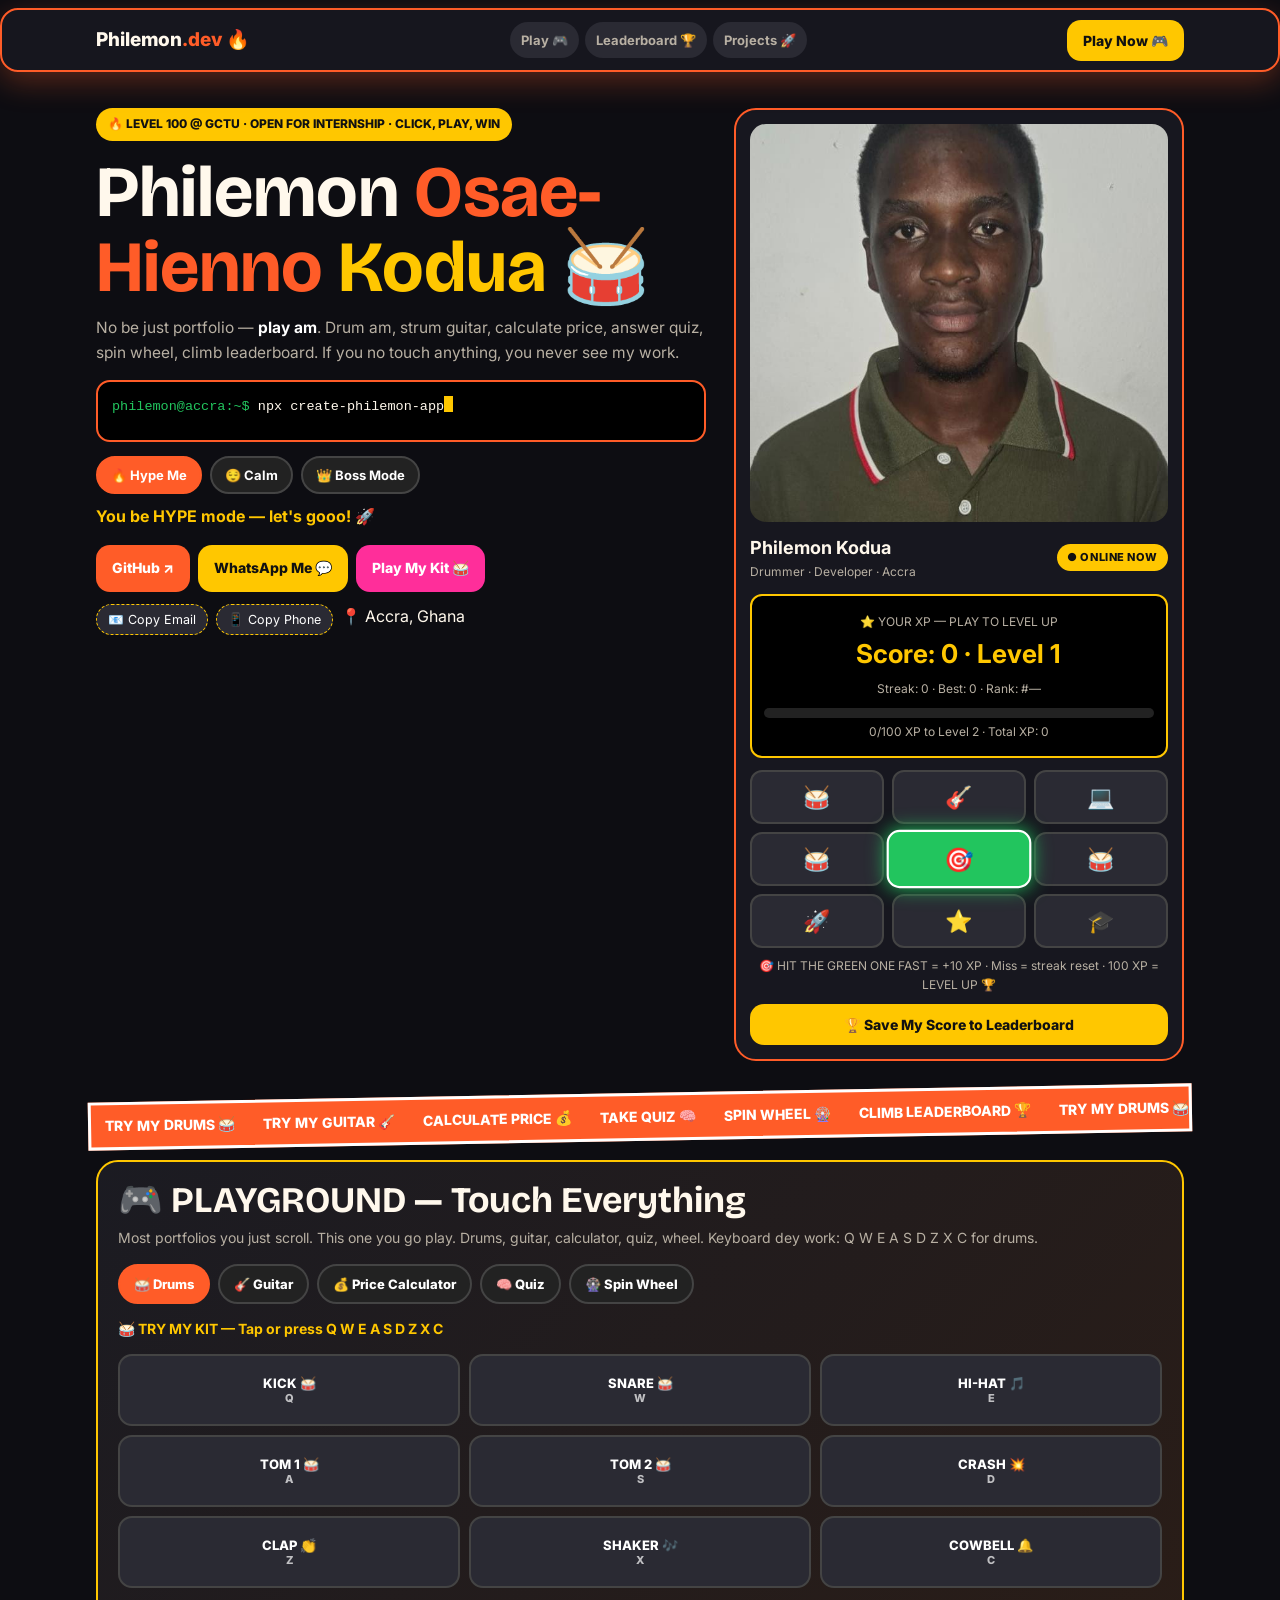
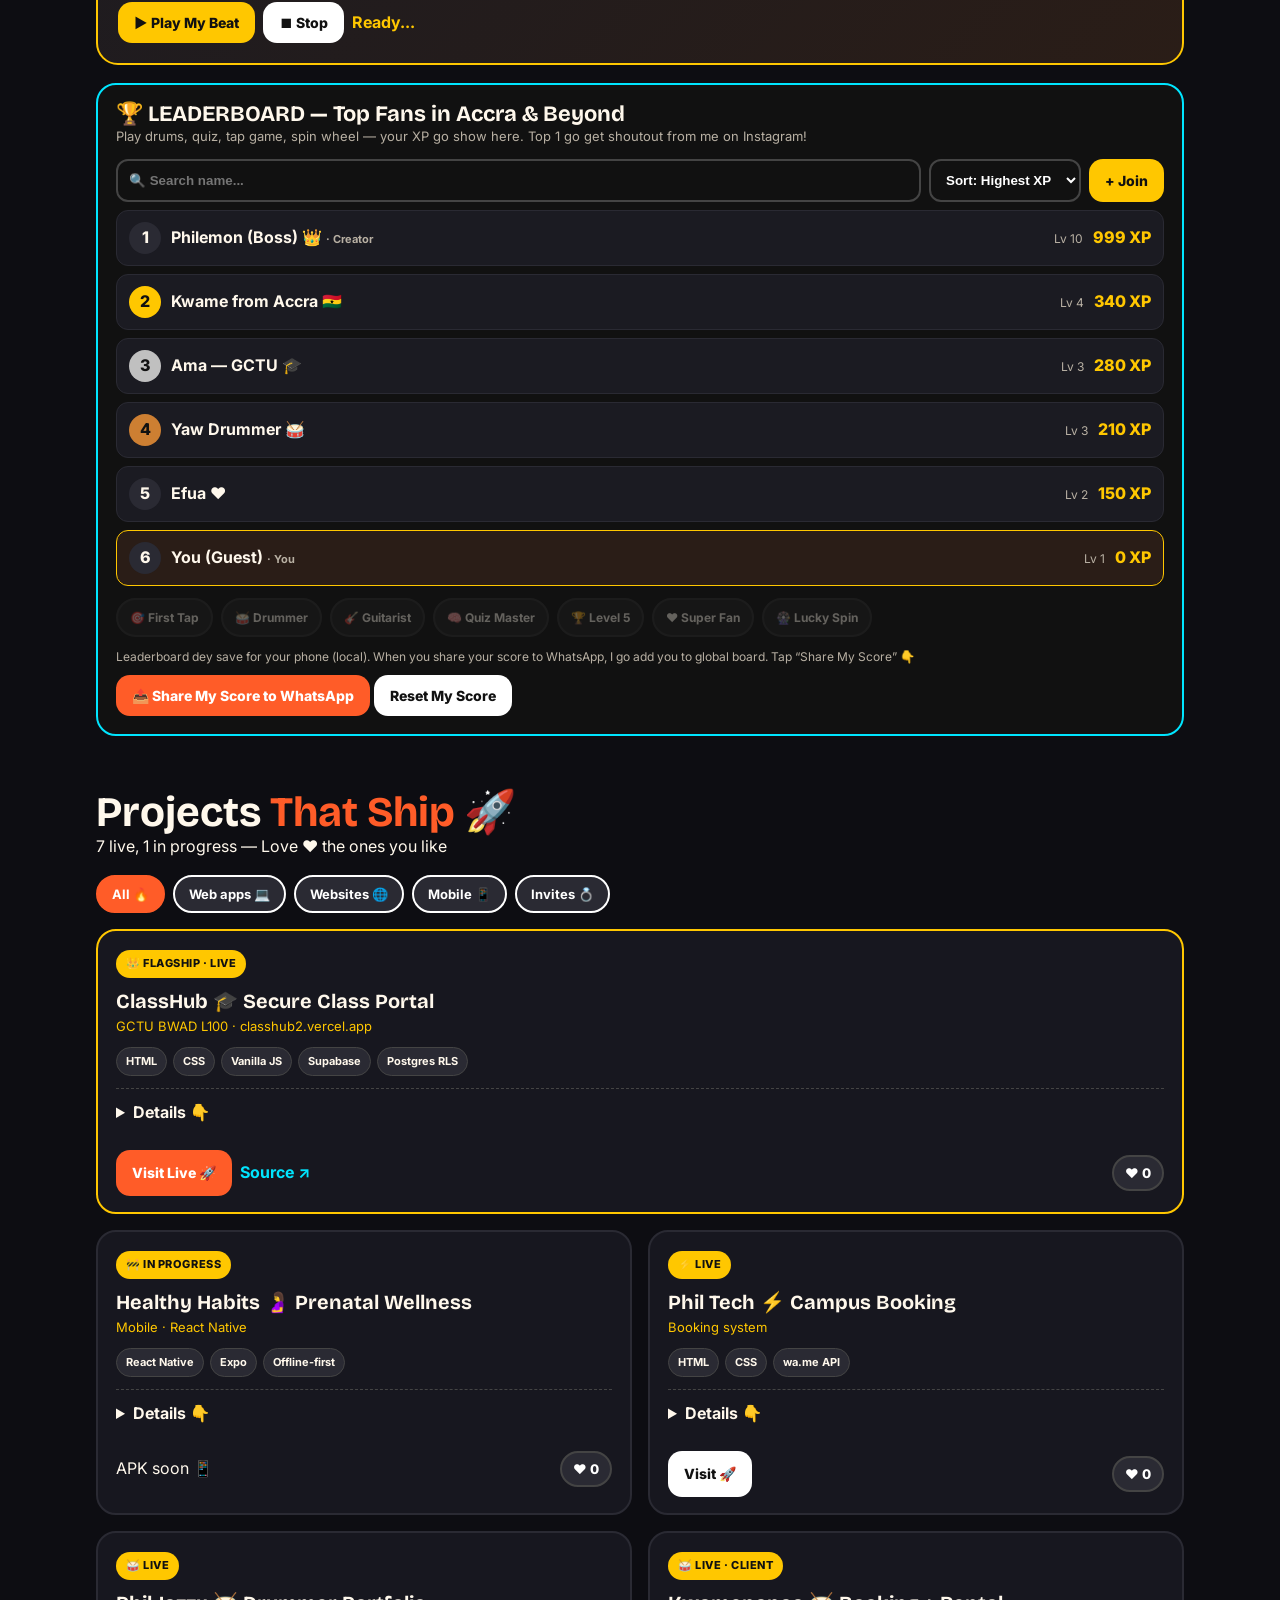
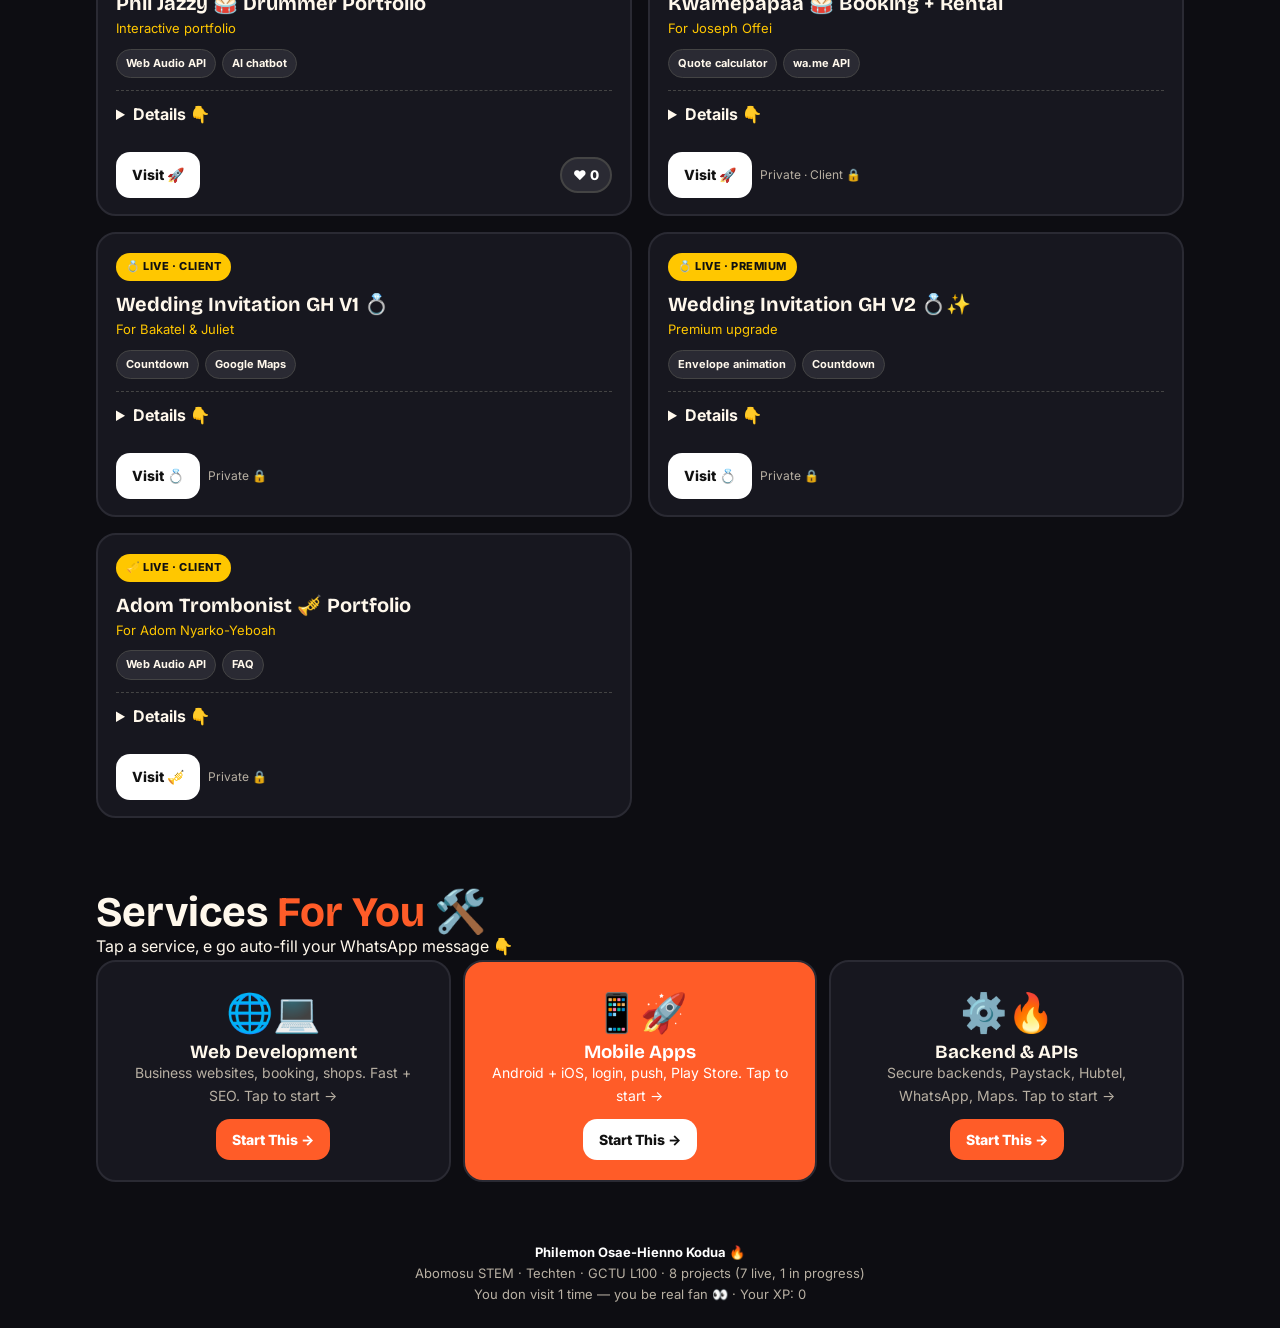
==== index.html @ fd90787e "Update index.html" ====
<!DOCTYPE html>
<html lang="en">
<head>
<meta charset="UTF-8">
<meta name="viewport" content="width=device-width, initial-scale=1.0, viewport-fit=cover">
<title>Philemon Osae-Hienno Kodua — Play My Portfolio</title>
<link href="https://fonts.googleapis.com/css2?family=Bricolage+Grotesque:wght@700;800&family=Inter:wght@400;500;600;700;800&display=swap" rel="stylesheet">
<style>
*{margin:0;padding:0;box-sizing:border-box}
:root{--bg:#0D0D12;--surface:#17171F;--surface2:#22222E;--ink:#FFF8EC;--muted:#B8B0A3;--orange:#FF5C28;--gold:#FFC700;--pink:#FF2E9A;--cyan:#00E5FF;--green:#22C55E;--red:#EF4444}
body{font-family:'Inter',sans-serif;background:var(--bg);color:var(--ink);line-height:1.6;overflow-x:hidden}
h1,h2,h3{font-family:'Bricolage Grotesque',sans-serif;line-height:1.05}
.wrap{max-width:1120px;margin:0 auto;padding:0 16px;position:relative;z-index:2}
a{color:inherit;text-decoration:none} button{font-family:inherit;cursor:pointer;border:0}
.btn{display:inline-flex;align-items:center;justify-content:center;gap:6px;padding:12px 16px;border-radius:14px;font-weight:800;font-size:14px;transition:.15s}
.btn:active{transform:scale(.96)} .btn-o{background:var(--orange);color:#fff}.btn-w{background:#fff;color:#111}.btn-g{background:var(--gold);color:#111}.btn-p{background:var(--pink);color:#fff}
.pill{font-size:11px;font-weight:800;letter-spacing:.05em;padding:5px 10px;border-radius:99px;background:var(--gold);color:#111;display:inline-block}
#progress{position:fixed;top:0;left:0;height:4px;background:linear-gradient(90deg,var(--orange),var(--gold),var(--pink),var(--cyan));z-index:100;width:0}
/* NAV - FIXED, NO DOUBLE */
nav{position:sticky;top:8px;z-index:50;background:rgba(23,23,31,.97);backdrop-filter:blur(12px);border:2px solid var(--orange);border-radius:18px;box-shadow:0 10px 30px rgba(255,92,40,.3);margin:8px 0}
nav .wrap{display:flex;justify-content:space-between;align-items:center;height:60px}
.logo{font-weight:800;font-size:19px;white-space:nowrap}.logo span{color:var(--orange)}
.nav-links{display:flex;gap:6px}.nav-links a{font-size:13px;font-weight:700;color:var(--muted);padding:8px 11px;border-radius:99px;background:#2A2A33}.nav-links a:hover{background:var(--orange);color:#fff}
/* HERO */
.hero{display:grid;grid-template-columns:1.15fr .85fr;gap:28px;padding:28px 0 16px;align-items:start}
.badge{background:var(--gold);color:#111;font-weight:800;font-size:12px;padding:8px 12px;border-radius:99px;display:inline-block;line-height:1.4}
.hero h1{font-size:clamp(42px,10vw,72px);margin:14px 0 10px}
.hero h1 b{color:var(--orange)}.hero h1 i{font-style:normal;color:var(--gold)}
.lead{color:var(--muted);font-size:15.5px}.lead b{color:#fff}
.typebox{margin-top:14px;background:#000;border:2px solid var(--orange);border-radius:14px;padding:14px 14px;font-family:monospace;font-size:13.5px;min-height:62px;word-break:break-word}
.typebox .cursor{display:inline-block;width:9px;height:16px;background:var(--gold);vertical-align:-2px;animation:blink 1s steps(1) infinite}
@keyframes blink{50%{opacity:0}}
.choice{display:flex;gap:8px;margin-top:14px;flex-wrap:wrap}
.choice button{padding:9px 13px;border-radius:99px;border:2px solid #444;background:#222;color:#fff;font-weight:700;font-size:13px}
.choice button.on{background:var(--orange);border-color:var(--orange)}
.cta{display:flex;gap:8px;flex-wrap:wrap;margin-top:16px}
.meta{display:flex;gap:8px;flex-wrap:wrap;margin-top:12px}.meta button{background:#2A2A33;color:#fff;border:1px dashed var(--gold);padding:7px 11px;border-radius:99px;font-size:12.5px}
.photoCard{background:var(--surface);border:2px solid var(--orange);border-radius:22px;padding:14px;overflow:hidden}
.photoCard img{width:100%;aspect-ratio:4/3.8;object-fit:cover;border-radius:16px;display:block;background:#333}
.photoCard .row{display:flex;justify-content:space-between;align-items:center;margin-top:12px;gap:10px}
.scoreBox{background:#000;border:2px solid var(--gold);border-radius:12px;padding:12px;margin-top:12px;text-align:center}
.scoreBox b{font-size:26px;color:var(--gold);display:block}.scoreBox span{font-size:12px;color:var(--muted)}
.xpBar{height:10px;background:#222;border-radius:99px;overflow:hidden;margin-top:8px}.xpBar i{display:block;height:100%;background:linear-gradient(90deg,var(--orange),var(--gold));width:0;transition:width .4s}
.tapGame{display:grid;grid-template-columns:repeat(3,1fr);gap:8px;margin-top:12px}
.tapGame button{height:54px;border-radius:12px;border:2px solid #444;background:#2A2A33;font-size:22px;transition:.1s}
.tapGame button.hit{background:var(--green)!important;border-color:#fff!important;transform:scale(1.08);box-shadow:0 0 18px var(--green)}
.tapGame button:active{transform:scale(.92)}
/* MARQUEE */
.marquee{overflow:hidden;background:var(--orange);color:#fff;padding:10px 0;transform:rotate(-1deg);margin:16px -8px;border:3px solid #fff;font-weight:800;white-space:nowrap}
.track{display:flex;width:max-content;animation:scroll 16s linear infinite}.track span{padding:0 14px;white-space:nowrap;font-size:14px}
@keyframes scroll{to{transform:translateX(-50%)}}
/* PLAYGROUND */
.playground{background:linear-gradient(135deg,#1B1B22,#2A1D17);border:2px solid var(--gold);border-radius:22px;padding:20px;margin:18px 0}
.playground h2{font-size:clamp(26px,6vw,36px)}.playground p{color:var(--muted);font-size:14px;margin:8px 0 14px}
.tabs{display:flex;gap:8px;flex-wrap:wrap;margin-bottom:14px}
.tabs button{padding:10px 14px;border-radius:99px;border:2px solid #444;background:#222;color:#fff;font-weight:800;font-size:13px}
.tabs button.on{background:var(--orange);border-color:var(--orange)}
.panel{display:none}.panel.on{display:block;animation:fade .25s}
@keyframes fade{from{opacity:0;transform:translateY(6px)}to{opacity:1;transform:none}}
.drumGrid{display:grid;grid-template-columns:repeat(3,1fr);gap:9px}
.drum{height:72px;border-radius:14px;border:2px solid #444;background:#2A2A33;color:#fff;font-weight:800;font-size:13px}
.drum small{display:block;font-size:11px;opacity:.7}
.drum.playing{transform:scale(.92);background:var(--orange);border-color:#fff}
.guitar{display:grid;grid-template-columns:repeat(6,1fr);gap:7px}
.string{height:106px;border-radius:12px;border:2px solid #444;background:#222;color:#fff;font-weight:800;font-size:13px;display:flex;flex-direction:column;align-items:center;justify-content:center;gap:4px}
.string.playing{background:var(--gold);color:#111;transform:translateY(4px)}
.calcRow{display:grid;grid-template-columns:1fr 1fr;gap:10px}
.calcRow label{font-size:12px;font-weight:700;color:var(--muted);display:block;margin-bottom:5px}
.calcRow select{width:100%;padding:12px;border-radius:12px;border:2px solid #444;background:#111;color:#fff;font-size:14px;font-weight:700}
.calcOut{background:#000;border:2px solid var(--green);border-radius:14px;padding:14px;margin-top:12px;display:flex;justify-content:space-between;align-items:center;gap:10px;flex-wrap:wrap}
.calcOut b{font-size:24px;color:var(--green)}
.quizOpt{display:grid;gap:8px;margin-top:10px}
.quizOpt button{padding:13px;text-align:left;border-radius:12px;border:2px solid #444;background:#222;color:#fff;font-weight:600;font-size:14px}
.quizOpt button.correct{background:var(--green)!important}.quizOpt button.wrong{background:var(--red)!important}
/* LEADERBOARD + WHEEL + ACHIEVEMENTS */
.leader{background:#111;border:2px solid var(--cyan);border-radius:20px;padding:18px;margin:18px 0}
.leader h2{font-size:22px}.leader p{font-size:13px;color:var(--muted)}
.lbRow{display:flex;align-items:center;gap:10px;padding:11px 12px;border-radius:12px;background:#1B1B22;border:1px solid #2A2A33;margin-top:8px}
.lbRow.me{border-color:var(--gold);background:#2A1D17}
.lbRank{width:32px;height:32px;border-radius:50%;display:grid;place-items:center;font-weight:800;background:#2A2A33;flex-shrink:0}
.lbRow:nth-child(2) .lbRank{background:var(--gold);color:#111}
.lbRow:nth-child(3) .lbRank{background:#C0C0C0;color:#111}
.lbRow:nth-child(4) .lbRank{background:#CD7F32;color:#111}
.lbName{font-weight:700;flex:1;min-width:0;white-space:nowrap;overflow:hidden;text-overflow:ellipsis}
.lbScore{font-weight:800;color:var(--gold)}
.wheelWrap{display:grid;grid-template-columns:1fr 1fr;gap:14px;margin-top:14px}
.wheelCard{background:#1B1B22;border:2px solid #2A2A33;border-radius:16px;padding:16px;text-align:center}
.wheel{width:120px;height:120px;border-radius:50%;margin:12px auto;border:4px solid var(--gold);display:grid;place-items:center;font-size:36px;background:conic-gradient(var(--orange) 0 25%,var(--gold) 0 50%,var(--pink) 0 75%,var(--cyan) 0 100%);transition:transform 1.2s cubic-bezier(.2,.8,.2,1)}
.ach{display:flex;gap:8px;flex-wrap:wrap;margin-top:12px}
.ach span{padding:8px 12px;border-radius:99px;background:#222;border:2px solid #333;font-size:12px;font-weight:700;opacity:.35}
.ach span.unlocked{opacity:1;border-color:var(--gold);background:#2A1D17}
/* PROJECTS */
section{padding:36px 0}
.section-head h2{font-size:clamp(28px,7vw,42px)}.section-head h2 span{color:var(--orange)}
.filters{display:flex;gap:8px;flex-wrap:wrap;margin:16px 0}
.filter{padding:9px 14px;border-radius:99px;border:2px solid #fff;background:#2A2A33;color:#fff;font-weight:700;font-size:13px}
.filter.on{background:var(--orange);border-color:var(--orange)}
.grid{display:grid;grid-template-columns:repeat(2,1fr);gap:16px}
.card{background:var(--surface);border:2px solid #2A2A33;border-radius:20px;overflow:hidden}
.card.featured{grid-column:1/-1;border-color:var(--gold)}
.card-head{padding:18px 18px 0}.card-body{padding:13px 18px 16px}
.card-body h3{font-size:20px}.sub{font-size:13px;color:var(--gold);margin:4px 0}
.stack{display:flex;gap:6px;flex-wrap:wrap;margin-top:10px}.stack span{font-size:11px;font-weight:700;padding:5px 9px;border-radius:99px;background:#2A2A33;border:1px solid #444}
.card-actions{display:flex;gap:8px;flex-wrap:wrap;margin-top:13px;align-items:center}
.details{border-top:1px dashed #444;margin-top:12px}.details summary{cursor:pointer;font-weight:700;padding:11px 0}.details p{font-size:14px;color:var(--muted);padding-bottom:10px}
.loveBtn{margin-left:auto;background:#2A2A33;border:2px solid #444;color:#fff;padding:8px 11px;border-radius:99px;font-weight:800}
.loveBtn.loved{background:var(--pink);border-color:var(--pink)}
.svc{display:grid;grid-template-columns:repeat(3,1fr);gap:12px}
.svc .card{padding:18px;text-align:center}
footer{text-align:center;padding:24px 0;color:var(--muted);font-size:13px}
#toast{position:fixed;left:50%;bottom:calc(22px + env(safe-area-inset-bottom));transform:translate(-50%,12px);background:#fff;color:#111;padding:12px 16px;border-radius:12px;font-weight:800;opacity:0;pointer-events:none;transition:.2s;z-index:90;border:2px solid var(--orange);max-width:92vw;text-align:center;font-size:14px}
#toast.show{opacity:1;transform:translate(-50%,0)}
#confetti{position:fixed;inset:0;pointer-events:none;z-index:95}
.confetti{position:absolute;width:9px;height:13px;top:-20px;animation:fall linear forwards}
@keyframes fall{to{transform:translateY(110vh) rotate(720deg)}}
#nameModal{position:fixed;inset:0;background:rgba(0,0,0,.8);z-index:120;display:none;place-items:center;padding:16px}
#nameModal.show{display:grid}
.modalCard{background:#1B1B22;border:2px solid var(--gold);border-radius:20px;padding:22px;width:100%;max-width:360px;text-align:center}
.modalCard input{width:100%;padding:13px;border-radius:12px;border:2px solid #444;background:#111;color:#fff;font-size:16px;font-weight:700;margin:12px 0;text-align:center}
@media(max-width:820px){.hero{grid-template-columns:1fr}.grid{grid-template-columns:1fr}.svc{grid-template-columns:1fr}.nav-links{display:none}.calcRow{grid-template-columns:1fr}.guitar{grid-template-columns:repeat(3,1fr)}.wheelWrap{grid-template-columns:1fr}}
</style>
</head>
<body>
<div id="progress"></div>
<div id="confetti"></div>

<!-- NAME MODAL - FOR LEADERBOARD -->
<div id="nameModal"><div class="modalCard"><h2>🏆 Join Leaderboard!</h2><p style="color:var(--muted);font-size:14px;margin-top:6px">Enter your name make everybody see your score for Accra!</p><input id="playerNameInput" placeholder="e.g. Kwame from Accra" maxlength="20"><button class="btn btn-o" style="width:100%" onclick="saveName()">Join Leaderboard →</button><p style="font-size:12px;color:var(--muted);margin-top:8px">You fit change am later</p></div></div>

<nav><div class="wrap"><a class="logo" href="#top">Philemon<span>.dev</span> 🔥</a><div class="nav-links"><a href="#play">Play 🎮</a><a href="#leader">Leaderboard 🏆</a><a href="#projects">Projects 🚀</a></div><button class="btn btn-g" onclick="document.getElementById('play').scrollIntoView({behavior:'smooth'})">Play Now 🎮</button></div></nav>

<main class="wrap">
<header class="hero">
<div>
<span class="badge">🔥 LEVEL 100 @ GCTU · OPEN FOR INTERNSHIP · CLICK, PLAY, WIN</span>
<h1>Philemon <b>Osae-Hienno</b> <i>Kodua</i> 🥁</h1>
<p class="lead">No be just portfolio — <b>play am</b>. Drum am, strum guitar, calculate price, answer quiz, spin wheel, climb leaderboard. If you no touch anything, you never see my work.</p>
<div class="typebox"><span style="color:var(--green)">philemon@accra:~$</span> <span id="typed"></span><span class="cursor"></span></div>
<div class="choice" id="moodChoice"><button data-mood="hype" class="on">🔥 Hype Me</button><button data-mood="calm">😌 Calm</button><button data-mood="boss">👑 Boss Mode</button></div>
<p id="moodText" style="margin-top:10px;font-weight:700;color:var(--gold)">You be HYPE mode — let's gooo! 🚀</p>
<div class="cta"><a href="https://github.com/Philemon-Osae" target="_blank" class="btn btn-o">GitHub ↗</a><a href="https://wa.me/233206834470" target="_blank" class="btn btn-g">WhatsApp Me 💬</a><a href="#play" class="btn btn-p">Play My Kit 🥁</a></div>
<div class="meta"><button data-copy="philemonosae1@gmail.com">📧 Copy Email</button><button data-copy="+233206834470">📱 Copy Phone</button><span>📍 Accra, Ghana</span></div>
</div>

<div class="photoCard">
<img src="profile.jpg" alt="Philemon Kodua">
<div class="row"><div><b style="font-size:18px">Philemon Kodua</b><div style="font-size:12px;color:var(--muted)">Drummer · Developer · Accra</div></div><span class="pill">● ONLINE NOW</span></div>
<div class="scoreBox"><span>⭐ YOUR XP — PLAY TO LEVEL UP</span><b id="score">Score: 0 · Level 1</b><span id="streak">Streak: 0 · Best: 0 · Rank: #—</span><div class="xpBar"><i id="xpFill"></i></div><span id="xpText" style="margin-top:6px">Play drums / quiz / tap game to gain XP</span></div>
<div class="tapGame" id="tapGame"><button>🥁</button><button>🎸</button><button>💻</button><button>🔥</button><button>⚡</button><button>🎵</button><button>🚀</button><button>⭐</button><button>🎓</button></div>
<p style="font-size:12px;color:var(--muted);text-align:center;margin-top:8px">🎯 HIT THE GREEN ONE FAST = +10 XP · Miss = streak reset · 100 XP = LEVEL UP 🏆</p>
<button class="btn btn-g" style="width:100%;margin-top:10px" onclick="showNameModal()">🏆 Save My Score to Leaderboard</button>
</div>
</header>

<div class="marquee"><div class="track" id="track"><span>TRY MY DRUMS 🥁</span><span>TRY MY GUITAR 🎸</span><span>CALCULATE PRICE 💰</span><span>TAKE QUIZ 🧠</span><span>SPIN WHEEL 🎡</span><span>CLIMB LEADERBOARD 🏆</span></div></div>

<!-- PLAYGROUND -->
<section id="play" class="playground">
<h2>🎮 PLAYGROUND — Touch Everything</h2>
<p>Most portfolios you just scroll. This one you go play. Drums, guitar, calculator, quiz, wheel. Keyboard dey work: Q W E A S D Z X C for drums.</p>
<div class="tabs" id="tabs"><button data-tab="drums" class="on">🥁 Drums</button><button data-tab="guitar">🎸 Guitar</button><button data-tab="calc">💰 Price Calculator</button><button data-tab="quiz">🧠 Quiz</button><button data-tab="wheel">🎡 Spin Wheel</button></div>

<div class="panel on" id="panel-drums">
<p style="color:var(--gold);font-weight:700">🥁 TRY MY KIT — Tap or press Q W E A S D Z X C</p>
<div class="drumGrid">
<button class="drum" data-key="q">KICK 🥁<small>Q</small></button><button class="drum" data-key="w">SNARE 🥁<small>W</small></button><button class="drum" data-key="e">HI-HAT 🎵<small>E</small></button><button class="drum" data-key="a">TOM 1 🥁<small>A</small></button><button class="drum" data-key="s">TOM 2 🥁<small>S</small></button><button class="drum" data-key="d">CRASH 💥<small>D</small></button><button class="drum" data-key="z">CLAP 👏<small>Z</small></button><button class="drum" data-key="x">SHAKER 🎶<small>X</small></button><button class="drum" data-key="c">COWBELL 🔔<small>C</small></button>
</div>
<div style="display:flex;gap:8px;margin-top:14px;flex-wrap:wrap"><button class="btn btn-g" onclick="playBeat()">▶ Play My Beat</button><button class="btn btn-w" onclick="stopBeat()">⏹ Stop</button><span id="nowPlaying" style="align-self:center;font-weight:700;color:var(--gold)">Ready...</span></div>
</div>

<div class="panel" id="panel-guitar">
<p style="color:var(--gold);font-weight:700">🎸 TRY MY GUITAR — Tap strings</p>
<div class="guitar" id="guitarStrings"><button class="string">E<br><span style="font-size:20px">🎸</span><small>Low E</small></button><button class="string">A<br><span style="font-size:20px">🎸</span><small>A</small></button><button class="string">D<br><span style="font-size:20px">🎸</span><small>D</small></button><button class="string">G<br><span style="font-size:20px">🎸</span><small>G</small></button><button class="string">B<br><span style="font-size:20px">🎸</span><small>B</small></button><button class="string">e<br><span style="font-size:20px">🎸</span><small>High e</small></button></div>
<div style="display:flex;gap:8px;margin-top:14px;flex-wrap:wrap"><button class="btn btn-o" onclick="strumGuitar()">🎸 STRUM ALL</button><button class="btn btn-g" onclick="playChord('G')">G Chord</button><button class="btn btn-g" onclick="playChord('C')">C Chord</button><button class="btn btn-g" onclick="playChord('D')">D Chord</button></div>
</div>

<div class="panel" id="panel-calc">
<p style="color:var(--gold);font-weight:700">💰 INSTANT QUOTE — Calculate here, send to WhatsApp</p>
<div class="calcRow"><div><label>What do you need?</label><select id="calcType"><option value="500">Business Website — from GHC 500</option><option value="1200">Booking Website — from GHC 1200</option><option value="2500">Premium / Shop — from GHC 2500</option><option value="800">Portfolio — from GHC 800</option></select></div><div><label>How fast?</label><select id="calcSpeed"><option value="0">Normal (7-10 days) — Free</option><option value="300">Express (3 days) — +GHC 300</option><option value="600">Urgent (24h) — +GHC 600</option></select></div></div>
<div style="margin-top:12px"><label style="font-size:13px;font-weight:700;color:var(--muted)">Extra features — tap to toggle</label><div style="display:flex;gap:8px;flex-wrap:wrap;margin-top:8px" id="extras"><button data-price="200" style="padding:9px 13px;border-radius:99px;border:2px solid #444;background:#222;color:#fff">WhatsApp Booking +200</button><button data-price="300" style="padding:9px 13px;border-radius:99px;border:2px solid #444;background:#222;color:#fff">Online Payment +300</button><button data-price="150" style="padding:9px 13px;border-radius:99px;border:2px solid #444;background:#222;color:#fff">Logo +150</button></div></div>
<div class="calcOut"><div><span style="font-size:12px;color:var(--muted)">YOUR ESTIMATE</span><br><b id="calcTotal">GHC 500</b></div><a class="btn btn-g" id="calcWhats" target="_blank" href="https://wa.me/233206834470">Send to WhatsApp ↗</a></div>
</div>

<div class="panel" id="panel-quiz">
<p style="color:var(--gold);font-weight:700" id="quizQ">Loading quiz...</p>
<div class="quizOpt" id="quizOpts"></div><p id="quizFeedback" style="font-weight:800;margin-top:12px"></p><button class="btn btn-o" id="nextQuiz" style="display:none">Next Question →</button>
</div>

<div class="panel" id="panel-wheel">
<p style="color:var(--gold);font-weight:700">🎡 SPIN & WIN — Free spin every 30 seconds!</p>
<div class="wheelWrap"><div class="wheelCard"><div class="wheel" id="wheel">🎡</div><button class="btn btn-o" id="spinBtn" onclick="spinWheel()">SPIN NOW 🎡</button><p id="wheelResult" style="font-weight:800;margin-top:10px;color:var(--gold)">Tap spin to win XP!</p></div>
<div class="wheelCard" style="text-align:left"><b>🏆 PRIZES</b><p style="font-size:13px;color:var(--muted);margin-top:6px">• +50 XP — Jackpot<br>• +20 XP — Sharp!<br>• +10 XP — Good<br>• Try Again — No wahala<br>• Free Shoutout — Screenshot & tag @phil_jazzy</p><button class="btn btn-g" style="margin-top:10px" onclick="showNameModal()">🏆 Check Leaderboard</button></div></div>
</div>
</section>

<!-- LEADERBOARD -->
<section id="leader" class="leader">
<h2>🏆 LEADERBOARD — Top Fans in Accra & Beyond</h2>
<p>Play drums, quiz, tap game, spin wheel — your XP go show here. Top 1 go get shoutout from me on Instagram!</p>
<div style="display:flex;gap:8px;flex-wrap:wrap;margin-top:12px"><input id="lbSearch" placeholder="🔍 Search name..." style="flex:1;min-width:160px;padding:11px;border-radius:12px;border:2px solid #444;background:#111;color:#fff;font-weight:600"><select id="lbSort" style="padding:11px;border-radius:12px;border:2px solid #444;background:#111;color:#fff;font-weight:700"><option value="score">Sort: Highest XP</option><option value="name">Sort: A-Z</option><option value="level">Sort: Level</option></select><button class="btn btn-g" onclick="showNameModal()">+ Join</button></div>
<div id="lbList"></div>
<div class="ach" id="achList"><span data-ach="first">🎯 First Tap</span><span data-ach="drum">🥁 Drummer</span><span data-ach="guitar">🎸 Guitarist</span><span data-ach="quiz">🧠 Quiz Master</span><span data-ach="level5">🏆 Level 5</span><span data-ach="lover">❤️ Super Fan</span><span data-ach="spin">🎡 Lucky Spin</span></div>
<p style="font-size:12px;color:var(--muted);margin-top:10px">Leaderboard dey save for your phone (local). When you share your score to WhatsApp, I go add you to global board. Tap “Share My Score” 👇</p>
<button class="btn btn-o" onclick="shareScore()" style="margin-top:8px">📤 Share My Score to WhatsApp</button>
<button class="btn btn-w" onclick="resetScore()" style="margin-top:8px">Reset My Score</button>
</section>

<section id="projects">
<div class="section-head"><h2>Projects <span>That Ship 🚀</span></h2><p>7 live, 1 in progress — Love ❤️ the ones you like</p></div>
<div class="filters"><button class="filter on" data-f="all">All 🔥</button><button class="filter" data-f="webapp">Web apps 💻</button><button class="filter" data-f="website">Websites 🌐</button><button class="filter" data-f="mobile">Mobile 📱</button><button class="filter" data-f="invite">Invites 💍</button></div>
<div class="grid">
<article class="card featured" data-cat="webapp"><div class="card-head"><span class="pill">👑 FLAGSHIP · LIVE</span></div><div class="card-body"><h3>ClassHub 🎓 Secure Class Portal</h3><p class="sub">GCTU BWAD L100 · classhub2.vercel.app</p><div class="stack"><span>HTML</span><span>CSS</span><span>Vanilla JS</span><span>Supabase</span><span>Postgres RLS</span></div><details class="details"><summary>Details 👇</summary><p>Class website for my own class. Materials, past questions, announcements, timetable, countdowns. Reps get upload center, seen-by counts, Share to WhatsApp.</p><p><b>Secure:</b> Postgres trigger + RLS. No bypass from browser.</p></details><div class="card-actions"><a class="btn btn-o" href="https://classhub2.vercel.app" target="_blank">Visit Live 🚀</a><a href="https://github.com/Philemon-Osae" target="_blank" style="color:var(--cyan);font-weight:700">Source ↗</a><button class="loveBtn" data-love="classhub">❤️ <span>0</span></button></div></div></article>
<article class="card" data-cat="mobile"><div class="card-head"><span class="pill">🚧 IN PROGRESS</span></div><div class="card-body"><h3>Healthy Habits 🤰 Prenatal Wellness</h3><p class="sub">Mobile · React Native</p><div class="stack"><span>React Native</span><span>Expo</span><span>Offline-first</span></div><details class="details"><summary>Details 👇</summary><p>Safe prenatal exercises for Ghana. 100% offline. 4 routines, 2 mins each. No login.</p></details><div class="card-actions"><span>APK soon 📱</span><button class="loveBtn" data-love="healthy">❤️ <span>0</span></button></div></div></article>
<article class="card" data-cat="website"><div class="card-head"><span class="pill">⚡ LIVE</span></div><div class="card-body"><h3>Phil Tech ⚡ Campus Booking</h3><p class="sub">Booking system</p><div class="stack"><span>HTML</span><span>CSS</span><span>wa.me API</span></div><details class="details"><summary>Details 👇</summary><p>GCTU campus businesses. Basic 500-800, Standard 1200-1800, Premium 2500-4000. One tap to WhatsApp.</p></details><div class="card-actions"><a class="btn btn-w" href="https://phil-tech-two.vercel.app" target="_blank">Visit 🚀</a><button class="loveBtn" data-love="philtech">❤️ <span>0</span></button></div></div></article>
<article class="card" data-cat="website"><div class="card-head"><span class="pill">🥁 LIVE</span></div><div class="card-body"><h3>Phil Jazzy 🥁 Drummer Portfolio</h3><p class="sub">Interactive portfolio</p><div class="stack"><span>Web Audio API</span><span>AI chatbot</span></div><details class="details"><summary>Details 👇</summary><p>Try My Kit — 9-pad drum machine. Worship Pad — 12-note chord sustainer. AI books gigs via WhatsApp.</p></details><div class="card-actions"><a class="btn btn-w" href="https://phil-jazzy.netlify.app" target="_blank">Visit 🚀</a><button class="loveBtn" data-love="jazzy">❤️ <span>0</span></button></div></div></article>
<article class="card" data-cat="website"><div class="card-head"><span class="pill">🥁 LIVE · CLIENT</span></div><div class="card-body"><h3>Kwamepapaa 🥁 Booking + Rental</h3><p class="sub">For Joseph Offei</p><div class="stack"><span>Quote calculator</span><span>wa.me API</span></div><details class="details"><summary>Details 👇</summary><p>Church, Wedding, Concert, Studio. Rentals: Drums, Keyboard, Bass. Instant Quote + WhatsApp.</p></details><div class="card-actions"><a class="btn btn-w" href="https://kwamepapaa.netlify.app" target="_blank">Visit 🚀</a><span style="font-size:12px;color:var(--muted)">Private · Client 🔒</span></div></div></article>
<article class="card" data-cat="invite"><div class="card-head"><span class="pill">💍 LIVE · CLIENT</span></div><div class="card-body"><h3>Wedding Invitation GH V1 💍</h3><p class="sub">For Bakatel & Juliet</p><div class="stack"><span>Countdown</span><span>Google Maps</span></div><details class="details"><summary>Details 👇</summary><p>Countdown, Maps, dress code, MoMo, Our Story, RSVP via Forms / WhatsApp.</p></details><div class="card-actions"><a class="btn btn-w" href="https://weddinginvitation-gh.netlify.app" target="_blank">Visit 💍</a><span style="font-size:12px;color:var(--muted)">Private 🔒</span></div></div></article>
<article class="card" data-cat="invite"><div class="card-head"><span class="pill">💍 LIVE · PREMIUM</span></div><div class="card-body"><h3>Wedding Invitation GH V2 💍✨</h3><p class="sub">Premium upgrade</p><div class="stack"><span>Envelope animation</span><span>Countdown</span></div><details class="details"><summary>Details 👇</summary><p>Gold seal Open Invite → envelope opens with hearts → invitation reveals.</p></details><div class="card-actions"><a class="btn btn-w" href="https://wedding-invitation-gh.netlify.app" target="_blank">Visit 💍</a><span style="font-size:12px;color:var(--muted)">Private 🔒</span></div></div></article>
<article class="card" data-cat="website"><div class="card-head"><span class="pill">🎺 LIVE · CLIENT</span></div><div class="card-body"><h3>Adom Trombonist 🎺 Portfolio</h3><p class="sub">For Adom Nyarko-Yeboah</p><div class="stack"><span>Web Audio API</span><span>FAQ</span></div><details class="details"><summary>Details 👇</summary><p>Try My Horn — 12-note brass. FAQ + WhatsApp booking.</p></details><div class="card-actions"><a class="btn btn-w" href="https://adom-the-trombonist-gh.netlify.app" target="_blank">Visit 🎺</a><span style="font-size:12px;color:var(--muted)">Private 🔒</span></div></div></article>
</div>
</section>

<section id="services"><div class="section-head"><h2>Services <span>For You 🛠️</span></h2><p>Tap a service, e go auto-fill your WhatsApp message 👇</p></div>
<div class="svc">
<div class="card" style="text-align:center;padding:20px;cursor:pointer" onclick="pickService('Web Development')"><div style="font-size:38px">🌐💻</div><h3>Web Development</h3><p style="color:var(--muted);font-size:14px">Business websites, booking, shops. Fast + SEO. Tap to start →</p><button class="btn btn-o" style="margin-top:12px">Start This →</button></div>
<div class="card" style="text-align:center;padding:20px;cursor:pointer;background:var(--orange);color:#fff" onclick="pickService('Mobile App')"><div style="font-size:38px">📱🚀</div><h3>Mobile Apps</h3><p style="font-size:14px">Android + iOS, login, push, Play Store. Tap to start →</p><button class="btn btn-w" style="margin-top:12px">Start This →</button></div>
<div class="card" style="text-align:center;padding:20px;cursor:pointer" onclick="pickService('Backend & APIs')"><div style="font-size:38px">⚙️🔥</div><h3>Backend & APIs</h3><p style="color:var(--muted);font-size:14px">Secure backends, Paystack, Hubtel, WhatsApp, Maps. Tap to start →</p><button class="btn btn-o" style="margin-top:12px">Start This →</button></div>
</div></section>
</main>
<footer><b style="color:#fff">Philemon Osae-Hienno Kodua 🔥</b><p>Abomosu STEM · Techten · GCTU L100 · 8 projects (7 live, 1 in progress)</p><p id="visitorCount">Loading visits...</p></footer>
<div id="toast"></div>

<script>
// ===== STATE - ALL SAVED, NOTHING RESETS ON REFRESH =====
let state = JSON.parse(localStorage.getItem('philemon_game_v2') || '{}');
state = Object.assign({score:0, streak:0, best:0, level:1, xp:0, loves:{}, name:'', ach:[], lastSpin:0, visits:0}, state);
function save(){ localStorage.setItem('philemon_game_v2', JSON.stringify(state)); renderScore(); renderLeaderboard(); renderAch(); }
function levelFor(xp){ return Math.floor(xp/100)+1; }
function renderScore(){
  const lvl = levelFor(state.xp);
  state.level = lvl;
  document.getElementById('score').textContent = `Score: ${state.score} · Level ${lvl}`;
  document.getElementById('streak').textContent = `Streak: ${state.streak} · Best: ${state.best} · Rank: ${getRank()}`;
  document.getElementById('xpFill').style.width = (state.xp % 100) + '%';
  document.getElementById('xpText').textContent = `${state.xp % 100}/100 XP to Level ${lvl+1} · Total XP: ${state.xp}`;
}
function getRank(){
  const board = getBoard();
  const idx = board.findIndex(r=>r.name === (state.name||'You'));
  return idx>=0 ? '#'+(idx+1) : '#—';
}
function addXP(n, reason){
  const oldLevel = levelFor(state.xp);
  state.score += n; state.xp += n; state.streak += 1;
  if(state.streak > state.best) state.best = state.streak;
  const newLevel = levelFor(state.xp);
  if(newLevel > oldLevel){ toast(`🎉 LEVEL UP! You be Level ${newLevel} now!`); boom(); unlock('level5'); }
  save();
  if(reason) document.getElementById('xpText').textContent = `+${n} XP — ${reason}`;
}
// ===== TOAST + CONFETTI =====
const toastEl=document.getElementById('toast'); let tt;
function toast(m){ toastEl.textContent=m; toastEl.classList.add('show'); clearTimeout(tt); tt=setTimeout(()=>toastEl.classList.remove('show'),2200); }
function boom(){
  const colors=['#FF5C28','#FFC700','#FF2E9A','#00E5FF','#fff'];
  const box=document.getElementById('confetti');
  for(let i=0;i<50;i++){ const d=document.createElement('div'); d.className='confetti'; d.style.left=Math.random()*100+'vw'; d.style.background=colors[i%colors.length]; d.style.animationDuration=(1.4+Math.random()*1.4)+'s'; box.appendChild(d); setTimeout(()=>d.remove(),3000); }
}
// ===== PROGRESS =====
addEventListener('scroll',()=>{ const h=document.documentElement.scrollHeight-innerHeight; document.getElementById('progress').style.width=(h>0?scrollY/h*100:0)+'%'; },{passive:true});
// ===== TYPEWRITER - FIXED =====
const lines=["npx create-philemon-app 🚀","Building ClassHub... ✅ Secure with RLS","Building Phil Jazzy... 🥁 Drums ready","Deploying to Vercel... 🌐 Live!","Ready to build YOURS? WhatsApp me 👇"];
let li=0, ci=0, del=false;
(function type(){
  const el=document.getElementById('typed'); if(!el) return;
  const cur=lines[li];
  if(!del){ ci++; el.textContent=cur.slice(0,ci); if(ci>=cur.length){ del=true; setTimeout(type,1800); return; } setTimeout(type,42); }
  else{ ci--; el.textContent=cur.slice(0,ci); if(ci<=0){ del=false; li=(li+1)%lines.length; } setTimeout(type,16); }
})();
// ===== MOOD =====
document.querySelectorAll('#moodChoice button').forEach(b=>b.addEventListener('click',()=>{ document.querySelectorAll('#moodChoice button').forEach(x=>x.classList.remove('on')); b.classList.add('on'); const m=b.dataset.mood; document.getElementById('moodText').textContent = m==='hype' ? "You be HYPE mode — let's gooo! 🚀" : m==='calm' ? "Calm mode — soft, clean, professional 😌" : "Boss mode — I dey charge premium, no discount 👑"; addXP(5,'Mood change'); }));
// ===== TABS =====
document.querySelectorAll('#tabs button').forEach(b=>b.addEventListener('click',()=>{ document.querySelectorAll('#tabs button').forEach(x=>x.classList.remove('on')); b.classList.add('on'); document.querySelectorAll('.panel').forEach(p=>p.classList.remove('on')); document.getElementById('panel-'+b.dataset.tab).classList.add('on'); }));
// ===== MARQUEE =====
const track=document.getElementById('track'); [...track.children].forEach(n=>{ const c=n.cloneNode(true); c.setAttribute('aria-hidden','true'); track.appendChild(c); });
// ===== FILTERS =====
document.querySelectorAll('.filter').forEach(b=>b.addEventListener('click',()=>{ document.querySelectorAll('.filter').forEach(x=>x.classList.toggle('on',x===b)); document.querySelectorAll('.card[data-cat]').forEach(c=>c.style.display=(b.dataset.f==='all'||c.dataset.cat===b.dataset.f)?'':'none'); }));
// ===== COPY =====
document.querySelectorAll('[data-copy]').forEach(b=>b.addEventListener('click', async()=>{ try{ await navigator.clipboard.writeText(b.dataset.copy); toast('Copied! '+b.dataset.copy+' ✅'); }catch(e){ toast(b.dataset.copy); } addXP(2,'Copied contact'); }));
// ===== AUDIO =====
let actx; function ctx(){ if(!actx) actx=new (window.AudioContext||window.webkitAudioContext)(); if(actx.state==='suspended') actx.resume(); return actx; }
function tone(freq,dur=0.25,type='sine',vol=0.3,when=0){ try{ const a=ctx(),o=a.createOscillator(),g=a.createGain(); o.type=type; o.frequency.value=freq; g.gain.setValueAtTime(vol,a.currentTime+when); g.gain.exponentialRampToValueAtTime(0.001,a.currentTime+when+dur); o.connect(g); g.connect(a.destination); o.start(a.currentTime+when); o.stop(a.currentTime+when+dur); }catch(e){} }
function noise(dur=0.15,vol=0.3,when=0){ try{ const a=ctx(),len=a.sampleRate*dur,buf=a.createBuffer(1,len,a.sampleRate),d=buf.getChannelData(0); for(let i=0;i<len;i++) d[i]=(Math.random()*2-1)*(1-i/len); const s=a.createBufferSource(); s.buffer=buf; const g=a.createGain(); g.gain.value=vol; s.connect(g); g.connect(a.destination); s.start(a.currentTime+when); }catch(e){} }
const drumSounds={q:()=>tone(55,.35,'sine',.5), w:()=>noise(.18,.4), e:()=>noise(.06,.2), a:()=>tone(120,.18,'sine',.4), s:()=>tone(95,.18,'sine',.4), d:()=>{noise(.5,.25); tone(800,.4,'triangle',.15)}, z:()=>noise(.12,.35), x:()=>noise(.08,.2), c:()=>tone(880,.3,'square',.12)};
function playDrum(k){ if(!drumSounds[k]) return; drumSounds[k](); const btn=document.querySelector(`.drum[data-key="${k}"]`); if(btn){ btn.classList.add('playing'); setTimeout(()=>btn.classList.remove('playing'),150); } }
document.querySelectorAll('.drum').forEach(b=>b.addEventListener('click',()=>{ playDrum(b.dataset.key); document.getElementById('nowPlaying').textContent='Playing: '+b.textContent+' 🥁'; addXP(3,'Drum hit'); unlock('drum'); }));
addEventListener('keydown',e=>{ if(['INPUT','SELECT','TEXTAREA'].includes(e.target.tagName)) return; if(drumSounds[e.key.toLowerCase()]) playDrum(e.key.toLowerCase()); });
let beatTimer=null; function playBeat(){ if(beatTimer) return; let i=0; const seq=['q','w','q','w','e','q','w','d']; document.getElementById('nowPlaying').textContent='▶ My Beat Playing...'; beatTimer=setInterval(()=>{ playDrum(seq[i%seq.length]); i++; },320); addXP(5,'Played beat'); } function stopBeat(){ clearInterval(beatTimer); beatTimer=null; document.getElementById('nowPlaying').textContent='Stopped ⏹'; }
// Guitar
const guitarFreq=[82.41,110,146.83,196,246.94,329.63];
document.querySelectorAll('#guitarStrings .string').forEach((b,i)=>b.addEventListener('click',()=>{ tone(guitarFreq[i],1.2,'triangle',.35); b.classList.add('playing'); setTimeout(()=>b.classList.remove('playing'),300); addXP(3,'Guitar string'); unlock('guitar'); }));
function strumGuitar(){ guitarFreq.forEach((f,i)=>tone(f,1.5,'triangle',.3,i*0.07)); addXP(10,'Guitar strum'); toast('STRUMMM! 🎸🔥 +10 XP'); }
function playChord(c){ const map={G:[196,246.94,329.63,392], C:[130.81,196,246.94,329.63], D:[146.83,220,293.66,369.99]}; map[c].forEach((f,i)=>tone(f,1.2,'triangle',.3,i*0.05)); addXP(5,c+' Chord'); toast(c+' Chord 🎸 +5 XP'); }
// Calculator
const extras=new Set();
document.querySelectorAll('#extras button').forEach(b=>b.addEventListener('click',()=>{ const p=+b.dataset.price; if(extras.has(p)){ extras.delete(p); b.style.background='#222'; } else { extras.add(p); b.style.background='var(--orange)'; } updateCalc(); addXP(2,'Used calculator'); }));
function updateCalc(){ const base=+document.getElementById('calcType').value; const speed=+document.getElementById('calcSpeed').value; let total=base+speed; extras.forEach(v=>total+=v); document.getElementById('calcTotal').textContent='GHC '+total; document.getElementById('calcWhats').href=`https://wa.me/233206834470?text=${encodeURIComponent('Hi Philemon! I used your calculator. My estimate is GHC '+total+'. I want: '+document.getElementById('calcType').selectedOptions[0].text)}`; }
document.getElementById('calcType').addEventListener('change',updateCalc); document.getElementById('calcSpeed').addEventListener('change',updateCalc); updateCalc();
// Quiz
const quizzes=[{q:'Which tool did Philemon use to make ClassHub secure?',opts:['Only CSS','Supabase + Postgres RLS + Trigger','Just WhatsApp','No security'],ans:1},{q:'How many projects has Philemon built?',opts:['3','5','8','12'],ans:2},{q:'Where is Philemon studying now?',opts:['Abomosu STEM','Techten Planets','GCTU — BSc Web App Dev','No school'],ans:2},{q:'What does Healthy Habits do?',opts:['Booking drums','Prenatal exercises for Ghana','Wedding invitation','Online shop'],ans:1},{q:'Which language is Phil Jazzy drum machine built with?',opts:['Python','Web Audio API + JS','Only HTML','Excel'],ans:1}];
let qi=0, quizAnswered=false;
function renderQuiz(){ const cur=quizzes[qi]; quizAnswered=false; document.getElementById('quizQ').textContent='🧠 QUIZ '+(qi+1)+'/'+quizzes.length+': '+cur.q; const box=document.getElementById('quizOpts'); box.innerHTML=''; document.getElementById('quizFeedback').textContent=''; document.getElementById('nextQuiz').style.display='none'; cur.opts.forEach((o,i)=>{ const b=document.createElement('button'); b.textContent='ABCD'[i]+') '+o; b.addEventListener('click',()=>{ if(quizAnswered) return; quizAnswered=true; if(i===cur.ans){ b.classList.add('correct'); document.getElementById('quizFeedback').textContent='Correct! You sabi! 🎉 +20 XP'; addXP(20,'Quiz correct'); unlock('quiz'); } else { b.classList.add('wrong'); document.getElementById('quizFeedback').textContent='Nope! Correct be: '+cur.opts[cur.ans]+' — try next one'; } document.getElementById('nextQuiz').style.display='inline-flex'; }); box.appendChild(b); }); }
document.getElementById('nextQuiz').addEventListener('click',()=>{ qi=(qi+1)%quizzes.length; renderQuiz(); }); renderQuiz();
// Tap Game - FIXED, target stays 1.5s, clear visual
let targetBtn=null, targetTimer=null;
function newTarget(){
  document.querySelectorAll('#tapGame button').forEach(b=>{ b.classList.remove('hit'); });
  const btns=[...document.querySelectorAll('#tapGame button')];
  targetBtn=btns[Math.floor(Math.random()*btns.length)];
  targetBtn.classList.add('hit'); targetBtn.textContent='🎯';
  clearTimeout(targetTimer);
  targetTimer=setTimeout(()=>{ if(targetBtn){ targetBtn.textContent='🥁'; targetBtn.classList.remove('hit'); } },1500);
}
setInterval(newTarget,1700); newTarget();
document.querySelectorAll('#tapGame button').forEach(b=>b.addEventListener('click',()=>{
  if(b.classList.contains('hit')){ addXP(10,'Tap game hit'); unlock('first'); toast('+10 XP! Sharp! 🔥'); clearTimeout(targetTimer); b.textContent='🥁'; b.classList.remove('hit'); setTimeout(newTarget,300); }
  else { state.streak=0; save(); toast('Miss! Streak reset 😅 — hit the GREEN one'); }
}));
// Spin Wheel
function spinWheel(){
  const now=Date.now();
  if(now - state.lastSpin < 30000){ const left=Math.ceil((30000-(now-state.lastSpin))/1000); toast(`Wait ${left}s for next spin ⏳`); return; }
  state.lastSpin=now; save();
  const wheel=document.getElementById('wheel');
  const deg=720+Math.floor(Math.random()*360);
  wheel.style.transform=`rotate(${deg}deg)`;
  setTimeout(()=>{
    const prizes=[{t:'+50 XP JACKPOT! 🔥',xp:50},{t:'+20 XP Sharp! ⚡',xp:20},{t:'+10 XP Good! 👍',xp:10},{t:'Try Again 😅',xp:0},{t:'+30 XP Lucky! 🍀',xp:30}];
    const p=prizes[Math.floor(Math.random()*prizes.length)];
    document.getElementById('wheelResult').textContent=p.t;
    if(p.xp>0){ addXP(p.xp,'Spin wheel'); unlock('spin'); boom(); } else toast(p.t);
  },1250);
}
// Achievements
function unlock(id){
  if(state.ach.includes(id)) return;
  state.ach.push(id); save();
  const names={first:'First Tap 🎯',drum:'Drummer 🥁',guitar:'Guitarist 🎸',quiz:'Quiz Master 🧠',level5:'Level 5 🏆',lover:'Super Fan ❤️',spin:'Lucky Spin 🎡'};
  toast(`🏆 Achievement Unlocked: ${names[id]||id}`);
}
function renderAch(){ document.querySelectorAll('#achList span').forEach(s=>{ const id=s.dataset.ach; s.classList.toggle('unlocked', state.ach.includes(id)); if(id==='level5' && state.level>=5 && !state.ach.includes(id)) unlock('level5'); }); }
// Love
document.querySelectorAll('.loveBtn').forEach(b=>{
  const key=b.dataset.love; let n=state.loves[key]||0; b.querySelector('span').textContent=n; if(n>0) b.classList.add('loved');
  b.addEventListener('click',()=>{ n++; state.loves[key]=n; b.querySelector('span').textContent=n; b.classList.add('loved'); b.animate([{transform:'scale(1)'},{transform:'scale(1.3)'},{transform:'scale(1)'}],{duration:300}); addXP(4,'Loved project'); unlock('lover'); toast('Loved! ❤️ Total: '+n); save(); });
});
// ===== LEADERBOARD =====
const defaultBoard=[
  {name:'Philemon (Boss) 👑', score:999, level:10, tag:'Creator'},
  {name:'Kwame from Accra 🇬🇭', score:340, level:4, tag:''},
  {name:'Ama — GCTU 🎓', score:280, level:3, tag:''},
  {name:'Yaw Drummer 🥁', score:210, level:3, tag:''},
  {name:'Efua ❤️', score:150, level:2, tag:''},
];
function getBoard(){
  let board = JSON.parse(localStorage.getItem('philemon_board') || 'null');
  if(!board) { board = [...defaultBoard]; localStorage.setItem('philemon_board', JSON.stringify(board)); }
  // inject me
  const meName = state.name || 'You (Guest)';
  const existing = board.findIndex(r=>r.isMe);
  const me = {name: meName, score: state.score, level: state.level, isMe:true, tag:'You'};
  if(existing>=0) board[existing]=me; else board.push(me);
  return board;
}
function renderLeaderboard(){
  const q=(document.getElementById('lbSearch')?.value||'').toLowerCase();
  const sort=document.getElementById('lbSort')?.value||'score';
  let board=getBoard().filter(r=>r.name.toLowerCase().includes(q));
  if(sort==='score') board.sort((a,b)=>b.score-a.score);
  if(sort==='name') board.sort((a,b)=>a.name.localeCompare(b.name));
  if(sort==='level') board.sort((a,b)=>b.level-a.level);
  const list=document.getElementById('lbList');
  list.innerHTML = board.slice(0,10).map((r,i)=>`
    <div class="lbRow ${r.isMe?'me':''}">
      <div class="lbRank">${i+1}</div>
      <div class="lbName">${r.name} ${r.tag?`<span style="font-size:11px;color:var(--muted)">· ${r.tag}</span>`:''}</div>
      <div style="font-size:12px;color:var(--muted)">Lv ${r.level}</div>
      <div class="lbScore">${r.score} XP</div>
    </div>`).join('') || '<p style="color:var(--muted);padding:12px">No results — try another name</p>';
  // persist me
  const all=getBoard(); localStorage.setItem('philemon_board', JSON.stringify(all.filter(r=>!r.isMe || r.name===state.name)));
}
document.getElementById('lbSearch')?.addEventListener('input',renderLeaderboard);
document.getElementById('lbSort')?.addEventListener('change',renderLeaderboard);
function showNameModal(){ document.getElementById('nameModal').classList.add('show'); document.getElementById('playerNameInput').value=state.name||''; document.getElementById('playerNameInput').focus(); }
function saveName(){
  const v=document.getElementById('playerNameInput').value.trim() || 'Guest Player';
  state.name=v; save(); document.getElementById('nameModal').classList.remove('show'); toast(`Welcome, ${v}! 🏆 You dey leaderboard now!`); boom();
}
document.getElementById('nameModal').addEventListener('click',e=>{ if(e.target.id==='nameModal') e.target.classList.remove('show'); });
function shareScore(){
  const msg=`Hi Philemon! I played your portfolio game 🔥 My score: ${state.score} XP · Level ${state.level} · Best streak ${state.best}. Add me to leaderboard! My name: ${state.name||'Guest'}`;
  window.open(`https://wa.me/233206834470?text=${encodeURIComponent(msg)}`,'_blank');
}
function resetScore(){ if(!confirm('Reset your score? Leaderboard go reset too.')) return; state.score=0; state.xp=0; state.streak=0; state.best=0; state.ach=[]; state.loves={}; save(); toast('Score reset. Fresh start! 🔄'); }
function pickService(s){ window.open(`https://wa.me/233206834470?text=${encodeURIComponent('Hi Philemon! I want '+s+'. I saw it on your portfolio and I want to start.')}`,'_blank'); }
// Visits
state.visits++; save();
document.getElementById('visitorCount').textContent=`You don visit ${state.visits} time${state.visits>1?'s':''} — you be real fan 👀 · Your XP: ${state.xp}`;
// Init
renderScore(); renderLeaderboard(); renderAch();
// Auto ask name once if no name and score > 30
setTimeout(()=>{ if(!state.name && state.score>0) showNameModal(); }, 8000);
</script>
</body>
</html>
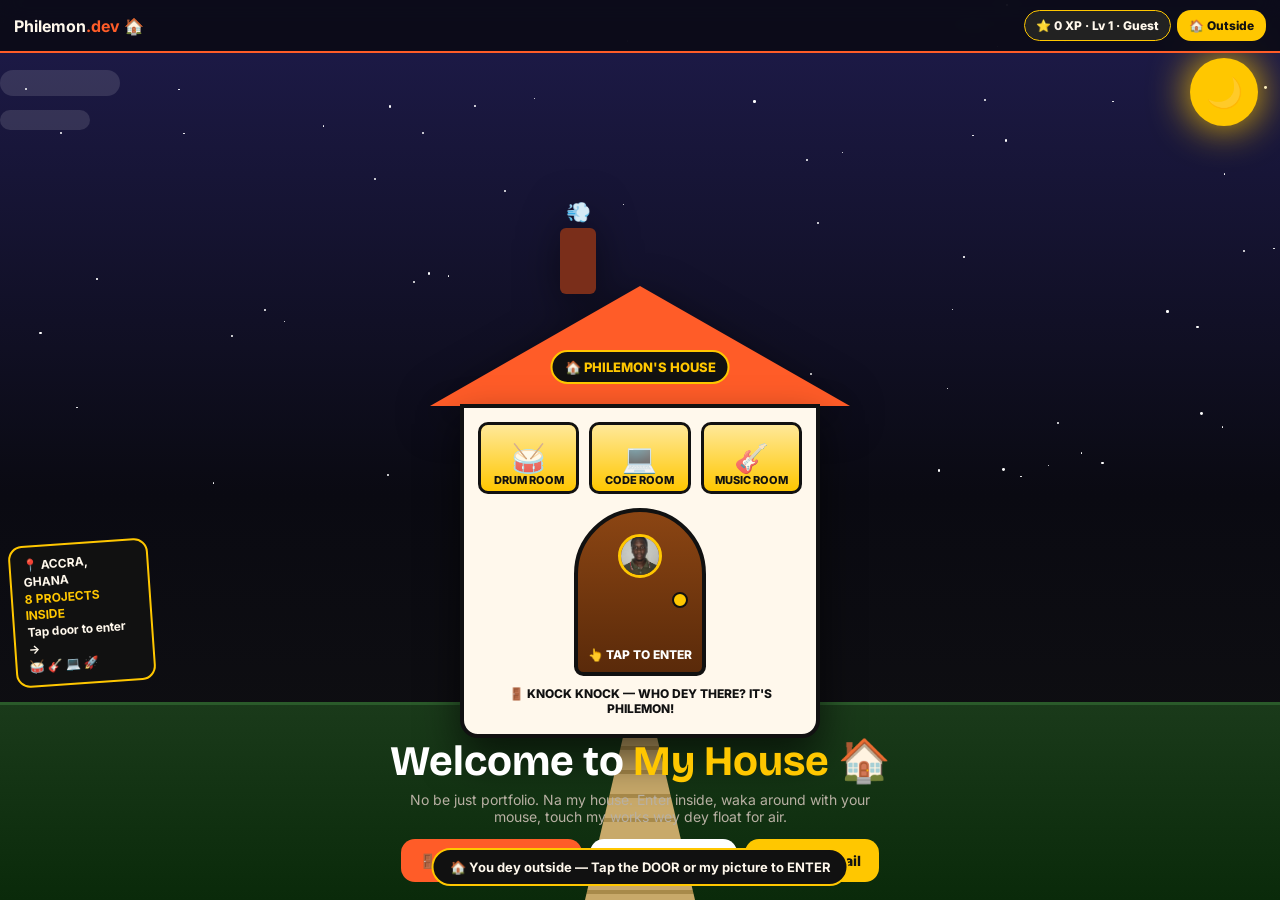
==== commit 986bf1cf: "Update index.html" ====
--- a/index.html
+++ b/index.html
@@ -3,414 +3,361 @@
 <head>
 <meta charset="UTF-8">
 <meta name="viewport" content="width=device-width, initial-scale=1.0, viewport-fit=cover">
-<title>Philemon Osae-Hienno Kodua — Play My Portfolio</title>
-<link href="https://fonts.googleapis.com/css2?family=Bricolage+Grotesque:wght@700;800&family=Inter:wght@400;500;600;700;800&display=swap" rel="stylesheet">
+<title>Philemon's House — Enter My World 🏠</title>
+<link href="https://fonts.googleapis.com/css2?family=Bricolage+Grotesque:wght@700;800&family=Inter:wght@400;600;700;800&display=swap" rel="stylesheet">
 <style>
 *{margin:0;padding:0;box-sizing:border-box}
-:root{--bg:#0D0D12;--surface:#17171F;--surface2:#22222E;--ink:#FFF8EC;--muted:#B8B0A3;--orange:#FF5C28;--gold:#FFC700;--pink:#FF2E9A;--cyan:#00E5FF;--green:#22C55E;--red:#EF4444}
-body{font-family:'Inter',sans-serif;background:var(--bg);color:var(--ink);line-height:1.6;overflow-x:hidden}
-h1,h2,h3{font-family:'Bricolage Grotesque',sans-serif;line-height:1.05}
-.wrap{max-width:1120px;margin:0 auto;padding:0 16px;position:relative;z-index:2}
-a{color:inherit;text-decoration:none} button{font-family:inherit;cursor:pointer;border:0}
-.btn{display:inline-flex;align-items:center;justify-content:center;gap:6px;padding:12px 16px;border-radius:14px;font-weight:800;font-size:14px;transition:.15s}
-.btn:active{transform:scale(.96)} .btn-o{background:var(--orange);color:#fff}.btn-w{background:#fff;color:#111}.btn-g{background:var(--gold);color:#111}.btn-p{background:var(--pink);color:#fff}
-.pill{font-size:11px;font-weight:800;letter-spacing:.05em;padding:5px 10px;border-radius:99px;background:var(--gold);color:#111;display:inline-block}
-#progress{position:fixed;top:0;left:0;height:4px;background:linear-gradient(90deg,var(--orange),var(--gold),var(--pink),var(--cyan));z-index:100;width:0}
-/* NAV - FIXED, NO DOUBLE */
-nav{position:sticky;top:8px;z-index:50;background:rgba(23,23,31,.97);backdrop-filter:blur(12px);border:2px solid var(--orange);border-radius:18px;box-shadow:0 10px 30px rgba(255,92,40,.3);margin:8px 0}
-nav .wrap{display:flex;justify-content:space-between;align-items:center;height:60px}
-.logo{font-weight:800;font-size:19px;white-space:nowrap}.logo span{color:var(--orange)}
-.nav-links{display:flex;gap:6px}.nav-links a{font-size:13px;font-weight:700;color:var(--muted);padding:8px 11px;border-radius:99px;background:#2A2A33}.nav-links a:hover{background:var(--orange);color:#fff}
-/* HERO */
-.hero{display:grid;grid-template-columns:1.15fr .85fr;gap:28px;padding:28px 0 16px;align-items:start}
-.badge{background:var(--gold);color:#111;font-weight:800;font-size:12px;padding:8px 12px;border-radius:99px;display:inline-block;line-height:1.4}
-.hero h1{font-size:clamp(42px,10vw,72px);margin:14px 0 10px}
-.hero h1 b{color:var(--orange)}.hero h1 i{font-style:normal;color:var(--gold)}
-.lead{color:var(--muted);font-size:15.5px}.lead b{color:#fff}
-.typebox{margin-top:14px;background:#000;border:2px solid var(--orange);border-radius:14px;padding:14px 14px;font-family:monospace;font-size:13.5px;min-height:62px;word-break:break-word}
-.typebox .cursor{display:inline-block;width:9px;height:16px;background:var(--gold);vertical-align:-2px;animation:blink 1s steps(1) infinite}
+body{font-family:'Inter',sans-serif;background:#0A0A12;color:#FFF8EC;overflow:hidden;height:100vh}
+button{font-family:inherit;cursor:pointer;border:0}
+.btn{padding:13px 18px;border-radius:14px;font-weight:800;font-size:14px;transition:.15s}
+.btn:active{transform:scale(.96)} .btn-o{background:#FF5C28;color:#fff}.btn-g{background:#FFC700;color:#111}.btn-w{background:#fff;color:#111}
+.pill{font-size:11px;font-weight:800;padding:5px 10px;border-radius:99px;background:#FFC700;color:#111;display:inline-block}
+
+/* ===== TOP BAR ALWAYS ===== */
+#topbar{position:fixed;top:0;left:0;right:0;z-index:100;display:flex;justify-content:space-between;align-items:center;padding:10px 14px;background:rgba(10,10,18,.85);backdrop-filter:blur(10px);border-bottom:2px solid #FF5C28}
+#topbar b{font-size:16px}#topbar b span{color:#FF5C28}
+#topbar .right{display:flex;gap:6px;align-items:center}
+#topbar .xp{font-size:12px;font-weight:800;background:#222;padding:7px 11px;border-radius:99px;border:1px solid #FFC700}
+#hint{position:fixed;bottom:14px;left:50%;transform:translateX(-50%);z-index:100;background:#111;border:2px solid #FFC700;border-radius:99px;padding:9px 16px;font-size:13px;font-weight:700;white-space:nowrap;max-width:92vw;overflow:hidden;text-overflow:ellipsis;text-align:center}
+#toast{position:fixed;left:50%;bottom:62px;transform:translate(-50%,10px);background:#fff;color:#111;padding:12px 16px;border-radius:12px;font-weight:800;opacity:0;pointer-events:none;transition:.2s;z-index:200;border:2px solid #FF5C28;max-width:92vw;text-align:center}
+#toast.show{opacity:1;transform:translate(-50%,0)}
+#confetti{position:fixed;inset:0;pointer-events:none;z-index:190}.confetti{position:absolute;width:9px;height:13px;top:-20px;animation:fall linear forwards}
+@keyframes fall{to{transform:translateY(110vh) rotate(720deg)}}
+
+/* ===== SCREEN 1: OUTSIDE HOUSE ===== */
+.screen{position:absolute;inset:0;display:none;overflow:hidden}
+.screen.on{display:block}
+#outside{background:linear-gradient(180deg,#1E1B4B 0%,#0A0A12 55%,#111 100%)}
+.stars{position:absolute;inset:0;pointer-events:none}
+.star{position:absolute;background:#fff;border-radius:50%;animation:twinkle 2s infinite}
+@keyframes twinkle{0%,100%{opacity:.2}50%{opacity:1}}
+.moon{position:absolute;top:58px;right:22px;width:68px;height:68px;background:#FFC700;border-radius:50%;box-shadow:0 0 40px #FFC700;font-size:30px;display:grid;place-items:center;animation:float 3s infinite}
+@keyframes float{0%,100%{transform:translateY(0)}50%{transform:translateY(-8px)}}
+.cloud{position:absolute;background:#fff;opacity:.12;border-radius:99px;animation:drift linear infinite}
+@keyframes drift{from{left:-20%}to{left:110%}}
+.ground{position:absolute;bottom:0;left:0;right:0;height:22%;background:linear-gradient(180deg,#1A3A1A,#0A2A0A);border-top:3px solid #2A5A2A}
+.path{position:absolute;bottom:0;left:50%;transform:translateX(-50%);width:110px;height:22%;background:repeating-linear-gradient(#C8A96A 0 20px,#A88A4A 20px 24px);clip-path:polygon(42% 0,58% 0,100% 100%,0 100%)}
+.houseWrap{position:absolute;bottom:18%;left:50%;transform:translateX(-50%);width:min(92vw,420px);text-align:center}
+.roof{width:0;height:0;border-left:210px solid transparent;border-right:210px solid transparent;border-bottom:120px solid #FF5C28;margin:0 auto;position:relative;filter:drop-shadow(0 10px 20px rgba(0,0,0,.5))}
+.roof:after{content:"🏠 PHILEMON'S HOUSE";position:absolute;top:64px;left:50%;transform:translateX(-50%);background:#111;color:#FFC700;font-weight:800;font-size:13px;padding:7px 12px;border-radius:99px;white-space:nowrap;border:2px solid #FFC700}
+.chimney{position:absolute;top:-58px;right:44px;width:36px;height:66px;background:#7A2E1A;border-radius:6px}
+.smoke{position:absolute;top:-28px;left:6px;font-size:20px;animation:smoke 2s infinite}
+@keyframes smoke{0%{transform:translateY(0);opacity:0}50%{opacity:1}100%{transform:translateY(-18px);opacity:0}}
+.houseBody{width:min(88vw,360px);margin:-2px auto 0;background:#FFF8EC;color:#111;border:4px solid #111;border-radius:0 0 18px 18px;padding:14px 14px 18px;position:relative;box-shadow:0 20px 40px rgba(0,0,0,.6)}
+.windows{display:flex;justify-content:space-between;gap:10px}
+.window{flex:1;height:72px;background:#FFC700;border:3px solid #111;border-radius:10px;display:grid;place-items:center;font-size:28px;position:relative;overflow:hidden}
+.window span{font-size:11px;font-weight:800;position:absolute;bottom:4px;left:0;right:0;text-align:center}
+.window .glow{position:absolute;inset:0;background:linear-gradient(180deg,rgba(255,255,255,.6),transparent);animation:glow 2s infinite}
+@keyframes glow{0%,100%{opacity:.3}50%{opacity:1}}
+.doorWrap{margin:14px auto 0;width:132px}
+.door{height:168px;background:linear-gradient(180deg,#8B4513,#5A2A0A);border:4px solid #111;border-radius:70px 70px 10px 10px;position:relative;cursor:pointer;transition:.2s;overflow:hidden}
+.door:hover{transform:scale(1.03);box-shadow:0 0 30px #FFC700}
+.door .knob{position:absolute;right:14px;top:50%;width:16px;height:16px;background:#FFC700;border-radius:50%;border:2px solid #111}
+.door .peep{position:absolute;top:22px;left:50%;transform:translateX(-50%);width:44px;height:44px;border-radius:50%;border:3px solid #FFC700;overflow:hidden}
+.door .peep img{width:100%;height:100%;object-fit:cover}
+.door p{position:absolute;bottom:10px;left:0;right:0;text-align:center;color:#fff;font-weight:800;font-size:12px}
+.enterPulse{animation:pulse 1.2s infinite}
+@keyframes pulse{0%,100%{box-shadow:0 0 0 0 rgba(255,199,0,.7)}50%{box-shadow:0 0 0 14px rgba(255,199,0,0)}}
+.outsideText{margin-top:12px;color:#fff;text-align:center;padding:0 16px}
+.outsideText h1{font-family:'Bricolage Grotesque',sans-serif;font-size:clamp(28px,7vw,42px);line-height:1.05}
+.outsideText h1 b{color:#FFC700}
+.outsideText p{color:#B8B0A3;font-size:14px;margin-top:8px;max-width:480px;margin-left:auto;margin-right:auto}
+.outsideBtns{display:flex;gap:8px;justify-content:center;flex-wrap:wrap;margin-top:14px}
+.poster{position:absolute;left:12px;bottom:24%;background:#111;border:2px solid #FFC700;border-radius:14px;padding:10px 12px;font-size:12px;font-weight:700;transform:rotate(-4deg);max-width:140px;line-height:1.4}
+.poster b{color:#FFC700}
+
+/* ===== SCREEN 2: INSIDE ROOM - 3D FLOATING WORLD ===== */
+#inside{background:radial-gradient(ellipse at center,#2A1D17 0%,#0A0A12 70%)}
+.room{position:absolute;inset:0;perspective:1200px;overflow:hidden;cursor:grab}
+.room:active{cursor:grabbing}
+.world{position:absolute;left:50%;top:52%;width:1px;height:1px;transform-style:preserve-3d;transition:transform .08s linear;will-change:transform}
+.wall{position:absolute;width:900px;height:520px;left:-450px;top:-260px;background:linear-gradient(180deg,#2A2A33,#1A1A22);border:3px solid #333;border-radius:20px;transform:translateZ(-420px);display:flex;align-items:center;justify-content:center;flex-direction:column;opacity:.95}
+.wall h2{font-size:28px}.wall p{color:#B8B0A3;font-size:14px}
+.floor{position:absolute;width:900px;height:600px;left:-450px;top:120px;background:repeating-linear-gradient(90deg,#3A2A1A 0 60px,#2A1D17 60px 120px);transform:rotateX(78deg) translateZ(-120px);border:3px solid #111;border-radius:20px;opacity:.9}
+.rug{position:absolute;width:340px;height:180px;left:-170px;top:60px;background:#FF5C28;border-radius:50%;transform:rotateX(78deg) translateZ(-100px);display:grid;place-items:center;font-weight:800;font-size:18px;color:#fff;opacity:.9}
+/* Floating cards in 3D */
+.floatCard{position:absolute;width:300px;background:#17171F;border:2px solid #333;border-radius:20px;padding:16px;transform-style:preserve-3d;box-shadow:0 20px 40px rgba(0,0,0,.6);transition:transform .15s,border-color .15s;cursor:pointer}
+.floatCard:hover{border-color:#FFC700;transform:translateZ(20px) scale(1.03)!important}
+.floatCard h3{font-size:18px;margin:6px 0 4px}.floatCard p{font-size:13px;color:#B8B0A3}
+.floatCard .stack{display:flex;gap:5px;flex-wrap:wrap;margin-top:8px}.floatCard .stack span{font-size:11px;background:#2A2A33;padding:4px 8px;border-radius:99px}
+.floatCard .actions{display:flex;gap:6px;margin-top:12px;flex-wrap:wrap;align-items:center}
+.floatCard .love{margin-left:auto;background:#2A2A33;color:#fff;padding:7px 10px;border-radius:99px;font-weight:800;border:2px solid #444}
+.floatCard .love.loved{background:#FF2E9A;border-color:#FF2E9A}
+.meCard{width:280px;text-align:center}
+.meCard img{width:100%;height:200px;object-fit:cover;border-radius:14px;background:#333}
+.meCard .drums{display:grid;grid-template-columns:repeat(3,1fr);gap:6px;margin-top:10px}
+.meCard .drums button{height:44px;border-radius:10px;background:#2A2A33;border:2px solid #444;font-size:18px}
+.meCard .drums button:active{background:#FF5C28;transform:scale(.92)}
+.miniGame{width:280px}
+.miniGame .tapGrid{display:grid;grid-template-columns:repeat(3,1fr);gap:6px;margin-top:10px}
+.miniGame .tapGrid button{height:48px;border-radius:10px;background:#2A2A33;border:2px solid #444;font-size:20px}
+.miniGame .tapGrid button.hit{background:#22C55E!important;border-color:#fff!important}
+.calcCard input,.calcCard select{width:100%;padding:10px;border-radius:10px;border:2px solid #444;background:#111;color:#fff;margin-top:6px;font-weight:700}
+.controls{position:fixed;left:50%;bottom:58px;transform:translateX(-50%);display:flex;gap:8px;z-index:90;flex-wrap:wrap;justify-content:center}
+.controls button{background:#222;border:2px solid #444;color:#fff;padding:10px 14px;border-radius:99px;font-weight:800;font-size:13px}
+.controls button.on{background:#FF5C28;border-color:#FF5C28}
+#doorBack{position:fixed;top:58px;left:12px;z-index:90;background:#111;border:2px solid #FFC700;color:#fff;padding:9px 13px;border-radius:99px;font-weight:800;font-size:13px}
+#miniMap{position:fixed;top:58px;right:12px;z-index:90;background:rgba(0,0,0,.7);border:2px solid #333;border-radius:14px;padding:8px 10px;font-size:11px;font-weight:700;text-align:center}
+#miniMap i{width:10px;height:10px;background:#FFC700;border-radius:50%;display:inline-block;animation:blink 1s infinite}
 @keyframes blink{50%{opacity:0}}
-.choice{display:flex;gap:8px;margin-top:14px;flex-wrap:wrap}
-.choice button{padding:9px 13px;border-radius:99px;border:2px solid #444;background:#222;color:#fff;font-weight:700;font-size:13px}
-.choice button.on{background:var(--orange);border-color:var(--orange)}
-.cta{display:flex;gap:8px;flex-wrap:wrap;margin-top:16px}
-.meta{display:flex;gap:8px;flex-wrap:wrap;margin-top:12px}.meta button{background:#2A2A33;color:#fff;border:1px dashed var(--gold);padding:7px 11px;border-radius:99px;font-size:12.5px}
-.photoCard{background:var(--surface);border:2px solid var(--orange);border-radius:22px;padding:14px;overflow:hidden}
-.photoCard img{width:100%;aspect-ratio:4/3.8;object-fit:cover;border-radius:16px;display:block;background:#333}
-.photoCard .row{display:flex;justify-content:space-between;align-items:center;margin-top:12px;gap:10px}
-.scoreBox{background:#000;border:2px solid var(--gold);border-radius:12px;padding:12px;margin-top:12px;text-align:center}
-.scoreBox b{font-size:26px;color:var(--gold);display:block}.scoreBox span{font-size:12px;color:var(--muted)}
-.xpBar{height:10px;background:#222;border-radius:99px;overflow:hidden;margin-top:8px}.xpBar i{display:block;height:100%;background:linear-gradient(90deg,var(--orange),var(--gold));width:0;transition:width .4s}
-.tapGame{display:grid;grid-template-columns:repeat(3,1fr);gap:8px;margin-top:12px}
-.tapGame button{height:54px;border-radius:12px;border:2px solid #444;background:#2A2A33;font-size:22px;transition:.1s}
-.tapGame button.hit{background:var(--green)!important;border-color:#fff!important;transform:scale(1.08);box-shadow:0 0 18px var(--green)}
-.tapGame button:active{transform:scale(.92)}
-/* MARQUEE */
-.marquee{overflow:hidden;background:var(--orange);color:#fff;padding:10px 0;transform:rotate(-1deg);margin:16px -8px;border:3px solid #fff;font-weight:800;white-space:nowrap}
-.track{display:flex;width:max-content;animation:scroll 16s linear infinite}.track span{padding:0 14px;white-space:nowrap;font-size:14px}
-@keyframes scroll{to{transform:translateX(-50%)}}
-/* PLAYGROUND */
-.playground{background:linear-gradient(135deg,#1B1B22,#2A1D17);border:2px solid var(--gold);border-radius:22px;padding:20px;margin:18px 0}
-.playground h2{font-size:clamp(26px,6vw,36px)}.playground p{color:var(--muted);font-size:14px;margin:8px 0 14px}
-.tabs{display:flex;gap:8px;flex-wrap:wrap;margin-bottom:14px}
-.tabs button{padding:10px 14px;border-radius:99px;border:2px solid #444;background:#222;color:#fff;font-weight:800;font-size:13px}
-.tabs button.on{background:var(--orange);border-color:var(--orange)}
-.panel{display:none}.panel.on{display:block;animation:fade .25s}
-@keyframes fade{from{opacity:0;transform:translateY(6px)}to{opacity:1;transform:none}}
-.drumGrid{display:grid;grid-template-columns:repeat(3,1fr);gap:9px}
-.drum{height:72px;border-radius:14px;border:2px solid #444;background:#2A2A33;color:#fff;font-weight:800;font-size:13px}
-.drum small{display:block;font-size:11px;opacity:.7}
-.drum.playing{transform:scale(.92);background:var(--orange);border-color:#fff}
-.guitar{display:grid;grid-template-columns:repeat(6,1fr);gap:7px}
-.string{height:106px;border-radius:12px;border:2px solid #444;background:#222;color:#fff;font-weight:800;font-size:13px;display:flex;flex-direction:column;align-items:center;justify-content:center;gap:4px}
-.string.playing{background:var(--gold);color:#111;transform:translateY(4px)}
-.calcRow{display:grid;grid-template-columns:1fr 1fr;gap:10px}
-.calcRow label{font-size:12px;font-weight:700;color:var(--muted);display:block;margin-bottom:5px}
-.calcRow select{width:100%;padding:12px;border-radius:12px;border:2px solid #444;background:#111;color:#fff;font-size:14px;font-weight:700}
-.calcOut{background:#000;border:2px solid var(--green);border-radius:14px;padding:14px;margin-top:12px;display:flex;justify-content:space-between;align-items:center;gap:10px;flex-wrap:wrap}
-.calcOut b{font-size:24px;color:var(--green)}
-.quizOpt{display:grid;gap:8px;margin-top:10px}
-.quizOpt button{padding:13px;text-align:left;border-radius:12px;border:2px solid #444;background:#222;color:#fff;font-weight:600;font-size:14px}
-.quizOpt button.correct{background:var(--green)!important}.quizOpt button.wrong{background:var(--red)!important}
-/* LEADERBOARD + WHEEL + ACHIEVEMENTS */
-.leader{background:#111;border:2px solid var(--cyan);border-radius:20px;padding:18px;margin:18px 0}
-.leader h2{font-size:22px}.leader p{font-size:13px;color:var(--muted)}
-.lbRow{display:flex;align-items:center;gap:10px;padding:11px 12px;border-radius:12px;background:#1B1B22;border:1px solid #2A2A33;margin-top:8px}
-.lbRow.me{border-color:var(--gold);background:#2A1D17}
-.lbRank{width:32px;height:32px;border-radius:50%;display:grid;place-items:center;font-weight:800;background:#2A2A33;flex-shrink:0}
-.lbRow:nth-child(2) .lbRank{background:var(--gold);color:#111}
-.lbRow:nth-child(3) .lbRank{background:#C0C0C0;color:#111}
-.lbRow:nth-child(4) .lbRank{background:#CD7F32;color:#111}
-.lbName{font-weight:700;flex:1;min-width:0;white-space:nowrap;overflow:hidden;text-overflow:ellipsis}
-.lbScore{font-weight:800;color:var(--gold)}
-.wheelWrap{display:grid;grid-template-columns:1fr 1fr;gap:14px;margin-top:14px}
-.wheelCard{background:#1B1B22;border:2px solid #2A2A33;border-radius:16px;padding:16px;text-align:center}
-.wheel{width:120px;height:120px;border-radius:50%;margin:12px auto;border:4px solid var(--gold);display:grid;place-items:center;font-size:36px;background:conic-gradient(var(--orange) 0 25%,var(--gold) 0 50%,var(--pink) 0 75%,var(--cyan) 0 100%);transition:transform 1.2s cubic-bezier(.2,.8,.2,1)}
-.ach{display:flex;gap:8px;flex-wrap:wrap;margin-top:12px}
-.ach span{padding:8px 12px;border-radius:99px;background:#222;border:2px solid #333;font-size:12px;font-weight:700;opacity:.35}
-.ach span.unlocked{opacity:1;border-color:var(--gold);background:#2A1D17}
-/* PROJECTS */
-section{padding:36px 0}
-.section-head h2{font-size:clamp(28px,7vw,42px)}.section-head h2 span{color:var(--orange)}
-.filters{display:flex;gap:8px;flex-wrap:wrap;margin:16px 0}
-.filter{padding:9px 14px;border-radius:99px;border:2px solid #fff;background:#2A2A33;color:#fff;font-weight:700;font-size:13px}
-.filter.on{background:var(--orange);border-color:var(--orange)}
-.grid{display:grid;grid-template-columns:repeat(2,1fr);gap:16px}
-.card{background:var(--surface);border:2px solid #2A2A33;border-radius:20px;overflow:hidden}
-.card.featured{grid-column:1/-1;border-color:var(--gold)}
-.card-head{padding:18px 18px 0}.card-body{padding:13px 18px 16px}
-.card-body h3{font-size:20px}.sub{font-size:13px;color:var(--gold);margin:4px 0}
-.stack{display:flex;gap:6px;flex-wrap:wrap;margin-top:10px}.stack span{font-size:11px;font-weight:700;padding:5px 9px;border-radius:99px;background:#2A2A33;border:1px solid #444}
-.card-actions{display:flex;gap:8px;flex-wrap:wrap;margin-top:13px;align-items:center}
-.details{border-top:1px dashed #444;margin-top:12px}.details summary{cursor:pointer;font-weight:700;padding:11px 0}.details p{font-size:14px;color:var(--muted);padding-bottom:10px}
-.loveBtn{margin-left:auto;background:#2A2A33;border:2px solid #444;color:#fff;padding:8px 11px;border-radius:99px;font-weight:800}
-.loveBtn.loved{background:var(--pink);border-color:var(--pink)}
-.svc{display:grid;grid-template-columns:repeat(3,1fr);gap:12px}
-.svc .card{padding:18px;text-align:center}
-footer{text-align:center;padding:24px 0;color:var(--muted);font-size:13px}
-#toast{position:fixed;left:50%;bottom:calc(22px + env(safe-area-inset-bottom));transform:translate(-50%,12px);background:#fff;color:#111;padding:12px 16px;border-radius:12px;font-weight:800;opacity:0;pointer-events:none;transition:.2s;z-index:90;border:2px solid var(--orange);max-width:92vw;text-align:center;font-size:14px}
-#toast.show{opacity:1;transform:translate(-50%,0)}
-#confetti{position:fixed;inset:0;pointer-events:none;z-index:95}
-.confetti{position:absolute;width:9px;height:13px;top:-20px;animation:fall linear forwards}
-@keyframes fall{to{transform:translateY(110vh) rotate(720deg)}}
-#nameModal{position:fixed;inset:0;background:rgba(0,0,0,.8);z-index:120;display:none;place-items:center;padding:16px}
-#nameModal.show{display:grid}
-.modalCard{background:#1B1B22;border:2px solid var(--gold);border-radius:20px;padding:22px;width:100%;max-width:360px;text-align:center}
-.modalCard input{width:100%;padding:13px;border-radius:12px;border:2px solid #444;background:#111;color:#fff;font-size:16px;font-weight:700;margin:12px 0;text-align:center}
-@media(max-width:820px){.hero{grid-template-columns:1fr}.grid{grid-template-columns:1fr}.svc{grid-template-columns:1fr}.nav-links{display:none}.calcRow{grid-template-columns:1fr}.guitar{grid-template-columns:repeat(3,1fr)}.wheelWrap{grid-template-columns:1fr}}
+
+/* ===== MODAL - FULL PROJECT VIEW ===== */
+#modal{position:fixed;inset:0;background:rgba(0,0,0,.88);z-index:150;display:none;place-items:center;padding:16px}
+#modal.show{display:grid}
+.modalCard{background:#1B1B22;border:2px solid #FFC700;border-radius:22px;padding:22px;width:100%;max-width:440px;max-height:86vh;overflow:auto}
+.modalCard h2{font-size:24px}.modalCard p{color:#B8B0A3;font-size:14px;margin-top:8px}
+@media(max-width:640px){.floatCard{width:270px}.wall{width:720px;left:-360px}.floor{width:720px;left:-360px}}
 </style>
 </head>
 <body>
-<div id="progress"></div>
-<div id="confetti"></div>
-
-<!-- NAME MODAL - FOR LEADERBOARD -->
-<div id="nameModal"><div class="modalCard"><h2>🏆 Join Leaderboard!</h2><p style="color:var(--muted);font-size:14px;margin-top:6px">Enter your name make everybody see your score for Accra!</p><input id="playerNameInput" placeholder="e.g. Kwame from Accra" maxlength="20"><button class="btn btn-o" style="width:100%" onclick="saveName()">Join Leaderboard →</button><p style="font-size:12px;color:var(--muted);margin-top:8px">You fit change am later</p></div></div>
-
-<nav><div class="wrap"><a class="logo" href="#top">Philemon<span>.dev</span> 🔥</a><div class="nav-links"><a href="#play">Play 🎮</a><a href="#leader">Leaderboard 🏆</a><a href="#projects">Projects 🚀</a></div><button class="btn btn-g" onclick="document.getElementById('play').scrollIntoView({behavior:'smooth'})">Play Now 🎮</button></div></nav>
-
-<main class="wrap">
-<header class="hero">
-<div>
-<span class="badge">🔥 LEVEL 100 @ GCTU · OPEN FOR INTERNSHIP · CLICK, PLAY, WIN</span>
-<h1>Philemon <b>Osae-Hienno</b> <i>Kodua</i> 🥁</h1>
-<p class="lead">No be just portfolio — <b>play am</b>. Drum am, strum guitar, calculate price, answer quiz, spin wheel, climb leaderboard. If you no touch anything, you never see my work.</p>
-<div class="typebox"><span style="color:var(--green)">philemon@accra:~$</span> <span id="typed"></span><span class="cursor"></span></div>
-<div class="choice" id="moodChoice"><button data-mood="hype" class="on">🔥 Hype Me</button><button data-mood="calm">😌 Calm</button><button data-mood="boss">👑 Boss Mode</button></div>
-<p id="moodText" style="margin-top:10px;font-weight:700;color:var(--gold)">You be HYPE mode — let's gooo! 🚀</p>
-<div class="cta"><a href="https://github.com/Philemon-Osae" target="_blank" class="btn btn-o">GitHub ↗</a><a href="https://wa.me/233206834470" target="_blank" class="btn btn-g">WhatsApp Me 💬</a><a href="#play" class="btn btn-p">Play My Kit 🥁</a></div>
-<div class="meta"><button data-copy="philemonosae1@gmail.com">📧 Copy Email</button><button data-copy="+233206834470">📱 Copy Phone</button><span>📍 Accra, Ghana</span></div>
-</div>
-
-<div class="photoCard">
-<img src="profile.jpg" alt="Philemon Kodua">
-<div class="row"><div><b style="font-size:18px">Philemon Kodua</b><div style="font-size:12px;color:var(--muted)">Drummer · Developer · Accra</div></div><span class="pill">● ONLINE NOW</span></div>
-<div class="scoreBox"><span>⭐ YOUR XP — PLAY TO LEVEL UP</span><b id="score">Score: 0 · Level 1</b><span id="streak">Streak: 0 · Best: 0 · Rank: #—</span><div class="xpBar"><i id="xpFill"></i></div><span id="xpText" style="margin-top:6px">Play drums / quiz / tap game to gain XP</span></div>
-<div class="tapGame" id="tapGame"><button>🥁</button><button>🎸</button><button>💻</button><button>🔥</button><button>⚡</button><button>🎵</button><button>🚀</button><button>⭐</button><button>🎓</button></div>
-<p style="font-size:12px;color:var(--muted);text-align:center;margin-top:8px">🎯 HIT THE GREEN ONE FAST = +10 XP · Miss = streak reset · 100 XP = LEVEL UP 🏆</p>
-<button class="btn btn-g" style="width:100%;margin-top:10px" onclick="showNameModal()">🏆 Save My Score to Leaderboard</button>
-</div>
-</header>
-
-<div class="marquee"><div class="track" id="track"><span>TRY MY DRUMS 🥁</span><span>TRY MY GUITAR 🎸</span><span>CALCULATE PRICE 💰</span><span>TAKE QUIZ 🧠</span><span>SPIN WHEEL 🎡</span><span>CLIMB LEADERBOARD 🏆</span></div></div>
-
-<!-- PLAYGROUND -->
-<section id="play" class="playground">
-<h2>🎮 PLAYGROUND — Touch Everything</h2>
-<p>Most portfolios you just scroll. This one you go play. Drums, guitar, calculator, quiz, wheel. Keyboard dey work: Q W E A S D Z X C for drums.</p>
-<div class="tabs" id="tabs"><button data-tab="drums" class="on">🥁 Drums</button><button data-tab="guitar">🎸 Guitar</button><button data-tab="calc">💰 Price Calculator</button><button data-tab="quiz">🧠 Quiz</button><button data-tab="wheel">🎡 Spin Wheel</button></div>
-
-<div class="panel on" id="panel-drums">
-<p style="color:var(--gold);font-weight:700">🥁 TRY MY KIT — Tap or press Q W E A S D Z X C</p>
-<div class="drumGrid">
-<button class="drum" data-key="q">KICK 🥁<small>Q</small></button><button class="drum" data-key="w">SNARE 🥁<small>W</small></button><button class="drum" data-key="e">HI-HAT 🎵<small>E</small></button><button class="drum" data-key="a">TOM 1 🥁<small>A</small></button><button class="drum" data-key="s">TOM 2 🥁<small>S</small></button><button class="drum" data-key="d">CRASH 💥<small>D</small></button><button class="drum" data-key="z">CLAP 👏<small>Z</small></button><button class="drum" data-key="x">SHAKER 🎶<small>X</small></button><button class="drum" data-key="c">COWBELL 🔔<small>C</small></button>
-</div>
-<div style="display:flex;gap:8px;margin-top:14px;flex-wrap:wrap"><button class="btn btn-g" onclick="playBeat()">▶ Play My Beat</button><button class="btn btn-w" onclick="stopBeat()">⏹ Stop</button><span id="nowPlaying" style="align-self:center;font-weight:700;color:var(--gold)">Ready...</span></div>
-</div>
-
-<div class="panel" id="panel-guitar">
-<p style="color:var(--gold);font-weight:700">🎸 TRY MY GUITAR — Tap strings</p>
-<div class="guitar" id="guitarStrings"><button class="string">E<br><span style="font-size:20px">🎸</span><small>Low E</small></button><button class="string">A<br><span style="font-size:20px">🎸</span><small>A</small></button><button class="string">D<br><span style="font-size:20px">🎸</span><small>D</small></button><button class="string">G<br><span style="font-size:20px">🎸</span><small>G</small></button><button class="string">B<br><span style="font-size:20px">🎸</span><small>B</small></button><button class="string">e<br><span style="font-size:20px">🎸</span><small>High e</small></button></div>
-<div style="display:flex;gap:8px;margin-top:14px;flex-wrap:wrap"><button class="btn btn-o" onclick="strumGuitar()">🎸 STRUM ALL</button><button class="btn btn-g" onclick="playChord('G')">G Chord</button><button class="btn btn-g" onclick="playChord('C')">C Chord</button><button class="btn btn-g" onclick="playChord('D')">D Chord</button></div>
-</div>
-
-<div class="panel" id="panel-calc">
-<p style="color:var(--gold);font-weight:700">💰 INSTANT QUOTE — Calculate here, send to WhatsApp</p>
-<div class="calcRow"><div><label>What do you need?</label><select id="calcType"><option value="500">Business Website — from GHC 500</option><option value="1200">Booking Website — from GHC 1200</option><option value="2500">Premium / Shop — from GHC 2500</option><option value="800">Portfolio — from GHC 800</option></select></div><div><label>How fast?</label><select id="calcSpeed"><option value="0">Normal (7-10 days) — Free</option><option value="300">Express (3 days) — +GHC 300</option><option value="600">Urgent (24h) — +GHC 600</option></select></div></div>
-<div style="margin-top:12px"><label style="font-size:13px;font-weight:700;color:var(--muted)">Extra features — tap to toggle</label><div style="display:flex;gap:8px;flex-wrap:wrap;margin-top:8px" id="extras"><button data-price="200" style="padding:9px 13px;border-radius:99px;border:2px solid #444;background:#222;color:#fff">WhatsApp Booking +200</button><button data-price="300" style="padding:9px 13px;border-radius:99px;border:2px solid #444;background:#222;color:#fff">Online Payment +300</button><button data-price="150" style="padding:9px 13px;border-radius:99px;border:2px solid #444;background:#222;color:#fff">Logo +150</button></div></div>
-<div class="calcOut"><div><span style="font-size:12px;color:var(--muted)">YOUR ESTIMATE</span><br><b id="calcTotal">GHC 500</b></div><a class="btn btn-g" id="calcWhats" target="_blank" href="https://wa.me/233206834470">Send to WhatsApp ↗</a></div>
-</div>
-
-<div class="panel" id="panel-quiz">
-<p style="color:var(--gold);font-weight:700" id="quizQ">Loading quiz...</p>
-<div class="quizOpt" id="quizOpts"></div><p id="quizFeedback" style="font-weight:800;margin-top:12px"></p><button class="btn btn-o" id="nextQuiz" style="display:none">Next Question →</button>
-</div>
-
-<div class="panel" id="panel-wheel">
-<p style="color:var(--gold);font-weight:700">🎡 SPIN & WIN — Free spin every 30 seconds!</p>
-<div class="wheelWrap"><div class="wheelCard"><div class="wheel" id="wheel">🎡</div><button class="btn btn-o" id="spinBtn" onclick="spinWheel()">SPIN NOW 🎡</button><p id="wheelResult" style="font-weight:800;margin-top:10px;color:var(--gold)">Tap spin to win XP!</p></div>
-<div class="wheelCard" style="text-align:left"><b>🏆 PRIZES</b><p style="font-size:13px;color:var(--muted);margin-top:6px">• +50 XP — Jackpot<br>• +20 XP — Sharp!<br>• +10 XP — Good<br>• Try Again — No wahala<br>• Free Shoutout — Screenshot & tag @phil_jazzy</p><button class="btn btn-g" style="margin-top:10px" onclick="showNameModal()">🏆 Check Leaderboard</button></div></div>
-</div>
-</section>
-
-<!-- LEADERBOARD -->
-<section id="leader" class="leader">
-<h2>🏆 LEADERBOARD — Top Fans in Accra & Beyond</h2>
-<p>Play drums, quiz, tap game, spin wheel — your XP go show here. Top 1 go get shoutout from me on Instagram!</p>
-<div style="display:flex;gap:8px;flex-wrap:wrap;margin-top:12px"><input id="lbSearch" placeholder="🔍 Search name..." style="flex:1;min-width:160px;padding:11px;border-radius:12px;border:2px solid #444;background:#111;color:#fff;font-weight:600"><select id="lbSort" style="padding:11px;border-radius:12px;border:2px solid #444;background:#111;color:#fff;font-weight:700"><option value="score">Sort: Highest XP</option><option value="name">Sort: A-Z</option><option value="level">Sort: Level</option></select><button class="btn btn-g" onclick="showNameModal()">+ Join</button></div>
-<div id="lbList"></div>
-<div class="ach" id="achList"><span data-ach="first">🎯 First Tap</span><span data-ach="drum">🥁 Drummer</span><span data-ach="guitar">🎸 Guitarist</span><span data-ach="quiz">🧠 Quiz Master</span><span data-ach="level5">🏆 Level 5</span><span data-ach="lover">❤️ Super Fan</span><span data-ach="spin">🎡 Lucky Spin</span></div>
-<p style="font-size:12px;color:var(--muted);margin-top:10px">Leaderboard dey save for your phone (local). When you share your score to WhatsApp, I go add you to global board. Tap “Share My Score” 👇</p>
-<button class="btn btn-o" onclick="shareScore()" style="margin-top:8px">📤 Share My Score to WhatsApp</button>
-<button class="btn btn-w" onclick="resetScore()" style="margin-top:8px">Reset My Score</button>
-</section>
-
-<section id="projects">
-<div class="section-head"><h2>Projects <span>That Ship 🚀</span></h2><p>7 live, 1 in progress — Love ❤️ the ones you like</p></div>
-<div class="filters"><button class="filter on" data-f="all">All 🔥</button><button class="filter" data-f="webapp">Web apps 💻</button><button class="filter" data-f="website">Websites 🌐</button><button class="filter" data-f="mobile">Mobile 📱</button><button class="filter" data-f="invite">Invites 💍</button></div>
-<div class="grid">
-<article class="card featured" data-cat="webapp"><div class="card-head"><span class="pill">👑 FLAGSHIP · LIVE</span></div><div class="card-body"><h3>ClassHub 🎓 Secure Class Portal</h3><p class="sub">GCTU BWAD L100 · classhub2.vercel.app</p><div class="stack"><span>HTML</span><span>CSS</span><span>Vanilla JS</span><span>Supabase</span><span>Postgres RLS</span></div><details class="details"><summary>Details 👇</summary><p>Class website for my own class. Materials, past questions, announcements, timetable, countdowns. Reps get upload center, seen-by counts, Share to WhatsApp.</p><p><b>Secure:</b> Postgres trigger + RLS. No bypass from browser.</p></details><div class="card-actions"><a class="btn btn-o" href="https://classhub2.vercel.app" target="_blank">Visit Live 🚀</a><a href="https://github.com/Philemon-Osae" target="_blank" style="color:var(--cyan);font-weight:700">Source ↗</a><button class="loveBtn" data-love="classhub">❤️ <span>0</span></button></div></div></article>
-<article class="card" data-cat="mobile"><div class="card-head"><span class="pill">🚧 IN PROGRESS</span></div><div class="card-body"><h3>Healthy Habits 🤰 Prenatal Wellness</h3><p class="sub">Mobile · React Native</p><div class="stack"><span>React Native</span><span>Expo</span><span>Offline-first</span></div><details class="details"><summary>Details 👇</summary><p>Safe prenatal exercises for Ghana. 100% offline. 4 routines, 2 mins each. No login.</p></details><div class="card-actions"><span>APK soon 📱</span><button class="loveBtn" data-love="healthy">❤️ <span>0</span></button></div></div></article>
-<article class="card" data-cat="website"><div class="card-head"><span class="pill">⚡ LIVE</span></div><div class="card-body"><h3>Phil Tech ⚡ Campus Booking</h3><p class="sub">Booking system</p><div class="stack"><span>HTML</span><span>CSS</span><span>wa.me API</span></div><details class="details"><summary>Details 👇</summary><p>GCTU campus businesses. Basic 500-800, Standard 1200-1800, Premium 2500-4000. One tap to WhatsApp.</p></details><div class="card-actions"><a class="btn btn-w" href="https://phil-tech-two.vercel.app" target="_blank">Visit 🚀</a><button class="loveBtn" data-love="philtech">❤️ <span>0</span></button></div></div></article>
-<article class="card" data-cat="website"><div class="card-head"><span class="pill">🥁 LIVE</span></div><div class="card-body"><h3>Phil Jazzy 🥁 Drummer Portfolio</h3><p class="sub">Interactive portfolio</p><div class="stack"><span>Web Audio API</span><span>AI chatbot</span></div><details class="details"><summary>Details 👇</summary><p>Try My Kit — 9-pad drum machine. Worship Pad — 12-note chord sustainer. AI books gigs via WhatsApp.</p></details><div class="card-actions"><a class="btn btn-w" href="https://phil-jazzy.netlify.app" target="_blank">Visit 🚀</a><button class="loveBtn" data-love="jazzy">❤️ <span>0</span></button></div></div></article>
-<article class="card" data-cat="website"><div class="card-head"><span class="pill">🥁 LIVE · CLIENT</span></div><div class="card-body"><h3>Kwamepapaa 🥁 Booking + Rental</h3><p class="sub">For Joseph Offei</p><div class="stack"><span>Quote calculator</span><span>wa.me API</span></div><details class="details"><summary>Details 👇</summary><p>Church, Wedding, Concert, Studio. Rentals: Drums, Keyboard, Bass. Instant Quote + WhatsApp.</p></details><div class="card-actions"><a class="btn btn-w" href="https://kwamepapaa.netlify.app" target="_blank">Visit 🚀</a><span style="font-size:12px;color:var(--muted)">Private · Client 🔒</span></div></div></article>
-<article class="card" data-cat="invite"><div class="card-head"><span class="pill">💍 LIVE · CLIENT</span></div><div class="card-body"><h3>Wedding Invitation GH V1 💍</h3><p class="sub">For Bakatel & Juliet</p><div class="stack"><span>Countdown</span><span>Google Maps</span></div><details class="details"><summary>Details 👇</summary><p>Countdown, Maps, dress code, MoMo, Our Story, RSVP via Forms / WhatsApp.</p></details><div class="card-actions"><a class="btn btn-w" href="https://weddinginvitation-gh.netlify.app" target="_blank">Visit 💍</a><span style="font-size:12px;color:var(--muted)">Private 🔒</span></div></div></article>
-<article class="card" data-cat="invite"><div class="card-head"><span class="pill">💍 LIVE · PREMIUM</span></div><div class="card-body"><h3>Wedding Invitation GH V2 💍✨</h3><p class="sub">Premium upgrade</p><div class="stack"><span>Envelope animation</span><span>Countdown</span></div><details class="details"><summary>Details 👇</summary><p>Gold seal Open Invite → envelope opens with hearts → invitation reveals.</p></details><div class="card-actions"><a class="btn btn-w" href="https://wedding-invitation-gh.netlify.app" target="_blank">Visit 💍</a><span style="font-size:12px;color:var(--muted)">Private 🔒</span></div></div></article>
-<article class="card" data-cat="website"><div class="card-head"><span class="pill">🎺 LIVE · CLIENT</span></div><div class="card-body"><h3>Adom Trombonist 🎺 Portfolio</h3><p class="sub">For Adom Nyarko-Yeboah</p><div class="stack"><span>Web Audio API</span><span>FAQ</span></div><details class="details"><summary>Details 👇</summary><p>Try My Horn — 12-note brass. FAQ + WhatsApp booking.</p></details><div class="card-actions"><a class="btn btn-w" href="https://adom-the-trombonist-gh.netlify.app" target="_blank">Visit 🎺</a><span style="font-size:12px;color:var(--muted)">Private 🔒</span></div></div></article>
-</div>
-</section>
-
-<section id="services"><div class="section-head"><h2>Services <span>For You 🛠️</span></h2><p>Tap a service, e go auto-fill your WhatsApp message 👇</p></div>
-<div class="svc">
-<div class="card" style="text-align:center;padding:20px;cursor:pointer" onclick="pickService('Web Development')"><div style="font-size:38px">🌐💻</div><h3>Web Development</h3><p style="color:var(--muted);font-size:14px">Business websites, booking, shops. Fast + SEO. Tap to start →</p><button class="btn btn-o" style="margin-top:12px">Start This →</button></div>
-<div class="card" style="text-align:center;padding:20px;cursor:pointer;background:var(--orange);color:#fff" onclick="pickService('Mobile App')"><div style="font-size:38px">📱🚀</div><h3>Mobile Apps</h3><p style="font-size:14px">Android + iOS, login, push, Play Store. Tap to start →</p><button class="btn btn-w" style="margin-top:12px">Start This →</button></div>
-<div class="card" style="text-align:center;padding:20px;cursor:pointer" onclick="pickService('Backend & APIs')"><div style="font-size:38px">⚙️🔥</div><h3>Backend & APIs</h3><p style="color:var(--muted);font-size:14px">Secure backends, Paystack, Hubtel, WhatsApp, Maps. Tap to start →</p><button class="btn btn-o" style="margin-top:12px">Start This →</button></div>
-</div></section>
-</main>
-<footer><b style="color:#fff">Philemon Osae-Hienno Kodua 🔥</b><p>Abomosu STEM · Techten · GCTU L100 · 8 projects (7 live, 1 in progress)</p><p id="visitorCount">Loading visits...</p></footer>
-<div id="toast"></div>
+<div id="topbar"><b>Philemon<span>.dev</span> 🏠</b><div class="right"><span class="xp" id="xpTop">⭐ 0 XP · Lv 1</span><button class="btn btn-g" style="padding:8px 12px;font-size:12px" onclick="goOutside()">🏠 Outside</button></div></div>
+<div id="hint">🏠 You dey outside — Tap the DOOR or my picture to ENTER</div>
+<div id="toast"></div><div id="confetti"></div>
+
+<!-- ========== OUTSIDE ========== -->
+<div id="outside" class="screen on">
+<div class="stars" id="stars"></div>
+<div class="moon">🌙</div>
+<div class="cloud" style="top:70px;width:120px;height:26px;animation-duration:28s"></div>
+<div class="cloud" style="top:110px;width:90px;height:20px;animation-duration:22s;animation-delay:-8s"></div>
+<div class="ground"></div><div class="path"></div>
+<div class="poster">📍 ACCRA, GHANA<br><b>8 PROJECTS INSIDE</b><br>Tap door to enter →<br>🥁 🎸 💻 🚀</div>
+
+<div class="houseWrap">
+<div class="roof"><div class="chimney"><span class="smoke">💨</span></div></div>
+<div class="houseBody">
+<div class="windows">
+<div class="window"><div class="glow"></div>🥁<span>DRUM ROOM</span></div>
+<div class="window"><div class="glow"></div>💻<span>CODE ROOM</span></div>
+<div class="window"><div class="glow"></div>🎸<span>MUSIC ROOM</span></div>
+</div>
+<div class="doorWrap"><div class="door enterPulse" id="door" onclick="enterHouse()">
+<div class="peep"><img src="profile.jpg" alt="Philemon"></div>
+<div class="knob"></div><p>👆 TAP TO ENTER</p>
+</div></div>
+<p style="font-size:12px;font-weight:800;margin-top:10px;color:#111">🚪 KNOCK KNOCK — WHO DEY THERE? IT'S PHILEMON!</p>
+</div>
+</div>
+
+<div class="outsideText" style="position:absolute;bottom:2%;left:0;right:0">
+<h1>Welcome to <b>My House</b> 🏠</h1>
+<p>No be just portfolio. Na my house. Enter inside, waka around with your mouse, touch my works wey dey float for air.</p>
+<div class="outsideBtns">
+<button class="btn btn-o" onclick="enterHouse()">🚪 Enter My House →</button>
+<button class="btn btn-w" onclick="knock()">🔔 Knock Knock</button>
+<button class="btn btn-g" onclick="copyContact()">📧 Copy Email</button>
+</div>
+</div>
+</div>
+
+<!-- ========== INSIDE ========== -->
+<div id="inside" class="screen">
+<div class="room" id="room"><div class="world" id="world">
+<div class="wall"><h2>🏠 WELCOME INSIDE MY HOUSE</h2><p>Drag with mouse / finger to look around · Click any floating card to open am</p><p style="margin-top:8px;font-weight:700;color:#FFC700">← Drag left / right to waka for house →</p></div>
+<div class="floor"></div><div class="rug">🔥 PHILEMON'S HOUSE 🔥</div>
+
+<!-- ME -->
+<div class="floatCard meCard" data-pos="0" style="transform:translate3d(-140px,-140px,120px)">
+<span class="pill">● ONLINE NOW</span><h3>Philemon Kodua 🥁</h3><p>Drummer · Developer · Accra, Ghana</p>
+<img src="profile.jpg" alt="Philemon">
+<p style="margin-top:10px">Level 100 @ GCTU · BSc Web App Dev · 8 projects · 7 live</p>
+<div class="drums" id="miniDrums"><button data-k="q">🥁</button><button data-k="w">🥁</button><button data-k="e">🎵</button><button data-k="a">🥁</button><button data-k="s">🥁</button><button data-k="d">💥</button></div>
+<p style="font-size:11px;margin-top:6px">Tap drums — real sound 🔊</p>
+<div style="display:flex;gap:6px;margin-top:10px"><button class="btn btn-o" style="flex:1" onclick="openModal('about')">About Me →</button><button class="btn btn-g" style="flex:1" onclick="copyContact()">Copy Email</button></div>
+</div>
+
+<!-- CLASSHUB -->
+<div class="floatCard" data-pos="1" style="transform:translate3d(280px,-120px,80px);border-color:#FFC700">
+<span class="pill">👑 FLAGSHIP</span><h3>ClassHub 🎓</h3><p>Secure Class Portal — my own class website. Supabase RLS + Trigger. No bypass.</p>
+<div class="stack"><span>Supabase</span><span>RLS</span><span>Postgres</span><span>Vercel</span></div>
+<div class="actions"><button class="btn btn-o" onclick="window.open('https://classhub2.vercel.app','_blank')">Visit 🚀</button><button class="btn btn-w" onclick="openModal('classhub')">Details 👇</button><button class="love" data-love="classhub">❤️ <span>0</span></button></div>
+</div>
+
+<!-- PHIL JAZZY -->
+<div class="floatCard" data-pos="2" style="transform:translate3d(-520px,-60px,60px)">
+<span class="pill">🥁 LIVE</span><h3>Phil Jazzy 🥁</h3><p>Interactive Drummer Portfolio — 9-pad drum machine + AI chatbot wey book gigs.</p>
+<div class="stack"><span>Web Audio</span><span>AI Chat</span></div>
+<div class="actions"><button class="btn btn-o" onclick="window.open('https://phil-jazzy.netlify.app','_blank')">Visit 🚀</button><button class="btn btn-w" onclick="openModal('jazzy')">Details 👇</button><button class="love" data-love="jazzy">❤️ <span>0</span></button></div>
+</div>
+
+<!-- HEALTHY -->
+<div class="floatCard" data-pos="3" style="transform:translate3d(300px,180px,40px)">
+<span class="pill">🤰 IN PROGRESS</span><h3>Healthy Habits 🤰</h3><p>Prenatal exercises for Ghana. 100% offline. 4 routines, 2 mins each.</p>
+<div class="stack"><span>React Native</span><span>Expo</span><span>Offline</span></div>
+<div class="actions"><button class="btn btn-w" onclick="openModal('healthy')">Details 👇</button><button class="love" data-love="healthy">❤️ <span>0</span></button></div>
+</div>
+
+<!-- TAP GAME -->
+<div class="floatCard miniGame" data-pos="4" style="transform:translate3d(-540px,190px,40px)">
+<span class="pill">🎮 GAME</span><h3>Tap Game 🎯</h3><p>Hit the GREEN one fast = +10 XP. Miss = streak reset.</p>
+<p style="font-weight:800;color:#FFC700;margin-top:8px" id="gameScore">Score: 0 · Streak: 0</p>
+<div class="tapGrid" id="tapGame"><button>🥁</button><button>🎸</button><button>💻</button><button>🔥</button><button>⚡</button><button>🎵</button><button>🚀</button><button>⭐</button><button>🎓</button></div>
+</div>
+
+<!-- GUITAR -->
+<div class="floatCard" data-pos="5" style="transform:translate3d(680px,40px,0px)">
+<span class="pill">🎸 MUSIC ROOM</span><h3>Try My Guitar 🎸</h3><p>Tap strings — real sound, no mp3.</p>
+<div style="display:grid;grid-template-columns:repeat(6,1fr);gap:5px;margin-top:10px" id="guitarStrings"><button style="height:72px;border-radius:10px;background:#222;color:#fff;border:2px solid #444">E</button><button style="height:72px;border-radius:10px;background:#222;color:#fff;border:2px solid #444">A</button><button style="height:72px;border-radius:10px;background:#222;color:#fff;border:2px solid #444">D</button><button style="height:72px;border-radius:10px;background:#222;color:#fff;border:2px solid #444">G</button><button style="height:72px;border-radius:10px;background:#222;color:#fff;border:2px solid #444">B</button><button style="height:72px;border-radius:10px;background:#222;color:#fff;border:2px solid #444">e</button></div>
+<button class="btn btn-o" style="width:100%;margin-top:10px" onclick="strum()">🎸 STRUM ALL — +10 XP</button>
+</div>
+
+<!-- CALC + LEADERBOARD -->
+<div class="floatCard calcCard" data-pos="6" style="transform:translate3d(-180px,320px,0px);width:320px">
+<span class="pill">💰 QUOTE ROOM</span><h3>Price Calculator 💰</h3><p>Calculate your website price here.</p>
+<select id="calcType"><option value="500">Business Website — GHC 500</option><option value="1200">Booking Website — GHC 1200</option><option value="2500">Premium / Shop — GHC 2500</option><option value="800">Portfolio — GHC 800</option></select>
+<select id="calcSpeed"><option value="0">Normal — Free</option><option value="300">Express +300</option><option value="600">Urgent +600</option></select>
+<p style="font-size:20px;font-weight:800;color:#22C55E;margin-top:10px" id="calcTotal">GHC 500</p>
+<button class="btn btn-g" style="width:100%;margin-top:8px" onclick="sendQuote()">Send to WhatsApp ↗</button>
+</div>
+
+<div class="floatCard" data-pos="7" style="transform:translate3d(220px,340px,0px);width:320px">
+<span class="pill">🏆 LEADERBOARD</span><h3>Top Fans 🏆</h3><p>Play to climb. Top 1 go get shoutout!</p>
+<div id="lbList" style="margin-top:10px"></div>
+<div style="display:flex;gap:6px;margin-top:10px"><input id="playerName" placeholder="Your name..." style="flex:1;padding:10px;border-radius:10px;border:2px solid #444;background:#111;color:#fff;font-weight:700"><button class="btn btn-g" onclick="saveName()">Join</button></div>
+<button class="btn btn-o" style="width:100%;margin-top:8px" onclick="shareScore()">📤 Share My Score</button>
+</div>
+
+<!-- MORE PROJECTS -->
+<div class="floatCard" data-pos="8" style="transform:translate3d(-900px,40px,0px)">
+<span class="pill">⚡ LIVE</span><h3>Phil Tech ⚡</h3><p>Campus Business Booking — Basic 500-800, Standard 1200-1800, Premium 2500-4000.</p>
+<div class="actions"><button class="btn btn-o" onclick="window.open('https://phil-tech-two.vercel.app','_blank')">Visit 🚀</button><button class="love" data-love="philtech">❤️ <span>0</span></button></div>
+</div>
+
+<div class="floatCard" data-pos="9" style="transform:translate3d(980px,120px,0px)">
+<span class="pill">💍 CLIENT</span><h3>Wedding GH 💍</h3><p>V1 + V2 — Countdown, Maps, MoMo, RSVP. Premium envelope animation.</p>
+<div class="actions"><button class="btn btn-w" onclick="window.open('https://wedding-invitation-gh.netlify.app','_blank')">Visit V2 💍</button><button class="love" data-love="wedding">❤️ <span>0</span></button></div>
+</div>
+
+<div class="floatCard" data-pos="10" style="transform:translate3d(700px,340px,0px)">
+<span class="pill">🎺 CLIENT</span><h3>Adom Trombonist 🎺</h3><p>Try My Horn — 12-note brass. FAQ + WhatsApp booking.</p>
+<div class="actions"><button class="btn btn-o" onclick="window.open('https://adom-the-trombonist-gh.netlify.app','_blank')">Visit 🎺</button></div>
+</div>
+
+<div class="floatCard" data-pos="11" style="transform:translate3d(-900px,320px,0px)">
+<span class="pill">🥁 CLIENT</span><h3>Kwamepapaa 🥁</h3><p>Booking + Rental for Joseph Offei. Instant Quote + WhatsApp.</p>
+<div class="actions"><button class="btn btn-o" onclick="window.open('https://kwamepapaa.netlify.app','_blank')">Visit 🚀</button></div>
+</div>
+
+</div></div>
+<button id="doorBack" onclick="goOutside()">← 🚪 Exit House</button>
+<div id="miniMap">📍 YOU DEY INSIDE<br><i></i> <span id="roomName">Living Room</span><br><span id="roomPos" style="color:#FFC700">Room 1 / 4</span></div>
+<div class="controls">
+<button data-room="0" class="on" onclick="goRoom(0)">🏠 Living Room</button>
+<button data-room="1" onclick="goRoom(1)">🥁 Music Room</button>
+<button data-room="2" onclick="goRoom(2)">💰 Business Room</button>
+<button data-room="3" onclick="goRoom(3)">🏆 Fans Room</button>
+</div>
+</div>
+
+<!-- MODAL -->
+<div id="modal" onclick="if(event.target.id==='modal') closeModal()"><div class="modalCard" id="modalContent"></div></div>
 
 <script>
-// ===== STATE - ALL SAVED, NOTHING RESETS ON REFRESH =====
-let state = JSON.parse(localStorage.getItem('philemon_game_v2') || '{}');
-state = Object.assign({score:0, streak:0, best:0, level:1, xp:0, loves:{}, name:'', ach:[], lastSpin:0, visits:0}, state);
-function save(){ localStorage.setItem('philemon_game_v2', JSON.stringify(state)); renderScore(); renderLeaderboard(); renderAch(); }
-function levelFor(xp){ return Math.floor(xp/100)+1; }
-function renderScore(){
-  const lvl = levelFor(state.xp);
-  state.level = lvl;
-  document.getElementById('score').textContent = `Score: ${state.score} · Level ${lvl}`;
-  document.getElementById('streak').textContent = `Streak: ${state.streak} · Best: ${state.best} · Rank: ${getRank()}`;
-  document.getElementById('xpFill').style.width = (state.xp % 100) + '%';
-  document.getElementById('xpText').textContent = `${state.xp % 100}/100 XP to Level ${lvl+1} · Total XP: ${state.xp}`;
+// ===== STATE =====
+let S = JSON.parse(localStorage.getItem('philemon_house_v1')||'{}');
+S = Object.assign({xp:0, score:0, streak:0, best:0, loves:{}, name:'', visits:0}, S);
+function save(){ localStorage.setItem('philemon_house_v1', JSON.stringify(S)); renderTop(); renderLB(); }
+function level(){ return Math.floor(S.xp/100)+1; }
+function renderTop(){ document.getElementById('xpTop').textContent = `⭐ ${S.xp} XP · Lv ${level()} · ${S.name||'Guest'}`; document.getElementById('gameScore').textContent = `Score: ${S.score} · Streak: ${S.streak}`; }
+function addXP(n, why){
+  const old = level(); S.xp+=n; S.score+=n; S.streak+=1; if(S.streak>S.best) S.best=S.streak;
+  save(); if(why) toast(`+${n} XP — ${why}`);
+  if(level()>old){ toast(`🎉 LEVEL UP! Level ${level()}!`); boom(); }
 }
-function getRank(){
-  const board = getBoard();
-  const idx = board.findIndex(r=>r.name === (state.name||'You'));
-  return idx>=0 ? '#'+(idx+1) : '#—';
+function toast(m){ const t=document.getElementById('toast'); t.textContent=m; t.classList.add('show'); clearTimeout(window._tt); window._tt=setTimeout(()=>t.classList.remove('show'),2200); }
+function boom(){ const c=['#FF5C28','#FFC700','#FF2E9A','#00E5FF','#fff']; const box=document.getElementById('confetti'); for(let i=0;i<50;i++){ const d=document.createElement('div'); d.className='confetti'; d.style.left=Math.random()*100+'vw'; d.style.background=c[i%c.length]; d.style.animationDuration=(1.4+Math.random()*1.4)+'s'; box.appendChild(d); setTimeout(()=>d.remove(),3000); } }
+// Stars
+const stars=document.getElementById('stars'); for(let i=0;i<60;i++){ const s=document.createElement('div'); s.className='star'; s.style.left=Math.random()*100+'%'; s.style.top=Math.random()*55+'%'; s.style.width=s.style.height=(1+Math.random()*2)+'px'; s.style.animationDelay=(Math.random()*2)+'s'; stars.appendChild(s); }
+// ===== ENTER / EXIT =====
+function enterHouse(){
+  document.getElementById('outside').classList.remove('on');
+  document.getElementById('inside').classList.add('on');
+  document.getElementById('hint').textContent = '🖱️ DRAG to waka for house · Click any floating card · Use bottom buttons to jump rooms';
+  toast('🚪 Welcome inside! Drag to look around!'); boom(); addXP(10,'Entered house');
+  setTimeout(()=>{ document.getElementById('hint').textContent='🖱️ Drag left/right to waka · Click cards to open'; }, 4000);
+  goRoom(0);
 }
-function addXP(n, reason){
-  const oldLevel = levelFor(state.xp);
-  state.score += n; state.xp += n; state.streak += 1;
-  if(state.streak > state.best) state.best = state.streak;
-  const newLevel = levelFor(state.xp);
-  if(newLevel > oldLevel){ toast(`🎉 LEVEL UP! You be Level ${newLevel} now!`); boom(); unlock('level5'); }
-  save();
-  if(reason) document.getElementById('xpText').textContent = `+${n} XP — ${reason}`;
+function goOutside(){
+  document.getElementById('inside').classList.remove('on');
+  document.getElementById('outside').classList.add('on');
+  document.getElementById('hint').textContent='🏠 You dey outside — Tap DOOR or my picture to ENTER';
 }
-// ===== TOAST + CONFETTI =====
-const toastEl=document.getElementById('toast'); let tt;
-function toast(m){ toastEl.textContent=m; toastEl.classList.add('show'); clearTimeout(tt); tt=setTimeout(()=>toastEl.classList.remove('show'),2200); }
-function boom(){
-  const colors=['#FF5C28','#FFC700','#FF2E9A','#00E5FF','#fff'];
-  const box=document.getElementById('confetti');
-  for(let i=0;i<50;i++){ const d=document.createElement('div'); d.className='confetti'; d.style.left=Math.random()*100+'vw'; d.style.background=colors[i%colors.length]; d.style.animationDuration=(1.4+Math.random()*1.4)+'s'; box.appendChild(d); setTimeout(()=>d.remove(),3000); }
+function knock(){ toast('🔔 Knock knock... Come inside! 🚪'); const d=document.getElementById('door'); d.style.transform='scale(1.05) rotate(-1deg)'; setTimeout(()=>d.style.transform='',300); addXP(2,'Knocked'); }
+// ===== ROOM NAVIGATION - DRAG + BUTTONS =====
+let rotY=0, rotX=0, targetRotY=0, isDragging=false, lastX=0, lastY=0;
+const world=document.getElementById('world');
+function applyWorld(){ world.style.transform=`rotateY(${rotY}deg) rotateX(${rotX}deg)`; }
+function goRoom(n){
+  document.querySelectorAll('.controls button').forEach(b=>b.classList.remove('on'));
+  document.querySelectorAll('.controls button')[n].classList.add('on');
+  const rooms=[{y:0, name:'Living Room', pos:'Room 1 / 4'},{y:-45, name:'Music Room', pos:'Room 2 / 4'},{y:45, name:'Business Room', pos:'Room 3 / 4'},{y:90, name:'Fans Room', pos:'Room 4 / 4'}];
+  targetRotY=rooms[n].y; rotY=rooms[n].y;
+  document.getElementById('roomName').textContent=rooms[n].name;
+  document.getElementById('roomPos').textContent=rooms[n].pos;
+  applyWorld(); addXP(3,'Waka to '+rooms[n].name);
 }
-// ===== PROGRESS =====
-addEventListener('scroll',()=>{ const h=document.documentElement.scrollHeight-innerHeight; document.getElementById('progress').style.width=(h>0?scrollY/h*100:0)+'%'; },{passive:true});
-// ===== TYPEWRITER - FIXED =====
-const lines=["npx create-philemon-app 🚀","Building ClassHub... ✅ Secure with RLS","Building Phil Jazzy... 🥁 Drums ready","Deploying to Vercel... 🌐 Live!","Ready to build YOURS? WhatsApp me 👇"];
-let li=0, ci=0, del=false;
-(function type(){
-  const el=document.getElementById('typed'); if(!el) return;
-  const cur=lines[li];
-  if(!del){ ci++; el.textContent=cur.slice(0,ci); if(ci>=cur.length){ del=true; setTimeout(type,1800); return; } setTimeout(type,42); }
-  else{ ci--; el.textContent=cur.slice(0,ci); if(ci<=0){ del=false; li=(li+1)%lines.length; } setTimeout(type,16); }
-})();
-// ===== MOOD =====
-document.querySelectorAll('#moodChoice button').forEach(b=>b.addEventListener('click',()=>{ document.querySelectorAll('#moodChoice button').forEach(x=>x.classList.remove('on')); b.classList.add('on'); const m=b.dataset.mood; document.getElementById('moodText').textContent = m==='hype' ? "You be HYPE mode — let's gooo! 🚀" : m==='calm' ? "Calm mode — soft, clean, professional 😌" : "Boss mode — I dey charge premium, no discount 👑"; addXP(5,'Mood change'); }));
-// ===== TABS =====
-document.querySelectorAll('#tabs button').forEach(b=>b.addEventListener('click',()=>{ document.querySelectorAll('#tabs button').forEach(x=>x.classList.remove('on')); b.classList.add('on'); document.querySelectorAll('.panel').forEach(p=>p.classList.remove('on')); document.getElementById('panel-'+b.dataset.tab).classList.add('on'); }));
-// ===== MARQUEE =====
-const track=document.getElementById('track'); [...track.children].forEach(n=>{ const c=n.cloneNode(true); c.setAttribute('aria-hidden','true'); track.appendChild(c); });
-// ===== FILTERS =====
-document.querySelectorAll('.filter').forEach(b=>b.addEventListener('click',()=>{ document.querySelectorAll('.filter').forEach(x=>x.classList.toggle('on',x===b)); document.querySelectorAll('.card[data-cat]').forEach(c=>c.style.display=(b.dataset.f==='all'||c.dataset.cat===b.dataset.f)?'':'none'); }));
-// ===== COPY =====
-document.querySelectorAll('[data-copy]').forEach(b=>b.addEventListener('click', async()=>{ try{ await navigator.clipboard.writeText(b.dataset.copy); toast('Copied! '+b.dataset.copy+' ✅'); }catch(e){ toast(b.dataset.copy); } addXP(2,'Copied contact'); }));
+const roomEl=document.getElementById('room');
+roomEl.addEventListener('pointerdown',e=>{ isDragging=true; lastX=e.clientX; lastY=e.clientY; roomEl.setPointerCapture(e.pointerId); });
+roomEl.addEventListener('pointermove',e=>{
+  if(!isDragging) return;
+  const dx=e.clientX-lastX, dy=e.clientY-lastY; lastX=e.clientX; lastY=e.clientY;
+  rotY+=dx*0.25; rotX=Math.max(-12, Math.min(12, rotX - dy*0.1));
+  applyWorld();
+});
+roomEl.addEventListener('pointerup',()=>isDragging=false);
+roomEl.addEventListener('pointercancel',()=>isDragging=false);
+// Mouse wheel = zoom / move forward
+roomEl.addEventListener('wheel',e=>{ e.preventDefault(); rotY += e.deltaY>0?6:-6; applyWorld(); },{passive:false});
+// Keyboard arrows to waka
+addEventListener('keydown',e=>{
+  if(['INPUT','SELECT','TEXTAREA'].includes(e.target.tagName)) return;
+  if(e.key==='ArrowRight'){ rotY+=12; applyWorld(); }
+  if(e.key==='ArrowLeft'){ rotY-=12; applyWorld(); }
+  if(e.key==='Escape'){ closeModal(); goOutside(); }
+  if('qweasd'.includes(e.key.toLowerCase())) playDrum(e.key.toLowerCase());
+});
 // ===== AUDIO =====
 let actx; function ctx(){ if(!actx) actx=new (window.AudioContext||window.webkitAudioContext)(); if(actx.state==='suspended') actx.resume(); return actx; }
-function tone(freq,dur=0.25,type='sine',vol=0.3,when=0){ try{ const a=ctx(),o=a.createOscillator(),g=a.createGain(); o.type=type; o.frequency.value=freq; g.gain.setValueAtTime(vol,a.currentTime+when); g.gain.exponentialRampToValueAtTime(0.001,a.currentTime+when+dur); o.connect(g); g.connect(a.destination); o.start(a.currentTime+when); o.stop(a.currentTime+when+dur); }catch(e){} }
-function noise(dur=0.15,vol=0.3,when=0){ try{ const a=ctx(),len=a.sampleRate*dur,buf=a.createBuffer(1,len,a.sampleRate),d=buf.getChannelData(0); for(let i=0;i<len;i++) d[i]=(Math.random()*2-1)*(1-i/len); const s=a.createBufferSource(); s.buffer=buf; const g=a.createGain(); g.gain.value=vol; s.connect(g); g.connect(a.destination); s.start(a.currentTime+when); }catch(e){} }
-const drumSounds={q:()=>tone(55,.35,'sine',.5), w:()=>noise(.18,.4), e:()=>noise(.06,.2), a:()=>tone(120,.18,'sine',.4), s:()=>tone(95,.18,'sine',.4), d:()=>{noise(.5,.25); tone(800,.4,'triangle',.15)}, z:()=>noise(.12,.35), x:()=>noise(.08,.2), c:()=>tone(880,.3,'square',.12)};
-function playDrum(k){ if(!drumSounds[k]) return; drumSounds[k](); const btn=document.querySelector(`.drum[data-key="${k}"]`); if(btn){ btn.classList.add('playing'); setTimeout(()=>btn.classList.remove('playing'),150); } }
-document.querySelectorAll('.drum').forEach(b=>b.addEventListener('click',()=>{ playDrum(b.dataset.key); document.getElementById('nowPlaying').textContent='Playing: '+b.textContent+' 🥁'; addXP(3,'Drum hit'); unlock('drum'); }));
-addEventListener('keydown',e=>{ if(['INPUT','SELECT','TEXTAREA'].includes(e.target.tagName)) return; if(drumSounds[e.key.toLowerCase()]) playDrum(e.key.toLowerCase()); });
-let beatTimer=null; function playBeat(){ if(beatTimer) return; let i=0; const seq=['q','w','q','w','e','q','w','d']; document.getElementById('nowPlaying').textContent='▶ My Beat Playing...'; beatTimer=setInterval(()=>{ playDrum(seq[i%seq.length]); i++; },320); addXP(5,'Played beat'); } function stopBeat(){ clearInterval(beatTimer); beatTimer=null; document.getElementById('nowPlaying').textContent='Stopped ⏹'; }
+function tone(f,dur=0.25,type='sine',vol=0.3,when=0){ try{ const a=ctx(),o=a.createOscillator(),g=a.createGain(); o.type=type; o.frequency.value=f; g.gain.setValueAtTime(vol,a.currentTime+when); g.gain.exponentialRampToValueAtTime(0.001,a.currentTime+when+dur); o.connect(g); g.connect(a.destination); o.start(a.currentTime+when); o.stop(a.currentTime+when+dur);}catch(e){} }
+function noise(dur=0.15,vol=0.3){ try{ const a=ctx(),len=a.sampleRate*dur,buf=a.createBuffer(1,len,a.sampleRate),d=buf.getChannelData(0); for(let i=0;i<len;i++) d[i]=(Math.random()*2-1)*(1-i/len); const s=a.createBufferSource(); s.buffer=buf; const g=a.createGain(); g.gain.value=vol; s.connect(g); g.connect(a.destination); s.start(); }catch(e){} }
+const drumMap={q:()=>tone(55,.35,'sine',.5), w:()=>noise(.18,.4), e:()=>noise(.06,.2), a:()=>tone(120,.18,'sine',.4), s:()=>tone(95,.18,'sine',.4), d:()=>{noise(.5,.25); tone(800,.4,'triangle',.15)}};
+function playDrum(k){ if(!drumMap[k]) return; drumMap[k](); addXP(2,'Drum'); }
+document.querySelectorAll('#miniDrums button').forEach(b=>b.addEventListener('click',()=>playDrum(b.dataset.k)));
 // Guitar
-const guitarFreq=[82.41,110,146.83,196,246.94,329.63];
-document.querySelectorAll('#guitarStrings .string').forEach((b,i)=>b.addEventListener('click',()=>{ tone(guitarFreq[i],1.2,'triangle',.35); b.classList.add('playing'); setTimeout(()=>b.classList.remove('playing'),300); addXP(3,'Guitar string'); unlock('guitar'); }));
-function strumGuitar(){ guitarFreq.forEach((f,i)=>tone(f,1.5,'triangle',.3,i*0.07)); addXP(10,'Guitar strum'); toast('STRUMMM! 🎸🔥 +10 XP'); }
-function playChord(c){ const map={G:[196,246.94,329.63,392], C:[130.81,196,246.94,329.63], D:[146.83,220,293.66,369.99]}; map[c].forEach((f,i)=>tone(f,1.2,'triangle',.3,i*0.05)); addXP(5,c+' Chord'); toast(c+' Chord 🎸 +5 XP'); }
+const gf=[82.41,110,146.83,196,246.94,329.63];
+document.querySelectorAll('#guitarStrings button').forEach((b,i)=>b.addEventListener('click',()=>{ tone(gf[i],1.2,'triangle',.35); addXP(3,'Guitar'); toast('Guitar string '+(i+1)+' 🎸 +3 XP'); }));
+function strum(){ gf.forEach((f,i)=>tone(f,1.5,'triangle',.3,i*0.07)); addXP(10,'Guitar strum'); toast('STRUMMM! 🎸 +10 XP'); boom(); }
+// Tap Game - FIXED
+let targetBtn=null, targetTimer=null;
+function newTarget(){ document.querySelectorAll('#tapGame button').forEach(b=>{b.classList.remove('hit'); b.textContent='🥁';}); const btns=[...document.querySelectorAll('#tapGame button')]; targetBtn=btns[Math.floor(Math.random()*btns.length)]; targetBtn.classList.add('hit'); targetBtn.textContent='🎯'; clearTimeout(targetTimer); targetTimer=setTimeout(()=>{ if(targetBtn){targetBtn.textContent='🥁'; targetBtn.classList.remove('hit');} },1500); }
+setInterval(newTarget,1700); newTarget();
+document.querySelectorAll('#tapGame button').forEach(b=>b.addEventListener('click',()=>{ if(b.classList.contains('hit')){ addXP(10,'Tap game'); toast('+10 XP! Sharp! 🔥'); clearTimeout(targetTimer); b.textContent='🥁'; b.classList.remove('hit'); setTimeout(newTarget,300); } else { S.streak=0; save(); toast('Miss! Hit GREEN one 😅'); } }));
 // Calculator
-const extras=new Set();
-document.querySelectorAll('#extras button').forEach(b=>b.addEventListener('click',()=>{ const p=+b.dataset.price; if(extras.has(p)){ extras.delete(p); b.style.background='#222'; } else { extras.add(p); b.style.background='var(--orange)'; } updateCalc(); addXP(2,'Used calculator'); }));
-function updateCalc(){ const base=+document.getElementById('calcType').value; const speed=+document.getElementById('calcSpeed').value; let total=base+speed; extras.forEach(v=>total+=v); document.getElementById('calcTotal').textContent='GHC '+total; document.getElementById('calcWhats').href=`https://wa.me/233206834470?text=${encodeURIComponent('Hi Philemon! I used your calculator. My estimate is GHC '+total+'. I want: '+document.getElementById('calcType').selectedOptions[0].text)}`; }
-document.getElementById('calcType').addEventListener('change',updateCalc); document.getElementById('calcSpeed').addEventListener('change',updateCalc); updateCalc();
-// Quiz
-const quizzes=[{q:'Which tool did Philemon use to make ClassHub secure?',opts:['Only CSS','Supabase + Postgres RLS + Trigger','Just WhatsApp','No security'],ans:1},{q:'How many projects has Philemon built?',opts:['3','5','8','12'],ans:2},{q:'Where is Philemon studying now?',opts:['Abomosu STEM','Techten Planets','GCTU — BSc Web App Dev','No school'],ans:2},{q:'What does Healthy Habits do?',opts:['Booking drums','Prenatal exercises for Ghana','Wedding invitation','Online shop'],ans:1},{q:'Which language is Phil Jazzy drum machine built with?',opts:['Python','Web Audio API + JS','Only HTML','Excel'],ans:1}];
-let qi=0, quizAnswered=false;
-function renderQuiz(){ const cur=quizzes[qi]; quizAnswered=false; document.getElementById('quizQ').textContent='🧠 QUIZ '+(qi+1)+'/'+quizzes.length+': '+cur.q; const box=document.getElementById('quizOpts'); box.innerHTML=''; document.getElementById('quizFeedback').textContent=''; document.getElementById('nextQuiz').style.display='none'; cur.opts.forEach((o,i)=>{ const b=document.createElement('button'); b.textContent='ABCD'[i]+') '+o; b.addEventListener('click',()=>{ if(quizAnswered) return; quizAnswered=true; if(i===cur.ans){ b.classList.add('correct'); document.getElementById('quizFeedback').textContent='Correct! You sabi! 🎉 +20 XP'; addXP(20,'Quiz correct'); unlock('quiz'); } else { b.classList.add('wrong'); document.getElementById('quizFeedback').textContent='Nope! Correct be: '+cur.opts[cur.ans]+' — try next one'; } document.getElementById('nextQuiz').style.display='inline-flex'; }); box.appendChild(b); }); }
-document.getElementById('nextQuiz').addEventListener('click',()=>{ qi=(qi+1)%quizzes.length; renderQuiz(); }); renderQuiz();
-// Tap Game - FIXED, target stays 1.5s, clear visual
-let targetBtn=null, targetTimer=null;
-function newTarget(){
-  document.querySelectorAll('#tapGame button').forEach(b=>{ b.classList.remove('hit'); });
-  const btns=[...document.querySelectorAll('#tapGame button')];
-  targetBtn=btns[Math.floor(Math.random()*btns.length)];
-  targetBtn.classList.add('hit'); targetBtn.textContent='🎯';
-  clearTimeout(targetTimer);
-  targetTimer=setTimeout(()=>{ if(targetBtn){ targetBtn.textContent='🥁'; targetBtn.classList.remove('hit'); } },1500);
-}
-setInterval(newTarget,1700); newTarget();
-document.querySelectorAll('#tapGame button').forEach(b=>b.addEventListener('click',()=>{
-  if(b.classList.contains('hit')){ addXP(10,'Tap game hit'); unlock('first'); toast('+10 XP! Sharp! 🔥'); clearTimeout(targetTimer); b.textContent='🥁'; b.classList.remove('hit'); setTimeout(newTarget,300); }
-  else { state.streak=0; save(); toast('Miss! Streak reset 😅 — hit the GREEN one'); }
-}));
-// Spin Wheel
-function spinWheel(){
-  const now=Date.now();
-  if(now - state.lastSpin < 30000){ const left=Math.ceil((30000-(now-state.lastSpin))/1000); toast(`Wait ${left}s for next spin ⏳`); return; }
-  state.lastSpin=now; save();
-  const wheel=document.getElementById('wheel');
-  const deg=720+Math.floor(Math.random()*360);
-  wheel.style.transform=`rotate(${deg}deg)`;
-  setTimeout(()=>{
-    const prizes=[{t:'+50 XP JACKPOT! 🔥',xp:50},{t:'+20 XP Sharp! ⚡',xp:20},{t:'+10 XP Good! 👍',xp:10},{t:'Try Again 😅',xp:0},{t:'+30 XP Lucky! 🍀',xp:30}];
-    const p=prizes[Math.floor(Math.random()*prizes.length)];
-    document.getElementById('wheelResult').textContent=p.t;
-    if(p.xp>0){ addXP(p.xp,'Spin wheel'); unlock('spin'); boom(); } else toast(p.t);
-  },1250);
-}
-// Achievements
-function unlock(id){
-  if(state.ach.includes(id)) return;
-  state.ach.push(id); save();
-  const names={first:'First Tap 🎯',drum:'Drummer 🥁',guitar:'Guitarist 🎸',quiz:'Quiz Master 🧠',level5:'Level 5 🏆',lover:'Super Fan ❤️',spin:'Lucky Spin 🎡'};
-  toast(`🏆 Achievement Unlocked: ${names[id]||id}`);
-}
-function renderAch(){ document.querySelectorAll('#achList span').forEach(s=>{ const id=s.dataset.ach; s.classList.toggle('unlocked', state.ach.includes(id)); if(id==='level5' && state.level>=5 && !state.ach.includes(id)) unlock('level5'); }); }
+function updateCalc(){ const base=+document.getElementById('calcType').value; const speed=+document.getElementById('calcSpeed').value; const total=base+speed; document.getElementById('calcTotal').textContent='GHC '+total; return total; }
+document.getElementById('calcType').addEventListener('change',()=>{updateCalc(); addXP(2,'Calculator');});
+document.getElementById('calcSpeed').addEventListener('change',()=>{updateCalc(); addXP(2,'Calculator');});
+function sendQuote(){ const t=updateCalc(); window.open(`https://wa.me/233206834470?text=${encodeURIComponent('Hi Philemon! I used calculator inside your house 🏠. My estimate is GHC '+t)}`,'_blank'); }
 // Love
-document.querySelectorAll('.loveBtn').forEach(b=>{
-  const key=b.dataset.love; let n=state.loves[key]||0; b.querySelector('span').textContent=n; if(n>0) b.classList.add('loved');
-  b.addEventListener('click',()=>{ n++; state.loves[key]=n; b.querySelector('span').textContent=n; b.classList.add('loved'); b.animate([{transform:'scale(1)'},{transform:'scale(1.3)'},{transform:'scale(1)'}],{duration:300}); addXP(4,'Loved project'); unlock('lover'); toast('Loved! ❤️ Total: '+n); save(); });
-});
-// ===== LEADERBOARD =====
-const defaultBoard=[
-  {name:'Philemon (Boss) 👑', score:999, level:10, tag:'Creator'},
-  {name:'Kwame from Accra 🇬🇭', score:340, level:4, tag:''},
-  {name:'Ama — GCTU 🎓', score:280, level:3, tag:''},
-  {name:'Yaw Drummer 🥁', score:210, level:3, tag:''},
-  {name:'Efua ❤️', score:150, level:2, tag:''},
-];
-function getBoard(){
-  let board = JSON.parse(localStorage.getItem('philemon_board') || 'null');
-  if(!board) { board = [...defaultBoard]; localStorage.setItem('philemon_board', JSON.stringify(board)); }
-  // inject me
-  const meName = state.name || 'You (Guest)';
-  const existing = board.findIndex(r=>r.isMe);
-  const me = {name: meName, score: state.score, level: state.level, isMe:true, tag:'You'};
-  if(existing>=0) board[existing]=me; else board.push(me);
-  return board;
-}
-function renderLeaderboard(){
-  const q=(document.getElementById('lbSearch')?.value||'').toLowerCase();
-  const sort=document.getElementById('lbSort')?.value||'score';
-  let board=getBoard().filter(r=>r.name.toLowerCase().includes(q));
-  if(sort==='score') board.sort((a,b)=>b.score-a.score);
-  if(sort==='name') board.sort((a,b)=>a.name.localeCompare(b.name));
-  if(sort==='level') board.sort((a,b)=>b.level-a.level);
-  const list=document.getElementById('lbList');
-  list.innerHTML = board.slice(0,10).map((r,i)=>`
-    <div class="lbRow ${r.isMe?'me':''}">
-      <div class="lbRank">${i+1}</div>
-      <div class="lbName">${r.name} ${r.tag?`<span style="font-size:11px;color:var(--muted)">· ${r.tag}</span>`:''}</div>
-      <div style="font-size:12px;color:var(--muted)">Lv ${r.level}</div>
-      <div class="lbScore">${r.score} XP</div>
-    </div>`).join('') || '<p style="color:var(--muted);padding:12px">No results — try another name</p>';
-  // persist me
-  const all=getBoard(); localStorage.setItem('philemon_board', JSON.stringify(all.filter(r=>!r.isMe || r.name===state.name)));
-}
-document.getElementById('lbSearch')?.addEventListener('input',renderLeaderboard);
-document.getElementById('lbSort')?.addEventListener('change',renderLeaderboard);
-function showNameModal(){ document.getElementById('nameModal').classList.add('show'); document.getElementById('playerNameInput').value=state.name||''; document.getElementById('playerNameInput').focus(); }
-function saveName(){
-  const v=document.getElementById('playerNameInput').value.trim() || 'Guest Player';
-  state.name=v; save(); document.getElementById('nameModal').classList.remove('show'); toast(`Welcome, ${v}! 🏆 You dey leaderboard now!`); boom();
-}
-document.getElementById('nameModal').addEventListener('click',e=>{ if(e.target.id==='nameModal') e.target.classList.remove('show'); });
-function shareScore(){
-  const msg=`Hi Philemon! I played your portfolio game 🔥 My score: ${state.score} XP · Level ${state.level} · Best streak ${state.best}. Add me to leaderboard! My name: ${state.name||'Guest'}`;
-  window.open(`https://wa.me/233206834470?text=${encodeURIComponent(msg)}`,'_blank');
-}
-function resetScore(){ if(!confirm('Reset your score? Leaderboard go reset too.')) return; state.score=0; state.xp=0; state.streak=0; state.best=0; state.ach=[]; state.loves={}; save(); toast('Score reset. Fresh start! 🔄'); }
-function pickService(s){ window.open(`https://wa.me/233206834470?text=${encodeURIComponent('Hi Philemon! I want '+s+'. I saw it on your portfolio and I want to start.')}`,'_blank'); }
-// Visits
-state.visits++; save();
-document.getElementById('visitorCount').textContent=`You don visit ${state.visits} time${state.visits>1?'s':''} — you be real fan 👀 · Your XP: ${state.xp}`;
+document.querySelectorAll('.love').forEach(b=>{ const k=b.dataset.love; let n=S.loves[k]||0; b.querySelector('span').textContent=n; if(n>0) b.classList.add('loved'); b.addEventListener('click',e=>{ e.stopPropagation(); n++; S.loves[k]=n; b.querySelector('span').textContent=n; b.classList.add('loved'); addXP(4,'Loved '+k); save(); }); });
+// Leaderboard
+function getBoard(){ let board=JSON.parse(localStorage.getItem('philemon_house_board')||'null'); if(!board){ board=[{name:'Philemon 👑',score:999,level:10},{name:'Kwame 🇬🇭',score:340,level:4},{name:'Ama 🎓',score:280,level:3},{name:'Yaw 🥁',score:210,level:3}]; localStorage.setItem('philemon_house_board',JSON.stringify(board)); } const me={name:S.name||'You (Guest)',score:S.score,level:level(),isMe:true}; const idx=board.findIndex(r=>r.isMe); if(idx>=0) board[idx]=me; else board.push(me); return board; }
+function renderLB(){ const board=getBoard().sort((a,b)=>b.score-a.score).slice(0,5); document.getElementById('lbList').innerHTML=board.map((r,i)=>`<div style="display:flex;justify-content:space-between;align-items:center;padding:8px 10px;border-radius:10px;background:${r.isMe?'#2A1D17':'#222'};border:${r.isMe?'2px solid #FFC700':'1px solid #333'};margin-top:6px"><span style="font-weight:700">${i+1}. ${r.name}</span><b style="color:#FFC700">${r.score} XP</b></div>`).join(''); }
+function saveName(){ const v=document.getElementById('playerName').value.trim()||'Guest'; S.name=v; save(); toast(`Welcome ${v}! 🏆 You dey leaderboard!`); boom(); }
+function shareScore(){ window.open(`https://wa.me/233206834470?text=${encodeURIComponent(`Hi Philemon! I enter your house 🏠. My score: ${S.score} XP · Level ${level()} · Best streak ${S.best}. Add me to leaderboard! Name: ${S.name||'Guest'}`)}`,'_blank'); }
+function copyContact(){ navigator.clipboard.writeText('philemonosae1@gmail.com').then(()=>toast('Copied email! philemonosae1@gmail.com ✅')).catch(()=>toast('philemonosae1@gmail.com')); addXP(2,'Copied contact'); }
+// Modal
+const modals={
+about:`<h2>About Me 👋</h2><p>Philemon Osae-Hienno Kodua — Full-stack developer from Accra, Ghana.</p><p>Built Healthy Habits for GSTEP 2023 at Abomosu STEM SHS, self-taught at Techten Planets since 2023, now BSc Web App Development Level 100 at GCTU.</p><p><b>Focus:</b> React Native · Node.js · Supabase · Supabase RLS</p><div style="display:flex;gap:8px;margin-top:14px;flex-wrap:wrap"><button class="btn btn-o" onclick="window.open('https://github.com/Philemon-Osae','_blank')">GitHub ↗</button><button class="btn btn-g" onclick="window.open('https://wa.me/233206834470','_blank')">WhatsApp 💬</button><button class="btn btn-w" onclick="closeModal()">Close ✕</button></div>`,
+classhub:`<h2>ClassHub 🎓</h2><p>Secure Class Portal for GCTU BWAD L100. Students register once, browse materials by course/week, past questions, announcements, timetable, countdowns.</p><p><b>Secure:</b> Postgres trigger checks rep index + secret code, RLS blocks everyone else.</p><div style="display:flex;gap:8px;margin-top:14px"><button class="btn btn-o" onclick="window.open('https://classhub2.vercel.app','_blank')">Visit Live 🚀</button><button class="btn btn-w" onclick="closeModal()">Close</button></div>`,
+jazzy:`<h2>Phil Jazzy 🥁</h2><p>Interactive Drummer Portfolio. Try My Kit — 9-pad drum machine Q,W,E,A,S,D,Z,X,C. Worship Pad — 12-note chord sustainer. AI assistant books gigs via WhatsApp.</p><div style="display:flex;gap:8px;margin-top:14px"><button class="btn btn-o" onclick="window.open('https://phil-jazzy.netlify.app','_blank')">Visit 🚀</button><button class="btn btn-w" onclick="closeModal()">Close</button></div>`,
+healthy:`<h2>Healthy Habits 🤰</h2><p>Safe prenatal exercises for Ghana. 100% offline after install. 4 routines, 2 mins each, safe in all trimesters. No login, no data.</p><div style="display:flex;gap:8px;margin-top:14px"><button class="btn btn-g" onclick="closeModal()">Close</button></div>`
+};
+function openModal(k){ document.getElementById('modalContent').innerHTML=modals[k]||'<h2>Coming soon</h2>'; document.getElementById('modal').classList.add('show'); addXP(3,'Opened project'); }
+function closeModal(){ document.getElementById('modal').classList.remove('show'); }
+// Floating animation for cards - gentle bob
+let t=0; setInterval(()=>{ t+=0.05; document.querySelectorAll('.floatCard').forEach((c,i)=>{ const base=c.style.transform; if(c.matches(':hover')) return; }); },100);
 // Init
-renderScore(); renderLeaderboard(); renderAch();
-// Auto ask name once if no name and score > 30
-setTimeout(()=>{ if(!state.name && state.score>0) showNameModal(); }, 8000);
+S.visits++; save(); renderTop(); renderLB(); updateCalc();
 </script>
 </body>
 </html>
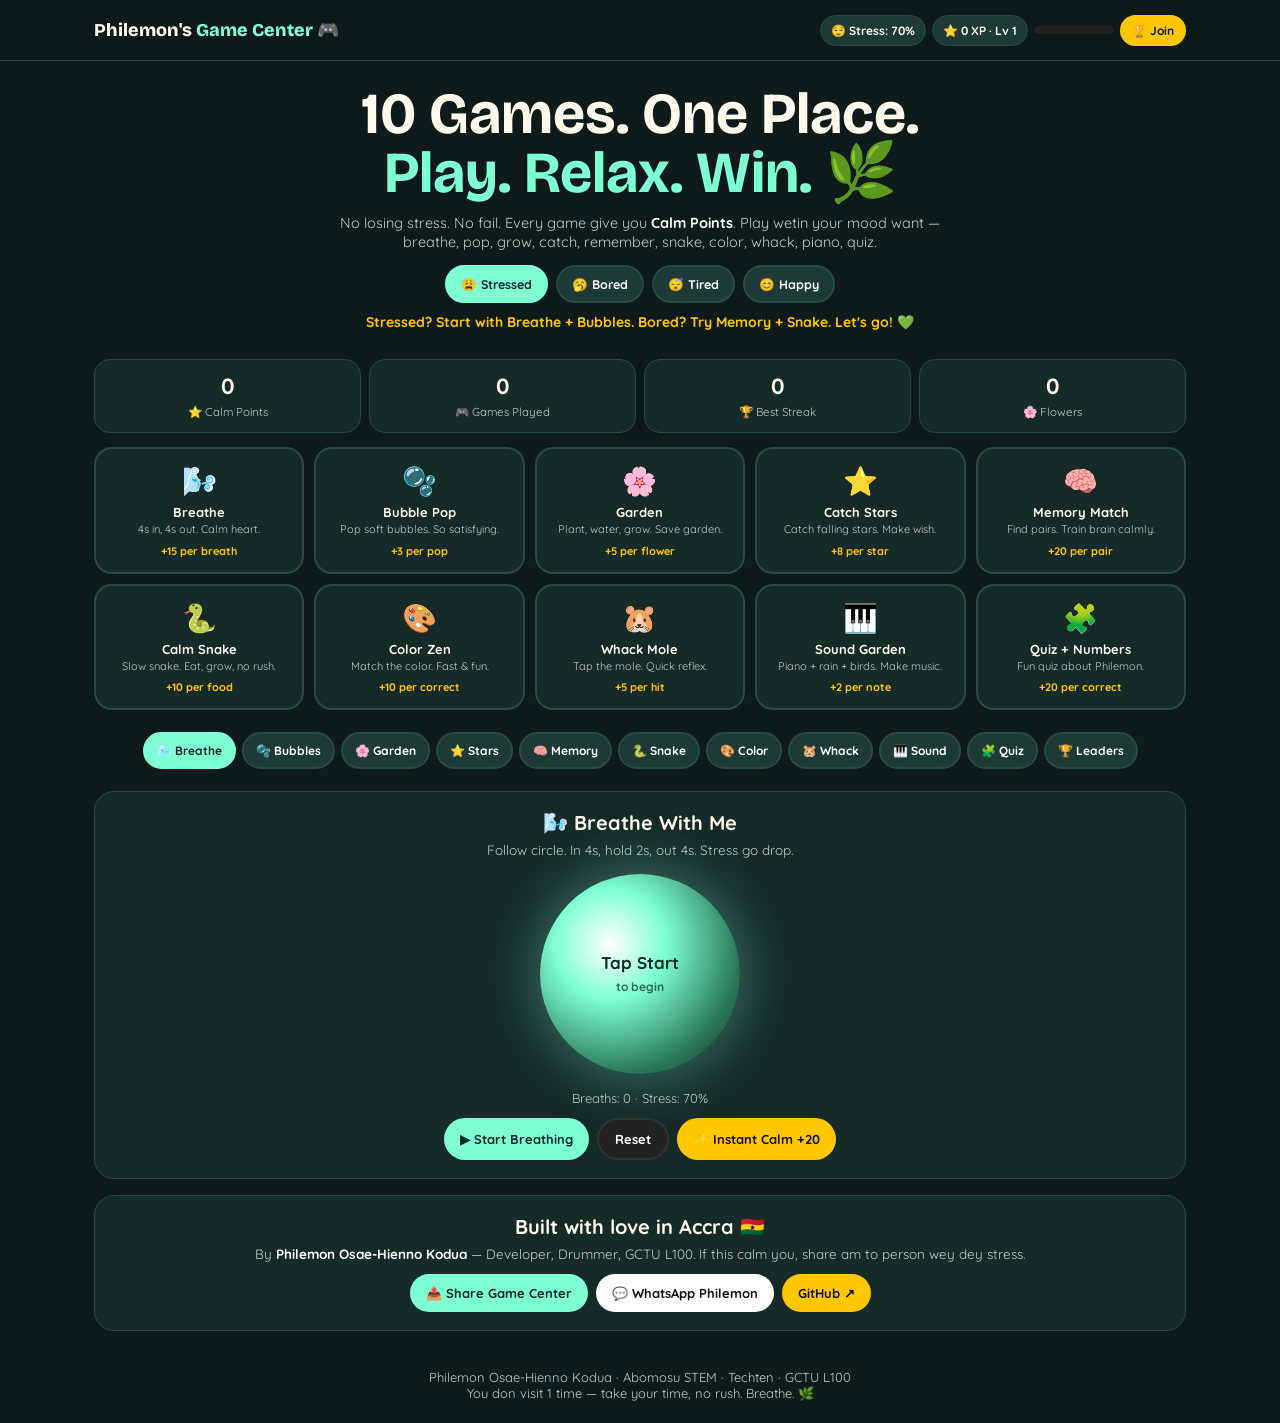
==== commit c3f047ff: "Update index.html" ====
--- a/index.html
+++ b/index.html
@@ -3,361 +3,391 @@
 <head>
 <meta charset="UTF-8">
 <meta name="viewport" content="width=device-width, initial-scale=1.0, viewport-fit=cover">
-<title>Philemon's House — Enter My World 🏠</title>
-<link href="https://fonts.googleapis.com/css2?family=Bricolage+Grotesque:wght@700;800&family=Inter:wght@400;600;700;800&display=swap" rel="stylesheet">
+<title>Philemon's Game Center — 10 Games to Relax & Play 🎮</title>
+<link href="https://fonts.googleapis.com/css2?family=Quicksand:wght@500;600;700&family=Bricolage+Grotesque:wght@700;800&display=swap" rel="stylesheet">
 <style>
 *{margin:0;padding:0;box-sizing:border-box}
-body{font-family:'Inter',sans-serif;background:#0A0A12;color:#FFF8EC;overflow:hidden;height:100vh}
-button{font-family:inherit;cursor:pointer;border:0}
-.btn{padding:13px 18px;border-radius:14px;font-weight:800;font-size:14px;transition:.15s}
-.btn:active{transform:scale(.96)} .btn-o{background:#FF5C28;color:#fff}.btn-g{background:#FFC700;color:#111}.btn-w{background:#fff;color:#111}
-.pill{font-size:11px;font-weight:800;padding:5px 10px;border-radius:99px;background:#FFC700;color:#111;display:inline-block}
-
-/* ===== TOP BAR ALWAYS ===== */
-#topbar{position:fixed;top:0;left:0;right:0;z-index:100;display:flex;justify-content:space-between;align-items:center;padding:10px 14px;background:rgba(10,10,18,.85);backdrop-filter:blur(10px);border-bottom:2px solid #FF5C28}
-#topbar b{font-size:16px}#topbar b span{color:#FF5C28}
-#topbar .right{display:flex;gap:6px;align-items:center}
-#topbar .xp{font-size:12px;font-weight:800;background:#222;padding:7px 11px;border-radius:99px;border:1px solid #FFC700}
-#hint{position:fixed;bottom:14px;left:50%;transform:translateX(-50%);z-index:100;background:#111;border:2px solid #FFC700;border-radius:99px;padding:9px 16px;font-size:13px;font-weight:700;white-space:nowrap;max-width:92vw;overflow:hidden;text-overflow:ellipsis;text-align:center}
-#toast{position:fixed;left:50%;bottom:62px;transform:translate(-50%,10px);background:#fff;color:#111;padding:12px 16px;border-radius:12px;font-weight:800;opacity:0;pointer-events:none;transition:.2s;z-index:200;border:2px solid #FF5C28;max-width:92vw;text-align:center}
+:root{--bg:#0E1B1A;--card:#162A28;--card2:#1E3A36;--ink:#FFF8EC;--muted:#B8CFC8;--mint:#7FFFD4;--gold:#FFC700;--pink:#FF9EC6;--sky:#7EC8FF;--purple:#C9A7FF;--green:#4ADE80;--orange:#FF5C28;--red:#EF4444}
+body{font-family:'Quicksand',sans-serif;background:var(--bg);color:var(--ink);overflow-x:hidden;min-height:100vh}
+button{font-family:inherit;cursor:pointer;border:0} input,select{font-family:inherit}
+.btn{padding:11px 16px;border-radius:99px;font-weight:700;font-size:13px;transition:.15s}
+.btn:active{transform:scale(.95)} .btn-mint{background:var(--mint);color:#0A2A22}.btn-gold{background:var(--gold);color:#111}.btn-white{background:#fff;color:#111}.btn-ghost{background:#222;color:#fff;border:2px solid #333}.btn-pink{background:var(--pink);color:#111}
+.wrap{max-width:1120px;margin:0 auto;padding:0 14px}
+#top{position:sticky;top:0;z-index:60;background:rgba(14,27,26,.94);backdrop-filter:blur(12px);border-bottom:1px solid #2A4A44}
+#top .wrap{display:flex;justify-content:space-between;align-items:center;height:60px;gap:8px}
+.logo{font-family:'Bricolage Grotesque',sans-serif;font-weight:800;font-size:18px}.logo span{color:var(--mint)}
+.topRight{display:flex;gap:6px;align-items:center}
+.chip{background:#1E3A36;border:1px solid #2A4A44;padding:7px 10px;border-radius:99px;font-size:12px;font-weight:700;white-space:nowrap}
+.xpBar{width:80px;height:8px;background:#222;border-radius:99px;overflow:hidden}.xpBar i{display:block;height:100%;background:linear-gradient(90deg,var(--mint),var(--gold));width:0;transition:width .5s}
+.hero{text-align:center;padding:24px 0 10px}
+.hero h1{font-family:'Bricolage Grotesque',sans-serif;font-size:clamp(32px,8vw,58px);line-height:1.02}
+.hero h1 i{font-style:normal;color:var(--mint)}
+.hero p{color:var(--muted);max-width:620px;margin:10px auto 0;font-size:14.5px}.hero p b{color:#fff}
+.moodRow{display:flex;gap:8px;justify-content:center;flex-wrap:wrap;margin-top:14px}
+.moodRow button{padding:9px 14px;border-radius:99px;background:#1E3A36;border:2px solid #2A4A44;color:#fff;font-weight:700;font-size:12.5px}
+.moodRow button.on{background:var(--mint);color:#0A2A22;border-color:var(--mint)}
+#moodMsg{margin-top:10px;font-weight:700;color:var(--gold);min-height:22px;font-size:14px}
+.stats{display:grid;grid-template-columns:repeat(4,1fr);gap:8px;margin:14px 0}
+.stat{background:var(--card);border:1px solid #2A4A44;border-radius:16px;padding:12px;text-align:center}
+.stat b{font-size:22px;display:block}.stat span{font-size:11.5px;color:var(--muted)}
+/* GAME GRID HOME */
+.homeGrid{display:grid;grid-template-columns:repeat(5,1fr);gap:10px;margin:14px 0}
+.homeCard{background:var(--card);border:2px solid #2A4A44;border-radius:18px;padding:14px 10px;text-align:center;cursor:pointer;transition:.15s}
+.homeCard:hover{transform:translateY(-3px);border-color:var(--mint)}
+.homeCard:active{transform:scale(.96)}
+.homeCard b{font-size:28px;display:block}.homeCard h3{font-size:13px;margin:6px 0 2px}.homeCard p{font-size:11px;color:var(--muted);line-height:1.4}
+.homeCard .pts{font-size:11px;font-weight:800;color:var(--gold);margin-top:6px}
+/* TABS */
+.tabs{display:flex;gap:6px;flex-wrap:wrap;justify-content:center;margin:8px 0 14px;position:sticky;top:60px;z-index:40;background:var(--bg);padding:8px 0}
+.tabs button{padding:9px 12px;border-radius:99px;background:#1E3A36;border:2px solid #2A4A44;color:#fff;font-weight:700;font-size:12px}
+.tabs button.on{background:var(--mint);color:#0A2A22;border-color:var(--mint)}
+.panel{display:none}.panel.on{display:block;animation:fade .3s}
+@keyframes fade{from{opacity:0;transform:translateY(8px)}to{opacity:1;transform:none}}
+.card{background:var(--card);border:1px solid #2A4A44;border-radius:20px;padding:18px}
+.card h2{font-size:20px}.card p{color:var(--muted);font-size:13.5px;margin:6px 0}
+.gameArea{height:340px;border-radius:16px;position:relative;overflow:hidden;border:1px solid #2A4A44;margin-top:12px;background:#162A28}
+.controls{display:flex;gap:8px;flex-wrap:wrap;justify-content:center;margin-top:12px}
+/* BREATHE */
+.breatheCircle{width:200px;height:200px;margin:16px auto;border-radius:50%;background:radial-gradient(circle at 35% 35%,#fff,#7FFFD4 30%,#2A7A5A 70%,#162A28);display:grid;place-items:center;box-shadow:0 0 60px rgba(127,255,212,.4);transition:transform 4s ease-in-out,box-shadow 4s;text-align:center}
+.breatheCircle.in{transform:scale(1.35)} .breatheCircle.out{transform:scale(.85)}
+.breatheCircle span{font-weight:800;font-size:17px;color:#0A2A22;line-height:1.3}.breatheCircle small{font-size:12px;opacity:.7}
+/* BUBBLE */
+.bubble{position:absolute;border-radius:50%;background:radial-gradient(circle at 30% 30%,rgba(255,255,255,.9),rgba(127,255,212,.4) 30%,transparent);border:1.5px solid rgba(255,255,255,.5);display:grid;place-items:center;animation:rise linear forwards;cursor:pointer}
+@keyframes rise{from{transform:translateY(0) scale(.6);opacity:0}10%{opacity:1}to{transform:translateY(-400px) scale(1.1);opacity:0}}
+.bubble.pop{animation:pop .25s forwards!important}
+@keyframes pop{to{transform:scale(1.8);opacity:0}}
+/* GARDEN */
+.sun{position:absolute;top:16px;right:18px;width:52px;height:52px;background:#FFC700;border-radius:50%;box-shadow:0 0 30px #FFC700;display:grid;place-items:center;font-size:24px}
+.plant{position:absolute;bottom:0;transform-origin:bottom center;animation:grow .5s ease-out;cursor:pointer;text-align:center}
+@keyframes grow{from{transform:scale(0)}to{transform:scale(1)}}
+.plant .emoji{font-size:36px;display:block}.plant .label{font-size:10px;font-weight:700;background:rgba(0,0,0,.55);color:#fff;padding:2px 6px;border-radius:99px;white-space:nowrap}
+/* STARS */
+.starFall{position:absolute;font-size:26px;animation:fall linear forwards;cursor:pointer}
+@keyframes fall{from{transform:translateY(-20px) rotate(0)}to{transform:translateY(360px) rotate(360deg)}}
+/* MEMORY */
+.memGrid{display:grid;grid-template-columns:repeat(4,1fr);gap:8px;margin-top:12px}
+.mem{height:72px;border-radius:14px;background:#1E3A36;border:2px solid #2A4A44;font-size:26px;color:#fff;transition:.2s}
+.mem.flip{background:#fff;color:#111;transform:rotateY(180deg)}
+.mem.matched{background:var(--mint);color:#0A2A22;border-color:var(--mint)}
+/* SNAKE */
+#snakeCanvas{width:100%;max-width:420px;height:320px;background:#0A2A22;border-radius:14px;display:block;margin:12px auto;border:2px solid #2A4A44}
+.dpad{display:grid;grid-template-columns:repeat(3,64px);gap:6px;justify-content:center;margin-top:8px}
+.dpad button{height:52px;border-radius:14px;background:#1E3A36;border:2px solid #2A4A44;color:#fff;font-size:20px}
+.dpad button:active{background:var(--mint);color:#111}
+/* COLOR ZEN */
+.colorBig{width:140px;height:140px;border-radius:50%;margin:14px auto;box-shadow:0 0 40px rgba(255,255,255,.2);transition:background .3s;cursor:pointer}
+.colorOpts{display:grid;grid-template-columns:repeat(4,1fr);gap:8px;margin-top:12px}
+.colorOpts button{height:48px;border-radius:12px;border:2px solid #fff;font-weight:800;color:#fff}
+/* WHACK */
+.whackGrid{display:grid;grid-template-columns:repeat(3,1fr);gap:8px;margin-top:12px}
+.whackHole{height:86px;border-radius:16px;background:#0A2A22;border:2px solid #2A4A44;display:grid;place-items:center;font-size:36px;overflow:hidden}
+.whackHole.active{background:#2A4A22}
+/* PIANO */
+.piano{display:grid;grid-template-columns:repeat(7,1fr);gap:5px;margin-top:12px}
+.piano button{height:80px;border-radius:12px;background:#fff;color:#111;font-weight:800;font-size:13px;box-shadow:0 5px 0 #ccc}
+.piano button:active{transform:translateY(3px);background:var(--gold)}
+.piano button.playing{background:var(--mint)}
+.soundGrid{display:grid;grid-template-columns:repeat(4,1fr);gap:8px;margin-top:12px}
+.soundBtn{padding:14px 8px;border-radius:14px;background:#1E3A36;border:2px solid #2A4A44;color:#fff;text-align:center}
+.soundBtn.on{background:var(--mint);color:#0A2A22;border-color:var(--mint)}
+.soundBtn b{display:block;font-size:20px}.soundBtn span{font-size:11px;font-weight:700}
+/* NUMBER / QUIZ */
+.quizOpt{display:grid;gap:8px;margin-top:12px}
+.quizOpt button{padding:13px;text-align:left;border-radius:12px;border:2px solid #444;background:#222;color:#fff;font-weight:600;font-size:14px}
+.quizOpt button.correct{background:var(--green)!important}.quizOpt button.wrong{background:var(--red)!important}
+/* LEADER */
+.lbRow{display:flex;align-items:center;gap:10px;padding:11px 12px;border-radius:12px;background:#1E3A36;border:1px solid #2A4A44;margin-top:8px}
+.lbRow.me{border-color:var(--gold);background:#2A2A1A}
+.lbRank{width:32px;height:32px;border-radius:50%;display:grid;place-items:center;font-weight:800;background:#222;flex-shrink:0}
+.rewardGrid{display:grid;grid-template-columns:repeat(4,1fr);gap:8px;margin-top:12px}
+.reward{padding:12px 8px;border-radius:14px;background:#1E3A36;border:2px solid #2A4A44;text-align:center;opacity:.35}
+.reward.unlocked{opacity:1;border-color:var(--gold);background:#2A2A1A}
+.reward b{font-size:22px;display:block}.reward span{font-size:11px;font-weight:700}
+#toast{position:fixed;left:50%;bottom:20px;transform:translate(-50%,12px);background:#fff;color:#111;padding:12px 16px;border-radius:12px;font-weight:800;opacity:0;pointer-events:none;transition:.2s;z-index:100;border:2px solid var(--mint);max-width:92vw;text-align:center;font-size:14px}
 #toast.show{opacity:1;transform:translate(-50%,0)}
-#confetti{position:fixed;inset:0;pointer-events:none;z-index:190}.confetti{position:absolute;width:9px;height:13px;top:-20px;animation:fall linear forwards}
-@keyframes fall{to{transform:translateY(110vh) rotate(720deg)}}
-
-/* ===== SCREEN 1: OUTSIDE HOUSE ===== */
-.screen{position:absolute;inset:0;display:none;overflow:hidden}
-.screen.on{display:block}
-#outside{background:linear-gradient(180deg,#1E1B4B 0%,#0A0A12 55%,#111 100%)}
-.stars{position:absolute;inset:0;pointer-events:none}
-.star{position:absolute;background:#fff;border-radius:50%;animation:twinkle 2s infinite}
-@keyframes twinkle{0%,100%{opacity:.2}50%{opacity:1}}
-.moon{position:absolute;top:58px;right:22px;width:68px;height:68px;background:#FFC700;border-radius:50%;box-shadow:0 0 40px #FFC700;font-size:30px;display:grid;place-items:center;animation:float 3s infinite}
-@keyframes float{0%,100%{transform:translateY(0)}50%{transform:translateY(-8px)}}
-.cloud{position:absolute;background:#fff;opacity:.12;border-radius:99px;animation:drift linear infinite}
-@keyframes drift{from{left:-20%}to{left:110%}}
-.ground{position:absolute;bottom:0;left:0;right:0;height:22%;background:linear-gradient(180deg,#1A3A1A,#0A2A0A);border-top:3px solid #2A5A2A}
-.path{position:absolute;bottom:0;left:50%;transform:translateX(-50%);width:110px;height:22%;background:repeating-linear-gradient(#C8A96A 0 20px,#A88A4A 20px 24px);clip-path:polygon(42% 0,58% 0,100% 100%,0 100%)}
-.houseWrap{position:absolute;bottom:18%;left:50%;transform:translateX(-50%);width:min(92vw,420px);text-align:center}
-.roof{width:0;height:0;border-left:210px solid transparent;border-right:210px solid transparent;border-bottom:120px solid #FF5C28;margin:0 auto;position:relative;filter:drop-shadow(0 10px 20px rgba(0,0,0,.5))}
-.roof:after{content:"🏠 PHILEMON'S HOUSE";position:absolute;top:64px;left:50%;transform:translateX(-50%);background:#111;color:#FFC700;font-weight:800;font-size:13px;padding:7px 12px;border-radius:99px;white-space:nowrap;border:2px solid #FFC700}
-.chimney{position:absolute;top:-58px;right:44px;width:36px;height:66px;background:#7A2E1A;border-radius:6px}
-.smoke{position:absolute;top:-28px;left:6px;font-size:20px;animation:smoke 2s infinite}
-@keyframes smoke{0%{transform:translateY(0);opacity:0}50%{opacity:1}100%{transform:translateY(-18px);opacity:0}}
-.houseBody{width:min(88vw,360px);margin:-2px auto 0;background:#FFF8EC;color:#111;border:4px solid #111;border-radius:0 0 18px 18px;padding:14px 14px 18px;position:relative;box-shadow:0 20px 40px rgba(0,0,0,.6)}
-.windows{display:flex;justify-content:space-between;gap:10px}
-.window{flex:1;height:72px;background:#FFC700;border:3px solid #111;border-radius:10px;display:grid;place-items:center;font-size:28px;position:relative;overflow:hidden}
-.window span{font-size:11px;font-weight:800;position:absolute;bottom:4px;left:0;right:0;text-align:center}
-.window .glow{position:absolute;inset:0;background:linear-gradient(180deg,rgba(255,255,255,.6),transparent);animation:glow 2s infinite}
-@keyframes glow{0%,100%{opacity:.3}50%{opacity:1}}
-.doorWrap{margin:14px auto 0;width:132px}
-.door{height:168px;background:linear-gradient(180deg,#8B4513,#5A2A0A);border:4px solid #111;border-radius:70px 70px 10px 10px;position:relative;cursor:pointer;transition:.2s;overflow:hidden}
-.door:hover{transform:scale(1.03);box-shadow:0 0 30px #FFC700}
-.door .knob{position:absolute;right:14px;top:50%;width:16px;height:16px;background:#FFC700;border-radius:50%;border:2px solid #111}
-.door .peep{position:absolute;top:22px;left:50%;transform:translateX(-50%);width:44px;height:44px;border-radius:50%;border:3px solid #FFC700;overflow:hidden}
-.door .peep img{width:100%;height:100%;object-fit:cover}
-.door p{position:absolute;bottom:10px;left:0;right:0;text-align:center;color:#fff;font-weight:800;font-size:12px}
-.enterPulse{animation:pulse 1.2s infinite}
-@keyframes pulse{0%,100%{box-shadow:0 0 0 0 rgba(255,199,0,.7)}50%{box-shadow:0 0 0 14px rgba(255,199,0,0)}}
-.outsideText{margin-top:12px;color:#fff;text-align:center;padding:0 16px}
-.outsideText h1{font-family:'Bricolage Grotesque',sans-serif;font-size:clamp(28px,7vw,42px);line-height:1.05}
-.outsideText h1 b{color:#FFC700}
-.outsideText p{color:#B8B0A3;font-size:14px;margin-top:8px;max-width:480px;margin-left:auto;margin-right:auto}
-.outsideBtns{display:flex;gap:8px;justify-content:center;flex-wrap:wrap;margin-top:14px}
-.poster{position:absolute;left:12px;bottom:24%;background:#111;border:2px solid #FFC700;border-radius:14px;padding:10px 12px;font-size:12px;font-weight:700;transform:rotate(-4deg);max-width:140px;line-height:1.4}
-.poster b{color:#FFC700}
-
-/* ===== SCREEN 2: INSIDE ROOM - 3D FLOATING WORLD ===== */
-#inside{background:radial-gradient(ellipse at center,#2A1D17 0%,#0A0A12 70%)}
-.room{position:absolute;inset:0;perspective:1200px;overflow:hidden;cursor:grab}
-.room:active{cursor:grabbing}
-.world{position:absolute;left:50%;top:52%;width:1px;height:1px;transform-style:preserve-3d;transition:transform .08s linear;will-change:transform}
-.wall{position:absolute;width:900px;height:520px;left:-450px;top:-260px;background:linear-gradient(180deg,#2A2A33,#1A1A22);border:3px solid #333;border-radius:20px;transform:translateZ(-420px);display:flex;align-items:center;justify-content:center;flex-direction:column;opacity:.95}
-.wall h2{font-size:28px}.wall p{color:#B8B0A3;font-size:14px}
-.floor{position:absolute;width:900px;height:600px;left:-450px;top:120px;background:repeating-linear-gradient(90deg,#3A2A1A 0 60px,#2A1D17 60px 120px);transform:rotateX(78deg) translateZ(-120px);border:3px solid #111;border-radius:20px;opacity:.9}
-.rug{position:absolute;width:340px;height:180px;left:-170px;top:60px;background:#FF5C28;border-radius:50%;transform:rotateX(78deg) translateZ(-100px);display:grid;place-items:center;font-weight:800;font-size:18px;color:#fff;opacity:.9}
-/* Floating cards in 3D */
-.floatCard{position:absolute;width:300px;background:#17171F;border:2px solid #333;border-radius:20px;padding:16px;transform-style:preserve-3d;box-shadow:0 20px 40px rgba(0,0,0,.6);transition:transform .15s,border-color .15s;cursor:pointer}
-.floatCard:hover{border-color:#FFC700;transform:translateZ(20px) scale(1.03)!important}
-.floatCard h3{font-size:18px;margin:6px 0 4px}.floatCard p{font-size:13px;color:#B8B0A3}
-.floatCard .stack{display:flex;gap:5px;flex-wrap:wrap;margin-top:8px}.floatCard .stack span{font-size:11px;background:#2A2A33;padding:4px 8px;border-radius:99px}
-.floatCard .actions{display:flex;gap:6px;margin-top:12px;flex-wrap:wrap;align-items:center}
-.floatCard .love{margin-left:auto;background:#2A2A33;color:#fff;padding:7px 10px;border-radius:99px;font-weight:800;border:2px solid #444}
-.floatCard .love.loved{background:#FF2E9A;border-color:#FF2E9A}
-.meCard{width:280px;text-align:center}
-.meCard img{width:100%;height:200px;object-fit:cover;border-radius:14px;background:#333}
-.meCard .drums{display:grid;grid-template-columns:repeat(3,1fr);gap:6px;margin-top:10px}
-.meCard .drums button{height:44px;border-radius:10px;background:#2A2A33;border:2px solid #444;font-size:18px}
-.meCard .drums button:active{background:#FF5C28;transform:scale(.92)}
-.miniGame{width:280px}
-.miniGame .tapGrid{display:grid;grid-template-columns:repeat(3,1fr);gap:6px;margin-top:10px}
-.miniGame .tapGrid button{height:48px;border-radius:10px;background:#2A2A33;border:2px solid #444;font-size:20px}
-.miniGame .tapGrid button.hit{background:#22C55E!important;border-color:#fff!important}
-.calcCard input,.calcCard select{width:100%;padding:10px;border-radius:10px;border:2px solid #444;background:#111;color:#fff;margin-top:6px;font-weight:700}
-.controls{position:fixed;left:50%;bottom:58px;transform:translateX(-50%);display:flex;gap:8px;z-index:90;flex-wrap:wrap;justify-content:center}
-.controls button{background:#222;border:2px solid #444;color:#fff;padding:10px 14px;border-radius:99px;font-weight:800;font-size:13px}
-.controls button.on{background:#FF5C28;border-color:#FF5C28}
-#doorBack{position:fixed;top:58px;left:12px;z-index:90;background:#111;border:2px solid #FFC700;color:#fff;padding:9px 13px;border-radius:99px;font-weight:800;font-size:13px}
-#miniMap{position:fixed;top:58px;right:12px;z-index:90;background:rgba(0,0,0,.7);border:2px solid #333;border-radius:14px;padding:8px 10px;font-size:11px;font-weight:700;text-align:center}
-#miniMap i{width:10px;height:10px;background:#FFC700;border-radius:50%;display:inline-block;animation:blink 1s infinite}
-@keyframes blink{50%{opacity:0}}
-
-/* ===== MODAL - FULL PROJECT VIEW ===== */
-#modal{position:fixed;inset:0;background:rgba(0,0,0,.88);z-index:150;display:none;place-items:center;padding:16px}
-#modal.show{display:grid}
-.modalCard{background:#1B1B22;border:2px solid #FFC700;border-radius:22px;padding:22px;width:100%;max-width:440px;max-height:86vh;overflow:auto}
-.modalCard h2{font-size:24px}.modalCard p{color:#B8B0A3;font-size:14px;margin-top:8px}
-@media(max-width:640px){.floatCard{width:270px}.wall{width:720px;left:-360px}.floor{width:720px;left:-360px}}
+#confetti{position:fixed;inset:0;pointer-events:none;z-index:99}.confetti{position:absolute;width:9px;height:13px;top:-20px;animation:cFall linear forwards}
+@keyframes cFall{to{transform:translateY(110vh) rotate(720deg)}}
+#nameModal{position:fixed;inset:0;background:rgba(0,0,0,.82);z-index:120;display:none;place-items:center;padding:16px}
+#nameModal.show{display:grid}.modalCard{background:#162A28;border:2px solid var(--gold);border-radius:20px;padding:22px;width:100%;max-width:360px;text-align:center}
+.modalCard input{width:100%;padding:13px;border-radius:12px;border:2px solid #444;background:#111;color:#fff;font-size:16px;font-weight:700;margin:12px 0;text-align:center}
+footer{text-align:center;padding:22px 0;color:var(--muted);font-size:13px}
+@media(max-width:760px){.stats{grid-template-columns:1fr 1fr}.homeGrid{grid-template-columns:repeat(2,1fr)}.soundGrid{grid-template-columns:repeat(2,1fr)}.rewardGrid{grid-template-columns:repeat(2,1fr)}.topRight .hideM{display:none}.colorOpts{grid-template-columns:repeat(2,1fr)}}
 </style>
 </head>
 <body>
-<div id="topbar"><b>Philemon<span>.dev</span> 🏠</b><div class="right"><span class="xp" id="xpTop">⭐ 0 XP · Lv 1</span><button class="btn btn-g" style="padding:8px 12px;font-size:12px" onclick="goOutside()">🏠 Outside</button></div></div>
-<div id="hint">🏠 You dey outside — Tap the DOOR or my picture to ENTER</div>
+<div id="top"><div class="wrap"><div class="logo">Philemon's <span>Game Center 🎮</span></div><div class="topRight"><span class="chip hideM">😌 Stress: <b id="stressTop">70%</b></span><span class="chip">⭐ <span id="xpTop">0 XP</span></span><div class="xpBar"><i id="xpFill"></i></div><button class="btn btn-gold" style="padding:8px 12px;font-size:12px" onclick="showNameModal()">🏆 Join</button></div></div></div>
+<div id="nameModal"><div class="modalCard"><h2>🎮 Welcome to Game Center</h2><p style="color:var(--muted);font-size:14px;margin-top:6px">Enter name make we save your points, garden & leaderboard.</p><input id="playerNameInput" placeholder="e.g. Ama from Accra" maxlength="20"><button class="btn btn-mint" style="width:100%" onclick="saveName()">Enter Game Center →</button></div></div>
+
+<main class="wrap">
+<header class="hero">
+<h1>10 Games. One Place.<br><i>Play. Relax. Win. 🌿</i></h1>
+<p>No losing stress. No fail. Every game give you <b>Calm Points</b>. Play wetin your mood want — breathe, pop, grow, catch, remember, snake, color, whack, piano, quiz.</p>
+<div class="moodRow" id="moodRow"><button data-mood="stressed" class="on">😩 Stressed</button><button data-mood="bored">🥱 Bored</button><button data-mood="tired">😴 Tired</button><button data-mood="happy">😊 Happy</button></div>
+<p id="moodMsg">Stressed? Start with Breathe + Bubbles. Bored? Try Memory + Snake. Let's go! 💚</p>
+</header>
+
+<div class="stats">
+<div class="stat"><b id="statCalm">0</b><span>⭐ Calm Points</span></div>
+<div class="stat"><b id="statGames">0</b><span>🎮 Games Played</span></div>
+<div class="stat"><b id="statBest">0</b><span>🏆 Best Streak</span></div>
+<div class="stat"><b id="statFlowers">0</b><span>🌸 Flowers</span></div>
+</div>
+
+<!-- HOME GRID - PICK GAME -->
+<div class="homeGrid" id="homeGrid">
+<div class="homeCard" onclick="goTab('breathe')"><b>🌬️</b><h3>Breathe</h3><p>4s in, 4s out. Calm heart.</p><div class="pts">+15 per breath</div></div>
+<div class="homeCard" onclick="goTab('bubbles')"><b>🫧</b><h3>Bubble Pop</h3><p>Pop soft bubbles. So satisfying.</p><div class="pts">+3 per pop</div></div>
+<div class="homeCard" onclick="goTab('garden')"><b>🌸</b><h3>Garden</h3><p>Plant, water, grow. Save garden.</p><div class="pts">+5 per flower</div></div>
+<div class="homeCard" onclick="goTab('stars')"><b>⭐</b><h3>Catch Stars</h3><p>Catch falling stars. Make wish.</p><div class="pts">+8 per star</div></div>
+<div class="homeCard" onclick="goTab('memory')"><b>🧠</b><h3>Memory Match</h3><p>Find pairs. Train brain calmly.</p><div class="pts">+20 per pair</div></div>
+<div class="homeCard" onclick="goTab('snake')"><b>🐍</b><h3>Calm Snake</h3><p>Slow snake. Eat, grow, no rush.</p><div class="pts">+10 per food</div></div>
+<div class="homeCard" onclick="goTab('color')"><b>🎨</b><h3>Color Zen</h3><p>Match the color. Fast & fun.</p><div class="pts">+10 per correct</div></div>
+<div class="homeCard" onclick="goTab('whack')"><b>🐹</b><h3>Whack Mole</h3><p>Tap the mole. Quick reflex.</p><div class="pts">+5 per hit</div></div>
+<div class="homeCard" onclick="goTab('piano')"><b>🎹</b><h3>Sound Garden</h3><p>Piano + rain + birds. Make music.</p><div class="pts">+2 per note</div></div>
+<div class="homeCard" onclick="goTab('quiz')"><b>🧩</b><h3>Quiz + Numbers</h3><p>Fun quiz about Philemon.</p><div class="pts">+20 per correct</div></div>
+</div>
+
+<div class="tabs" id="tabs">
+<button data-tab="breathe" class="on">🌬️ Breathe</button><button data-tab="bubbles">🫧 Bubbles</button><button data-tab="garden">🌸 Garden</button><button data-tab="stars">⭐ Stars</button><button data-tab="memory">🧠 Memory</button><button data-tab="snake">🐍 Snake</button><button data-tab="color">🎨 Color</button><button data-tab="whack">🐹 Whack</button><button data-tab="piano">🎹 Sound</button><button data-tab="quiz">🧩 Quiz</button><button data-tab="leader">🏆 Leaders</button>
+</div>
+
+<!-- 1 BREATHE -->
+<section class="panel on" id="panel-breathe"><div class="card" style="text-align:center"><h2>🌬️ Breathe With Me</h2><p>Follow circle. In 4s, hold 2s, out 4s. Stress go drop.</p><div class="breatheCircle" id="breatheCircle"><span id="breatheText">Tap Start<br><small>to begin</small></span></div><p id="breathCount" style="font-size:13px;color:var(--muted)">Breaths: 0 · Stress: 70%</p><div class="controls"><button class="btn btn-mint" id="breathBtn" onclick="toggleBreath()">▶ Start Breathing</button><button class="btn btn-ghost" onclick="resetBreath()">Reset</button><button class="btn btn-gold" onclick="calmBoost()">✨ Instant Calm +20</button></div></div></section>
+
+<!-- 2 BUBBLES -->
+<section class="panel" id="panel-bubbles"><div class="card"><h2>🫧 Bubble Pop</h2><p>Tap bubbles as e dey rise. No miss penalty. Just pop.</p><div class="gameArea" id="bubbleArea" style="cursor:pointer;background:linear-gradient(180deg,#0E2A2A,#162A28)"></div><div class="controls"><span style="align-self:center;font-weight:800">Popped: <span id="bubbleScore">0</span> · Combo: <span id="bubbleCombo">x1</span></span><button class="btn btn-mint" onclick="burstBubbles()">💥 Burst 10</button><button class="btn btn-ghost" onclick="toggleRain()">🌧️ <span id="rainLabel">Rain ON</span></button></div></div></section>
+
+<!-- 3 GARDEN -->
+<section class="panel" id="panel-garden"><div class="card"><h2>🌸 My Garden</h2><p>Tap anywhere to plant. Tap flower again to water & grow. Garden dey save.</p><div class="gameArea" id="garden" style="cursor:pointer;background:linear-gradient(180deg,#7EC8FF 0%,#A8E6A1 40%,#4A7A3A 100%)"><div class="sun">☀️</div></div><div class="controls"><button class="btn btn-mint" onclick="plantRandom(5)">🌸 Plant 5</button><button class="btn btn-gold" onclick="waterAll()">💧 Water All</button><button class="btn btn-white" onclick="clearGarden()">🧹 Clear</button><span style="align-self:center;font-weight:700" id="gardenCount">0 flowers</span></div></div></section>
+
+<!-- 4 STARS -->
+<section class="panel" id="panel-stars"><div class="card"><h2>⭐ Catch Falling Stars</h2><p>Tap stars before e reach ground. Collect 20 = wish.</p><div class="gameArea" id="starArea" style="background:linear-gradient(180deg,#0A0A2A,#1A1A4A)"><div style="position:absolute;bottom:10px;left:50%;transform:translateX(-50%);font-size:44px">🧺</div></div><div class="controls"><button class="btn btn-mint" onclick="starShower()">🌠 Star Shower</button><button class="btn btn-gold" onclick="makeWish()">💫 Make Wish</button><span style="align-self:center;font-weight:700">Caught: <span id="starCaught">0</span> / 20</span></div><p id="wishText" style="text-align:center;font-weight:700;color:var(--gold);margin-top:10px;min-height:22px">Your wish go appear here ✨</p></div></section>
+
+<!-- 5 MEMORY -->
+<section class="panel" id="panel-memory"><div class="card"><h2>🧠 Memory Match — Calm Brain Game</h2><p>Flip cards, find pairs. No timer stress. Take your time.</p><div class="memGrid" id="memGrid"></div><div class="controls"><span style="align-self:center;font-weight:800">Pairs: <span id="memPairs">0</span>/8 · Flips: <span id="memFlips">0</span></span><button class="btn btn-mint" onclick="initMemory()">🔄 New Game</button></div></div></section>
+
+<!-- 6 SNAKE -->
+<section class="panel" id="panel-snake"><div class="card" style="text-align:center"><h2>🐍 Calm Snake — Slow & Chill</h2><p>Snake dey move slow, no rush. Eat 🍎, grow, no wall death — e go wrap around. Use arrows or buttons.</p><canvas id="snakeCanvas" width="420" height="320"></canvas><p style="font-weight:800">Score: <span id="snakeScore">0</span> · Length: <span id="snakeLen">3</span></p><div class="dpad"><span></span><button onclick="setDir(0,-1)">↑</button><span></span><button onclick="setDir(-1,0)">←</button><button onclick="setDir(0,1)">↓</button><button onclick="setDir(1,0)">→</button></div><div class="controls"><button class="btn btn-mint" onclick="startSnake()">▶ Start Snake</button><button class="btn btn-ghost" onclick="pauseSnake()">⏸ Pause</button><button class="btn btn-gold" onclick="speedSnake()">🐢 Slower / Faster</button></div></div></section>
+
+<!-- 7 COLOR -->
+<section class="panel" id="panel-color"><div class="card" style="text-align:center"><h2>🎨 Color Zen — Match the Color</h2><p>See the big circle color. Tap the correct color name below. Fast = more points. Wrong = no wahala, try again.</p><div class="colorBig" id="colorBig" style="background:#FF5C28"></div><p style="font-weight:800;font-size:18px" id="colorQ">Which color be this?</p><div class="colorOpts" id="colorOpts"></div><div class="controls"><span style="align-self:center;font-weight:800">Score: <span id="colorScore">0</span> · Streak: <span id="colorStreak">0</span></span><button class="btn btn-mint" onclick="newColor()">🎨 New Color</button></div></div></section>
+
+<!-- 8 WHACK -->
+<section class="panel" id="panel-whack"><div class="card"><h2>🐹 Whack-A-Mole — Quick & Fun</h2><p>Mole go pop up. Tap am fast! 30 seconds, no stress — just tap and laugh.</p><div style="text-align:center;font-weight:800">Time: <span id="whackTime">30</span>s · Hits: <span id="whackHits">0</span> · Best: <span id="whackBest">0</span></div><div class="whackGrid" id="whackGrid"><div class="whackHole">🕳️</div><div class="whackHole">🕳️</div><div class="whackHole">🕳️</div><div class="whackHole">🕳️</div><div class="whackHole">🕳️</div><div class="whackHole">🕳️</div><div class="whackHole">🕳️</div><div class="whackHole">🕳️</div><div class="whackHole">🕳️</div></div><div class="controls"><button class="btn btn-mint" onclick="startWhack()">▶ Start Whack!</button><button class="btn btn-ghost" onclick="stopWhack()">⏹ Stop</button></div></div></section>
+
+<!-- 9 SOUND -->
+<section class="panel" id="panel-piano"><div class="card"><h2>🎵 Sound Garden — Piano + Ambient</h2><p>Mix rain, birds, waves. Play piano on top. No wrong note.</p><div class="soundGrid"><button class="soundBtn" onclick="toggleSound(this,'rain')"><b>🌧️</b><span>Rain</span></button><button class="soundBtn" onclick="toggleSound(this,'birds')"><b>🐦</b><span>Birds</span></button><button class="soundBtn" onclick="toggleSound(this,'waves')"><b>🌊</b><span>Waves</span></button><button class="soundBtn" onclick="toggleSound(this,'night')"><b>🌙</b><span>Night</span></button></div><p style="font-weight:700;margin-top:14px">🎹 Calm Piano</p><div class="piano" id="piano"><button data-f="261.63">C<br><small>Do</small></button><button data-f="293.66">D<br><small>Re</small></button><button data-f="329.63">E<br><small>Mi</small></button><button data-f="349.23">F<br><small>Fa</small></button><button data-f="392">G<br><small>Sol</small></button><button data-f="440">A<br><small>La</small></button><button data-f="493.88">B<br><small>Ti</small></button></div><div class="controls"><button class="btn btn-mint" onclick="playLullaby()">▶ Play Lullaby</button><button class="btn btn-ghost" onclick="stopAllSound()">⏹ Stop All</button></div></div></section>
+
+<!-- 10 QUIZ -->
+<section class="panel" id="panel-quiz"><div class="card"><h2>🧩 Quiz — How Well You Know Philemon?</h2><p id="quizQ">Loading...</p><div class="quizOpt" id="quizOpts"></div><p id="quizFeedback" style="font-weight:800;margin-top:10px"></p><div class="controls"><button class="btn btn-mint" id="nextQuiz" style="display:none">Next Question →</button><span style="align-self:center;font-weight:700">Quiz Score: <span id="quizScore">0</span></span></div></div></section>
+
+<!-- LEADER -->
+<section class="panel" id="panel-leader"><div class="card"><h2>🏆 Calm Leaders</h2><p>Who don calm pass? Your points from ALL 10 games dey count here.</p><div style="display:flex;gap:8px;margin-top:10px;flex-wrap:wrap"><input id="lbSearch" placeholder="🔍 Search name..." style="flex:1;min-width:160px;padding:11px;border-radius:12px;border:2px solid #444;background:#111;color:#fff;font-weight:600"><select id="lbSort" style="padding:11px;border-radius:12px;border:2px solid #444;background:#111;color:#fff;font-weight:700"><option value="score">Most Calm</option><option value="name">A-Z</option></select><button class="btn btn-gold" onclick="showNameModal()">+ Join</button></div><div id="lbList"></div><div style="background:linear-gradient(135deg,#1E3A36,#2A1A3A);border:2px solid var(--purple);border-radius:16px;padding:14px;margin-top:14px;text-align:center"><b>🎁 DAILY CHALLENGE</b><p style="font-size:13px;margin-top:6px">Breathe 3x + Pop 10 bubbles + Plant 3 flowers + Match 2 pairs = +100 Points</p><p style="font-weight:800;color:var(--gold)" id="dailyProgress">Progress: 0/4</p><button class="btn btn-mint" style="margin-top:8px" onclick="claimDaily()">Claim +100 🎁</button></div><h3 style="margin-top:16px">🏅 Rewards</h3><div class="rewardGrid" id="rewards"><div class="reward" data-r="first"><b>🌱</b><span>First Breath</span></div><div class="reward" data-r="pop10"><b>🫧</b><span>Pop 10</span></div><div class="reward" data-r="garden5"><b>🌸</b><span>Garden 5</span></div><div class="reward" data-r="stars10"><b>⭐</b><span>10 Stars</span></div><div class="reward" data-r="mem"><b>🧠</b><span>Memory Win</span></div><div class="reward" data-r="snake10"><b>🐍</b><span>Snake 10</span></div><div class="reward" data-r="color5"><b>🎨</b><span>Color 5 Streak</span></div><div class="reward" data-r="whack10"><b>🐹</b><span>Whack 10</span></div></div><div class="controls"><button class="btn btn-mint" onclick="shareScore()">📤 Share My Score</button><button class="btn btn-ghost" onclick="resetGame()">🔄 Reset</button></div></div></section>
+
+<div class="card" style="margin:16px 0;text-align:center"><h2>Built with love in Accra 🇬🇭</h2><p>By <b style="color:#fff">Philemon Osae-Hienno Kodua</b> — Developer, Drummer, GCTU L100. If this calm you, share am to person wey dey stress.</p><div class="controls"><button class="btn btn-mint" onclick="shareScore()">📤 Share Game Center</button><button class="btn btn-white" onclick="window.open('https://wa.me/233206834470','_blank')">💬 WhatsApp Philemon</button><button class="btn btn-gold" onclick="window.open('https://github.com/Philemon-Osae','_blank')">GitHub ↗</button></div></div>
+</main>
+<footer>Philemon Osae-Hienno Kodua · Abomosu STEM · Techten · GCTU L100<br><span id="visitText">Take your time. No rush. Breathe. 🌿</span></footer>
 <div id="toast"></div><div id="confetti"></div>
-
-<!-- ========== OUTSIDE ========== -->
-<div id="outside" class="screen on">
-<div class="stars" id="stars"></div>
-<div class="moon">🌙</div>
-<div class="cloud" style="top:70px;width:120px;height:26px;animation-duration:28s"></div>
-<div class="cloud" style="top:110px;width:90px;height:20px;animation-duration:22s;animation-delay:-8s"></div>
-<div class="ground"></div><div class="path"></div>
-<div class="poster">📍 ACCRA, GHANA<br><b>8 PROJECTS INSIDE</b><br>Tap door to enter →<br>🥁 🎸 💻 🚀</div>
-
-<div class="houseWrap">
-<div class="roof"><div class="chimney"><span class="smoke">💨</span></div></div>
-<div class="houseBody">
-<div class="windows">
-<div class="window"><div class="glow"></div>🥁<span>DRUM ROOM</span></div>
-<div class="window"><div class="glow"></div>💻<span>CODE ROOM</span></div>
-<div class="window"><div class="glow"></div>🎸<span>MUSIC ROOM</span></div>
-</div>
-<div class="doorWrap"><div class="door enterPulse" id="door" onclick="enterHouse()">
-<div class="peep"><img src="profile.jpg" alt="Philemon"></div>
-<div class="knob"></div><p>👆 TAP TO ENTER</p>
-</div></div>
-<p style="font-size:12px;font-weight:800;margin-top:10px;color:#111">🚪 KNOCK KNOCK — WHO DEY THERE? IT'S PHILEMON!</p>
-</div>
-</div>
-
-<div class="outsideText" style="position:absolute;bottom:2%;left:0;right:0">
-<h1>Welcome to <b>My House</b> 🏠</h1>
-<p>No be just portfolio. Na my house. Enter inside, waka around with your mouse, touch my works wey dey float for air.</p>
-<div class="outsideBtns">
-<button class="btn btn-o" onclick="enterHouse()">🚪 Enter My House →</button>
-<button class="btn btn-w" onclick="knock()">🔔 Knock Knock</button>
-<button class="btn btn-g" onclick="copyContact()">📧 Copy Email</button>
-</div>
-</div>
-</div>
-
-<!-- ========== INSIDE ========== -->
-<div id="inside" class="screen">
-<div class="room" id="room"><div class="world" id="world">
-<div class="wall"><h2>🏠 WELCOME INSIDE MY HOUSE</h2><p>Drag with mouse / finger to look around · Click any floating card to open am</p><p style="margin-top:8px;font-weight:700;color:#FFC700">← Drag left / right to waka for house →</p></div>
-<div class="floor"></div><div class="rug">🔥 PHILEMON'S HOUSE 🔥</div>
-
-<!-- ME -->
-<div class="floatCard meCard" data-pos="0" style="transform:translate3d(-140px,-140px,120px)">
-<span class="pill">● ONLINE NOW</span><h3>Philemon Kodua 🥁</h3><p>Drummer · Developer · Accra, Ghana</p>
-<img src="profile.jpg" alt="Philemon">
-<p style="margin-top:10px">Level 100 @ GCTU · BSc Web App Dev · 8 projects · 7 live</p>
-<div class="drums" id="miniDrums"><button data-k="q">🥁</button><button data-k="w">🥁</button><button data-k="e">🎵</button><button data-k="a">🥁</button><button data-k="s">🥁</button><button data-k="d">💥</button></div>
-<p style="font-size:11px;margin-top:6px">Tap drums — real sound 🔊</p>
-<div style="display:flex;gap:6px;margin-top:10px"><button class="btn btn-o" style="flex:1" onclick="openModal('about')">About Me →</button><button class="btn btn-g" style="flex:1" onclick="copyContact()">Copy Email</button></div>
-</div>
-
-<!-- CLASSHUB -->
-<div class="floatCard" data-pos="1" style="transform:translate3d(280px,-120px,80px);border-color:#FFC700">
-<span class="pill">👑 FLAGSHIP</span><h3>ClassHub 🎓</h3><p>Secure Class Portal — my own class website. Supabase RLS + Trigger. No bypass.</p>
-<div class="stack"><span>Supabase</span><span>RLS</span><span>Postgres</span><span>Vercel</span></div>
-<div class="actions"><button class="btn btn-o" onclick="window.open('https://classhub2.vercel.app','_blank')">Visit 🚀</button><button class="btn btn-w" onclick="openModal('classhub')">Details 👇</button><button class="love" data-love="classhub">❤️ <span>0</span></button></div>
-</div>
-
-<!-- PHIL JAZZY -->
-<div class="floatCard" data-pos="2" style="transform:translate3d(-520px,-60px,60px)">
-<span class="pill">🥁 LIVE</span><h3>Phil Jazzy 🥁</h3><p>Interactive Drummer Portfolio — 9-pad drum machine + AI chatbot wey book gigs.</p>
-<div class="stack"><span>Web Audio</span><span>AI Chat</span></div>
-<div class="actions"><button class="btn btn-o" onclick="window.open('https://phil-jazzy.netlify.app','_blank')">Visit 🚀</button><button class="btn btn-w" onclick="openModal('jazzy')">Details 👇</button><button class="love" data-love="jazzy">❤️ <span>0</span></button></div>
-</div>
-
-<!-- HEALTHY -->
-<div class="floatCard" data-pos="3" style="transform:translate3d(300px,180px,40px)">
-<span class="pill">🤰 IN PROGRESS</span><h3>Healthy Habits 🤰</h3><p>Prenatal exercises for Ghana. 100% offline. 4 routines, 2 mins each.</p>
-<div class="stack"><span>React Native</span><span>Expo</span><span>Offline</span></div>
-<div class="actions"><button class="btn btn-w" onclick="openModal('healthy')">Details 👇</button><button class="love" data-love="healthy">❤️ <span>0</span></button></div>
-</div>
-
-<!-- TAP GAME -->
-<div class="floatCard miniGame" data-pos="4" style="transform:translate3d(-540px,190px,40px)">
-<span class="pill">🎮 GAME</span><h3>Tap Game 🎯</h3><p>Hit the GREEN one fast = +10 XP. Miss = streak reset.</p>
-<p style="font-weight:800;color:#FFC700;margin-top:8px" id="gameScore">Score: 0 · Streak: 0</p>
-<div class="tapGrid" id="tapGame"><button>🥁</button><button>🎸</button><button>💻</button><button>🔥</button><button>⚡</button><button>🎵</button><button>🚀</button><button>⭐</button><button>🎓</button></div>
-</div>
-
-<!-- GUITAR -->
-<div class="floatCard" data-pos="5" style="transform:translate3d(680px,40px,0px)">
-<span class="pill">🎸 MUSIC ROOM</span><h3>Try My Guitar 🎸</h3><p>Tap strings — real sound, no mp3.</p>
-<div style="display:grid;grid-template-columns:repeat(6,1fr);gap:5px;margin-top:10px" id="guitarStrings"><button style="height:72px;border-radius:10px;background:#222;color:#fff;border:2px solid #444">E</button><button style="height:72px;border-radius:10px;background:#222;color:#fff;border:2px solid #444">A</button><button style="height:72px;border-radius:10px;background:#222;color:#fff;border:2px solid #444">D</button><button style="height:72px;border-radius:10px;background:#222;color:#fff;border:2px solid #444">G</button><button style="height:72px;border-radius:10px;background:#222;color:#fff;border:2px solid #444">B</button><button style="height:72px;border-radius:10px;background:#222;color:#fff;border:2px solid #444">e</button></div>
-<button class="btn btn-o" style="width:100%;margin-top:10px" onclick="strum()">🎸 STRUM ALL — +10 XP</button>
-</div>
-
-<!-- CALC + LEADERBOARD -->
-<div class="floatCard calcCard" data-pos="6" style="transform:translate3d(-180px,320px,0px);width:320px">
-<span class="pill">💰 QUOTE ROOM</span><h3>Price Calculator 💰</h3><p>Calculate your website price here.</p>
-<select id="calcType"><option value="500">Business Website — GHC 500</option><option value="1200">Booking Website — GHC 1200</option><option value="2500">Premium / Shop — GHC 2500</option><option value="800">Portfolio — GHC 800</option></select>
-<select id="calcSpeed"><option value="0">Normal — Free</option><option value="300">Express +300</option><option value="600">Urgent +600</option></select>
-<p style="font-size:20px;font-weight:800;color:#22C55E;margin-top:10px" id="calcTotal">GHC 500</p>
-<button class="btn btn-g" style="width:100%;margin-top:8px" onclick="sendQuote()">Send to WhatsApp ↗</button>
-</div>
-
-<div class="floatCard" data-pos="7" style="transform:translate3d(220px,340px,0px);width:320px">
-<span class="pill">🏆 LEADERBOARD</span><h3>Top Fans 🏆</h3><p>Play to climb. Top 1 go get shoutout!</p>
-<div id="lbList" style="margin-top:10px"></div>
-<div style="display:flex;gap:6px;margin-top:10px"><input id="playerName" placeholder="Your name..." style="flex:1;padding:10px;border-radius:10px;border:2px solid #444;background:#111;color:#fff;font-weight:700"><button class="btn btn-g" onclick="saveName()">Join</button></div>
-<button class="btn btn-o" style="width:100%;margin-top:8px" onclick="shareScore()">📤 Share My Score</button>
-</div>
-
-<!-- MORE PROJECTS -->
-<div class="floatCard" data-pos="8" style="transform:translate3d(-900px,40px,0px)">
-<span class="pill">⚡ LIVE</span><h3>Phil Tech ⚡</h3><p>Campus Business Booking — Basic 500-800, Standard 1200-1800, Premium 2500-4000.</p>
-<div class="actions"><button class="btn btn-o" onclick="window.open('https://phil-tech-two.vercel.app','_blank')">Visit 🚀</button><button class="love" data-love="philtech">❤️ <span>0</span></button></div>
-</div>
-
-<div class="floatCard" data-pos="9" style="transform:translate3d(980px,120px,0px)">
-<span class="pill">💍 CLIENT</span><h3>Wedding GH 💍</h3><p>V1 + V2 — Countdown, Maps, MoMo, RSVP. Premium envelope animation.</p>
-<div class="actions"><button class="btn btn-w" onclick="window.open('https://wedding-invitation-gh.netlify.app','_blank')">Visit V2 💍</button><button class="love" data-love="wedding">❤️ <span>0</span></button></div>
-</div>
-
-<div class="floatCard" data-pos="10" style="transform:translate3d(700px,340px,0px)">
-<span class="pill">🎺 CLIENT</span><h3>Adom Trombonist 🎺</h3><p>Try My Horn — 12-note brass. FAQ + WhatsApp booking.</p>
-<div class="actions"><button class="btn btn-o" onclick="window.open('https://adom-the-trombonist-gh.netlify.app','_blank')">Visit 🎺</button></div>
-</div>
-
-<div class="floatCard" data-pos="11" style="transform:translate3d(-900px,320px,0px)">
-<span class="pill">🥁 CLIENT</span><h3>Kwamepapaa 🥁</h3><p>Booking + Rental for Joseph Offei. Instant Quote + WhatsApp.</p>
-<div class="actions"><button class="btn btn-o" onclick="window.open('https://kwamepapaa.netlify.app','_blank')">Visit 🚀</button></div>
-</div>
-
-</div></div>
-<button id="doorBack" onclick="goOutside()">← 🚪 Exit House</button>
-<div id="miniMap">📍 YOU DEY INSIDE<br><i></i> <span id="roomName">Living Room</span><br><span id="roomPos" style="color:#FFC700">Room 1 / 4</span></div>
-<div class="controls">
-<button data-room="0" class="on" onclick="goRoom(0)">🏠 Living Room</button>
-<button data-room="1" onclick="goRoom(1)">🥁 Music Room</button>
-<button data-room="2" onclick="goRoom(2)">💰 Business Room</button>
-<button data-room="3" onclick="goRoom(3)">🏆 Fans Room</button>
-</div>
-</div>
-
-<!-- MODAL -->
-<div id="modal" onclick="if(event.target.id==='modal') closeModal()"><div class="modalCard" id="modalContent"></div></div>
 
 <script>
 // ===== STATE =====
-let S = JSON.parse(localStorage.getItem('philemon_house_v1')||'{}');
-S = Object.assign({xp:0, score:0, streak:0, best:0, loves:{}, name:'', visits:0}, S);
-function save(){ localStorage.setItem('philemon_house_v1', JSON.stringify(S)); renderTop(); renderLB(); }
+let S = JSON.parse(localStorage.getItem('gamecenter_v1')||'{}');
+S = Object.assign({xp:0, popped:0, flowers:0, stars:0, breaths:0, stress:70, name:'', rewards:[], visits:0, garden:[], games:0, bestStreak:0, streak:0, memWins:0, snakeBest:0, colorStreak:0, whackBest:0, quizScore:0}, S);
+function save(){ localStorage.setItem('gamecenter_v1', JSON.stringify(S)); renderAll(); }
 function level(){ return Math.floor(S.xp/100)+1; }
-function renderTop(){ document.getElementById('xpTop').textContent = `⭐ ${S.xp} XP · Lv ${level()} · ${S.name||'Guest'}`; document.getElementById('gameScore').textContent = `Score: ${S.score} · Streak: ${S.streak}`; }
-function addXP(n, why){
-  const old = level(); S.xp+=n; S.score+=n; S.streak+=1; if(S.streak>S.best) S.best=S.streak;
-  save(); if(why) toast(`+${n} XP — ${why}`);
-  if(level()>old){ toast(`🎉 LEVEL UP! Level ${level()}!`); boom(); }
-}
-function toast(m){ const t=document.getElementById('toast'); t.textContent=m; t.classList.add('show'); clearTimeout(window._tt); window._tt=setTimeout(()=>t.classList.remove('show'),2200); }
-function boom(){ const c=['#FF5C28','#FFC700','#FF2E9A','#00E5FF','#fff']; const box=document.getElementById('confetti'); for(let i=0;i<50;i++){ const d=document.createElement('div'); d.className='confetti'; d.style.left=Math.random()*100+'vw'; d.style.background=c[i%c.length]; d.style.animationDuration=(1.4+Math.random()*1.4)+'s'; box.appendChild(d); setTimeout(()=>d.remove(),3000); } }
-// Stars
-const stars=document.getElementById('stars'); for(let i=0;i<60;i++){ const s=document.createElement('div'); s.className='star'; s.style.left=Math.random()*100+'%'; s.style.top=Math.random()*55+'%'; s.style.width=s.style.height=(1+Math.random()*2)+'px'; s.style.animationDelay=(Math.random()*2)+'s'; stars.appendChild(s); }
-// ===== ENTER / EXIT =====
-function enterHouse(){
-  document.getElementById('outside').classList.remove('on');
-  document.getElementById('inside').classList.add('on');
-  document.getElementById('hint').textContent = '🖱️ DRAG to waka for house · Click any floating card · Use bottom buttons to jump rooms';
-  toast('🚪 Welcome inside! Drag to look around!'); boom(); addXP(10,'Entered house');
-  setTimeout(()=>{ document.getElementById('hint').textContent='🖱️ Drag left/right to waka · Click cards to open'; }, 4000);
-  goRoom(0);
-}
-function goOutside(){
-  document.getElementById('inside').classList.remove('on');
-  document.getElementById('outside').classList.add('on');
-  document.getElementById('hint').textContent='🏠 You dey outside — Tap DOOR or my picture to ENTER';
-}
-function knock(){ toast('🔔 Knock knock... Come inside! 🚪'); const d=document.getElementById('door'); d.style.transform='scale(1.05) rotate(-1deg)'; setTimeout(()=>d.style.transform='',300); addXP(2,'Knocked'); }
-// ===== ROOM NAVIGATION - DRAG + BUTTONS =====
-let rotY=0, rotX=0, targetRotY=0, isDragging=false, lastX=0, lastY=0;
-const world=document.getElementById('world');
-function applyWorld(){ world.style.transform=`rotateY(${rotY}deg) rotateX(${rotX}deg)`; }
-function goRoom(n){
-  document.querySelectorAll('.controls button').forEach(b=>b.classList.remove('on'));
-  document.querySelectorAll('.controls button')[n].classList.add('on');
-  const rooms=[{y:0, name:'Living Room', pos:'Room 1 / 4'},{y:-45, name:'Music Room', pos:'Room 2 / 4'},{y:45, name:'Business Room', pos:'Room 3 / 4'},{y:90, name:'Fans Room', pos:'Room 4 / 4'}];
-  targetRotY=rooms[n].y; rotY=rooms[n].y;
-  document.getElementById('roomName').textContent=rooms[n].name;
-  document.getElementById('roomPos').textContent=rooms[n].pos;
-  applyWorld(); addXP(3,'Waka to '+rooms[n].name);
-}
-const roomEl=document.getElementById('room');
-roomEl.addEventListener('pointerdown',e=>{ isDragging=true; lastX=e.clientX; lastY=e.clientY; roomEl.setPointerCapture(e.pointerId); });
-roomEl.addEventListener('pointermove',e=>{
-  if(!isDragging) return;
-  const dx=e.clientX-lastX, dy=e.clientY-lastY; lastX=e.clientX; lastY=e.clientY;
-  rotY+=dx*0.25; rotX=Math.max(-12, Math.min(12, rotX - dy*0.1));
-  applyWorld();
-});
-roomEl.addEventListener('pointerup',()=>isDragging=false);
-roomEl.addEventListener('pointercancel',()=>isDragging=false);
-// Mouse wheel = zoom / move forward
-roomEl.addEventListener('wheel',e=>{ e.preventDefault(); rotY += e.deltaY>0?6:-6; applyWorld(); },{passive:false});
-// Keyboard arrows to waka
-addEventListener('keydown',e=>{
-  if(['INPUT','SELECT','TEXTAREA'].includes(e.target.tagName)) return;
-  if(e.key==='ArrowRight'){ rotY+=12; applyWorld(); }
-  if(e.key==='ArrowLeft'){ rotY-=12; applyWorld(); }
-  if(e.key==='Escape'){ closeModal(); goOutside(); }
-  if('qweasd'.includes(e.key.toLowerCase())) playDrum(e.key.toLowerCase());
-});
+function toast(m){ const t=document.getElementById('toast'); t.textContent=m; t.classList.add('show'); clearTimeout(window._tt); window._tt=setTimeout(()=>t.classList.remove('show'),2400); }
+function boom(n=40){ const c=['#7FFFD4','#FFC700','#FF9EC6','#7EC8FF','#fff']; const box=document.getElementById('confetti'); for(let i=0;i<n;i++){ const d=document.createElement('div'); d.className='confetti'; d.style.left=Math.random()*100+'vw'; d.style.background=c[i%c.length]; d.style.animationDuration=(1.4+Math.random()*1.4)+'s'; box.appendChild(d); setTimeout(()=>d.remove(),3000); } }
+function addXP(n, why, game){
+  S.xp+=n; S.stress=Math.max(5, S.stress-Math.ceil(n/4)); S.streak+=1; if(S.streak>S.bestStreak) S.bestStreak=S.streak;
+  if(game) S.games+=1;
+  if(why) toast(`+${n} — ${why} 🌿`);
+  checkRewards(); save();
+}
+function renderAll(){
+  document.getElementById('xpTop').textContent=S.xp+' XP · Lv '+level();
+  document.getElementById('xpFill').style.width=(S.xp%100)+'%';
+  document.getElementById('stressTop').textContent=S.stress+'%';
+  document.getElementById('statCalm').textContent=S.xp;
+  document.getElementById('statGames').textContent=S.games;
+  document.getElementById('statBest').textContent=S.bestStreak;
+  document.getElementById('statFlowers').textContent=S.flowers;
+  document.getElementById('bubbleScore').textContent=S.popped;
+  document.getElementById('starCaught').textContent=S.stars;
+  document.getElementById('gardenCount').textContent=S.flowers+' flowers · Garden Lv '+(Math.floor(S.flowers/10)+1);
+  document.getElementById('breathCount').textContent=`Breaths: ${S.breaths} · Stress: ${S.stress}%`;
+  document.getElementById('quizScore').textContent=S.quizScore;
+  document.getElementById('whackBest').textContent=S.whackBest;
+  document.querySelectorAll('#rewards .reward').forEach(r=>r.classList.toggle('unlocked', S.rewards.includes(r.dataset.r)));
+  renderLB(); renderDaily();
+}
+function unlock(r,label){ if(S.rewards.includes(r)) return; S.rewards.push(r); toast(`🏅 Unlocked: ${label}`); boom(30); save(); }
+function checkRewards(){
+  if(S.breaths>=1) unlock('first','First Breath 🌱');
+  if(S.popped>=10) unlock('pop10','Pop 10 🫧');
+  if(S.flowers>=5) unlock('garden5','Garden 5 🌸');
+  if(S.stars>=10) unlock('stars10','10 Stars ⭐');
+  if(S.memWins>=1) unlock('mem','Memory Win 🧠');
+  if(S.snakeBest>=10) unlock('snake10','Snake 10 🐍');
+  if(S.colorStreak>=5) unlock('color5','Color 5 Streak 🎨');
+  if(S.whackBest>=10) unlock('whack10','Whack 10 🐹');
+}
+// ===== TABS =====
+function goTab(tab){ document.querySelectorAll('#tabs button').forEach(b=>b.classList.toggle('on', b.dataset.tab===tab)); document.querySelectorAll('.panel').forEach(p=>p.classList.toggle('on', p.id==='panel-'+tab)); const el=document.getElementById('panel-'+tab); if(el) el.scrollIntoView({behavior:'smooth', block:'start'}); }
+document.querySelectorAll('#tabs button').forEach(b=>b.addEventListener('click',()=>goTab(b.dataset.tab)));
+// Mood
+const moodMsgs={stressed:"Stressed? Start with Breathe + Bubbles. Slow slow. 💚", bored:"Bored? Try Memory + Snake + Whack — e go wake your brain! 🥱", tired:"Tired? Sound Garden + Garden — soft, no pressure. 😴", happy:"Happy? Keep am going — play all 10, collect points! 😊"};
+document.querySelectorAll('#moodRow button').forEach(b=>b.addEventListener('click',()=>{ document.querySelectorAll('#moodRow button').forEach(x=>x.classList.remove('on')); b.classList.add('on'); document.getElementById('moodMsg').textContent=moodMsgs[b.dataset.mood]; addXP(5,'Mood check-in'); if(b.dataset.mood==='stressed') goTab('breathe'); if(b.dataset.mood==='bored') goTab('memory'); if(b.dataset.mood==='tired') goTab('piano'); if(b.dataset.mood==='happy') goTab('whack'); }));
 // ===== AUDIO =====
 let actx; function ctx(){ if(!actx) actx=new (window.AudioContext||window.webkitAudioContext)(); if(actx.state==='suspended') actx.resume(); return actx; }
-function tone(f,dur=0.25,type='sine',vol=0.3,when=0){ try{ const a=ctx(),o=a.createOscillator(),g=a.createGain(); o.type=type; o.frequency.value=f; g.gain.setValueAtTime(vol,a.currentTime+when); g.gain.exponentialRampToValueAtTime(0.001,a.currentTime+when+dur); o.connect(g); g.connect(a.destination); o.start(a.currentTime+when); o.stop(a.currentTime+when+dur);}catch(e){} }
-function noise(dur=0.15,vol=0.3){ try{ const a=ctx(),len=a.sampleRate*dur,buf=a.createBuffer(1,len,a.sampleRate),d=buf.getChannelData(0); for(let i=0;i<len;i++) d[i]=(Math.random()*2-1)*(1-i/len); const s=a.createBufferSource(); s.buffer=buf; const g=a.createGain(); g.gain.value=vol; s.connect(g); g.connect(a.destination); s.start(); }catch(e){} }
-const drumMap={q:()=>tone(55,.35,'sine',.5), w:()=>noise(.18,.4), e:()=>noise(.06,.2), a:()=>tone(120,.18,'sine',.4), s:()=>tone(95,.18,'sine',.4), d:()=>{noise(.5,.25); tone(800,.4,'triangle',.15)}};
-function playDrum(k){ if(!drumMap[k]) return; drumMap[k](); addXP(2,'Drum'); }
-document.querySelectorAll('#miniDrums button').forEach(b=>b.addEventListener('click',()=>playDrum(b.dataset.k)));
-// Guitar
-const gf=[82.41,110,146.83,196,246.94,329.63];
-document.querySelectorAll('#guitarStrings button').forEach((b,i)=>b.addEventListener('click',()=>{ tone(gf[i],1.2,'triangle',.35); addXP(3,'Guitar'); toast('Guitar string '+(i+1)+' 🎸 +3 XP'); }));
-function strum(){ gf.forEach((f,i)=>tone(f,1.5,'triangle',.3,i*0.07)); addXP(10,'Guitar strum'); toast('STRUMMM! 🎸 +10 XP'); boom(); }
-// Tap Game - FIXED
-let targetBtn=null, targetTimer=null;
-function newTarget(){ document.querySelectorAll('#tapGame button').forEach(b=>{b.classList.remove('hit'); b.textContent='🥁';}); const btns=[...document.querySelectorAll('#tapGame button')]; targetBtn=btns[Math.floor(Math.random()*btns.length)]; targetBtn.classList.add('hit'); targetBtn.textContent='🎯'; clearTimeout(targetTimer); targetTimer=setTimeout(()=>{ if(targetBtn){targetBtn.textContent='🥁'; targetBtn.classList.remove('hit');} },1500); }
-setInterval(newTarget,1700); newTarget();
-document.querySelectorAll('#tapGame button').forEach(b=>b.addEventListener('click',()=>{ if(b.classList.contains('hit')){ addXP(10,'Tap game'); toast('+10 XP! Sharp! 🔥'); clearTimeout(targetTimer); b.textContent='🥁'; b.classList.remove('hit'); setTimeout(newTarget,300); } else { S.streak=0; save(); toast('Miss! Hit GREEN one 😅'); } }));
-// Calculator
-function updateCalc(){ const base=+document.getElementById('calcType').value; const speed=+document.getElementById('calcSpeed').value; const total=base+speed; document.getElementById('calcTotal').textContent='GHC '+total; return total; }
-document.getElementById('calcType').addEventListener('change',()=>{updateCalc(); addXP(2,'Calculator');});
-document.getElementById('calcSpeed').addEventListener('change',()=>{updateCalc(); addXP(2,'Calculator');});
-function sendQuote(){ const t=updateCalc(); window.open(`https://wa.me/233206834470?text=${encodeURIComponent('Hi Philemon! I used calculator inside your house 🏠. My estimate is GHC '+t)}`,'_blank'); }
-// Love
-document.querySelectorAll('.love').forEach(b=>{ const k=b.dataset.love; let n=S.loves[k]||0; b.querySelector('span').textContent=n; if(n>0) b.classList.add('loved'); b.addEventListener('click',e=>{ e.stopPropagation(); n++; S.loves[k]=n; b.querySelector('span').textContent=n; b.classList.add('loved'); addXP(4,'Loved '+k); save(); }); });
-// Leaderboard
-function getBoard(){ let board=JSON.parse(localStorage.getItem('philemon_house_board')||'null'); if(!board){ board=[{name:'Philemon 👑',score:999,level:10},{name:'Kwame 🇬🇭',score:340,level:4},{name:'Ama 🎓',score:280,level:3},{name:'Yaw 🥁',score:210,level:3}]; localStorage.setItem('philemon_house_board',JSON.stringify(board)); } const me={name:S.name||'You (Guest)',score:S.score,level:level(),isMe:true}; const idx=board.findIndex(r=>r.isMe); if(idx>=0) board[idx]=me; else board.push(me); return board; }
-function renderLB(){ const board=getBoard().sort((a,b)=>b.score-a.score).slice(0,5); document.getElementById('lbList').innerHTML=board.map((r,i)=>`<div style="display:flex;justify-content:space-between;align-items:center;padding:8px 10px;border-radius:10px;background:${r.isMe?'#2A1D17':'#222'};border:${r.isMe?'2px solid #FFC700':'1px solid #333'};margin-top:6px"><span style="font-weight:700">${i+1}. ${r.name}</span><b style="color:#FFC700">${r.score} XP</b></div>`).join(''); }
-function saveName(){ const v=document.getElementById('playerName').value.trim()||'Guest'; S.name=v; save(); toast(`Welcome ${v}! 🏆 You dey leaderboard!`); boom(); }
-function shareScore(){ window.open(`https://wa.me/233206834470?text=${encodeURIComponent(`Hi Philemon! I enter your house 🏠. My score: ${S.score} XP · Level ${level()} · Best streak ${S.best}. Add me to leaderboard! Name: ${S.name||'Guest'}`)}`,'_blank'); }
-function copyContact(){ navigator.clipboard.writeText('philemonosae1@gmail.com').then(()=>toast('Copied email! philemonosae1@gmail.com ✅')).catch(()=>toast('philemonosae1@gmail.com')); addXP(2,'Copied contact'); }
-// Modal
-const modals={
-about:`<h2>About Me 👋</h2><p>Philemon Osae-Hienno Kodua — Full-stack developer from Accra, Ghana.</p><p>Built Healthy Habits for GSTEP 2023 at Abomosu STEM SHS, self-taught at Techten Planets since 2023, now BSc Web App Development Level 100 at GCTU.</p><p><b>Focus:</b> React Native · Node.js · Supabase · Supabase RLS</p><div style="display:flex;gap:8px;margin-top:14px;flex-wrap:wrap"><button class="btn btn-o" onclick="window.open('https://github.com/Philemon-Osae','_blank')">GitHub ↗</button><button class="btn btn-g" onclick="window.open('https://wa.me/233206834470','_blank')">WhatsApp 💬</button><button class="btn btn-w" onclick="closeModal()">Close ✕</button></div>`,
-classhub:`<h2>ClassHub 🎓</h2><p>Secure Class Portal for GCTU BWAD L100. Students register once, browse materials by course/week, past questions, announcements, timetable, countdowns.</p><p><b>Secure:</b> Postgres trigger checks rep index + secret code, RLS blocks everyone else.</p><div style="display:flex;gap:8px;margin-top:14px"><button class="btn btn-o" onclick="window.open('https://classhub2.vercel.app','_blank')">Visit Live 🚀</button><button class="btn btn-w" onclick="closeModal()">Close</button></div>`,
-jazzy:`<h2>Phil Jazzy 🥁</h2><p>Interactive Drummer Portfolio. Try My Kit — 9-pad drum machine Q,W,E,A,S,D,Z,X,C. Worship Pad — 12-note chord sustainer. AI assistant books gigs via WhatsApp.</p><div style="display:flex;gap:8px;margin-top:14px"><button class="btn btn-o" onclick="window.open('https://phil-jazzy.netlify.app','_blank')">Visit 🚀</button><button class="btn btn-w" onclick="closeModal()">Close</button></div>`,
-healthy:`<h2>Healthy Habits 🤰</h2><p>Safe prenatal exercises for Ghana. 100% offline after install. 4 routines, 2 mins each, safe in all trimesters. No login, no data.</p><div style="display:flex;gap:8px;margin-top:14px"><button class="btn btn-g" onclick="closeModal()">Close</button></div>`
-};
-function openModal(k){ document.getElementById('modalContent').innerHTML=modals[k]||'<h2>Coming soon</h2>'; document.getElementById('modal').classList.add('show'); addXP(3,'Opened project'); }
-function closeModal(){ document.getElementById('modal').classList.remove('show'); }
-// Floating animation for cards - gentle bob
-let t=0; setInterval(()=>{ t+=0.05; document.querySelectorAll('.floatCard').forEach((c,i)=>{ const base=c.style.transform; if(c.matches(':hover')) return; }); },100);
+function tone(f,dur=0.6,type='sine',vol=0.25,when=0){ try{ const a=ctx(),o=a.createOscillator(),g=a.createGain(); o.type=type; o.frequency.value=f; g.gain.setValueAtTime(vol,a.currentTime+when); g.gain.exponentialRampToValueAtTime(0.001,a.currentTime+when+dur); o.connect(g); g.connect(a.destination); o.start(a.currentTime+when); o.stop(a.currentTime+when+dur);}catch(e){} }
+function softNoise(dur=0.12,vol=0.18){ try{ const a=ctx(),len=a.sampleRate*dur,buf=a.createBuffer(1,len,a.sampleRate),d=buf.getChannelData(0); for(let i=0;i<len;i++) d[i]=(Math.random()*2-1)*(1-i/len)*0.6; const s=a.createBufferSource(); s.buffer=buf; const g=a.createGain(); g.gain.value=vol; s.connect(g); g.connect(a.destination); s.start(); }catch(e){} }
+// ===== BREATHE =====
+let breathOn=false;
+function toggleBreath(){
+  breathOn=!breathOn; document.getElementById('breathBtn').textContent= breathOn?'⏸ Pause':'▶ Start Breathing';
+  const circle=document.getElementById('breatheCircle'), text=document.getElementById('breatheText');
+  if(!breathOn){ circle.className='breatheCircle'; text.innerHTML='Paused<br><small>Tap start</small>'; return; }
+  let phase='in';
+  const step=()=>{
+    if(!breathOn) return;
+    if(phase==='in'){ circle.className='breatheCircle in'; text.innerHTML='Breathe IN... 🌬️<br><small>4 seconds</small>'; setTimeout(()=>{ if(!breathOn) return; phase='hold'; step(); },4000); }
+    else if(phase==='hold'){ circle.className='breatheCircle'; text.innerHTML='Hold... ✨<br><small>2 seconds</small>'; setTimeout(()=>{ if(!breathOn) return; phase='out'; step(); },2000); }
+    else { circle.className='breatheCircle out'; text.innerHTML='Breathe OUT... 😮‍💨<br><small>4 seconds</small>'; setTimeout(()=>{ if(!breathOn) return; S.breaths++; addXP(15,'Full breath','breathe'); phase='in'; step(); },4000); }
+  }; step();
+}
+function resetBreath(){ breathOn=false; document.getElementById('breathBtn').textContent='▶ Start Breathing'; document.getElementById('breatheCircle').className='breatheCircle'; document.getElementById('breatheText').innerHTML='Tap Start<br><small>to begin</small>'; }
+function calmBoost(){ S.stress=Math.max(5,S.stress-15); addXP(20,'Instant calm','breathe'); }
+// ===== BUBBLES =====
+let bubbleRain=true, combo=0, comboTimer=null;
+function spawnBubble(big=false){ const area=document.getElementById('bubbleArea'); if(!area) return; const b=document.createElement('div'); b.className='bubble'; const size=big?70+Math.random()*40:36+Math.random()*44; b.style.width=b.style.height=size+'px'; b.style.left=Math.random()*88+'%'; b.style.bottom='-60px'; b.style.animationDuration=(4+Math.random()*3)+'s'; b.textContent=['🫧','✨','💙','💚','💛','🌸','⭐'][Math.floor(Math.random()*7)]; b.addEventListener('click',e=>{ e.stopPropagation(); popBubble(b); }); area.appendChild(b); setTimeout(()=>b.remove(),8000); }
+function popBubble(b){ if(b.dataset.popped) return; b.dataset.popped='1'; b.classList.add('pop'); softNoise(0.12,0.22); tone(520,0.18,'sine',0.18); S.popped++; combo++; clearTimeout(comboTimer); comboTimer=setTimeout(()=>combo=0,2000); document.getElementById('bubbleCombo').textContent='x'+Math.min(combo,10); addXP(3+Math.min(combo,5),'Bubble pop','bubbles'); setTimeout(()=>b.remove(),250); }
+setInterval(()=>{ if(bubbleRain) spawnBubble(); },1400);
+function burstBubbles(){ for(let i=0;i<10;i++) setTimeout(()=>spawnBubble(true), i*80); toast('💥 10 bubbles! Pop am all!'); }
+function toggleRain(){ bubbleRain=!bubbleRain; document.getElementById('rainLabel').textContent='Rain '+(bubbleRain?'ON':'OFF'); }
+document.getElementById('bubbleArea').addEventListener('click',e=>{ if(e.target.id==='bubbleArea') spawnBubble(true); });
+// ===== GARDEN =====
+const flowers=['🌸','🌷','🌹','🌻','🌼','🌺','💐','🌿','🍀'];
+function plantAt(x,y){ const g=document.getElementById('garden'); const p=document.createElement('div'); p.className='plant'; p.style.left=x+'px'; p.style.bottom=(8+Math.random()*20)+'px'; const em=flowers[Math.floor(Math.random()*flowers.length)]; p.innerHTML=`<span class="emoji">${em}</span><span class="label">Grew with love 💚</span>`; p.addEventListener('click',e=>{ e.stopPropagation(); const e2=p.querySelector('.emoji'); e2.style.fontSize='58px'; tone(523,0.5,'sine',0.2); addXP(2,'Watered flower','garden'); }); g.appendChild(p); S.garden.push({x,y,emoji:em}); if(S.garden.length>60) S.garden.shift(); S.flowers++; save(); }
+document.getElementById('garden').addEventListener('click',e=>{ const r=e.currentTarget.getBoundingClientRect(); plantAt(e.clientX-r.left-20, e.clientY-r.top); tone(392,0.6,'sine',0.18); addXP(5,'Planted flower','garden'); });
+function plantRandom(n){ const g=document.getElementById('garden'); const r=g.getBoundingClientRect(); for(let i=0;i<n;i++) setTimeout(()=>plantAt(20+Math.random()*(r.width-60),100), i*120); }
+function waterAll(){ document.querySelectorAll('.plant .emoji').forEach(em=>em.style.fontSize='58px'); addXP(15,'Watered all','garden'); toast('💧 All watered!'); }
+function clearGarden(){ document.querySelectorAll('.plant').forEach(p=>p.remove()); S.garden=[]; S.flowers=0; save(); toast('Garden cleared 🌱'); }
+S.garden.forEach(g=>{ const el=document.createElement('div'); el.className='plant'; el.style.left=g.x+'px'; el.style.bottom='18px'; el.innerHTML=`<span class="emoji">${g.emoji}</span><span class="label">Grew with love 💚</span>`; el.addEventListener('click',e=>{e.stopPropagation(); el.querySelector('.emoji').style.fontSize='58px'; addXP(2,'Watered','garden');}); document.getElementById('garden').appendChild(el); });
+// ===== STARS =====
+function spawnStar(){ const area=document.getElementById('starArea'); const s=document.createElement('div'); s.className='starFall'; s.textContent=['⭐','🌟','✨','💫'][Math.floor(Math.random()*4)]; s.style.left=Math.random()*88+'%'; s.style.top='-20px'; s.style.animationDuration=(3.5+Math.random()*2)+'s'; s.addEventListener('click',e=>{ e.stopPropagation(); S.stars++; tone(880,0.6,'sine',0.25); tone(1320,0.8,'sine',0.15,0.08); addXP(8,'Caught star','stars'); s.remove(); if(S.stars%20===0){ toast('💫 20 stars! Make a wish!'); boom(40); } }); area.appendChild(s); setTimeout(()=>s.remove(),6000); }
+setInterval(()=>{ if(document.getElementById('panel-stars').classList.contains('on')) spawnStar(); },1600);
+setInterval(spawnStar,3200);
+function starShower(){ for(let i=0;i<12;i++) setTimeout(spawnStar, i*150); }
+function makeWish(){ const wishes=["Your heart go find peace this week 💚","Someone go surprise you with good news 🎁","You go sleep well tonight 😴","Your hustle go pay — keep going 🚀","You be enough. You dey do well. 💚"]; document.getElementById('wishText').textContent='💫 Your wish: '+wishes[Math.floor(Math.random()*wishes.length)]; addXP(20,'Made a wish','stars'); boom(30); }
+// ===== MEMORY =====
+let memFirst=null, memLock=false, memPairs=0, memFlips=0;
+function initMemory(){
+  const emojis=['🌸','🥁','🎸','💻','🚀','🔥','⭐','🌿']; let deck=[...emojis,...emojis].sort(()=>Math.random()-0.5);
+  memFirst=null; memLock=false; memPairs=0; memFlips=0;
+  document.getElementById('memPairs').textContent='0'; document.getElementById('memFlips').textContent='0';
+  const grid=document.getElementById('memGrid'); grid.innerHTML='';
+  deck.forEach(em=>{
+    const b=document.createElement('button'); b.className='mem'; b.textContent='?'; b.dataset.em=em;
+    b.addEventListener('click',()=>{
+      if(memLock||b.classList.contains('flip')||b.classList.contains('matched')) return;
+      b.classList.add('flip'); b.textContent=em; memFlips++; document.getElementById('memFlips').textContent=memFlips;
+      tone(440,0.3,'sine',0.15);
+      if(!memFirst){ memFirst=b; return; }
+      if(memFirst.dataset.em===em){ memFirst.classList.add('matched'); b.classList.add('matched'); memPairs++; document.getElementById('memPairs').textContent=memPairs; addXP(20,'Memory pair','memory'); tone(880,0.5,'sine',0.25); memFirst=null; if(memPairs===8){ S.memWins++; addXP(50,'Memory win!','memory'); toast('🧠 You win Memory! +50!'); boom(50); save(); } }
+      else { memLock=true; setTimeout(()=>{ memFirst.classList.remove('flip'); memFirst.textContent='?'; b.classList.remove('flip'); b.textContent='?'; memFirst=null; memLock=false; },700); }
+    });
+    grid.appendChild(b);
+  });
+}
+initMemory();
+// ===== SNAKE =====
+const canvas=document.getElementById('snakeCanvas'), sctx=canvas.getContext('2d');
+let snake=[{x:10,y:10},{x:9,y:10},{x:8,y:10}], dir={x:1,y:0}, food={x:15,y:10}, snakeScore=0, snakeTimer=null, snakeSpeed=220, snakePaused=false;
+function setDir(x,y){ if(dir.x===-x && dir.y===-y) return; dir={x,y}; }
+function drawSnake(){
+  sctx.fillStyle='#0A2A22'; sctx.fillRect(0,0,420,320);
+  sctx.fillStyle='#FF5C28'; sctx.font='20px sans-serif'; sctx.fillText('🍎', food.x*20, food.y*20+16);
+  snake.forEach((s,i)=>{ sctx.fillStyle=i===0?'#7FFFD4':'#2A7A5A'; sctx.fillRect(s.x*20,s.y*20,18,18); sctx.fillStyle='#fff'; if(i===0){ sctx.fillRect(s.x*20+4,s.y*20+4,3,3); sctx.fillRect(s.x*20+11,s.y*20+4,3,3); } });
+}
+function stepSnake(){
+  if(snakePaused) return;
+  const head={x:snake[0].x+dir.x, y:snake[0].y+dir.y};
+  if(head.x<0) head.x=20; if(head.x>20) head.x=0; if(head.y<0) head.y=15; if(head.y>15) head.y=0;
+  if(snake.some(s=>s.x===head.x && s.y===head.y)){ toast('Oops! Snake bite itself — but no wahala, continue! 🐍'); snake=snake.slice(0,3); snakeScore=Math.max(0,snakeScore-5); }
+  snake.unshift(head);
+  if(head.x===food.x && head.y===food.y){ snakeScore+=10; S.snakeBest=Math.max(S.snakeBest,snakeScore); document.getElementById('snakeScore').textContent=snakeScore; document.getElementById('snakeLen').textContent=snake.length; food={x:Math.floor(Math.random()*20),y:Math.floor(Math.random()*15)}; tone(660,0.3,'sine',0.2); addXP(10,'Snake ate','snake'); }
+  else snake.pop();
+  drawSnake();
+}
+function startSnake(){ if(snakeTimer) clearInterval(snakeTimer); snakePaused=false; snakeTimer=setInterval(stepSnake, snakeSpeed); toast('🐍 Snake started! Eat apples!'); }
+function pauseSnake(){ snakePaused=!snakePaused; toast(snakePaused?'Paused ⏸':'Continued ▶'); }
+function speedSnake(){ snakeSpeed = snakeSpeed===220?140:220; if(snakeTimer){ clearInterval(snakeTimer); snakeTimer=setInterval(stepSnake, snakeSpeed); } toast(snakeSpeed===140?'Faster! ⚡':'Slower — calm mode 🐢'); }
+addEventListener('keydown',e=>{ if(['INPUT','SELECT','TEXTAREA'].includes(e.target.tagName)) return; if(e.key==='ArrowUp') setDir(0,-1); if(e.key==='ArrowDown') setDir(0,1); if(e.key==='ArrowLeft') setDir(-1,0); if(e.key==='ArrowRight') setDir(1,0); });
+drawSnake();
+// ===== COLOR ZEN =====
+const colors=[{name:'Orange',hex:'#FF5C28'},{name:'Mint',hex:'#7FFFD4'},{name:'Gold',hex:'#FFC700'},{name:'Pink',hex:'#FF9EC6'},{name:'Sky',hex:'#7EC8FF'},{name:'Purple',hex:'#C9A7FF'},{name:'Green',hex:'#4ADE80'},{name:'Red',hex:'#EF4444'}];
+let colorAnswer=null, colorScore=0, colorStreak=0;
+function newColor(){
+  const c=colors[Math.floor(Math.random()*colors.length)]; colorAnswer=c;
+  document.getElementById('colorBig').style.background=c.hex;
+  document.getElementById('colorQ').textContent='Which color be this? 👀';
+  const opts=[...colors].sort(()=>Math.random()-0.5).slice(0,4);
+  if(!opts.includes(c)) opts[0]=c;
+  opts.sort(()=>Math.random()-0.5);
+  const box=document.getElementById('colorOpts'); box.innerHTML='';
+  opts.forEach(o=>{ const b=document.createElement('button'); b.textContent=o.name; b.style.background=o.hex; b.style.color='#111'; b.addEventListener('click',()=>{ if(o===colorAnswer){ colorScore+=10; colorStreak++; S.colorStreak=Math.max(S.colorStreak,colorStreak); document.getElementById('colorScore').textContent=colorScore; document.getElementById('colorStreak').textContent=colorStreak; tone(880,0.4,'sine',0.2); addXP(10,'Color correct','color'); if(colorStreak>=5) toast('🎨 5 streak! You be color master!'); newColor(); } else { colorStreak=0; document.getElementById('colorStreak').textContent='0'; toast('Nope! That be '+o.name+'. Try again 💚'); } }); box.appendChild(b); });
+}
+newColor();
+// ===== WHACK =====
+let whackTimer=null, whackTime=30, whackHits=0, whackActive=false;
+function startWhack(){
+  if(whackActive) return; whackActive=true; whackTime=30; whackHits=0;
+  document.getElementById('whackHits').textContent='0'; document.getElementById('whackTime').textContent='30';
+  toast('🐹 Whack started! Tap moles!');
+  whackTimer=setInterval(()=>{
+    whackTime--; document.getElementById('whackTime').textContent=whackTime;
+    document.querySelectorAll('.whackHole').forEach(h=>{ h.classList.remove('active'); h.textContent='🕳️'; });
+    if(whackTime<=0){ stopWhack(); toast(`Done! You hit ${whackHits} moles! 🎉`); addXP(whackHits*2,'Whack game','whack'); return; }
+    const holes=[...document.querySelectorAll('.whackHole')]; const h=holes[Math.floor(Math.random()*holes.length)]; h.classList.add('active'); h.textContent=['🐹','🐰','🦔','🐹'][Math.floor(Math.random()*4)];
+  },800);
+}
+function stopWhack(){ clearInterval(whackTimer); whackActive=false; S.whackBest=Math.max(S.whackBest, whackHits); document.getElementById('whackBest').textContent=S.whackBest; document.querySelectorAll('.whackHole').forEach(h=>{h.classList.remove('active'); h.textContent='🕳️';}); save(); }
+document.querySelectorAll('.whackHole').forEach(h=>h.addEventListener('click',()=>{ if(!whackActive||!h.classList.contains('active')) return; whackHits++; document.getElementById('whackHits').textContent=whackHits; h.textContent='💥'; h.classList.remove('active'); tone(520,0.2,'sine',0.2); addXP(5,'Whack hit','whack'); setTimeout(()=>{ if(h.textContent==='💥') h.textContent='🕳️'; },300); }));
+// ===== SOUND =====
+let activeSounds={};
+function toggleSound(btn, kind){
+  btn.classList.toggle('on');
+  if(activeSounds[kind]){ clearInterval(activeSounds[kind]); delete activeSounds[kind]; toast(kind+' OFF'); return; }
+  toast(kind+' ON 🎵'); addXP(5,'Ambient','piano');
+  if(kind==='rain') activeSounds[kind]=setInterval(()=>softNoise(0.3,0.08),400);
+  if(kind==='birds') activeSounds[kind]=setInterval(()=>tone(1200+Math.random()*800,0.3,'sine',0.06),900);
+  if(kind==='waves') activeSounds[kind]=setInterval(()=>softNoise(0.8,0.07),1200);
+  if(kind==='night') activeSounds[kind]=setInterval(()=>tone(1800+Math.random()*400,0.15,'sine',0.04),700);
+}
+function stopAllSound(){ Object.values(activeSounds).forEach(clearInterval); activeSounds={}; document.querySelectorAll('.soundBtn').forEach(b=>b.classList.remove('on')); toast('Quiet mode 🤫'); }
+document.querySelectorAll('#piano button').forEach(b=>b.addEventListener('click',()=>{ const f=+b.dataset.f; tone(f,1.2,'triangle',0.3); tone(f*2,0.8,'sine',0.08); b.classList.add('playing'); setTimeout(()=>b.classList.remove('playing'),400); addXP(2,'Piano','piano'); }));
+function playLullaby(){ [261.63,293.66,329.63,392,440,392,329.63,261.63].forEach((f,i)=>tone(f,1.0,'triangle',0.22,i*0.6)); toast('🎵 Lullaby playing...'); addXP(15,'Lullaby','piano'); }
+// ===== QUIZ =====
+const quizzes=[{q:'Which tool did Philemon use to make ClassHub secure?',opts:['Only CSS','Supabase + Postgres RLS + Trigger','Just WhatsApp','No security'],ans:1},{q:'How many projects has Philemon built?',opts:['3','5','8','12'],ans:2},{q:'Where is Philemon studying now?',opts:['Abomosu STEM','Techten Planets','GCTU — BSc Web App Dev','No school'],ans:2},{q:'What does Healthy Habits do?',opts:['Booking drums','Prenatal exercises for Ghana','Wedding invitation','Online shop'],ans:1},{q:'Which language is Phil Jazzy drum machine built with?',opts:['Python','Web Audio API + JS','Only HTML','Excel'],ans:1},{q:'What is Philemon\'s calm game about?',opts:['Stress relief','Shooting','Racing','Fighting'],ans:0}];
+let qi=0, quizAnswered=false;
+function renderQuiz(){ const cur=quizzes[qi]; quizAnswered=false; document.getElementById('quizQ').textContent='🧩 Q'+(qi+1)+'/'+quizzes.length+': '+cur.q; const box=document.getElementById('quizOpts'); box.innerHTML=''; document.getElementById('quizFeedback').textContent=''; document.getElementById('nextQuiz').style.display='none'; cur.opts.forEach((o,i)=>{ const b=document.createElement('button'); b.textContent='ABCD'[i]+') '+o; b.addEventListener('click',()=>{ if(quizAnswered) return; quizAnswered=true; if(i===cur.ans){ b.classList.add('correct'); document.getElementById('quizFeedback').textContent='Correct! 🎉 +20'; S.quizScore+=20; addXP(20,'Quiz correct','quiz'); } else { b.classList.add('wrong'); document.getElementById('quizFeedback').textContent='Nope! Correct be: '+cur.opts[cur.ans]; } document.getElementById('nextQuiz').style.display='inline-flex'; }); box.appendChild(b); }); }
+document.getElementById('nextQuiz').addEventListener('click',()=>{ qi=(qi+1)%quizzes.length; renderQuiz(); }); renderQuiz();
+// ===== LEADERBOARD =====
+function getBoard(){ let board=JSON.parse(localStorage.getItem('gamecenter_board')||'null'); if(!board){ board=[{name:'Philemon 👑',score:1200,level:12},{name:'Ama — GCTU 🌸',score:680,level:7},{name:'Kwame 🇬🇭',score:540,level:6},{name:'Efua 💚',score:420,level:5},{name:'Yaw 🥁',score:310,level:4}]; localStorage.setItem('gamecenter_board',JSON.stringify(board)); } const me={name:S.name||'You (Guest)',score:S.xp,level:level(),isMe:true}; const idx=board.findIndex(r=>r.isMe); if(idx>=0) board[idx]=me; else board.push(me); return board; }
+function renderLB(){ const q=(document.getElementById('lbSearch')?.value||'').toLowerCase(); const sort=document.getElementById('lbSort')?.value||'score'; let board=getBoard().filter(r=>r.name.toLowerCase().includes(q)); if(sort==='score') board.sort((a,b)=>b.score-a.score); else board.sort((a,b)=>a.name.localeCompare(b.name)); const list=document.getElementById('lbList'); if(!list) return; list.innerHTML=board.slice(0,10).map((r,i)=>`<div class="lbRow ${r.isMe?'me':''}"><div class="lbRank">${i+1}</div><div style="flex:1;font-weight:700;min-width:0;white-space:nowrap;overflow:hidden;text-overflow:ellipsis">${r.name}</div><span style="font-size:12px;color:var(--muted)">Lv ${r.level}</span><b style="color:var(--gold)">${r.score} pts</b></div>`).join(''); const all=getBoard(); localStorage.setItem('gamecenter_board', JSON.stringify(all.filter(r=>!r.isMe))); }
+document.getElementById('lbSearch')?.addEventListener('input',renderLB); document.getElementById('lbSort')?.addEventListener('change',renderLB);
+function renderDaily(){ const done=(S.breaths>=3?1:0)+(S.popped>=10?1:0)+(S.flowers>=3?1:0)+(memPairs>=2?1:0); const el=document.getElementById('dailyProgress'); if(el) el.textContent=`Progress: ${done} / 4 — Breaths ${S.breaths}/3 · Bubbles ${S.popped}/10 · Flowers ${S.flowers}/3 · Memory pairs ${memPairs}/2`; }
+function claimDaily(){ const done=(S.breaths>=3?1:0)+(S.popped>=10?1:0)+(S.flowers>=3?1:0)+(memPairs>=2?1:0); if(done<4){ toast('Do 4 tasks first: Breathe 3x + Pop 10 + Plant 3 + Memory 2 pairs 🌿'); goTab('breathe'); return; } addXP(100,'Daily challenge','leader'); boom(60); toast('🎁 +100! Daily Champ!'); }
+function showNameModal(){ document.getElementById('nameModal').classList.add('show'); document.getElementById('playerNameInput').value=S.name||''; }
+function saveName(){ const v=document.getElementById('playerNameInput').value.trim()||'Guest'; S.name=v; save(); document.getElementById('nameModal').classList.remove('show'); toast(`Welcome, ${v}! 🎮`); boom(30); }
+document.getElementById('nameModal').addEventListener('click',e=>{ if(e.target.id==='nameModal') e.target.classList.remove('show'); });
+function shareScore(){ window.open(`https://wa.me/233206834470?text=${encodeURIComponent(`I just played Philemon's Game Center 🎮 — I get ${S.xp} Calm Points, Level ${level()}, ${S.flowers} flowers, ${S.popped} bubbles. My stress drop to ${S.stress}%. Try am!`)}`,'_blank'); }
+function resetGame(){ if(!confirm('Reset all? Garden + points go clear.')) return; localStorage.removeItem('gamecenter_v1'); location.reload(); }
 // Init
-S.visits++; save(); renderTop(); renderLB(); updateCalc();
+S.visits++; save(); renderAll();
+document.getElementById('visitText').textContent=`You don visit ${S.visits} time${S.visits>1?'s':''} — take your time, no rush. Breathe. 🌿`;
+setTimeout(()=>{ if(!S.name) showNameModal(); },2000);
+for(let i=0;i<3;i++) setTimeout(()=>spawnBubble(), i*400);
 </script>
 </body>
 </html>
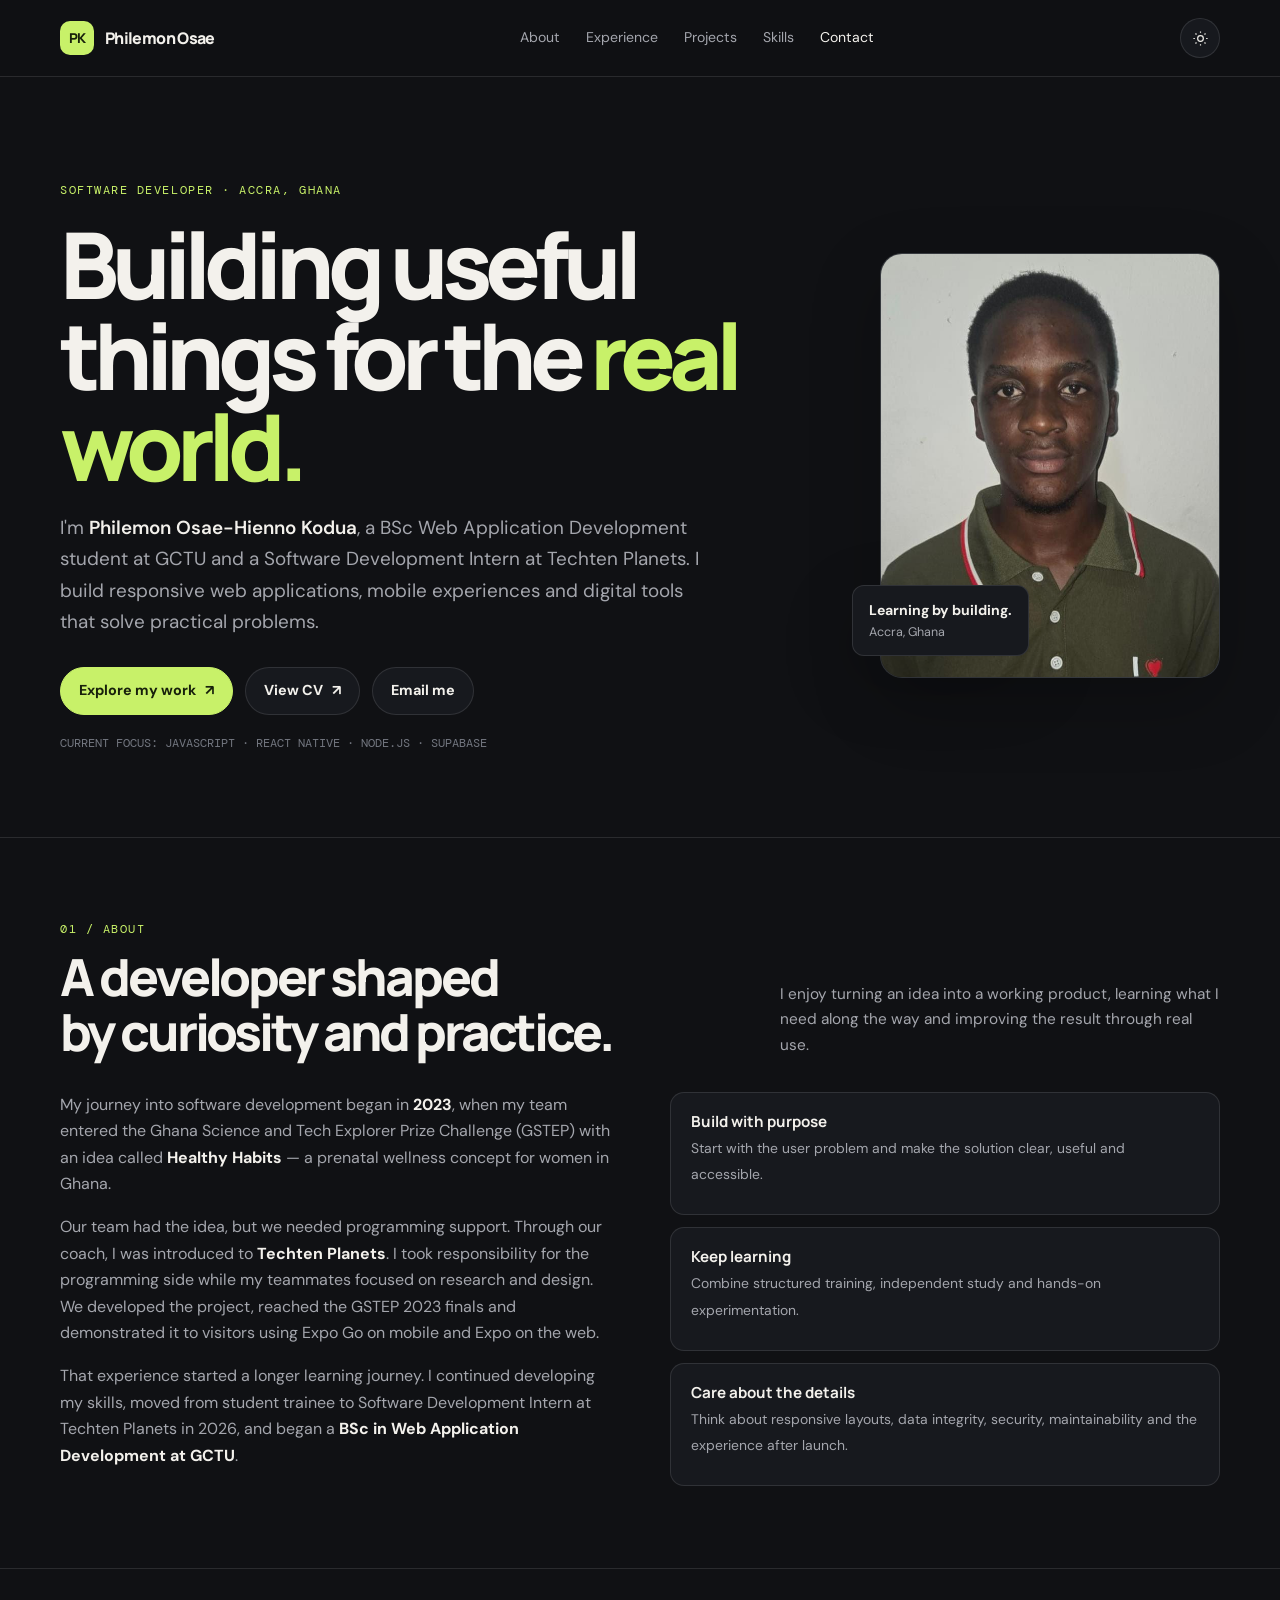
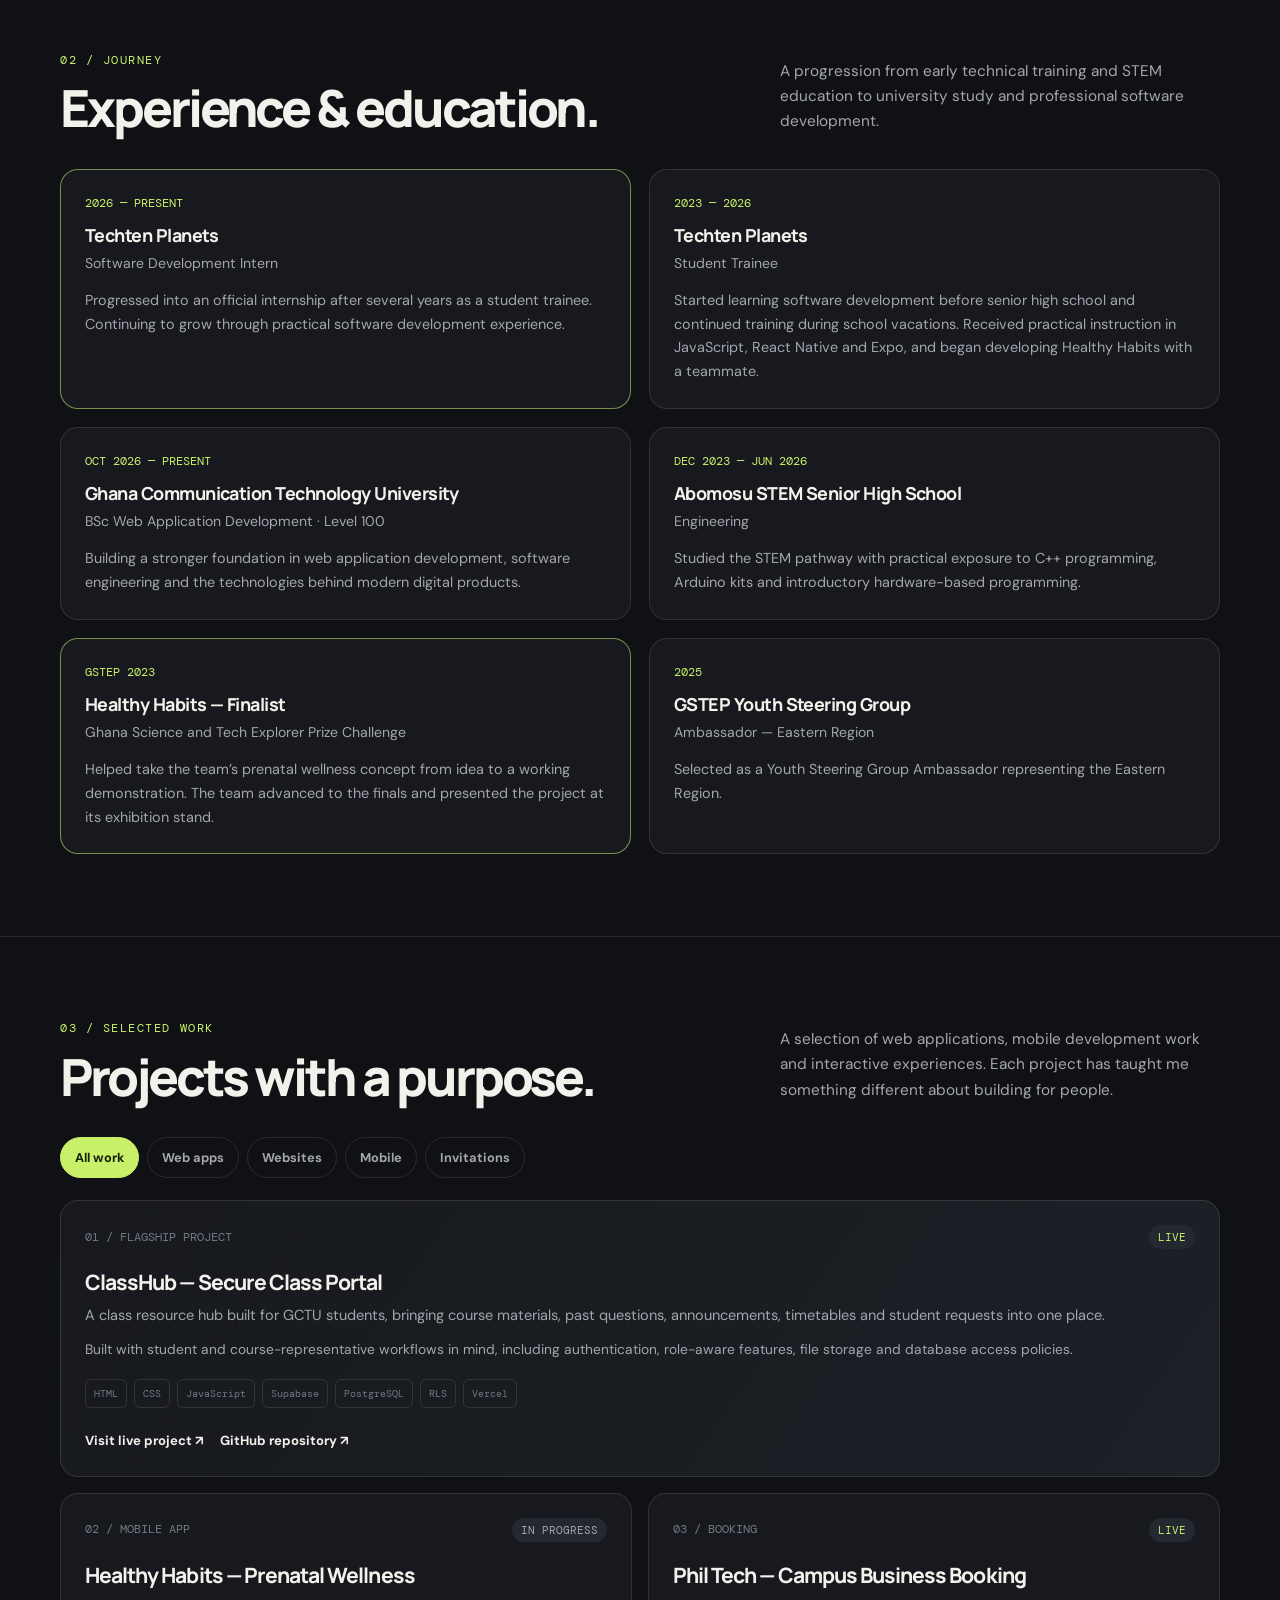
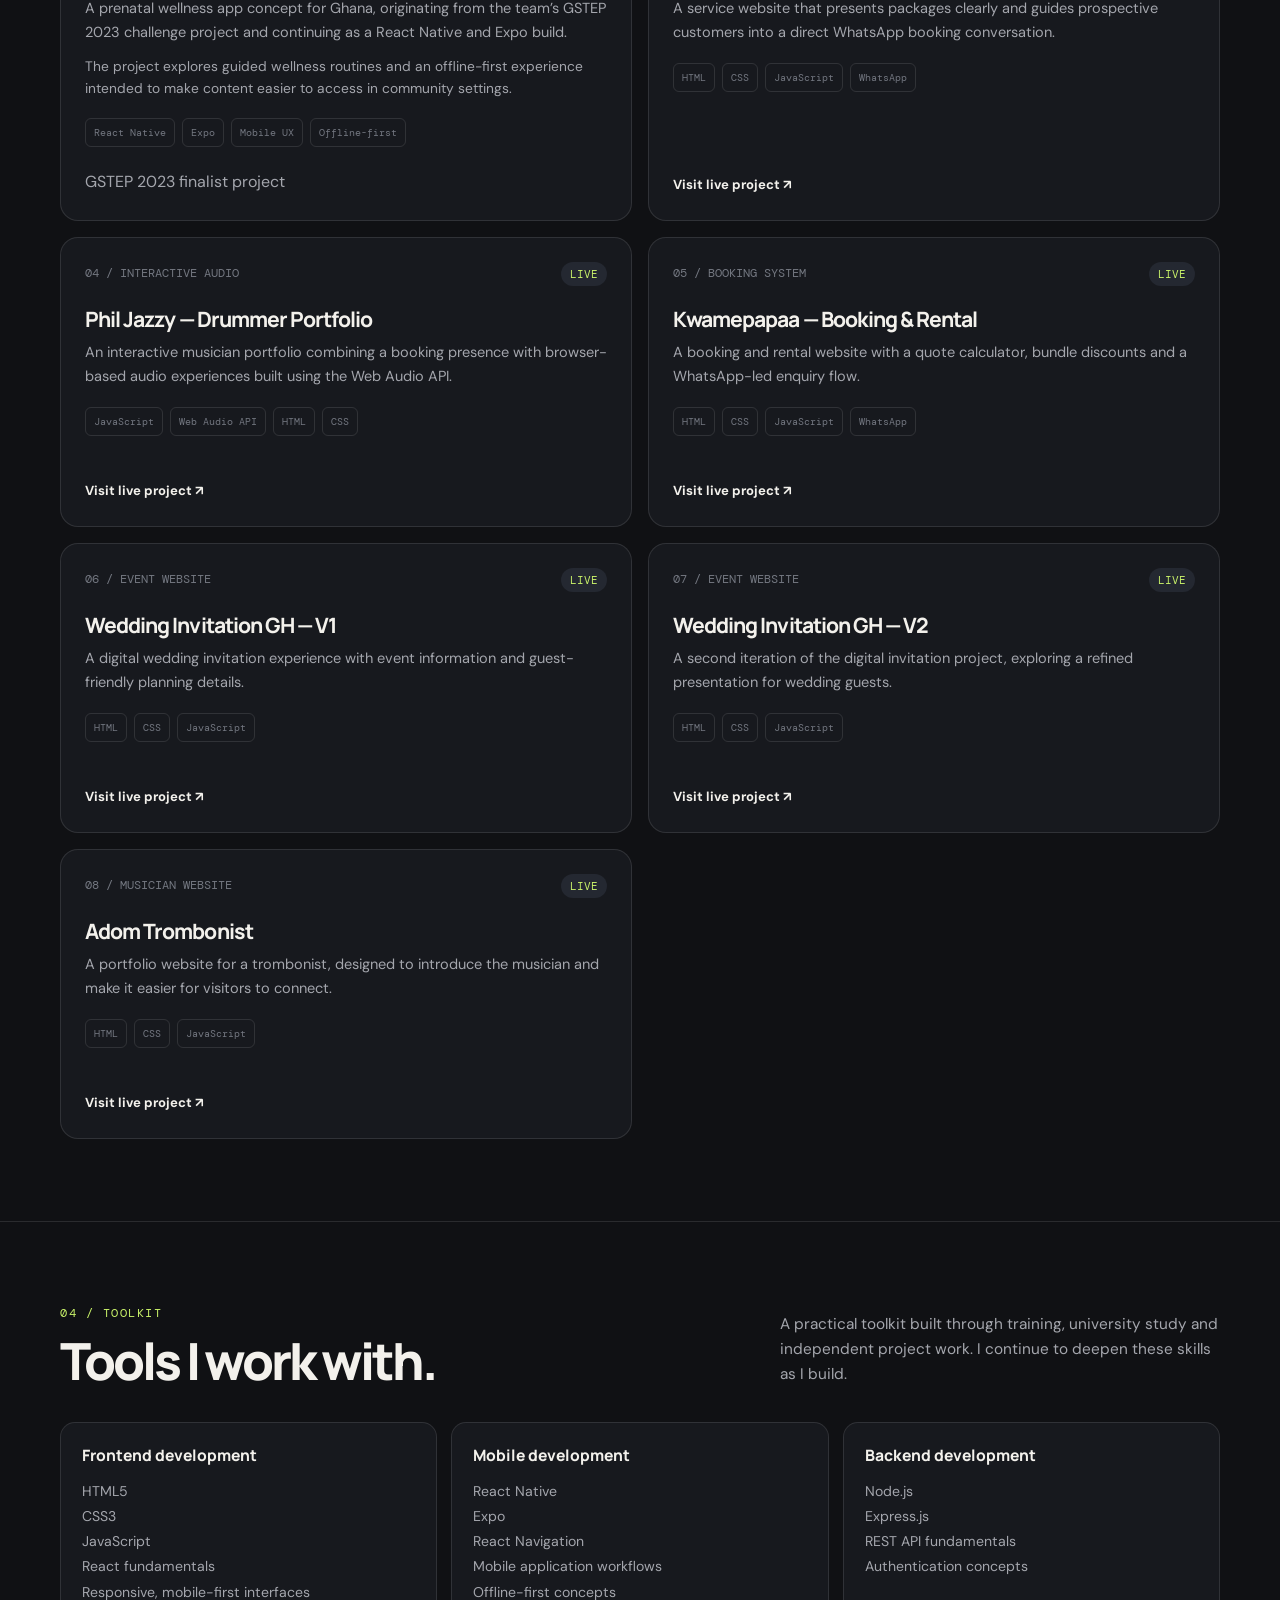
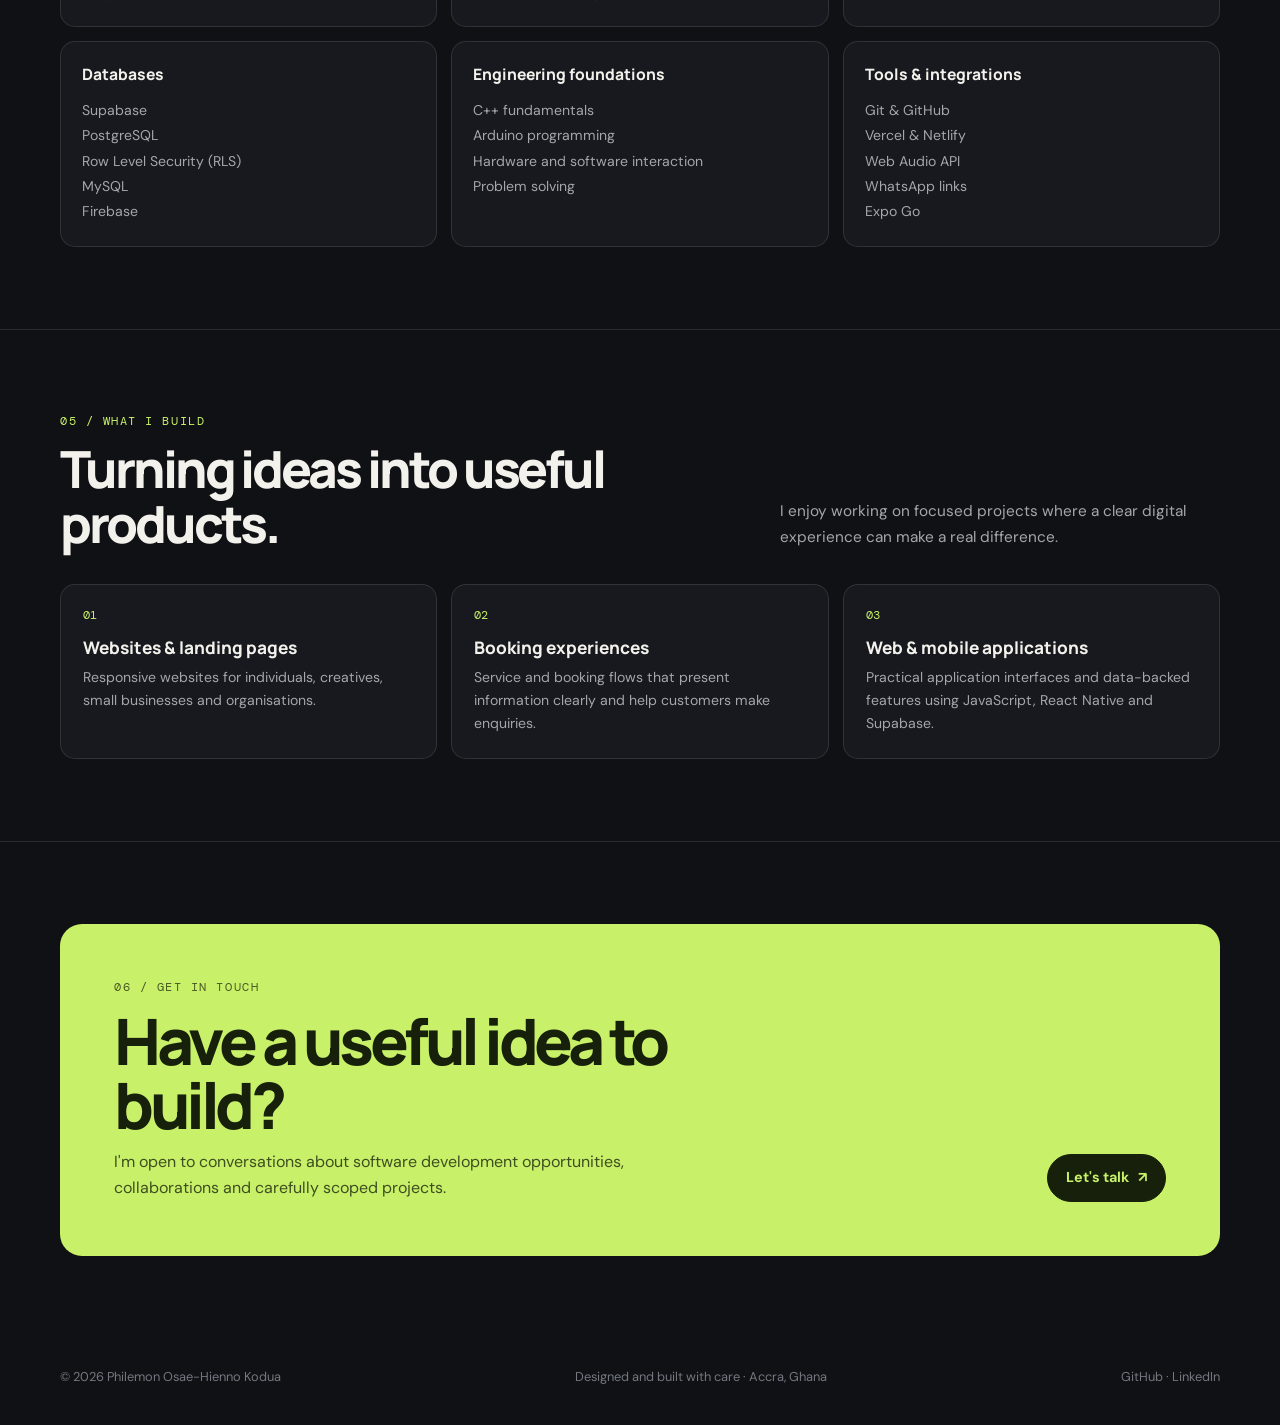
==== commit b70a600b: "Update index.html" ====
--- a/index.html
+++ b/index.html
@@ -1,393 +1,1406 @@
-<!DOCTYPE html>
-<html lang="en">
+
+<!doctype html>
+<html lang="en" data-theme="dark">
 <head>
-<meta charset="UTF-8">
-<meta name="viewport" content="width=device-width, initial-scale=1.0, viewport-fit=cover">
-<title>Philemon's Game Center — 10 Games to Relax & Play 🎮</title>
-<link href="https://fonts.googleapis.com/css2?family=Quicksand:wght@500;600;700&family=Bricolage+Grotesque:wght@700;800&display=swap" rel="stylesheet">
-<style>
-*{margin:0;padding:0;box-sizing:border-box}
-:root{--bg:#0E1B1A;--card:#162A28;--card2:#1E3A36;--ink:#FFF8EC;--muted:#B8CFC8;--mint:#7FFFD4;--gold:#FFC700;--pink:#FF9EC6;--sky:#7EC8FF;--purple:#C9A7FF;--green:#4ADE80;--orange:#FF5C28;--red:#EF4444}
-body{font-family:'Quicksand',sans-serif;background:var(--bg);color:var(--ink);overflow-x:hidden;min-height:100vh}
-button{font-family:inherit;cursor:pointer;border:0} input,select{font-family:inherit}
-.btn{padding:11px 16px;border-radius:99px;font-weight:700;font-size:13px;transition:.15s}
-.btn:active{transform:scale(.95)} .btn-mint{background:var(--mint);color:#0A2A22}.btn-gold{background:var(--gold);color:#111}.btn-white{background:#fff;color:#111}.btn-ghost{background:#222;color:#fff;border:2px solid #333}.btn-pink{background:var(--pink);color:#111}
-.wrap{max-width:1120px;margin:0 auto;padding:0 14px}
-#top{position:sticky;top:0;z-index:60;background:rgba(14,27,26,.94);backdrop-filter:blur(12px);border-bottom:1px solid #2A4A44}
-#top .wrap{display:flex;justify-content:space-between;align-items:center;height:60px;gap:8px}
-.logo{font-family:'Bricolage Grotesque',sans-serif;font-weight:800;font-size:18px}.logo span{color:var(--mint)}
-.topRight{display:flex;gap:6px;align-items:center}
-.chip{background:#1E3A36;border:1px solid #2A4A44;padding:7px 10px;border-radius:99px;font-size:12px;font-weight:700;white-space:nowrap}
-.xpBar{width:80px;height:8px;background:#222;border-radius:99px;overflow:hidden}.xpBar i{display:block;height:100%;background:linear-gradient(90deg,var(--mint),var(--gold));width:0;transition:width .5s}
-.hero{text-align:center;padding:24px 0 10px}
-.hero h1{font-family:'Bricolage Grotesque',sans-serif;font-size:clamp(32px,8vw,58px);line-height:1.02}
-.hero h1 i{font-style:normal;color:var(--mint)}
-.hero p{color:var(--muted);max-width:620px;margin:10px auto 0;font-size:14.5px}.hero p b{color:#fff}
-.moodRow{display:flex;gap:8px;justify-content:center;flex-wrap:wrap;margin-top:14px}
-.moodRow button{padding:9px 14px;border-radius:99px;background:#1E3A36;border:2px solid #2A4A44;color:#fff;font-weight:700;font-size:12.5px}
-.moodRow button.on{background:var(--mint);color:#0A2A22;border-color:var(--mint)}
-#moodMsg{margin-top:10px;font-weight:700;color:var(--gold);min-height:22px;font-size:14px}
-.stats{display:grid;grid-template-columns:repeat(4,1fr);gap:8px;margin:14px 0}
-.stat{background:var(--card);border:1px solid #2A4A44;border-radius:16px;padding:12px;text-align:center}
-.stat b{font-size:22px;display:block}.stat span{font-size:11.5px;color:var(--muted)}
-/* GAME GRID HOME */
-.homeGrid{display:grid;grid-template-columns:repeat(5,1fr);gap:10px;margin:14px 0}
-.homeCard{background:var(--card);border:2px solid #2A4A44;border-radius:18px;padding:14px 10px;text-align:center;cursor:pointer;transition:.15s}
-.homeCard:hover{transform:translateY(-3px);border-color:var(--mint)}
-.homeCard:active{transform:scale(.96)}
-.homeCard b{font-size:28px;display:block}.homeCard h3{font-size:13px;margin:6px 0 2px}.homeCard p{font-size:11px;color:var(--muted);line-height:1.4}
-.homeCard .pts{font-size:11px;font-weight:800;color:var(--gold);margin-top:6px}
-/* TABS */
-.tabs{display:flex;gap:6px;flex-wrap:wrap;justify-content:center;margin:8px 0 14px;position:sticky;top:60px;z-index:40;background:var(--bg);padding:8px 0}
-.tabs button{padding:9px 12px;border-radius:99px;background:#1E3A36;border:2px solid #2A4A44;color:#fff;font-weight:700;font-size:12px}
-.tabs button.on{background:var(--mint);color:#0A2A22;border-color:var(--mint)}
-.panel{display:none}.panel.on{display:block;animation:fade .3s}
-@keyframes fade{from{opacity:0;transform:translateY(8px)}to{opacity:1;transform:none}}
-.card{background:var(--card);border:1px solid #2A4A44;border-radius:20px;padding:18px}
-.card h2{font-size:20px}.card p{color:var(--muted);font-size:13.5px;margin:6px 0}
-.gameArea{height:340px;border-radius:16px;position:relative;overflow:hidden;border:1px solid #2A4A44;margin-top:12px;background:#162A28}
-.controls{display:flex;gap:8px;flex-wrap:wrap;justify-content:center;margin-top:12px}
-/* BREATHE */
-.breatheCircle{width:200px;height:200px;margin:16px auto;border-radius:50%;background:radial-gradient(circle at 35% 35%,#fff,#7FFFD4 30%,#2A7A5A 70%,#162A28);display:grid;place-items:center;box-shadow:0 0 60px rgba(127,255,212,.4);transition:transform 4s ease-in-out,box-shadow 4s;text-align:center}
-.breatheCircle.in{transform:scale(1.35)} .breatheCircle.out{transform:scale(.85)}
-.breatheCircle span{font-weight:800;font-size:17px;color:#0A2A22;line-height:1.3}.breatheCircle small{font-size:12px;opacity:.7}
-/* BUBBLE */
-.bubble{position:absolute;border-radius:50%;background:radial-gradient(circle at 30% 30%,rgba(255,255,255,.9),rgba(127,255,212,.4) 30%,transparent);border:1.5px solid rgba(255,255,255,.5);display:grid;place-items:center;animation:rise linear forwards;cursor:pointer}
-@keyframes rise{from{transform:translateY(0) scale(.6);opacity:0}10%{opacity:1}to{transform:translateY(-400px) scale(1.1);opacity:0}}
-.bubble.pop{animation:pop .25s forwards!important}
-@keyframes pop{to{transform:scale(1.8);opacity:0}}
-/* GARDEN */
-.sun{position:absolute;top:16px;right:18px;width:52px;height:52px;background:#FFC700;border-radius:50%;box-shadow:0 0 30px #FFC700;display:grid;place-items:center;font-size:24px}
-.plant{position:absolute;bottom:0;transform-origin:bottom center;animation:grow .5s ease-out;cursor:pointer;text-align:center}
-@keyframes grow{from{transform:scale(0)}to{transform:scale(1)}}
-.plant .emoji{font-size:36px;display:block}.plant .label{font-size:10px;font-weight:700;background:rgba(0,0,0,.55);color:#fff;padding:2px 6px;border-radius:99px;white-space:nowrap}
-/* STARS */
-.starFall{position:absolute;font-size:26px;animation:fall linear forwards;cursor:pointer}
-@keyframes fall{from{transform:translateY(-20px) rotate(0)}to{transform:translateY(360px) rotate(360deg)}}
-/* MEMORY */
-.memGrid{display:grid;grid-template-columns:repeat(4,1fr);gap:8px;margin-top:12px}
-.mem{height:72px;border-radius:14px;background:#1E3A36;border:2px solid #2A4A44;font-size:26px;color:#fff;transition:.2s}
-.mem.flip{background:#fff;color:#111;transform:rotateY(180deg)}
-.mem.matched{background:var(--mint);color:#0A2A22;border-color:var(--mint)}
-/* SNAKE */
-#snakeCanvas{width:100%;max-width:420px;height:320px;background:#0A2A22;border-radius:14px;display:block;margin:12px auto;border:2px solid #2A4A44}
-.dpad{display:grid;grid-template-columns:repeat(3,64px);gap:6px;justify-content:center;margin-top:8px}
-.dpad button{height:52px;border-radius:14px;background:#1E3A36;border:2px solid #2A4A44;color:#fff;font-size:20px}
-.dpad button:active{background:var(--mint);color:#111}
-/* COLOR ZEN */
-.colorBig{width:140px;height:140px;border-radius:50%;margin:14px auto;box-shadow:0 0 40px rgba(255,255,255,.2);transition:background .3s;cursor:pointer}
-.colorOpts{display:grid;grid-template-columns:repeat(4,1fr);gap:8px;margin-top:12px}
-.colorOpts button{height:48px;border-radius:12px;border:2px solid #fff;font-weight:800;color:#fff}
-/* WHACK */
-.whackGrid{display:grid;grid-template-columns:repeat(3,1fr);gap:8px;margin-top:12px}
-.whackHole{height:86px;border-radius:16px;background:#0A2A22;border:2px solid #2A4A44;display:grid;place-items:center;font-size:36px;overflow:hidden}
-.whackHole.active{background:#2A4A22}
-/* PIANO */
-.piano{display:grid;grid-template-columns:repeat(7,1fr);gap:5px;margin-top:12px}
-.piano button{height:80px;border-radius:12px;background:#fff;color:#111;font-weight:800;font-size:13px;box-shadow:0 5px 0 #ccc}
-.piano button:active{transform:translateY(3px);background:var(--gold)}
-.piano button.playing{background:var(--mint)}
-.soundGrid{display:grid;grid-template-columns:repeat(4,1fr);gap:8px;margin-top:12px}
-.soundBtn{padding:14px 8px;border-radius:14px;background:#1E3A36;border:2px solid #2A4A44;color:#fff;text-align:center}
-.soundBtn.on{background:var(--mint);color:#0A2A22;border-color:var(--mint)}
-.soundBtn b{display:block;font-size:20px}.soundBtn span{font-size:11px;font-weight:700}
-/* NUMBER / QUIZ */
-.quizOpt{display:grid;gap:8px;margin-top:12px}
-.quizOpt button{padding:13px;text-align:left;border-radius:12px;border:2px solid #444;background:#222;color:#fff;font-weight:600;font-size:14px}
-.quizOpt button.correct{background:var(--green)!important}.quizOpt button.wrong{background:var(--red)!important}
-/* LEADER */
-.lbRow{display:flex;align-items:center;gap:10px;padding:11px 12px;border-radius:12px;background:#1E3A36;border:1px solid #2A4A44;margin-top:8px}
-.lbRow.me{border-color:var(--gold);background:#2A2A1A}
-.lbRank{width:32px;height:32px;border-radius:50%;display:grid;place-items:center;font-weight:800;background:#222;flex-shrink:0}
-.rewardGrid{display:grid;grid-template-columns:repeat(4,1fr);gap:8px;margin-top:12px}
-.reward{padding:12px 8px;border-radius:14px;background:#1E3A36;border:2px solid #2A4A44;text-align:center;opacity:.35}
-.reward.unlocked{opacity:1;border-color:var(--gold);background:#2A2A1A}
-.reward b{font-size:22px;display:block}.reward span{font-size:11px;font-weight:700}
-#toast{position:fixed;left:50%;bottom:20px;transform:translate(-50%,12px);background:#fff;color:#111;padding:12px 16px;border-radius:12px;font-weight:800;opacity:0;pointer-events:none;transition:.2s;z-index:100;border:2px solid var(--mint);max-width:92vw;text-align:center;font-size:14px}
-#toast.show{opacity:1;transform:translate(-50%,0)}
-#confetti{position:fixed;inset:0;pointer-events:none;z-index:99}.confetti{position:absolute;width:9px;height:13px;top:-20px;animation:cFall linear forwards}
-@keyframes cFall{to{transform:translateY(110vh) rotate(720deg)}}
-#nameModal{position:fixed;inset:0;background:rgba(0,0,0,.82);z-index:120;display:none;place-items:center;padding:16px}
-#nameModal.show{display:grid}.modalCard{background:#162A28;border:2px solid var(--gold);border-radius:20px;padding:22px;width:100%;max-width:360px;text-align:center}
-.modalCard input{width:100%;padding:13px;border-radius:12px;border:2px solid #444;background:#111;color:#fff;font-size:16px;font-weight:700;margin:12px 0;text-align:center}
-footer{text-align:center;padding:22px 0;color:var(--muted);font-size:13px}
-@media(max-width:760px){.stats{grid-template-columns:1fr 1fr}.homeGrid{grid-template-columns:repeat(2,1fr)}.soundGrid{grid-template-columns:repeat(2,1fr)}.rewardGrid{grid-template-columns:repeat(2,1fr)}.topRight .hideM{display:none}.colorOpts{grid-template-columns:repeat(2,1fr)}}
-</style>
+  <meta charset="utf-8">
+  <meta name="viewport" content="width=device-width, initial-scale=1">
+  <meta name="theme-color" content="#101114">
+  <meta name="description" content="Philemon Osae-Hienno Kodua is a Ghana-based software developer and Software Development Intern building web applications, mobile experiences and practical digital products.">
+  <meta name="author" content="Philemon Osae-Hienno Kodua">
+  <title>Philemon Osae-Hienno Kodua — Software Developer</title>
+
+  <link rel="preconnect" href="https://fonts.googleapis.com">
+  <link rel="preconnect" href="https://fonts.gstatic.com" crossorigin>
+  <link href="https://fonts.googleapis.com/css2?family=DM+Mono:wght@400;500&family=DM+Sans:wght@400;500;600;700&family=Manrope:wght@400;500;600;700;800&display=swap" rel="stylesheet">
+
+  <script>
+    try {
+      const savedTheme = localStorage.getItem('theme');
+      if (savedTheme === 'light' || savedTheme === 'dark') {
+        document.documentElement.dataset.theme = savedTheme;
+      }
+    } catch (_) {}
+  </script>
+
+  <style>
+    :root {
+      color-scheme: dark;
+      --bg: #101114;
+      --surface: #17191e;
+      --surface-2: #1d2026;
+      --surface-3: #242831;
+      --text: #f3f1ec;
+      --muted: #a4a6ad;
+      --subtle: #737780;
+      --line: rgba(255,255,255,.11);
+      --accent: #c8f169;
+      --accent-ink: #17200b;
+      --shadow: 0 24px 70px rgba(0,0,0,.22);
+      --max: 1160px;
+      --radius: 18px;
+    }
+
+    html[data-theme="light"] {
+      color-scheme: light;
+      --bg: #f5f5f1;
+      --surface: #fff;
+      --surface-2: #f0f1eb;
+      --surface-3: #e8eae2;
+      --text: #171914;
+      --muted: #565b50;
+      --subtle: #777d71;
+      --line: rgba(20,25,15,.13);
+      --accent: #577d1e;
+      --accent-ink: #fff;
+      --shadow: 0 24px 70px rgba(30,35,20,.08);
+    }
+
+    * { box-sizing: border-box; }
+
+    html {
+      scroll-behavior: smooth;
+      scroll-padding-top: 92px;
+    }
+
+    body {
+      margin: 0;
+      background: var(--bg);
+      color: var(--text);
+      font-family: "DM Sans", sans-serif;
+      line-height: 1.65;
+      -webkit-font-smoothing: antialiased;
+    }
+
+    a { color: inherit; text-decoration: none; }
+    button { font: inherit; }
+
+    button:focus-visible,
+    a:focus-visible {
+      outline: 2px solid var(--accent);
+      outline-offset: 4px;
+    }
+
+    .wrap {
+      width: min(var(--max), calc(100% - 48px));
+      margin-inline: auto;
+    }
+
+    .mono, .eyebrow, .tag, .project-index, .meta, .nav-label {
+      font-family: "DM Mono", monospace;
+    }
+
+    .eyebrow {
+      color: var(--accent);
+      font-size: .74rem;
+      letter-spacing: .13em;
+      text-transform: uppercase;
+    }
+
+    .muted { color: var(--muted); }
+
+    .topbar {
+      position: sticky;
+      top: 0;
+      z-index: 50;
+      border-bottom: 1px solid var(--line);
+      background: color-mix(in srgb, var(--bg) 86%, transparent);
+      backdrop-filter: blur(18px);
+    }
+
+    .nav {
+      min-height: 76px;
+      display: flex;
+      align-items: center;
+      justify-content: space-between;
+      gap: 24px;
+    }
+
+    .brand {
+      display: inline-flex;
+      align-items: center;
+      gap: 11px;
+      font: 800 1rem "Manrope", sans-serif;
+      letter-spacing: -.04em;
+    }
+
+    .brand-mark {
+      width: 34px;
+      height: 34px;
+      display: grid;
+      place-items: center;
+      border-radius: 10px;
+      background: var(--accent);
+      color: var(--accent-ink);
+      font: 800 .85rem "Manrope", sans-serif;
+    }
+
+    .nav-links {
+      display: flex;
+      align-items: center;
+      gap: 26px;
+    }
+
+    .nav-links a {
+      color: var(--muted);
+      font-size: .88rem;
+      transition: color .2s;
+    }
+
+    .nav-links a:hover,
+    .nav-links a.active {
+      color: var(--text);
+    }
+
+    .nav-actions {
+      display: flex;
+      align-items: center;
+      gap: 10px;
+    }
+
+    .icon-btn, .menu-btn {
+      width: 40px;
+      height: 40px;
+      border: 1px solid var(--line);
+      border-radius: 50%;
+      color: var(--text);
+      background: var(--surface);
+      display: grid;
+      place-items: center;
+      cursor: pointer;
+    }
+
+    .menu-btn {
+      display: none;
+      border-radius: 12px;
+    }
+
+    .icon-btn svg, .menu-btn svg {
+      width: 17px;
+      height: 17px;
+    }
+
+    .mobile-panel {
+      display: none;
+      padding: 0 0 18px;
+    }
+
+    .mobile-panel a {
+      display: block;
+      padding: 11px 0;
+      color: var(--muted);
+      border-top: 1px solid var(--line);
+    }
+
+    .hero {
+      padding: 104px 0 86px;
+    }
+
+    .hero-grid {
+      display: grid;
+      grid-template-columns: minmax(0, 1.35fr) minmax(260px, .65fr);
+      gap: 76px;
+      align-items: center;
+    }
+
+    .hero h1 {
+      max-width: 820px;
+      margin: 18px 0 20px;
+      font: 800 clamp(3.15rem, 7.2vw, 6.6rem)/.99 "Manrope", sans-serif;
+      letter-spacing: -.075em;
+    }
+
+    .hero h1 span { color: var(--accent); }
+
+    .hero-copy {
+      max-width: 660px;
+      color: var(--muted);
+      font-size: clamp(1.02rem, 1.5vw, 1.18rem);
+    }
+
+    .hero-copy strong {
+      color: var(--text);
+      font-weight: 600;
+    }
+
+    .hero-actions {
+      display: flex;
+      flex-wrap: wrap;
+      gap: 12px;
+      margin-top: 30px;
+    }
+
+    .btn {
+      min-height: 48px;
+      display: inline-flex;
+      align-items: center;
+      justify-content: center;
+      gap: 9px;
+      padding: 0 18px;
+      border-radius: 999px;
+      border: 1px solid var(--line);
+      background: var(--surface);
+      color: var(--text);
+      font-size: .9rem;
+      font-weight: 700;
+      transition: transform .2s, border-color .2s, background .2s;
+    }
+
+    .btn:hover {
+      transform: translateY(-2px);
+      border-color: var(--accent);
+    }
+
+    .btn-primary {
+      background: var(--accent);
+      color: var(--accent-ink);
+      border-color: var(--accent);
+    }
+
+    .btn svg {
+      width: 16px;
+      height: 16px;
+    }
+
+    .hero-note {
+      margin-top: 20px;
+      font: .74rem "DM Mono", monospace;
+      color: var(--subtle);
+    }
+
+    .portrait-wrap {
+      position: relative;
+      max-width: 340px;
+      justify-self: end;
+      width: 100%;
+    }
+
+    .portrait {
+      aspect-ratio: 4 / 5;
+      overflow: hidden;
+      border-radius: 22px;
+      border: 1px solid var(--line);
+      background: var(--surface-2);
+      box-shadow: var(--shadow);
+      position: relative;
+    }
+
+    .portrait img {
+      width: 100%;
+      height: 100%;
+      display: block;
+      object-fit: cover;
+      object-position: center 28%;
+    }
+
+    .portrait-placeholder {
+      height: 100%;
+      display: grid;
+      place-items: center;
+      color: var(--subtle);
+      font: 800 4.5rem "Manrope", sans-serif;
+      letter-spacing: -.08em;
+    }
+
+    .portrait-caption {
+      position: absolute;
+      left: -28px;
+      bottom: 22px;
+      padding: 13px 16px;
+      border: 1px solid var(--line);
+      border-radius: 12px;
+      background: var(--surface);
+      box-shadow: var(--shadow);
+      font-size: .78rem;
+    }
+
+    .portrait-caption strong {
+      display: block;
+      font-size: .88rem;
+    }
+
+    .section {
+      padding: 82px 0;
+      border-top: 1px solid var(--line);
+    }
+
+    .section-head {
+      display: flex;
+      justify-content: space-between;
+      align-items: end;
+      gap: 24px;
+      margin-bottom: 34px;
+    }
+
+    .section h2 {
+      margin: 10px 0 0;
+      font: 800 clamp(2rem, 4vw, 3.4rem)/1.06 "Manrope", sans-serif;
+      letter-spacing: -.06em;
+    }
+
+    .section-intro {
+      max-width: 440px;
+      margin: 0;
+      color: var(--muted);
+      font-size: .96rem;
+    }
+
+    .about-grid {
+      display: grid;
+      grid-template-columns: 1fr 1fr;
+      gap: 60px;
+    }
+
+    .about-copy p {
+      margin: 0 0 17px;
+      color: var(--muted);
+    }
+
+    .about-copy strong { color: var(--text); }
+
+    .principles {
+      display: grid;
+      gap: 12px;
+    }
+
+    .principle {
+      padding: 18px 20px;
+      border: 1px solid var(--line);
+      border-radius: 14px;
+      background: var(--surface);
+    }
+
+    .principle b {
+      display: block;
+      margin-bottom: 3px;
+      font: 700 .95rem "Manrope", sans-serif;
+    }
+
+    .principle span {
+      color: var(--muted);
+      font-size: .87rem;
+    }
+
+    .journey {
+      display: grid;
+      grid-template-columns: 1fr 1fr;
+      gap: 18px;
+    }
+
+    .journey-card {
+      padding: 24px;
+      border: 1px solid var(--line);
+      border-radius: var(--radius);
+      background: var(--surface);
+    }
+
+    .journey-card .meta {
+      color: var(--accent);
+      font-size: .72rem;
+    }
+
+    .journey-card h3 {
+      margin: 10px 0 5px;
+      font: 750 1.12rem "Manrope", sans-serif;
+      letter-spacing: -.03em;
+    }
+
+    .journey-card .role {
+      color: var(--muted);
+      font-size: .88rem;
+    }
+
+    .journey-card p {
+      margin: 14px 0 0;
+      color: var(--muted);
+      font-size: .9rem;
+    }
+
+    .journey-card ul {
+      margin: 12px 0 0;
+      padding-left: 18px;
+      color: var(--muted);
+      font-size: .88rem;
+    }
+
+    .journey-card li { margin: 5px 0; }
+
+    .highlight-card {
+      border-color: color-mix(in srgb, var(--accent) 48%, var(--line));
+    }
+
+    .project-toolbar {
+      display: flex;
+      flex-wrap: wrap;
+      gap: 8px;
+      margin-bottom: 22px;
+    }
+
+    .filter {
+      padding: 9px 14px;
+      border: 1px solid var(--line);
+      border-radius: 999px;
+      background: transparent;
+      color: var(--muted);
+      cursor: pointer;
+      font-size: .8rem;
+      font-weight: 700;
+    }
+
+    .filter[aria-pressed="true"] {
+      background: var(--accent);
+      border-color: var(--accent);
+      color: var(--accent-ink);
+    }
+
+    .projects {
+      display: grid;
+      grid-template-columns: repeat(2, minmax(0, 1fr));
+      gap: 16px;
+    }
+
+    .project {
+      display: flex;
+      flex-direction: column;
+      min-height: 290px;
+      padding: 24px;
+      border: 1px solid var(--line);
+      border-radius: var(--radius);
+      background: var(--surface);
+      transition: transform .22s, border-color .22s, box-shadow .22s;
+    }
+
+    .project:hover {
+      transform: translateY(-4px);
+      border-color: color-mix(in srgb, var(--accent) 55%, var(--line));
+      box-shadow: var(--shadow);
+    }
+
+    .project.featured {
+      grid-column: 1 / -1;
+      min-height: 260px;
+      background: linear-gradient(125deg, var(--surface), var(--surface-2));
+    }
+
+    .project-top {
+      display: flex;
+      justify-content: space-between;
+      align-items: center;
+      gap: 12px;
+    }
+
+    .project-index {
+      color: var(--subtle);
+      font-size: .72rem;
+    }
+
+    .status {
+      padding: 5px 9px;
+      border-radius: 999px;
+      background: var(--surface-3);
+      color: var(--muted);
+      font: .67rem "DM Mono", monospace;
+    }
+
+    .status.live { color: var(--accent); }
+
+    .project h3 {
+      margin: 18px 0 8px;
+      font: 750 1.32rem "Manrope", sans-serif;
+      letter-spacing: -.045em;
+    }
+
+    .project p {
+      margin: 0;
+      color: var(--muted);
+      font-size: .91rem;
+    }
+
+    .project .detail {
+      margin-top: 10px;
+      font-size: .86rem;
+    }
+
+    .tags {
+      display: flex;
+      flex-wrap: wrap;
+      gap: 7px;
+      margin-top: 18px;
+    }
+
+    .tag {
+      padding: 5px 8px;
+      border: 1px solid var(--line);
+      border-radius: 6px;
+      color: var(--subtle);
+      font-size: .65rem;
+    }
+
+    .project-links {
+      display: flex;
+      flex-wrap: wrap;
+      gap: 16px;
+      margin-top: auto;
+      padding-top: 22px;
+    }
+
+    .project-links a {
+      color: var(--text);
+      font-size: .82rem;
+      font-weight: 700;
+    }
+
+    .project-links a:hover { color: var(--accent); }
+
+    .skills-grid {
+      display: grid;
+      grid-template-columns: repeat(3, 1fr);
+      gap: 14px;
+    }
+
+    .skill-group {
+      padding: 21px;
+      border: 1px solid var(--line);
+      border-radius: 15px;
+      background: var(--surface);
+    }
+
+    .skill-group h3 {
+      margin: 0 0 13px;
+      font: 750 .98rem "Manrope", sans-serif;
+    }
+
+    .skill-group p {
+      margin: 0;
+      color: var(--muted);
+      font-size: .88rem;
+      line-height: 1.8;
+    }
+
+    .service-grid {
+      display: grid;
+      grid-template-columns: repeat(3, 1fr);
+      gap: 14px;
+    }
+
+    .service {
+      padding: 22px;
+      border: 1px solid var(--line);
+      border-radius: 15px;
+      background: var(--surface);
+    }
+
+    .service .number {
+      color: var(--accent);
+      font: .75rem "DM Mono", monospace;
+    }
+
+    .service h3 {
+      margin: 13px 0 7px;
+      font: 750 1.08rem "Manrope", sans-serif;
+    }
+
+    .service p {
+      margin: 0;
+      color: var(--muted);
+      font-size: .88rem;
+    }
+
+    .contact-panel {
+      padding: clamp(28px, 5vw, 54px);
+      border-radius: 22px;
+      background: var(--accent);
+      color: var(--accent-ink);
+      display: flex;
+      align-items: end;
+      justify-content: space-between;
+      gap: 30px;
+    }
+
+    .contact-panel .eyebrow {
+      color: color-mix(in srgb, var(--accent-ink) 72%, transparent);
+    }
+
+    .contact-panel h2 {
+      max-width: 650px;
+      margin: 12px 0;
+      font: 800 clamp(2.1rem, 5vw, 4.2rem)/1 "Manrope", sans-serif;
+      letter-spacing: -.07em;
+    }
+
+    .contact-panel p {
+      max-width: 510px;
+      margin: 0;
+      color: color-mix(in srgb, var(--accent-ink) 78%, transparent);
+    }
+
+    .contact-panel .btn {
+      flex-shrink: 0;
+      background: var(--accent-ink);
+      color: var(--accent);
+      border-color: var(--accent-ink);
+    }
+
+    footer {
+      padding: 28px 0 38px;
+      color: var(--subtle);
+      font-size: .8rem;
+    }
+
+    .footer-inner {
+      display: flex;
+      justify-content: space-between;
+      gap: 18px;
+      flex-wrap: wrap;
+    }
+
+    .back-top {
+      position: fixed;
+      right: 22px;
+      bottom: 22px;
+      width: 44px;
+      height: 44px;
+      border: 1px solid var(--line);
+      border-radius: 50%;
+      background: var(--surface);
+      color: var(--text);
+      cursor: pointer;
+      opacity: 0;
+      pointer-events: none;
+      transform: translateY(8px);
+      transition: .2s;
+      z-index: 30;
+    }
+
+    .back-top.visible {
+      opacity: 1;
+      pointer-events: auto;
+      transform: none;
+    }
+
+    [hidden] { display: none !important; }
+
+    @media (max-width: 900px) {
+      .hero-grid { gap: 38px; }
+      .nav-links { gap: 16px; }
+      .skills-grid, .service-grid { grid-template-columns: repeat(2, 1fr); }
+    }
+
+    @media (max-width: 720px) {
+      .wrap { width: min(100% - 36px, var(--max)); }
+      .nav { min-height: 68px; }
+      .nav-links { display: none; }
+      .menu-btn { display: grid; }
+      .mobile-panel.open { display: block; }
+      .hero { padding: 70px 0 62px; }
+      .hero-grid { grid-template-columns: 1fr; gap: 36px; }
+      .hero h1 { font-size: clamp(3rem, 14vw, 5rem); }
+      .portrait-wrap {
+        justify-self: start;
+        max-width: 260px;
+        margin-left: 24px;
+      }
+      .portrait-caption { left: -24px; }
+      .section { padding: 62px 0; }
+      .section-head { display: block; }
+      .section-intro { margin-top: 14px; }
+      .about-grid, .journey { grid-template-columns: 1fr; gap: 16px; }
+      .projects { grid-template-columns: 1fr; }
+      .project.featured { grid-column: auto; }
+      .skills-grid, .service-grid { grid-template-columns: 1fr 1fr; }
+      .contact-panel {
+        align-items: start;
+        flex-direction: column;
+      }
+    }
+
+    @media (max-width: 440px) {
+      .skills-grid, .service-grid { grid-template-columns: 1fr; }
+      .hero-actions .btn { flex: 1 1 auto; }
+      .project { padding: 20px; }
+    }
+
+    @media (prefers-reduced-motion: reduce) {
+      *, *::before, *::after {
+        scroll-behavior: auto !important;
+        animation-duration: .01ms !important;
+        animation-iteration-count: 1 !important;
+        transition-duration: .01ms !important;
+      }
+    }
+  </style>
 </head>
+
 <body>
-<div id="top"><div class="wrap"><div class="logo">Philemon's <span>Game Center 🎮</span></div><div class="topRight"><span class="chip hideM">😌 Stress: <b id="stressTop">70%</b></span><span class="chip">⭐ <span id="xpTop">0 XP</span></span><div class="xpBar"><i id="xpFill"></i></div><button class="btn btn-gold" style="padding:8px 12px;font-size:12px" onclick="showNameModal()">🏆 Join</button></div></div></div>
-<div id="nameModal"><div class="modalCard"><h2>🎮 Welcome to Game Center</h2><p style="color:var(--muted);font-size:14px;margin-top:6px">Enter name make we save your points, garden & leaderboard.</p><input id="playerNameInput" placeholder="e.g. Ama from Accra" maxlength="20"><button class="btn btn-mint" style="width:100%" onclick="saveName()">Enter Game Center →</button></div></div>
-
-<main class="wrap">
-<header class="hero">
-<h1>10 Games. One Place.<br><i>Play. Relax. Win. 🌿</i></h1>
-<p>No losing stress. No fail. Every game give you <b>Calm Points</b>. Play wetin your mood want — breathe, pop, grow, catch, remember, snake, color, whack, piano, quiz.</p>
-<div class="moodRow" id="moodRow"><button data-mood="stressed" class="on">😩 Stressed</button><button data-mood="bored">🥱 Bored</button><button data-mood="tired">😴 Tired</button><button data-mood="happy">😊 Happy</button></div>
-<p id="moodMsg">Stressed? Start with Breathe + Bubbles. Bored? Try Memory + Snake. Let's go! 💚</p>
-</header>
-
-<div class="stats">
-<div class="stat"><b id="statCalm">0</b><span>⭐ Calm Points</span></div>
-<div class="stat"><b id="statGames">0</b><span>🎮 Games Played</span></div>
-<div class="stat"><b id="statBest">0</b><span>🏆 Best Streak</span></div>
-<div class="stat"><b id="statFlowers">0</b><span>🌸 Flowers</span></div>
-</div>
-
-<!-- HOME GRID - PICK GAME -->
-<div class="homeGrid" id="homeGrid">
-<div class="homeCard" onclick="goTab('breathe')"><b>🌬️</b><h3>Breathe</h3><p>4s in, 4s out. Calm heart.</p><div class="pts">+15 per breath</div></div>
-<div class="homeCard" onclick="goTab('bubbles')"><b>🫧</b><h3>Bubble Pop</h3><p>Pop soft bubbles. So satisfying.</p><div class="pts">+3 per pop</div></div>
-<div class="homeCard" onclick="goTab('garden')"><b>🌸</b><h3>Garden</h3><p>Plant, water, grow. Save garden.</p><div class="pts">+5 per flower</div></div>
-<div class="homeCard" onclick="goTab('stars')"><b>⭐</b><h3>Catch Stars</h3><p>Catch falling stars. Make wish.</p><div class="pts">+8 per star</div></div>
-<div class="homeCard" onclick="goTab('memory')"><b>🧠</b><h3>Memory Match</h3><p>Find pairs. Train brain calmly.</p><div class="pts">+20 per pair</div></div>
-<div class="homeCard" onclick="goTab('snake')"><b>🐍</b><h3>Calm Snake</h3><p>Slow snake. Eat, grow, no rush.</p><div class="pts">+10 per food</div></div>
-<div class="homeCard" onclick="goTab('color')"><b>🎨</b><h3>Color Zen</h3><p>Match the color. Fast & fun.</p><div class="pts">+10 per correct</div></div>
-<div class="homeCard" onclick="goTab('whack')"><b>🐹</b><h3>Whack Mole</h3><p>Tap the mole. Quick reflex.</p><div class="pts">+5 per hit</div></div>
-<div class="homeCard" onclick="goTab('piano')"><b>🎹</b><h3>Sound Garden</h3><p>Piano + rain + birds. Make music.</p><div class="pts">+2 per note</div></div>
-<div class="homeCard" onclick="goTab('quiz')"><b>🧩</b><h3>Quiz + Numbers</h3><p>Fun quiz about Philemon.</p><div class="pts">+20 per correct</div></div>
-</div>
-
-<div class="tabs" id="tabs">
-<button data-tab="breathe" class="on">🌬️ Breathe</button><button data-tab="bubbles">🫧 Bubbles</button><button data-tab="garden">🌸 Garden</button><button data-tab="stars">⭐ Stars</button><button data-tab="memory">🧠 Memory</button><button data-tab="snake">🐍 Snake</button><button data-tab="color">🎨 Color</button><button data-tab="whack">🐹 Whack</button><button data-tab="piano">🎹 Sound</button><button data-tab="quiz">🧩 Quiz</button><button data-tab="leader">🏆 Leaders</button>
-</div>
-
-<!-- 1 BREATHE -->
-<section class="panel on" id="panel-breathe"><div class="card" style="text-align:center"><h2>🌬️ Breathe With Me</h2><p>Follow circle. In 4s, hold 2s, out 4s. Stress go drop.</p><div class="breatheCircle" id="breatheCircle"><span id="breatheText">Tap Start<br><small>to begin</small></span></div><p id="breathCount" style="font-size:13px;color:var(--muted)">Breaths: 0 · Stress: 70%</p><div class="controls"><button class="btn btn-mint" id="breathBtn" onclick="toggleBreath()">▶ Start Breathing</button><button class="btn btn-ghost" onclick="resetBreath()">Reset</button><button class="btn btn-gold" onclick="calmBoost()">✨ Instant Calm +20</button></div></div></section>
-
-<!-- 2 BUBBLES -->
-<section class="panel" id="panel-bubbles"><div class="card"><h2>🫧 Bubble Pop</h2><p>Tap bubbles as e dey rise. No miss penalty. Just pop.</p><div class="gameArea" id="bubbleArea" style="cursor:pointer;background:linear-gradient(180deg,#0E2A2A,#162A28)"></div><div class="controls"><span style="align-self:center;font-weight:800">Popped: <span id="bubbleScore">0</span> · Combo: <span id="bubbleCombo">x1</span></span><button class="btn btn-mint" onclick="burstBubbles()">💥 Burst 10</button><button class="btn btn-ghost" onclick="toggleRain()">🌧️ <span id="rainLabel">Rain ON</span></button></div></div></section>
-
-<!-- 3 GARDEN -->
-<section class="panel" id="panel-garden"><div class="card"><h2>🌸 My Garden</h2><p>Tap anywhere to plant. Tap flower again to water & grow. Garden dey save.</p><div class="gameArea" id="garden" style="cursor:pointer;background:linear-gradient(180deg,#7EC8FF 0%,#A8E6A1 40%,#4A7A3A 100%)"><div class="sun">☀️</div></div><div class="controls"><button class="btn btn-mint" onclick="plantRandom(5)">🌸 Plant 5</button><button class="btn btn-gold" onclick="waterAll()">💧 Water All</button><button class="btn btn-white" onclick="clearGarden()">🧹 Clear</button><span style="align-self:center;font-weight:700" id="gardenCount">0 flowers</span></div></div></section>
-
-<!-- 4 STARS -->
-<section class="panel" id="panel-stars"><div class="card"><h2>⭐ Catch Falling Stars</h2><p>Tap stars before e reach ground. Collect 20 = wish.</p><div class="gameArea" id="starArea" style="background:linear-gradient(180deg,#0A0A2A,#1A1A4A)"><div style="position:absolute;bottom:10px;left:50%;transform:translateX(-50%);font-size:44px">🧺</div></div><div class="controls"><button class="btn btn-mint" onclick="starShower()">🌠 Star Shower</button><button class="btn btn-gold" onclick="makeWish()">💫 Make Wish</button><span style="align-self:center;font-weight:700">Caught: <span id="starCaught">0</span> / 20</span></div><p id="wishText" style="text-align:center;font-weight:700;color:var(--gold);margin-top:10px;min-height:22px">Your wish go appear here ✨</p></div></section>
-
-<!-- 5 MEMORY -->
-<section class="panel" id="panel-memory"><div class="card"><h2>🧠 Memory Match — Calm Brain Game</h2><p>Flip cards, find pairs. No timer stress. Take your time.</p><div class="memGrid" id="memGrid"></div><div class="controls"><span style="align-self:center;font-weight:800">Pairs: <span id="memPairs">0</span>/8 · Flips: <span id="memFlips">0</span></span><button class="btn btn-mint" onclick="initMemory()">🔄 New Game</button></div></div></section>
-
-<!-- 6 SNAKE -->
-<section class="panel" id="panel-snake"><div class="card" style="text-align:center"><h2>🐍 Calm Snake — Slow & Chill</h2><p>Snake dey move slow, no rush. Eat 🍎, grow, no wall death — e go wrap around. Use arrows or buttons.</p><canvas id="snakeCanvas" width="420" height="320"></canvas><p style="font-weight:800">Score: <span id="snakeScore">0</span> · Length: <span id="snakeLen">3</span></p><div class="dpad"><span></span><button onclick="setDir(0,-1)">↑</button><span></span><button onclick="setDir(-1,0)">←</button><button onclick="setDir(0,1)">↓</button><button onclick="setDir(1,0)">→</button></div><div class="controls"><button class="btn btn-mint" onclick="startSnake()">▶ Start Snake</button><button class="btn btn-ghost" onclick="pauseSnake()">⏸ Pause</button><button class="btn btn-gold" onclick="speedSnake()">🐢 Slower / Faster</button></div></div></section>
-
-<!-- 7 COLOR -->
-<section class="panel" id="panel-color"><div class="card" style="text-align:center"><h2>🎨 Color Zen — Match the Color</h2><p>See the big circle color. Tap the correct color name below. Fast = more points. Wrong = no wahala, try again.</p><div class="colorBig" id="colorBig" style="background:#FF5C28"></div><p style="font-weight:800;font-size:18px" id="colorQ">Which color be this?</p><div class="colorOpts" id="colorOpts"></div><div class="controls"><span style="align-self:center;font-weight:800">Score: <span id="colorScore">0</span> · Streak: <span id="colorStreak">0</span></span><button class="btn btn-mint" onclick="newColor()">🎨 New Color</button></div></div></section>
-
-<!-- 8 WHACK -->
-<section class="panel" id="panel-whack"><div class="card"><h2>🐹 Whack-A-Mole — Quick & Fun</h2><p>Mole go pop up. Tap am fast! 30 seconds, no stress — just tap and laugh.</p><div style="text-align:center;font-weight:800">Time: <span id="whackTime">30</span>s · Hits: <span id="whackHits">0</span> · Best: <span id="whackBest">0</span></div><div class="whackGrid" id="whackGrid"><div class="whackHole">🕳️</div><div class="whackHole">🕳️</div><div class="whackHole">🕳️</div><div class="whackHole">🕳️</div><div class="whackHole">🕳️</div><div class="whackHole">🕳️</div><div class="whackHole">🕳️</div><div class="whackHole">🕳️</div><div class="whackHole">🕳️</div></div><div class="controls"><button class="btn btn-mint" onclick="startWhack()">▶ Start Whack!</button><button class="btn btn-ghost" onclick="stopWhack()">⏹ Stop</button></div></div></section>
-
-<!-- 9 SOUND -->
-<section class="panel" id="panel-piano"><div class="card"><h2>🎵 Sound Garden — Piano + Ambient</h2><p>Mix rain, birds, waves. Play piano on top. No wrong note.</p><div class="soundGrid"><button class="soundBtn" onclick="toggleSound(this,'rain')"><b>🌧️</b><span>Rain</span></button><button class="soundBtn" onclick="toggleSound(this,'birds')"><b>🐦</b><span>Birds</span></button><button class="soundBtn" onclick="toggleSound(this,'waves')"><b>🌊</b><span>Waves</span></button><button class="soundBtn" onclick="toggleSound(this,'night')"><b>🌙</b><span>Night</span></button></div><p style="font-weight:700;margin-top:14px">🎹 Calm Piano</p><div class="piano" id="piano"><button data-f="261.63">C<br><small>Do</small></button><button data-f="293.66">D<br><small>Re</small></button><button data-f="329.63">E<br><small>Mi</small></button><button data-f="349.23">F<br><small>Fa</small></button><button data-f="392">G<br><small>Sol</small></button><button data-f="440">A<br><small>La</small></button><button data-f="493.88">B<br><small>Ti</small></button></div><div class="controls"><button class="btn btn-mint" onclick="playLullaby()">▶ Play Lullaby</button><button class="btn btn-ghost" onclick="stopAllSound()">⏹ Stop All</button></div></div></section>
-
-<!-- 10 QUIZ -->
-<section class="panel" id="panel-quiz"><div class="card"><h2>🧩 Quiz — How Well You Know Philemon?</h2><p id="quizQ">Loading...</p><div class="quizOpt" id="quizOpts"></div><p id="quizFeedback" style="font-weight:800;margin-top:10px"></p><div class="controls"><button class="btn btn-mint" id="nextQuiz" style="display:none">Next Question →</button><span style="align-self:center;font-weight:700">Quiz Score: <span id="quizScore">0</span></span></div></div></section>
-
-<!-- LEADER -->
-<section class="panel" id="panel-leader"><div class="card"><h2>🏆 Calm Leaders</h2><p>Who don calm pass? Your points from ALL 10 games dey count here.</p><div style="display:flex;gap:8px;margin-top:10px;flex-wrap:wrap"><input id="lbSearch" placeholder="🔍 Search name..." style="flex:1;min-width:160px;padding:11px;border-radius:12px;border:2px solid #444;background:#111;color:#fff;font-weight:600"><select id="lbSort" style="padding:11px;border-radius:12px;border:2px solid #444;background:#111;color:#fff;font-weight:700"><option value="score">Most Calm</option><option value="name">A-Z</option></select><button class="btn btn-gold" onclick="showNameModal()">+ Join</button></div><div id="lbList"></div><div style="background:linear-gradient(135deg,#1E3A36,#2A1A3A);border:2px solid var(--purple);border-radius:16px;padding:14px;margin-top:14px;text-align:center"><b>🎁 DAILY CHALLENGE</b><p style="font-size:13px;margin-top:6px">Breathe 3x + Pop 10 bubbles + Plant 3 flowers + Match 2 pairs = +100 Points</p><p style="font-weight:800;color:var(--gold)" id="dailyProgress">Progress: 0/4</p><button class="btn btn-mint" style="margin-top:8px" onclick="claimDaily()">Claim +100 🎁</button></div><h3 style="margin-top:16px">🏅 Rewards</h3><div class="rewardGrid" id="rewards"><div class="reward" data-r="first"><b>🌱</b><span>First Breath</span></div><div class="reward" data-r="pop10"><b>🫧</b><span>Pop 10</span></div><div class="reward" data-r="garden5"><b>🌸</b><span>Garden 5</span></div><div class="reward" data-r="stars10"><b>⭐</b><span>10 Stars</span></div><div class="reward" data-r="mem"><b>🧠</b><span>Memory Win</span></div><div class="reward" data-r="snake10"><b>🐍</b><span>Snake 10</span></div><div class="reward" data-r="color5"><b>🎨</b><span>Color 5 Streak</span></div><div class="reward" data-r="whack10"><b>🐹</b><span>Whack 10</span></div></div><div class="controls"><button class="btn btn-mint" onclick="shareScore()">📤 Share My Score</button><button class="btn btn-ghost" onclick="resetGame()">🔄 Reset</button></div></div></section>
-
-<div class="card" style="margin:16px 0;text-align:center"><h2>Built with love in Accra 🇬🇭</h2><p>By <b style="color:#fff">Philemon Osae-Hienno Kodua</b> — Developer, Drummer, GCTU L100. If this calm you, share am to person wey dey stress.</p><div class="controls"><button class="btn btn-mint" onclick="shareScore()">📤 Share Game Center</button><button class="btn btn-white" onclick="window.open('https://wa.me/233206834470','_blank')">💬 WhatsApp Philemon</button><button class="btn btn-gold" onclick="window.open('https://github.com/Philemon-Osae','_blank')">GitHub ↗</button></div></div>
-</main>
-<footer>Philemon Osae-Hienno Kodua · Abomosu STEM · Techten · GCTU L100<br><span id="visitText">Take your time. No rush. Breathe. 🌿</span></footer>
-<div id="toast"></div><div id="confetti"></div>
-
-<script>
-// ===== STATE =====
-let S = JSON.parse(localStorage.getItem('gamecenter_v1')||'{}');
-S = Object.assign({xp:0, popped:0, flowers:0, stars:0, breaths:0, stress:70, name:'', rewards:[], visits:0, garden:[], games:0, bestStreak:0, streak:0, memWins:0, snakeBest:0, colorStreak:0, whackBest:0, quizScore:0}, S);
-function save(){ localStorage.setItem('gamecenter_v1', JSON.stringify(S)); renderAll(); }
-function level(){ return Math.floor(S.xp/100)+1; }
-function toast(m){ const t=document.getElementById('toast'); t.textContent=m; t.classList.add('show'); clearTimeout(window._tt); window._tt=setTimeout(()=>t.classList.remove('show'),2400); }
-function boom(n=40){ const c=['#7FFFD4','#FFC700','#FF9EC6','#7EC8FF','#fff']; const box=document.getElementById('confetti'); for(let i=0;i<n;i++){ const d=document.createElement('div'); d.className='confetti'; d.style.left=Math.random()*100+'vw'; d.style.background=c[i%c.length]; d.style.animationDuration=(1.4+Math.random()*1.4)+'s'; box.appendChild(d); setTimeout(()=>d.remove(),3000); } }
-function addXP(n, why, game){
-  S.xp+=n; S.stress=Math.max(5, S.stress-Math.ceil(n/4)); S.streak+=1; if(S.streak>S.bestStreak) S.bestStreak=S.streak;
-  if(game) S.games+=1;
-  if(why) toast(`+${n} — ${why} 🌿`);
-  checkRewards(); save();
-}
-function renderAll(){
-  document.getElementById('xpTop').textContent=S.xp+' XP · Lv '+level();
-  document.getElementById('xpFill').style.width=(S.xp%100)+'%';
-  document.getElementById('stressTop').textContent=S.stress+'%';
-  document.getElementById('statCalm').textContent=S.xp;
-  document.getElementById('statGames').textContent=S.games;
-  document.getElementById('statBest').textContent=S.bestStreak;
-  document.getElementById('statFlowers').textContent=S.flowers;
-  document.getElementById('bubbleScore').textContent=S.popped;
-  document.getElementById('starCaught').textContent=S.stars;
-  document.getElementById('gardenCount').textContent=S.flowers+' flowers · Garden Lv '+(Math.floor(S.flowers/10)+1);
-  document.getElementById('breathCount').textContent=`Breaths: ${S.breaths} · Stress: ${S.stress}%`;
-  document.getElementById('quizScore').textContent=S.quizScore;
-  document.getElementById('whackBest').textContent=S.whackBest;
-  document.querySelectorAll('#rewards .reward').forEach(r=>r.classList.toggle('unlocked', S.rewards.includes(r.dataset.r)));
-  renderLB(); renderDaily();
-}
-function unlock(r,label){ if(S.rewards.includes(r)) return; S.rewards.push(r); toast(`🏅 Unlocked: ${label}`); boom(30); save(); }
-function checkRewards(){
-  if(S.breaths>=1) unlock('first','First Breath 🌱');
-  if(S.popped>=10) unlock('pop10','Pop 10 🫧');
-  if(S.flowers>=5) unlock('garden5','Garden 5 🌸');
-  if(S.stars>=10) unlock('stars10','10 Stars ⭐');
-  if(S.memWins>=1) unlock('mem','Memory Win 🧠');
-  if(S.snakeBest>=10) unlock('snake10','Snake 10 🐍');
-  if(S.colorStreak>=5) unlock('color5','Color 5 Streak 🎨');
-  if(S.whackBest>=10) unlock('whack10','Whack 10 🐹');
-}
-// ===== TABS =====
-function goTab(tab){ document.querySelectorAll('#tabs button').forEach(b=>b.classList.toggle('on', b.dataset.tab===tab)); document.querySelectorAll('.panel').forEach(p=>p.classList.toggle('on', p.id==='panel-'+tab)); const el=document.getElementById('panel-'+tab); if(el) el.scrollIntoView({behavior:'smooth', block:'start'}); }
-document.querySelectorAll('#tabs button').forEach(b=>b.addEventListener('click',()=>goTab(b.dataset.tab)));
-// Mood
-const moodMsgs={stressed:"Stressed? Start with Breathe + Bubbles. Slow slow. 💚", bored:"Bored? Try Memory + Snake + Whack — e go wake your brain! 🥱", tired:"Tired? Sound Garden + Garden — soft, no pressure. 😴", happy:"Happy? Keep am going — play all 10, collect points! 😊"};
-document.querySelectorAll('#moodRow button').forEach(b=>b.addEventListener('click',()=>{ document.querySelectorAll('#moodRow button').forEach(x=>x.classList.remove('on')); b.classList.add('on'); document.getElementById('moodMsg').textContent=moodMsgs[b.dataset.mood]; addXP(5,'Mood check-in'); if(b.dataset.mood==='stressed') goTab('breathe'); if(b.dataset.mood==='bored') goTab('memory'); if(b.dataset.mood==='tired') goTab('piano'); if(b.dataset.mood==='happy') goTab('whack'); }));
-// ===== AUDIO =====
-let actx; function ctx(){ if(!actx) actx=new (window.AudioContext||window.webkitAudioContext)(); if(actx.state==='suspended') actx.resume(); return actx; }
-function tone(f,dur=0.6,type='sine',vol=0.25,when=0){ try{ const a=ctx(),o=a.createOscillator(),g=a.createGain(); o.type=type; o.frequency.value=f; g.gain.setValueAtTime(vol,a.currentTime+when); g.gain.exponentialRampToValueAtTime(0.001,a.currentTime+when+dur); o.connect(g); g.connect(a.destination); o.start(a.currentTime+when); o.stop(a.currentTime+when+dur);}catch(e){} }
-function softNoise(dur=0.12,vol=0.18){ try{ const a=ctx(),len=a.sampleRate*dur,buf=a.createBuffer(1,len,a.sampleRate),d=buf.getChannelData(0); for(let i=0;i<len;i++) d[i]=(Math.random()*2-1)*(1-i/len)*0.6; const s=a.createBufferSource(); s.buffer=buf; const g=a.createGain(); g.gain.value=vol; s.connect(g); g.connect(a.destination); s.start(); }catch(e){} }
-// ===== BREATHE =====
-let breathOn=false;
-function toggleBreath(){
-  breathOn=!breathOn; document.getElementById('breathBtn').textContent= breathOn?'⏸ Pause':'▶ Start Breathing';
-  const circle=document.getElementById('breatheCircle'), text=document.getElementById('breatheText');
-  if(!breathOn){ circle.className='breatheCircle'; text.innerHTML='Paused<br><small>Tap start</small>'; return; }
-  let phase='in';
-  const step=()=>{
-    if(!breathOn) return;
-    if(phase==='in'){ circle.className='breatheCircle in'; text.innerHTML='Breathe IN... 🌬️<br><small>4 seconds</small>'; setTimeout(()=>{ if(!breathOn) return; phase='hold'; step(); },4000); }
-    else if(phase==='hold'){ circle.className='breatheCircle'; text.innerHTML='Hold... ✨<br><small>2 seconds</small>'; setTimeout(()=>{ if(!breathOn) return; phase='out'; step(); },2000); }
-    else { circle.className='breatheCircle out'; text.innerHTML='Breathe OUT... 😮‍💨<br><small>4 seconds</small>'; setTimeout(()=>{ if(!breathOn) return; S.breaths++; addXP(15,'Full breath','breathe'); phase='in'; step(); },4000); }
-  }; step();
-}
-function resetBreath(){ breathOn=false; document.getElementById('breathBtn').textContent='▶ Start Breathing'; document.getElementById('breatheCircle').className='breatheCircle'; document.getElementById('breatheText').innerHTML='Tap Start<br><small>to begin</small>'; }
-function calmBoost(){ S.stress=Math.max(5,S.stress-15); addXP(20,'Instant calm','breathe'); }
-// ===== BUBBLES =====
-let bubbleRain=true, combo=0, comboTimer=null;
-function spawnBubble(big=false){ const area=document.getElementById('bubbleArea'); if(!area) return; const b=document.createElement('div'); b.className='bubble'; const size=big?70+Math.random()*40:36+Math.random()*44; b.style.width=b.style.height=size+'px'; b.style.left=Math.random()*88+'%'; b.style.bottom='-60px'; b.style.animationDuration=(4+Math.random()*3)+'s'; b.textContent=['🫧','✨','💙','💚','💛','🌸','⭐'][Math.floor(Math.random()*7)]; b.addEventListener('click',e=>{ e.stopPropagation(); popBubble(b); }); area.appendChild(b); setTimeout(()=>b.remove(),8000); }
-function popBubble(b){ if(b.dataset.popped) return; b.dataset.popped='1'; b.classList.add('pop'); softNoise(0.12,0.22); tone(520,0.18,'sine',0.18); S.popped++; combo++; clearTimeout(comboTimer); comboTimer=setTimeout(()=>combo=0,2000); document.getElementById('bubbleCombo').textContent='x'+Math.min(combo,10); addXP(3+Math.min(combo,5),'Bubble pop','bubbles'); setTimeout(()=>b.remove(),250); }
-setInterval(()=>{ if(bubbleRain) spawnBubble(); },1400);
-function burstBubbles(){ for(let i=0;i<10;i++) setTimeout(()=>spawnBubble(true), i*80); toast('💥 10 bubbles! Pop am all!'); }
-function toggleRain(){ bubbleRain=!bubbleRain; document.getElementById('rainLabel').textContent='Rain '+(bubbleRain?'ON':'OFF'); }
-document.getElementById('bubbleArea').addEventListener('click',e=>{ if(e.target.id==='bubbleArea') spawnBubble(true); });
-// ===== GARDEN =====
-const flowers=['🌸','🌷','🌹','🌻','🌼','🌺','💐','🌿','🍀'];
-function plantAt(x,y){ const g=document.getElementById('garden'); const p=document.createElement('div'); p.className='plant'; p.style.left=x+'px'; p.style.bottom=(8+Math.random()*20)+'px'; const em=flowers[Math.floor(Math.random()*flowers.length)]; p.innerHTML=`<span class="emoji">${em}</span><span class="label">Grew with love 💚</span>`; p.addEventListener('click',e=>{ e.stopPropagation(); const e2=p.querySelector('.emoji'); e2.style.fontSize='58px'; tone(523,0.5,'sine',0.2); addXP(2,'Watered flower','garden'); }); g.appendChild(p); S.garden.push({x,y,emoji:em}); if(S.garden.length>60) S.garden.shift(); S.flowers++; save(); }
-document.getElementById('garden').addEventListener('click',e=>{ const r=e.currentTarget.getBoundingClientRect(); plantAt(e.clientX-r.left-20, e.clientY-r.top); tone(392,0.6,'sine',0.18); addXP(5,'Planted flower','garden'); });
-function plantRandom(n){ const g=document.getElementById('garden'); const r=g.getBoundingClientRect(); for(let i=0;i<n;i++) setTimeout(()=>plantAt(20+Math.random()*(r.width-60),100), i*120); }
-function waterAll(){ document.querySelectorAll('.plant .emoji').forEach(em=>em.style.fontSize='58px'); addXP(15,'Watered all','garden'); toast('💧 All watered!'); }
-function clearGarden(){ document.querySelectorAll('.plant').forEach(p=>p.remove()); S.garden=[]; S.flowers=0; save(); toast('Garden cleared 🌱'); }
-S.garden.forEach(g=>{ const el=document.createElement('div'); el.className='plant'; el.style.left=g.x+'px'; el.style.bottom='18px'; el.innerHTML=`<span class="emoji">${g.emoji}</span><span class="label">Grew with love 💚</span>`; el.addEventListener('click',e=>{e.stopPropagation(); el.querySelector('.emoji').style.fontSize='58px'; addXP(2,'Watered','garden');}); document.getElementById('garden').appendChild(el); });
-// ===== STARS =====
-function spawnStar(){ const area=document.getElementById('starArea'); const s=document.createElement('div'); s.className='starFall'; s.textContent=['⭐','🌟','✨','💫'][Math.floor(Math.random()*4)]; s.style.left=Math.random()*88+'%'; s.style.top='-20px'; s.style.animationDuration=(3.5+Math.random()*2)+'s'; s.addEventListener('click',e=>{ e.stopPropagation(); S.stars++; tone(880,0.6,'sine',0.25); tone(1320,0.8,'sine',0.15,0.08); addXP(8,'Caught star','stars'); s.remove(); if(S.stars%20===0){ toast('💫 20 stars! Make a wish!'); boom(40); } }); area.appendChild(s); setTimeout(()=>s.remove(),6000); }
-setInterval(()=>{ if(document.getElementById('panel-stars').classList.contains('on')) spawnStar(); },1600);
-setInterval(spawnStar,3200);
-function starShower(){ for(let i=0;i<12;i++) setTimeout(spawnStar, i*150); }
-function makeWish(){ const wishes=["Your heart go find peace this week 💚","Someone go surprise you with good news 🎁","You go sleep well tonight 😴","Your hustle go pay — keep going 🚀","You be enough. You dey do well. 💚"]; document.getElementById('wishText').textContent='💫 Your wish: '+wishes[Math.floor(Math.random()*wishes.length)]; addXP(20,'Made a wish','stars'); boom(30); }
-// ===== MEMORY =====
-let memFirst=null, memLock=false, memPairs=0, memFlips=0;
-function initMemory(){
-  const emojis=['🌸','🥁','🎸','💻','🚀','🔥','⭐','🌿']; let deck=[...emojis,...emojis].sort(()=>Math.random()-0.5);
-  memFirst=null; memLock=false; memPairs=0; memFlips=0;
-  document.getElementById('memPairs').textContent='0'; document.getElementById('memFlips').textContent='0';
-  const grid=document.getElementById('memGrid'); grid.innerHTML='';
-  deck.forEach(em=>{
-    const b=document.createElement('button'); b.className='mem'; b.textContent='?'; b.dataset.em=em;
-    b.addEventListener('click',()=>{
-      if(memLock||b.classList.contains('flip')||b.classList.contains('matched')) return;
-      b.classList.add('flip'); b.textContent=em; memFlips++; document.getElementById('memFlips').textContent=memFlips;
-      tone(440,0.3,'sine',0.15);
-      if(!memFirst){ memFirst=b; return; }
-      if(memFirst.dataset.em===em){ memFirst.classList.add('matched'); b.classList.add('matched'); memPairs++; document.getElementById('memPairs').textContent=memPairs; addXP(20,'Memory pair','memory'); tone(880,0.5,'sine',0.25); memFirst=null; if(memPairs===8){ S.memWins++; addXP(50,'Memory win!','memory'); toast('🧠 You win Memory! +50!'); boom(50); save(); } }
-      else { memLock=true; setTimeout(()=>{ memFirst.classList.remove('flip'); memFirst.textContent='?'; b.classList.remove('flip'); b.textContent='?'; memFirst=null; memLock=false; },700); }
-    });
-    grid.appendChild(b);
-  });
-}
-initMemory();
-// ===== SNAKE =====
-const canvas=document.getElementById('snakeCanvas'), sctx=canvas.getContext('2d');
-let snake=[{x:10,y:10},{x:9,y:10},{x:8,y:10}], dir={x:1,y:0}, food={x:15,y:10}, snakeScore=0, snakeTimer=null, snakeSpeed=220, snakePaused=false;
-function setDir(x,y){ if(dir.x===-x && dir.y===-y) return; dir={x,y}; }
-function drawSnake(){
-  sctx.fillStyle='#0A2A22'; sctx.fillRect(0,0,420,320);
-  sctx.fillStyle='#FF5C28'; sctx.font='20px sans-serif'; sctx.fillText('🍎', food.x*20, food.y*20+16);
-  snake.forEach((s,i)=>{ sctx.fillStyle=i===0?'#7FFFD4':'#2A7A5A'; sctx.fillRect(s.x*20,s.y*20,18,18); sctx.fillStyle='#fff'; if(i===0){ sctx.fillRect(s.x*20+4,s.y*20+4,3,3); sctx.fillRect(s.x*20+11,s.y*20+4,3,3); } });
-}
-function stepSnake(){
-  if(snakePaused) return;
-  const head={x:snake[0].x+dir.x, y:snake[0].y+dir.y};
-  if(head.x<0) head.x=20; if(head.x>20) head.x=0; if(head.y<0) head.y=15; if(head.y>15) head.y=0;
-  if(snake.some(s=>s.x===head.x && s.y===head.y)){ toast('Oops! Snake bite itself — but no wahala, continue! 🐍'); snake=snake.slice(0,3); snakeScore=Math.max(0,snakeScore-5); }
-  snake.unshift(head);
-  if(head.x===food.x && head.y===food.y){ snakeScore+=10; S.snakeBest=Math.max(S.snakeBest,snakeScore); document.getElementById('snakeScore').textContent=snakeScore; document.getElementById('snakeLen').textContent=snake.length; food={x:Math.floor(Math.random()*20),y:Math.floor(Math.random()*15)}; tone(660,0.3,'sine',0.2); addXP(10,'Snake ate','snake'); }
-  else snake.pop();
-  drawSnake();
-}
-function startSnake(){ if(snakeTimer) clearInterval(snakeTimer); snakePaused=false; snakeTimer=setInterval(stepSnake, snakeSpeed); toast('🐍 Snake started! Eat apples!'); }
-function pauseSnake(){ snakePaused=!snakePaused; toast(snakePaused?'Paused ⏸':'Continued ▶'); }
-function speedSnake(){ snakeSpeed = snakeSpeed===220?140:220; if(snakeTimer){ clearInterval(snakeTimer); snakeTimer=setInterval(stepSnake, snakeSpeed); } toast(snakeSpeed===140?'Faster! ⚡':'Slower — calm mode 🐢'); }
-addEventListener('keydown',e=>{ if(['INPUT','SELECT','TEXTAREA'].includes(e.target.tagName)) return; if(e.key==='ArrowUp') setDir(0,-1); if(e.key==='ArrowDown') setDir(0,1); if(e.key==='ArrowLeft') setDir(-1,0); if(e.key==='ArrowRight') setDir(1,0); });
-drawSnake();
-// ===== COLOR ZEN =====
-const colors=[{name:'Orange',hex:'#FF5C28'},{name:'Mint',hex:'#7FFFD4'},{name:'Gold',hex:'#FFC700'},{name:'Pink',hex:'#FF9EC6'},{name:'Sky',hex:'#7EC8FF'},{name:'Purple',hex:'#C9A7FF'},{name:'Green',hex:'#4ADE80'},{name:'Red',hex:'#EF4444'}];
-let colorAnswer=null, colorScore=0, colorStreak=0;
-function newColor(){
-  const c=colors[Math.floor(Math.random()*colors.length)]; colorAnswer=c;
-  document.getElementById('colorBig').style.background=c.hex;
-  document.getElementById('colorQ').textContent='Which color be this? 👀';
-  const opts=[...colors].sort(()=>Math.random()-0.5).slice(0,4);
-  if(!opts.includes(c)) opts[0]=c;
-  opts.sort(()=>Math.random()-0.5);
-  const box=document.getElementById('colorOpts'); box.innerHTML='';
-  opts.forEach(o=>{ const b=document.createElement('button'); b.textContent=o.name; b.style.background=o.hex; b.style.color='#111'; b.addEventListener('click',()=>{ if(o===colorAnswer){ colorScore+=10; colorStreak++; S.colorStreak=Math.max(S.colorStreak,colorStreak); document.getElementById('colorScore').textContent=colorScore; document.getElementById('colorStreak').textContent=colorStreak; tone(880,0.4,'sine',0.2); addXP(10,'Color correct','color'); if(colorStreak>=5) toast('🎨 5 streak! You be color master!'); newColor(); } else { colorStreak=0; document.getElementById('colorStreak').textContent='0'; toast('Nope! That be '+o.name+'. Try again 💚'); } }); box.appendChild(b); });
-}
-newColor();
-// ===== WHACK =====
-let whackTimer=null, whackTime=30, whackHits=0, whackActive=false;
-function startWhack(){
-  if(whackActive) return; whackActive=true; whackTime=30; whackHits=0;
-  document.getElementById('whackHits').textContent='0'; document.getElementById('whackTime').textContent='30';
-  toast('🐹 Whack started! Tap moles!');
-  whackTimer=setInterval(()=>{
-    whackTime--; document.getElementById('whackTime').textContent=whackTime;
-    document.querySelectorAll('.whackHole').forEach(h=>{ h.classList.remove('active'); h.textContent='🕳️'; });
-    if(whackTime<=0){ stopWhack(); toast(`Done! You hit ${whackHits} moles! 🎉`); addXP(whackHits*2,'Whack game','whack'); return; }
-    const holes=[...document.querySelectorAll('.whackHole')]; const h=holes[Math.floor(Math.random()*holes.length)]; h.classList.add('active'); h.textContent=['🐹','🐰','🦔','🐹'][Math.floor(Math.random()*4)];
-  },800);
-}
-function stopWhack(){ clearInterval(whackTimer); whackActive=false; S.whackBest=Math.max(S.whackBest, whackHits); document.getElementById('whackBest').textContent=S.whackBest; document.querySelectorAll('.whackHole').forEach(h=>{h.classList.remove('active'); h.textContent='🕳️';}); save(); }
-document.querySelectorAll('.whackHole').forEach(h=>h.addEventListener('click',()=>{ if(!whackActive||!h.classList.contains('active')) return; whackHits++; document.getElementById('whackHits').textContent=whackHits; h.textContent='💥'; h.classList.remove('active'); tone(520,0.2,'sine',0.2); addXP(5,'Whack hit','whack'); setTimeout(()=>{ if(h.textContent==='💥') h.textContent='🕳️'; },300); }));
-// ===== SOUND =====
-let activeSounds={};
-function toggleSound(btn, kind){
-  btn.classList.toggle('on');
-  if(activeSounds[kind]){ clearInterval(activeSounds[kind]); delete activeSounds[kind]; toast(kind+' OFF'); return; }
-  toast(kind+' ON 🎵'); addXP(5,'Ambient','piano');
-  if(kind==='rain') activeSounds[kind]=setInterval(()=>softNoise(0.3,0.08),400);
-  if(kind==='birds') activeSounds[kind]=setInterval(()=>tone(1200+Math.random()*800,0.3,'sine',0.06),900);
-  if(kind==='waves') activeSounds[kind]=setInterval(()=>softNoise(0.8,0.07),1200);
-  if(kind==='night') activeSounds[kind]=setInterval(()=>tone(1800+Math.random()*400,0.15,'sine',0.04),700);
-}
-function stopAllSound(){ Object.values(activeSounds).forEach(clearInterval); activeSounds={}; document.querySelectorAll('.soundBtn').forEach(b=>b.classList.remove('on')); toast('Quiet mode 🤫'); }
-document.querySelectorAll('#piano button').forEach(b=>b.addEventListener('click',()=>{ const f=+b.dataset.f; tone(f,1.2,'triangle',0.3); tone(f*2,0.8,'sine',0.08); b.classList.add('playing'); setTimeout(()=>b.classList.remove('playing'),400); addXP(2,'Piano','piano'); }));
-function playLullaby(){ [261.63,293.66,329.63,392,440,392,329.63,261.63].forEach((f,i)=>tone(f,1.0,'triangle',0.22,i*0.6)); toast('🎵 Lullaby playing...'); addXP(15,'Lullaby','piano'); }
-// ===== QUIZ =====
-const quizzes=[{q:'Which tool did Philemon use to make ClassHub secure?',opts:['Only CSS','Supabase + Postgres RLS + Trigger','Just WhatsApp','No security'],ans:1},{q:'How many projects has Philemon built?',opts:['3','5','8','12'],ans:2},{q:'Where is Philemon studying now?',opts:['Abomosu STEM','Techten Planets','GCTU — BSc Web App Dev','No school'],ans:2},{q:'What does Healthy Habits do?',opts:['Booking drums','Prenatal exercises for Ghana','Wedding invitation','Online shop'],ans:1},{q:'Which language is Phil Jazzy drum machine built with?',opts:['Python','Web Audio API + JS','Only HTML','Excel'],ans:1},{q:'What is Philemon\'s calm game about?',opts:['Stress relief','Shooting','Racing','Fighting'],ans:0}];
-let qi=0, quizAnswered=false;
-function renderQuiz(){ const cur=quizzes[qi]; quizAnswered=false; document.getElementById('quizQ').textContent='🧩 Q'+(qi+1)+'/'+quizzes.length+': '+cur.q; const box=document.getElementById('quizOpts'); box.innerHTML=''; document.getElementById('quizFeedback').textContent=''; document.getElementById('nextQuiz').style.display='none'; cur.opts.forEach((o,i)=>{ const b=document.createElement('button'); b.textContent='ABCD'[i]+') '+o; b.addEventListener('click',()=>{ if(quizAnswered) return; quizAnswered=true; if(i===cur.ans){ b.classList.add('correct'); document.getElementById('quizFeedback').textContent='Correct! 🎉 +20'; S.quizScore+=20; addXP(20,'Quiz correct','quiz'); } else { b.classList.add('wrong'); document.getElementById('quizFeedback').textContent='Nope! Correct be: '+cur.opts[cur.ans]; } document.getElementById('nextQuiz').style.display='inline-flex'; }); box.appendChild(b); }); }
-document.getElementById('nextQuiz').addEventListener('click',()=>{ qi=(qi+1)%quizzes.length; renderQuiz(); }); renderQuiz();
-// ===== LEADERBOARD =====
-function getBoard(){ let board=JSON.parse(localStorage.getItem('gamecenter_board')||'null'); if(!board){ board=[{name:'Philemon 👑',score:1200,level:12},{name:'Ama — GCTU 🌸',score:680,level:7},{name:'Kwame 🇬🇭',score:540,level:6},{name:'Efua 💚',score:420,level:5},{name:'Yaw 🥁',score:310,level:4}]; localStorage.setItem('gamecenter_board',JSON.stringify(board)); } const me={name:S.name||'You (Guest)',score:S.xp,level:level(),isMe:true}; const idx=board.findIndex(r=>r.isMe); if(idx>=0) board[idx]=me; else board.push(me); return board; }
-function renderLB(){ const q=(document.getElementById('lbSearch')?.value||'').toLowerCase(); const sort=document.getElementById('lbSort')?.value||'score'; let board=getBoard().filter(r=>r.name.toLowerCase().includes(q)); if(sort==='score') board.sort((a,b)=>b.score-a.score); else board.sort((a,b)=>a.name.localeCompare(b.name)); const list=document.getElementById('lbList'); if(!list) return; list.innerHTML=board.slice(0,10).map((r,i)=>`<div class="lbRow ${r.isMe?'me':''}"><div class="lbRank">${i+1}</div><div style="flex:1;font-weight:700;min-width:0;white-space:nowrap;overflow:hidden;text-overflow:ellipsis">${r.name}</div><span style="font-size:12px;color:var(--muted)">Lv ${r.level}</span><b style="color:var(--gold)">${r.score} pts</b></div>`).join(''); const all=getBoard(); localStorage.setItem('gamecenter_board', JSON.stringify(all.filter(r=>!r.isMe))); }
-document.getElementById('lbSearch')?.addEventListener('input',renderLB); document.getElementById('lbSort')?.addEventListener('change',renderLB);
-function renderDaily(){ const done=(S.breaths>=3?1:0)+(S.popped>=10?1:0)+(S.flowers>=3?1:0)+(memPairs>=2?1:0); const el=document.getElementById('dailyProgress'); if(el) el.textContent=`Progress: ${done} / 4 — Breaths ${S.breaths}/3 · Bubbles ${S.popped}/10 · Flowers ${S.flowers}/3 · Memory pairs ${memPairs}/2`; }
-function claimDaily(){ const done=(S.breaths>=3?1:0)+(S.popped>=10?1:0)+(S.flowers>=3?1:0)+(memPairs>=2?1:0); if(done<4){ toast('Do 4 tasks first: Breathe 3x + Pop 10 + Plant 3 + Memory 2 pairs 🌿'); goTab('breathe'); return; } addXP(100,'Daily challenge','leader'); boom(60); toast('🎁 +100! Daily Champ!'); }
-function showNameModal(){ document.getElementById('nameModal').classList.add('show'); document.getElementById('playerNameInput').value=S.name||''; }
-function saveName(){ const v=document.getElementById('playerNameInput').value.trim()||'Guest'; S.name=v; save(); document.getElementById('nameModal').classList.remove('show'); toast(`Welcome, ${v}! 🎮`); boom(30); }
-document.getElementById('nameModal').addEventListener('click',e=>{ if(e.target.id==='nameModal') e.target.classList.remove('show'); });
-function shareScore(){ window.open(`https://wa.me/233206834470?text=${encodeURIComponent(`I just played Philemon's Game Center 🎮 — I get ${S.xp} Calm Points, Level ${level()}, ${S.flowers} flowers, ${S.popped} bubbles. My stress drop to ${S.stress}%. Try am!`)}`,'_blank'); }
-function resetGame(){ if(!confirm('Reset all? Garden + points go clear.')) return; localStorage.removeItem('gamecenter_v1'); location.reload(); }
-// Init
-S.visits++; save(); renderAll();
-document.getElementById('visitText').textContent=`You don visit ${S.visits} time${S.visits>1?'s':''} — take your time, no rush. Breathe. 🌿`;
-setTimeout(()=>{ if(!S.name) showNameModal(); },2000);
-for(let i=0;i<3;i++) setTimeout(()=>spawnBubble(), i*400);
-</script>
+  <header class="topbar">
+    <div class="wrap nav">
+      <a class="brand" href="#home" aria-label="Philemon Osae-Hienno Kodua home">
+        <span class="brand-mark">PK</span>
+        <span>Philemon Osae</span>
+      </a>
+
+      <nav class="nav-links" aria-label="Main navigation">
+        <a href="#about">About</a>
+        <a href="#experience">Experience</a>
+        <a href="#work">Projects</a>
+        <a href="#skills">Skills</a>
+        <a href="#contact">Contact</a>
+      </nav>
+
+      <div class="nav-actions">
+        <button class="icon-btn" id="themeToggle" type="button"
+          aria-label="Switch to light theme" title="Toggle theme">
+          <svg viewBox="0 0 24 24" fill="none" stroke="currentColor" stroke-width="1.7" aria-hidden="true">
+            <circle cx="12" cy="12" r="4"/>
+            <path d="M12 2v2m0 16v2M4.93 4.93l1.42 1.42m11.3 11.3 1.42 1.42M2 12h2m16 0h2M4.93 19.07l1.42-1.42m11.3-11.3 1.42-1.42"/>
+          </svg>
+        </button>
+
+        <button class="menu-btn" id="menuToggle" type="button"
+          aria-label="Open navigation menu" aria-expanded="false" aria-controls="mobilePanel">
+          <svg viewBox="0 0 24 24" fill="none" stroke="currentColor" stroke-width="1.8" aria-hidden="true">
+            <path d="M4 7h16M4 12h16M4 17h16"/>
+          </svg>
+        </button>
+      </div>
+    </div>
+
+    <nav class="wrap mobile-panel" id="mobilePanel" aria-label="Mobile navigation">
+      <a href="#about">About</a>
+      <a href="#experience">Experience</a>
+      <a href="#work">Projects</a>
+      <a href="#skills">Skills</a>
+      <a href="#contact">Contact</a>
+    </nav>
+  </header>
+
+  <main id="home">
+    <section class="hero wrap">
+      <div class="hero-grid">
+        <div>
+          <div class="eyebrow">Software developer · Accra, Ghana</div>
+
+          <h1>Building useful things for the <span>real world.</span></h1>
+
+          <p class="hero-copy">
+            I'm <strong>Philemon Osae-Hienno Kodua</strong>, a BSc Web Application Development student at GCTU and a Software Development Intern at Techten Planets. I build responsive web applications, mobile experiences and digital tools that solve practical problems.
+          </p>
+
+          <div class="hero-actions">
+            <a class="btn btn-primary" href="#work">Explore my work <span aria-hidden="true">↗</span></a>
+            <a class="btn" href="cv.html">View CV <span aria-hidden="true">↗</span></a>
+            <a class="btn" href="mailto:philemonosae1@gmail.com">Email me</a>
+          </div>
+
+          <div class="hero-note">
+            CURRENT FOCUS: JAVASCRIPT · REACT NATIVE · NODE.JS · SUPABASE
+          </div>
+        </div>
+
+        <div class="portrait-wrap">
+          <div class="portrait">
+            <img src="profile.jpg" alt="Portrait of Philemon Osae-Hienno Kodua"
+              width="680" height="850" fetchpriority="high"
+              onerror="this.hidden=true;this.nextElementSibling.hidden=false">
+            <div class="portrait-placeholder" hidden>PK</div>
+          </div>
+
+          <div class="portrait-caption">
+            <strong>Learning by building.</strong>
+            <span class="muted">Accra, Ghana</span>
+          </div>
+        </div>
+      </div>
+    </section>
+
+    <section class="section" id="about">
+      <div class="wrap">
+        <div class="section-head">
+          <div>
+            <div class="eyebrow">01 / About</div>
+            <h2>A developer shaped<br>by curiosity and practice.</h2>
+          </div>
+
+          <p class="section-intro">
+            I enjoy turning an idea into a working product, learning what I need along the way and improving the result through real use.
+          </p>
+        </div>
+
+        <div class="about-grid">
+          <div class="about-copy">
+            <p>
+              My journey into software development began in <strong>2023</strong>, when my team entered the Ghana Science and Tech Explorer Prize Challenge (GSTEP) with an idea called <strong>Healthy Habits</strong> — a prenatal wellness concept for women in Ghana.
+            </p>
+
+            <p>
+              Our team had the idea, but we needed programming support. Through our coach, I was introduced to <strong>Techten Planets</strong>. I took responsibility for the programming side while my teammates focused on research and design. We developed the project, reached the GSTEP 2023 finals and demonstrated it to visitors using Expo Go on mobile and Expo on the web.
+            </p>
+
+            <p>
+              That experience started a longer learning journey. I continued developing my skills, moved from student trainee to Software Development Intern at Techten Planets in 2026, and began a <strong>BSc in Web Application Development at GCTU</strong>.
+            </p>
+          </div>
+
+          <div class="principles">
+            <div class="principle">
+              <b>Build with purpose</b>
+              <span>Start with the user problem and make the solution clear, useful and accessible.</span>
+            </div>
+
+            <div class="principle">
+              <b>Keep learning</b>
+              <span>Combine structured training, independent study and hands-on experimentation.</span>
+            </div>
+
+            <div class="principle">
+              <b>Care about the details</b>
+              <span>Think about responsive layouts, data integrity, security, maintainability and the experience after launch.</span>
+            </div>
+          </div>
+        </div>
+      </div>
+    </section>
+
+    <section class="section" id="experience">
+      <div class="wrap">
+        <div class="section-head">
+          <div>
+            <div class="eyebrow">02 / Journey</div>
+            <h2>Experience & education.</h2>
+          </div>
+
+          <p class="section-intro">
+            A progression from early technical training and STEM education to university study and professional software development.
+          </p>
+        </div>
+
+        <div class="journey">
+          <article class="journey-card highlight-card">
+            <div class="meta">2026 — PRESENT</div>
+            <h3>Techten Planets</h3>
+            <div class="role">Software Development Intern</div>
+            <p>
+              Progressed into an official internship after several years as a student trainee. Continuing to grow through practical software development experience.
+            </p>
+          </article>
+
+          <article class="journey-card">
+            <div class="meta">2023 — 2026</div>
+            <h3>Techten Planets</h3>
+            <div class="role">Student Trainee</div>
+            <p>
+              Started learning software development before senior high school and continued training during school vacations. Received practical instruction in JavaScript, React Native and Expo, and began developing Healthy Habits with a teammate.
+            </p>
+          </article>
+
+          <article class="journey-card">
+            <div class="meta">OCT 2026 — PRESENT</div>
+            <h3>Ghana Communication Technology University</h3>
+            <div class="role">BSc Web Application Development · Level 100</div>
+            <p>
+              Building a stronger foundation in web application development, software engineering and the technologies behind modern digital products.
+            </p>
+          </article>
+
+          <article class="journey-card">
+            <div class="meta">DEC 2023 — JUN 2026</div>
+            <h3>Abomosu STEM Senior High School</h3>
+            <div class="role">Engineering</div>
+            <p>
+              Studied the STEM pathway with practical exposure to C++ programming, Arduino kits and introductory hardware-based programming.
+            </p>
+          </article>
+
+          <article class="journey-card highlight-card">
+            <div class="meta">GSTEP 2023</div>
+            <h3>Healthy Habits — Finalist</h3>
+            <div class="role">Ghana Science and Tech Explorer Prize Challenge</div>
+            <p>
+              Helped take the team’s prenatal wellness concept from idea to a working demonstration. The team advanced to the finals and presented the project at its exhibition stand.
+            </p>
+          </article>
+
+          <article class="journey-card">
+            <div class="meta">2025</div>
+            <h3>GSTEP Youth Steering Group</h3>
+            <div class="role">Ambassador — Eastern Region</div>
+            <p>
+              Selected as a Youth Steering Group Ambassador representing the Eastern Region.
+            </p>
+          </article>
+        </div>
+      </div>
+    </section>
+
+    <section class="section" id="work">
+      <div class="wrap">
+        <div class="section-head">
+          <div>
+            <div class="eyebrow">03 / Selected work</div>
+            <h2>Projects with a purpose.</h2>
+          </div>
+
+          <p class="section-intro">
+            A selection of web applications, mobile development work and interactive experiences. Each project has taught me something different about building for people.
+          </p>
+        </div>
+
+        <div class="project-toolbar" role="group" aria-label="Filter projects">
+          <button class="filter" type="button" data-filter="all" aria-pressed="true">All work</button>
+          <button class="filter" type="button" data-filter="webapp" aria-pressed="false">Web apps</button>
+          <button class="filter" type="button" data-filter="website" aria-pressed="false">Websites</button>
+          <button class="filter" type="button" data-filter="mobile" aria-pressed="false">Mobile</button>
+          <button class="filter" type="button" data-filter="invite" aria-pressed="false">Invitations</button>
+        </div>
+
+        <div class="projects" id="projectGrid">
+          <article class="project featured" data-category="webapp">
+            <div class="project-top">
+              <span class="project-index">01 / FLAGSHIP PROJECT</span>
+              <span class="status live">LIVE</span>
+            </div>
+
+            <h3>ClassHub — Secure Class Portal</h3>
+
+            <p>
+              A class resource hub built for GCTU students, bringing course materials, past questions, announcements, timetables and student requests into one place.
+            </p>
+
+            <p class="detail">
+              Built with student and course-representative workflows in mind, including authentication, role-aware features, file storage and database access policies.
+            </p>
+
+            <div class="tags">
+              <span class="tag">HTML</span>
+              <span class="tag">CSS</span>
+              <span class="tag">JavaScript</span>
+              <span class="tag">Supabase</span>
+              <span class="tag">PostgreSQL</span>
+              <span class="tag">RLS</span>
+              <span class="tag">Vercel</span>
+            </div>
+
+            <div class="project-links">
+              <a href="https://classhub2.vercel.app" target="_blank" rel="noopener noreferrer">Visit live project ↗</a>
+              <a href="https://github.com/Philemon-Osae/classhub2" target="_blank" rel="noopener noreferrer">GitHub repository ↗</a>
+            </div>
+          </article>
+
+          <article class="project" data-category="mobile">
+            <div class="project-top">
+              <span class="project-index">02 / MOBILE APP</span>
+              <span class="status">IN PROGRESS</span>
+            </div>
+
+            <h3>Healthy Habits — Prenatal Wellness</h3>
+
+            <p>
+              A prenatal wellness app concept for Ghana, originating from the team’s GSTEP 2023 challenge project and continuing as a React Native and Expo build.
+            </p>
+
+            <p class="detail">
+              The project explores guided wellness routines and an offline-first experience intended to make content easier to access in community settings.
+            </p>
+
+            <div class="tags">
+              <span class="tag">React Native</span>
+              <span class="tag">Expo</span>
+              <span class="tag">Mobile UX</span>
+              <span class="tag">Offline-first</span>
+            </div>
+
+            <div class="project-links">
+              <span class="muted">GSTEP 2023 finalist project</span>
+            </div>
+          </article>
+
+          <article class="project" data-category="website">
+            <div class="project-top">
+              <span class="project-index">03 / BOOKING</span>
+              <span class="status live">LIVE</span>
+            </div>
+
+            <h3>Phil Tech — Campus Business Booking</h3>
+
+            <p>
+              A service website that presents packages clearly and guides prospective customers into a direct WhatsApp booking conversation.
+            </p>
+
+            <div class="tags">
+              <span class="tag">HTML</span>
+              <span class="tag">CSS</span>
+              <span class="tag">JavaScript</span>
+              <span class="tag">WhatsApp</span>
+            </div>
+
+            <div class="project-links">
+              <a href="https://phil-tech-two.vercel.app" target="_blank" rel="noopener noreferrer">Visit live project ↗</a>
+            </div>
+          </article>
+
+          <article class="project" data-category="website">
+            <div class="project-top">
+              <span class="project-index">04 / INTERACTIVE AUDIO</span>
+              <span class="status live">LIVE</span>
+            </div>
+
+            <h3>Phil Jazzy — Drummer Portfolio</h3>
+
+            <p>
+              An interactive musician portfolio combining a booking presence with browser-based audio experiences built using the Web Audio API.
+            </p>
+
+            <div class="tags">
+              <span class="tag">JavaScript</span>
+              <span class="tag">Web Audio API</span>
+              <span class="tag">HTML</span>
+              <span class="tag">CSS</span>
+            </div>
+
+            <div class="project-links">
+              <a href="https://phil-jazzy.netlify.app" target="_blank" rel="noopener noreferrer">Visit live project ↗</a>
+            </div>
+          </article>
+
+          <article class="project" data-category="webapp">
+            <div class="project-top">
+              <span class="project-index">05 / BOOKING SYSTEM</span>
+              <span class="status live">LIVE</span>
+            </div>
+
+            <h3>Kwamepapaa — Booking & Rental</h3>
+
+            <p>
+              A booking and rental website with a quote calculator, bundle discounts and a WhatsApp-led enquiry flow.
+            </p>
+
+            <div class="tags">
+              <span class="tag">HTML</span>
+              <span class="tag">CSS</span>
+              <span class="tag">JavaScript</span>
+              <span class="tag">WhatsApp</span>
+            </div>
+
+            <div class="project-links">
+              <a href="https://kwamepapaa.netlify.app" target="_blank" rel="noopener noreferrer">Visit live project ↗</a>
+            </div>
+          </article>
+
+          <article class="project" data-category="invite">
+            <div class="project-top">
+              <span class="project-index">06 / EVENT WEBSITE</span>
+              <span class="status live">LIVE</span>
+            </div>
+
+            <h3>Wedding Invitation GH — V1</h3>
+
+            <p>
+              A digital wedding invitation experience with event information and guest-friendly planning details.
+            </p>
+
+            <div class="tags">
+              <span class="tag">HTML</span>
+              <span class="tag">CSS</span>
+              <span class="tag">JavaScript</span>
+            </div>
+
+            <div class="project-links">
+              <a href="https://weddinginvitation-gh.netlify.app" target="_blank" rel="noopener noreferrer">Visit live project ↗</a>
+            </div>
+          </article>
+
+          <article class="project" data-category="invite">
+            <div class="project-top">
+              <span class="project-index">07 / EVENT WEBSITE</span>
+              <span class="status live">LIVE</span>
+            </div>
+
+            <h3>Wedding Invitation GH — V2</h3>
+
+            <p>
+              A second iteration of the digital invitation project, exploring a refined presentation for wedding guests.
+            </p>
+
+            <div class="tags">
+              <span class="tag">HTML</span>
+              <span class="tag">CSS</span>
+              <span class="tag">JavaScript</span>
+            </div>
+
+            <div class="project-links">
+              <a href="https://wedding-invitation-gh.netlify.app" target="_blank" rel="noopener noreferrer">Visit live project ↗</a>
+            </div>
+          </article>
+
+          <article class="project" data-category="website">
+            <div class="project-top">
+              <span class="project-index">08 / MUSICIAN WEBSITE</span>
+              <span class="status live">LIVE</span>
+            </div>
+
+            <h3>Adom Trombonist</h3>
+
+            <p>
+              A portfolio website for a trombonist, designed to introduce the musician and make it easier for visitors to connect.
+            </p>
+
+            <div class="tags">
+              <span class="tag">HTML</span>
+              <span class="tag">CSS</span>
+              <span class="tag">JavaScript</span>
+            </div>
+
+            <div class="project-links">
+              <a href="https://adom-the-trombonist-gh.netlify.app" target="_blank" rel="noopener noreferrer">Visit live project ↗</a>
+            </div>
+          </article>
+        </div>
+      </div>
+    </section>
+
+    <section class="section" id="skills">
+      <div class="wrap">
+        <div class="section-head">
+          <div>
+            <div class="eyebrow">04 / Toolkit</div>
+            <h2>Tools I work with.</h2>
+          </div>
+
+          <p class="section-intro">
+            A practical toolkit built through training, university study and independent project work. I continue to deepen these skills as I build.
+          </p>
+        </div>
+
+        <div class="skills-grid">
+          <div class="skill-group">
+            <h3>Frontend development</h3>
+            <p>
+              HTML5<br>
+              CSS3<br>
+              JavaScript<br>
+              React fundamentals<br>
+              Responsive, mobile-first interfaces
+            </p>
+          </div>
+
+          <div class="skill-group">
+            <h3>Mobile development</h3>
+            <p>
+              React Native<br>
+              Expo<br>
+              React Navigation<br>
+              Mobile application workflows<br>
+              Offline-first concepts
+            </p>
+          </div>
+
+          <div class="skill-group">
+            <h3>Backend development</h3>
+            <p>
+              Node.js<br>
+              Express.js<br>
+              REST API fundamentals<br>
+              Authentication concepts
+            </p>
+          </div>
+
+          <div class="skill-group">
+            <h3>Databases</h3>
+            <p>
+              Supabase<br>
+              PostgreSQL<br>
+              Row Level Security (RLS)<br>
+              MySQL<br>
+              Firebase
+            </p>
+          </div>
+
+          <div class="skill-group">
+            <h3>Engineering foundations</h3>
+            <p>
+              C++ fundamentals<br>
+              Arduino programming<br>
+              Hardware and software interaction<br>
+              Problem solving
+            </p>
+          </div>
+
+          <div class="skill-group">
+            <h3>Tools & integrations</h3>
+            <p>
+              Git & GitHub<br>
+              Vercel & Netlify<br>
+              Web Audio API<br>
+              WhatsApp links<br>
+              Expo Go
+            </p>
+          </div>
+        </div>
+      </div>
+    </section>
+
+    <section class="section" id="services">
+      <div class="wrap">
+        <div class="section-head">
+          <div>
+            <div class="eyebrow">05 / What I build</div>
+            <h2>Turning ideas into useful products.</h2>
+          </div>
+
+          <p class="section-intro">
+            I enjoy working on focused projects where a clear digital experience can make a real difference.
+          </p>
+        </div>
+
+        <div class="service-grid">
+          <article class="service">
+            <div class="number">01</div>
+            <h3>Websites & landing pages</h3>
+            <p>Responsive websites for individuals, creatives, small businesses and organisations.</p>
+          </article>
+
+          <article class="service">
+            <div class="number">02</div>
+            <h3>Booking experiences</h3>
+            <p>Service and booking flows that present information clearly and help customers make enquiries.</p>
+          </article>
+
+          <article class="service">
+            <div class="number">03</div>
+            <h3>Web & mobile applications</h3>
+            <p>Practical application interfaces and data-backed features using JavaScript, React Native and Supabase.</p>
+          </article>
+        </div>
+      </div>
+    </section>
+
+    <section class="section" id="contact">
+      <div class="wrap">
+        <div class="contact-panel">
+          <div>
+            <div class="eyebrow">06 / Get in touch</div>
+            <h2>Have a useful idea to build?</h2>
+            <p>
+              I'm open to conversations about software development opportunities, collaborations and carefully scoped projects.
+            </p>
+          </div>
+
+          <a class="btn" href="mailto:philemonosae1@gmail.com">
+            Let's talk <span aria-hidden="true">↗</span>
+          </a>
+        </div>
+      </div>
+    </section>
+  </main>
+
+  <footer>
+    <div class="wrap footer-inner">
+      <span>© <span id="year"></span> Philemon Osae-Hienno Kodua</span>
+      <span>Designed and built with care · Accra, Ghana</span>
+      <span>
+        <a href="https://github.com/Philemon-Osae" target="_blank" rel="noopener noreferrer">GitHub</a>
+        ·
+        <a href="https://www.linkedin.com/in/philemon-osae-hienno-kodua-650492304" target="_blank" rel="noopener noreferrer">LinkedIn</a>
+      </span>
+    </div>
+  </footer>
+
+  <button class="back-top" id="backTop" type="button" aria-label="Back to top">↑</button>
+
+  <script>
+    (() => {
+      const root = document.documentElement;
+      const themeToggle = document.getElementById('themeToggle');
+      const menuToggle = document.getElementById('menuToggle');
+      const mobilePanel = document.getElementById('mobilePanel');
+      const backTop = document.getElementById('backTop');
+
+      document.getElementById('year').textContent = new Date().getFullYear();
+
+      function updateThemeButton() {
+        const isDark = root.dataset.theme !== 'light';
+
+        themeToggle.setAttribute(
+          'aria-label',
+          isDark ? 'Switch to light theme' : 'Switch to dark theme'
+        );
+      }
+
+      updateThemeButton();
+
+      themeToggle.addEventListener('click', () => {
+        const next = root.dataset.theme === 'light' ? 'dark' : 'light';
+
+        root.dataset.theme = next;
+
+        try {
+          localStorage.setItem('theme', next);
+        } catch (_) {}
+
+        updateThemeButton();
+      });
+
+      menuToggle.addEventListener('click', () => {
+        const open = menuToggle.getAttribute('aria-expanded') !== 'true';
+
+        menuToggle.setAttribute('aria-expanded', String(open));
+        menuToggle.setAttribute(
+          'aria-label',
+          open ? 'Close navigation menu' : 'Open navigation menu'
+        );
+
+        mobilePanel.classList.toggle('open', open);
+      });
+
+      mobilePanel.querySelectorAll('a').forEach(link => {
+        link.addEventListener('click', () => {
+          mobilePanel.classList.remove('open');
+          menuToggle.setAttribute('aria-expanded', 'false');
+          menuToggle.setAttribute('aria-label', 'Open navigation menu');
+        });
+      });
+
+      document.querySelectorAll('.filter').forEach(button => {
+        button.addEventListener('click', () => {
+          const filter = button.dataset.filter;
+
+          document.querySelectorAll('.filter').forEach(item => {
+            item.setAttribute('aria-pressed', String(item === button));
+          });
+
+          document.querySelectorAll('.project').forEach(card => {
+            card.hidden = filter !== 'all' && card.dataset.category !== filter;
+          });
+        });
+      });
+
+      window.addEventListener('scroll', () => {
+        backTop.classList.toggle('visible', window.scrollY > 550);
+      }, { passive: true });
+
+      backTop.addEventListener('click', () => {
+        window.scrollTo({ top: 0, behavior: 'smooth' });
+      });
+
+      const sections = [...document.querySelectorAll('main section[id]')];
+      const navLinks = [...document.querySelectorAll('.nav-links a')];
+
+      if ('IntersectionObserver' in window) {
+        const observer = new IntersectionObserver(entries => {
+          entries.forEach(entry => {
+            if (entry.isIntersecting) {
+              navLinks.forEach(link => {
+                link.classList.toggle(
+                  'active',
+                  link.getAttribute('href') === `#${entry.target.id}`
+                );
+              });
+            }
+          });
+        }, { rootMargin: '-35% 0px -55% 0px' });
+
+        sections.forEach(section => observer.observe(section));
+      }
+    })();
+  </script>
 </body>
-</html>+</html>
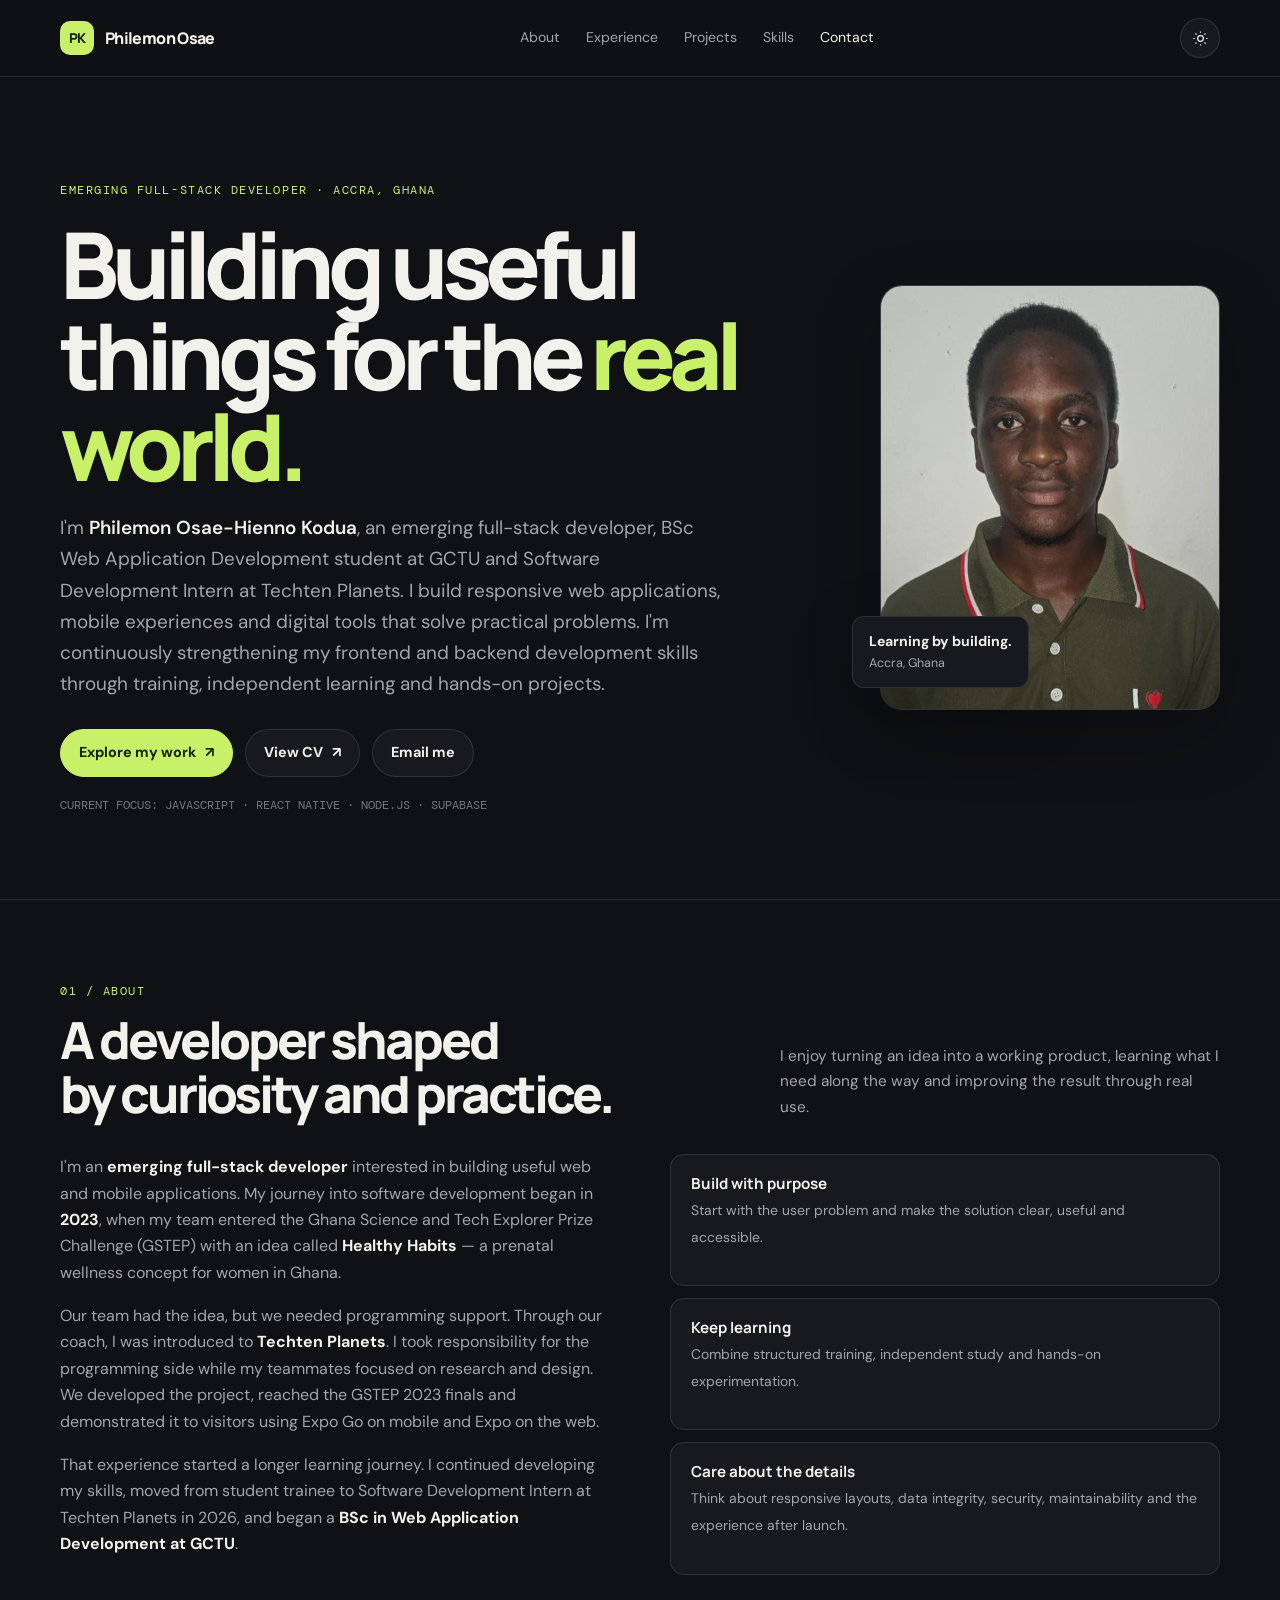
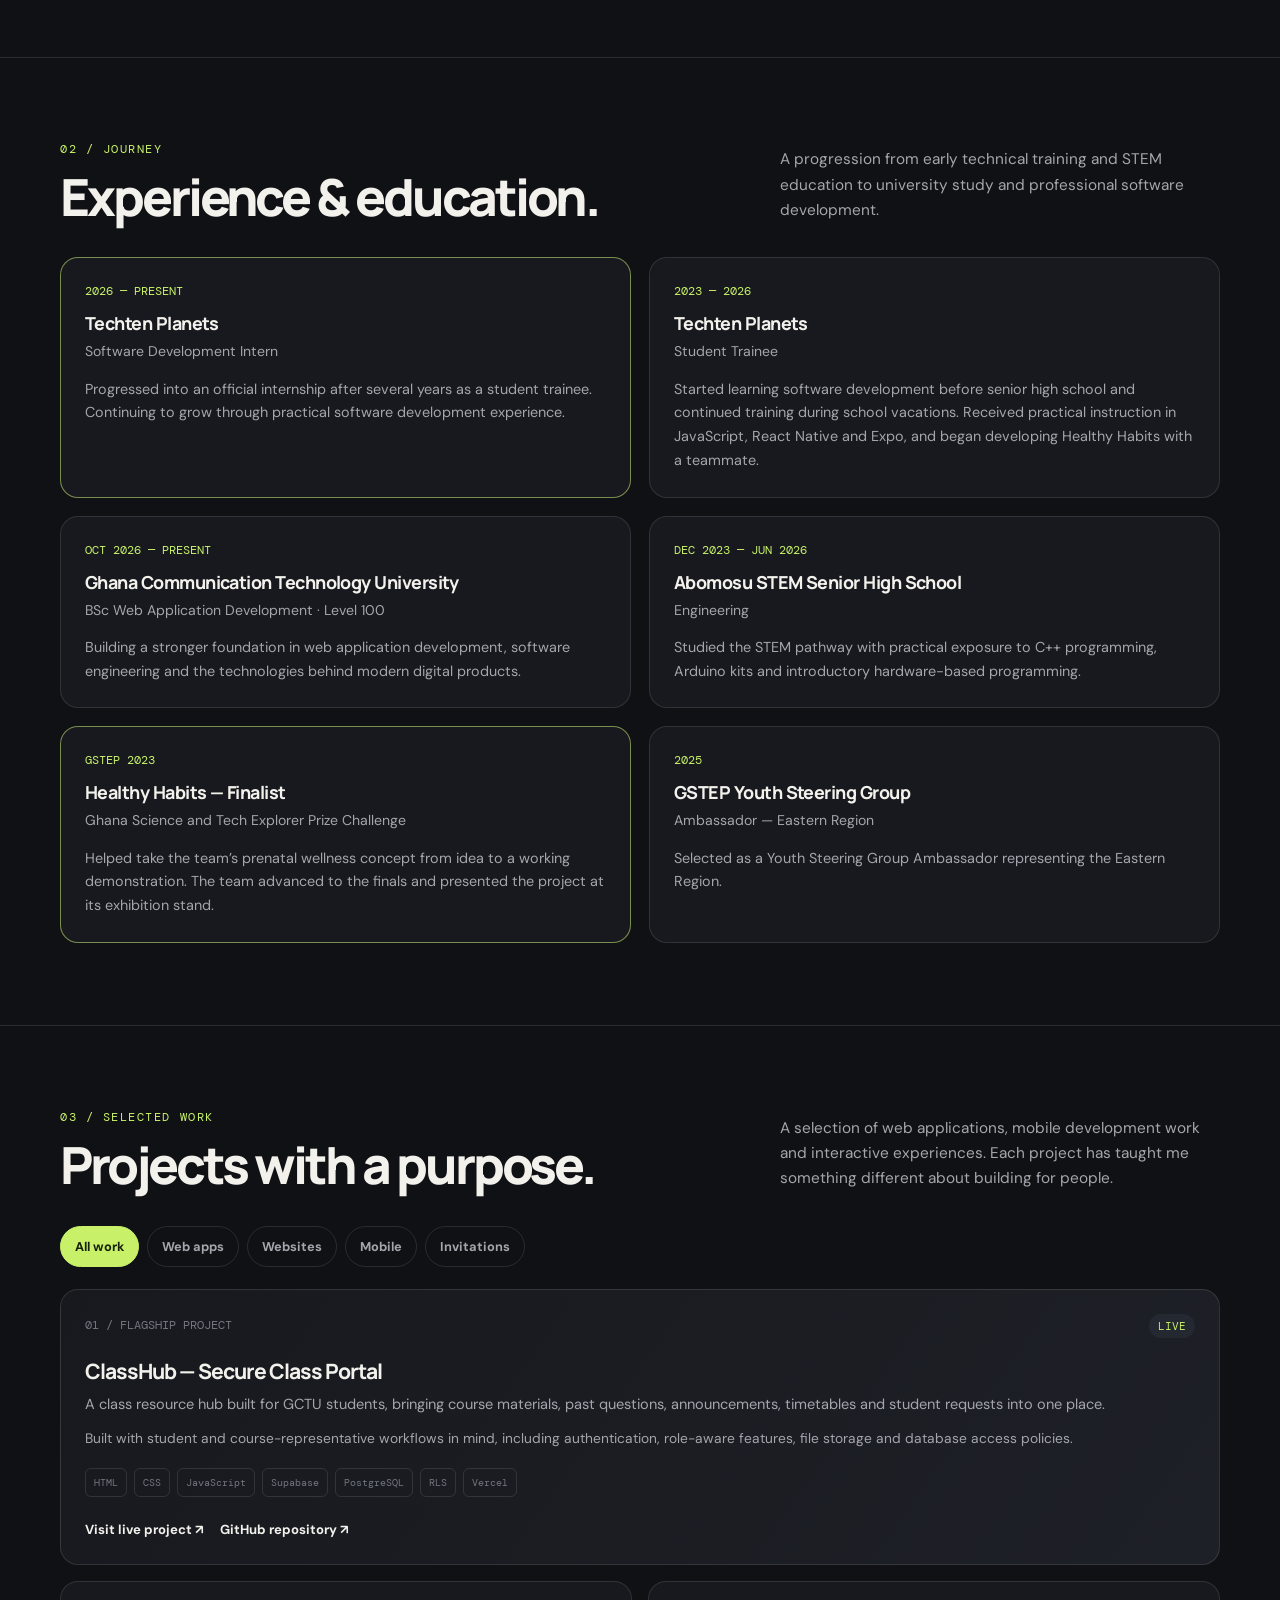
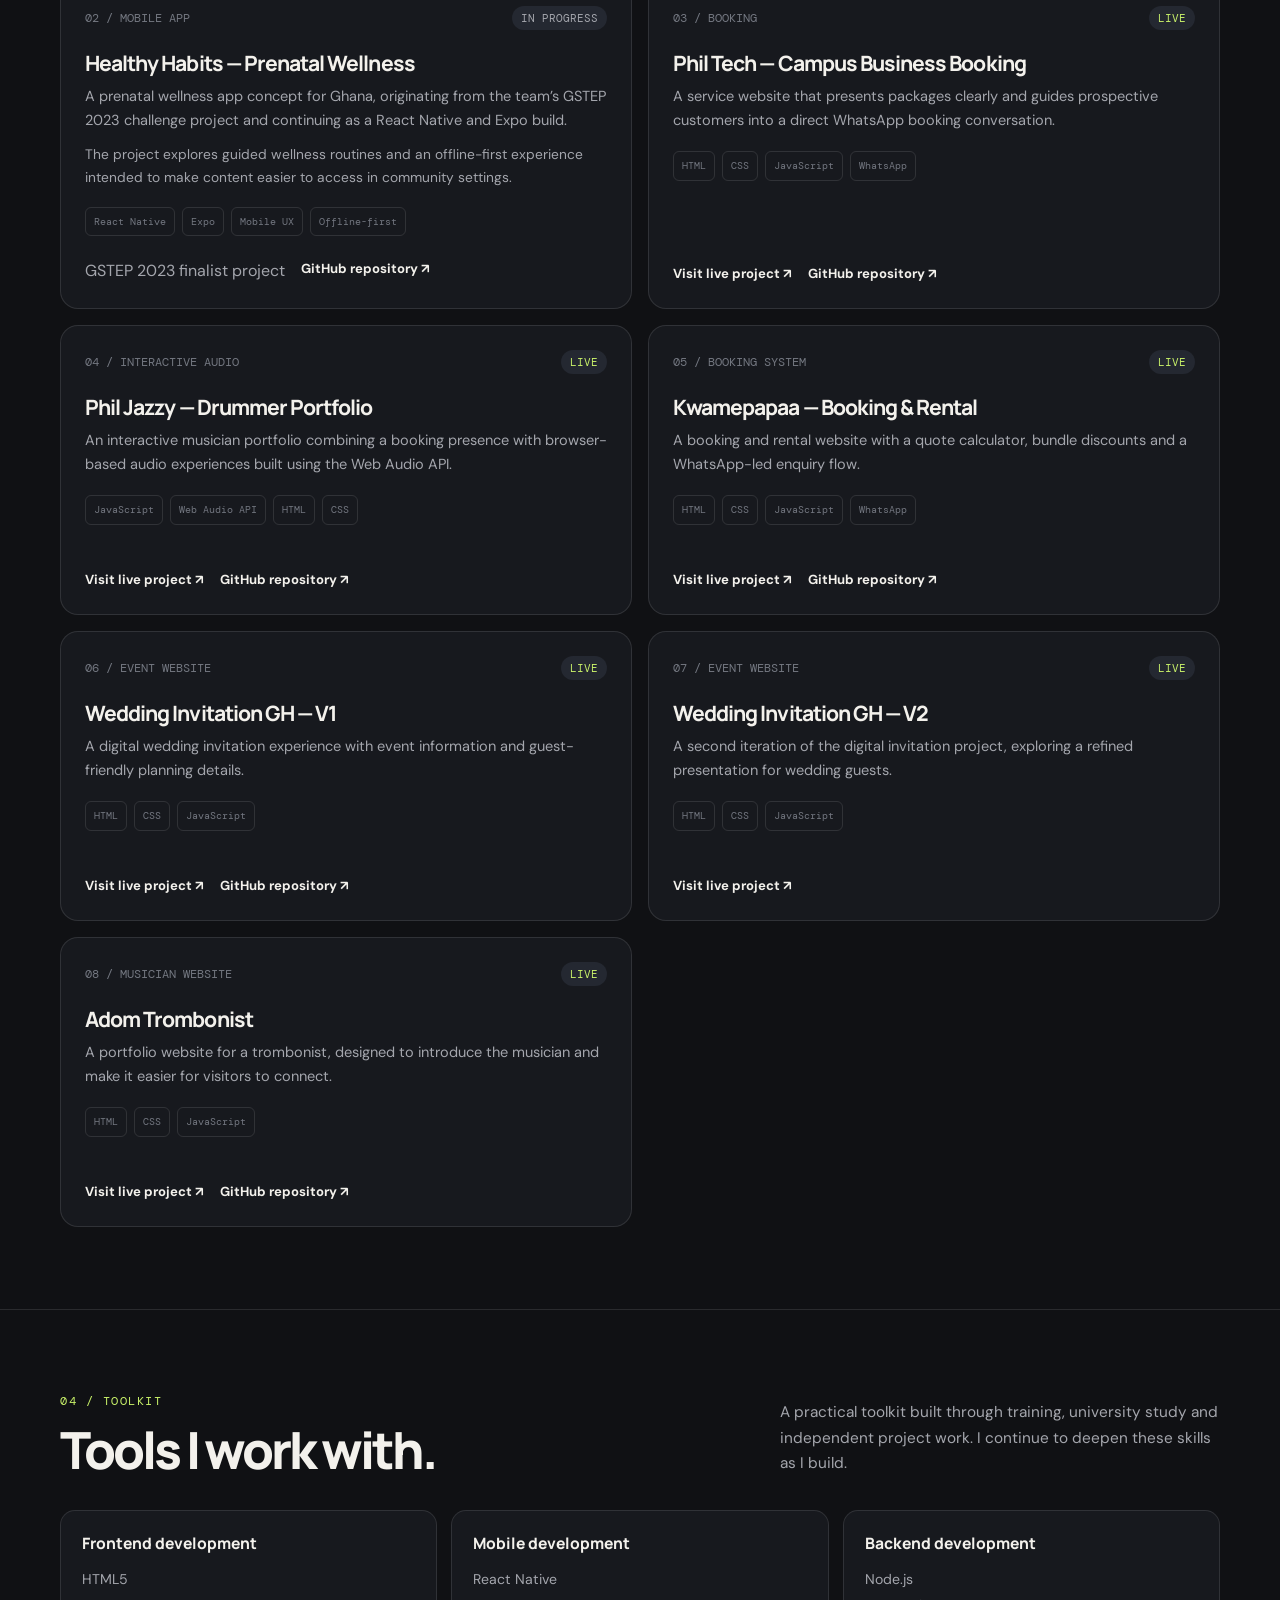
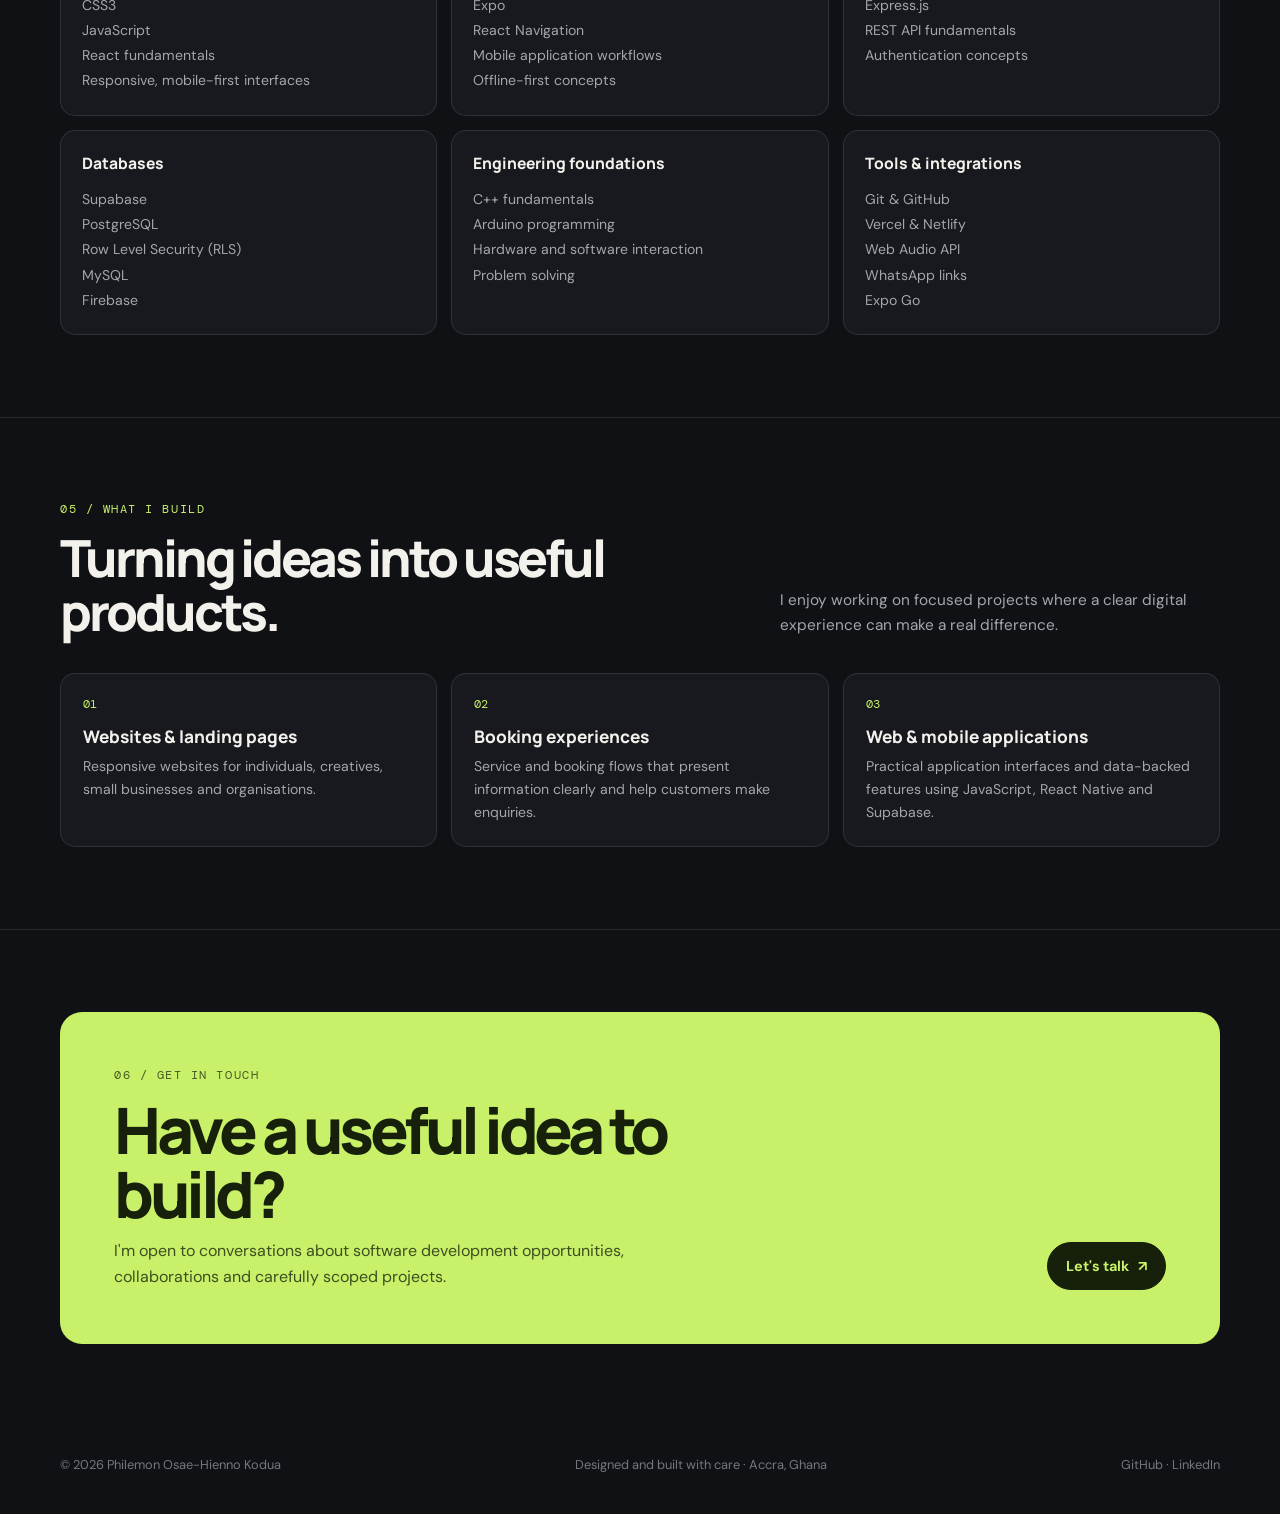
==== commit dbc2d60f: "Update index.html" ====
--- a/index.html
+++ b/index.html
@@ -1,13 +1,12 @@
-
 <!doctype html>
 <html lang="en" data-theme="dark">
 <head>
   <meta charset="utf-8">
   <meta name="viewport" content="width=device-width, initial-scale=1">
   <meta name="theme-color" content="#101114">
-  <meta name="description" content="Philemon Osae-Hienno Kodua is a Ghana-based software developer and Software Development Intern building web applications, mobile experiences and practical digital products.">
+  <meta name="description" content="Philemon Osae-Hienno Kodua is an emerging full-stack developer in Ghana, a GCTU student and Software Development Intern building web and mobile applications.">
   <meta name="author" content="Philemon Osae-Hienno Kodua">
-  <title>Philemon Osae-Hienno Kodua — Software Developer</title>
+  <title>Philemon Osae-Hienno Kodua — Emerging Full-Stack Developer</title>
 
   <link rel="preconnect" href="https://fonts.googleapis.com">
   <link rel="preconnect" href="https://fonts.gstatic.com" crossorigin>
@@ -147,9 +146,7 @@
     }
 
     .nav-links a:hover,
-    .nav-links a.active {
-      color: var(--text);
-    }
+    .nav-links a.active { color: var(--text); }
 
     .nav-actions {
       display: flex;
@@ -191,9 +188,7 @@
       border-top: 1px solid var(--line);
     }
 
-    .hero {
-      padding: 104px 0 86px;
-    }
+    .hero { padding: 104px 0 86px; }
 
     .hero-grid {
       display: grid;
@@ -777,12 +772,12 @@
     <section class="hero wrap">
       <div class="hero-grid">
         <div>
-          <div class="eyebrow">Software developer · Accra, Ghana</div>
+          <div class="eyebrow">Emerging Full-Stack Developer · Accra, Ghana</div>
 
           <h1>Building useful things for the <span>real world.</span></h1>
 
           <p class="hero-copy">
-            I'm <strong>Philemon Osae-Hienno Kodua</strong>, a BSc Web Application Development student at GCTU and a Software Development Intern at Techten Planets. I build responsive web applications, mobile experiences and digital tools that solve practical problems.
+            I'm <strong>Philemon Osae-Hienno Kodua</strong>, an emerging full-stack developer, BSc Web Application Development student at GCTU and Software Development Intern at Techten Planets. I build responsive web applications, mobile experiences and digital tools that solve practical problems. I'm continuously strengthening my frontend and backend development skills through training, independent learning and hands-on projects.
           </p>
 
           <div class="hero-actions">
@@ -828,7 +823,7 @@
         <div class="about-grid">
           <div class="about-copy">
             <p>
-              My journey into software development began in <strong>2023</strong>, when my team entered the Ghana Science and Tech Explorer Prize Challenge (GSTEP) with an idea called <strong>Healthy Habits</strong> — a prenatal wellness concept for women in Ghana.
+              I'm an <strong>emerging full-stack developer</strong> interested in building useful web and mobile applications. My journey into software development began in <strong>2023</strong>, when my team entered the Ghana Science and Tech Explorer Prize Challenge (GSTEP) with an idea called <strong>Healthy Habits</strong> — a prenatal wellness concept for women in Ghana.
             </p>
 
             <p>
@@ -1010,6 +1005,7 @@
 
             <div class="project-links">
               <span class="muted">GSTEP 2023 finalist project</span>
+              <a href="https://github.com/Philemon-Osae/healthyHabits" target="_blank" rel="noopener noreferrer">GitHub repository ↗</a>
             </div>
           </article>
 
@@ -1034,6 +1030,7 @@
 
             <div class="project-links">
               <a href="https://phil-tech-two.vercel.app" target="_blank" rel="noopener noreferrer">Visit live project ↗</a>
+              <a href="https://github.com/Philemon-Osae/phil-tech" target="_blank" rel="noopener noreferrer">GitHub repository ↗</a>
             </div>
           </article>
 
@@ -1058,6 +1055,7 @@
 
             <div class="project-links">
               <a href="https://phil-jazzy.netlify.app" target="_blank" rel="noopener noreferrer">Visit live project ↗</a>
+              <a href="https://github.com/Philemon-Osae/Phil-Jazzy" target="_blank" rel="noopener noreferrer">GitHub repository ↗</a>
             </div>
           </article>
 
@@ -1082,6 +1080,7 @@
 
             <div class="project-links">
               <a href="https://kwamepapaa.netlify.app" target="_blank" rel="noopener noreferrer">Visit live project ↗</a>
+              <a href="https://github.com/Philemon-Osae/Kwamepapa-s-site" target="_blank" rel="noopener noreferrer">GitHub repository ↗</a>
             </div>
           </article>
 
@@ -1105,6 +1104,7 @@
 
             <div class="project-links">
               <a href="https://weddinginvitation-gh.netlify.app" target="_blank" rel="noopener noreferrer">Visit live project ↗</a>
+              <a href="https://github.com/Philemon-Osae/wed" target="_blank" rel="noopener noreferrer">GitHub repository ↗</a>
             </div>
           </article>
 
@@ -1151,6 +1151,7 @@
 
             <div class="project-links">
               <a href="https://adom-the-trombonist-gh.netlify.app" target="_blank" rel="noopener noreferrer">Visit live project ↗</a>
+              <a href="https://github.com/Philemon-Osae/Adom-s-site" target="_blank" rel="noopener noreferrer">GitHub repository ↗</a>
             </div>
           </article>
         </div>
@@ -1403,4 +1404,4 @@
     })();
   </script>
 </body>
-</html>
+</html>
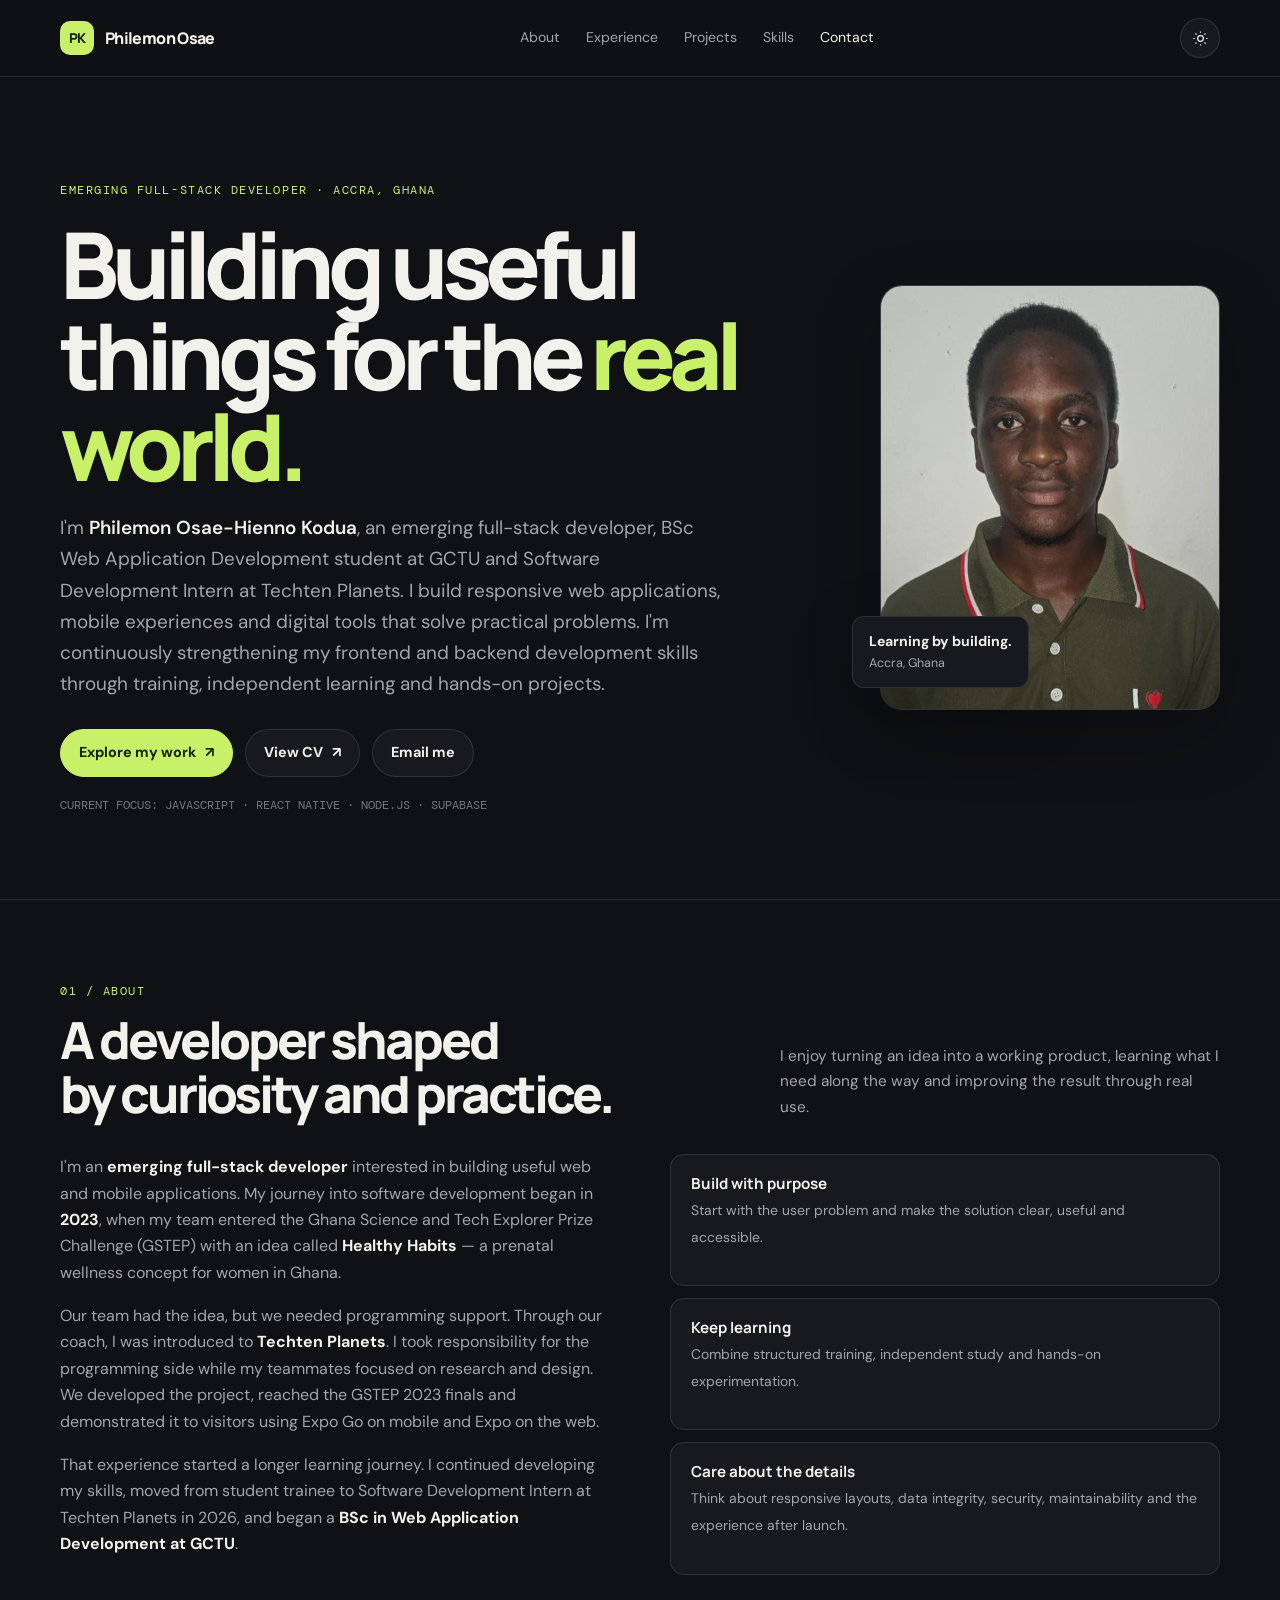
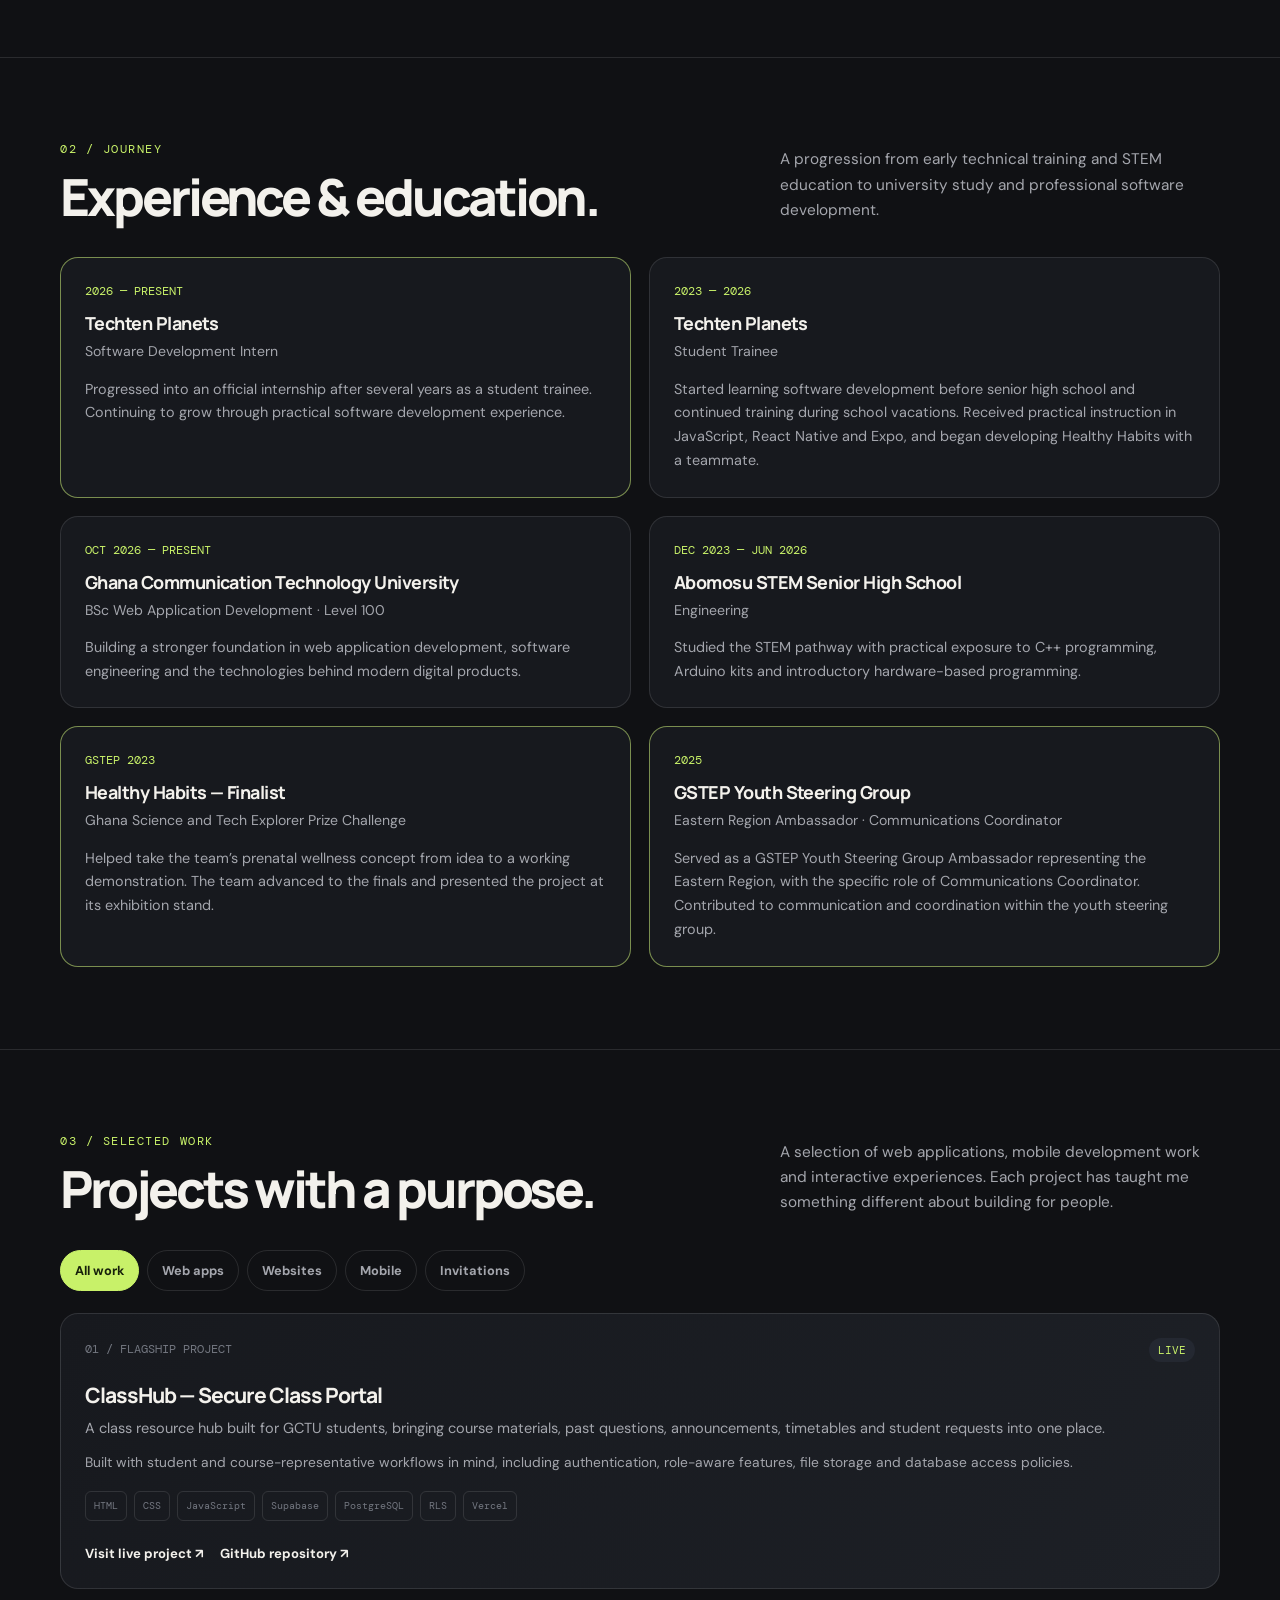
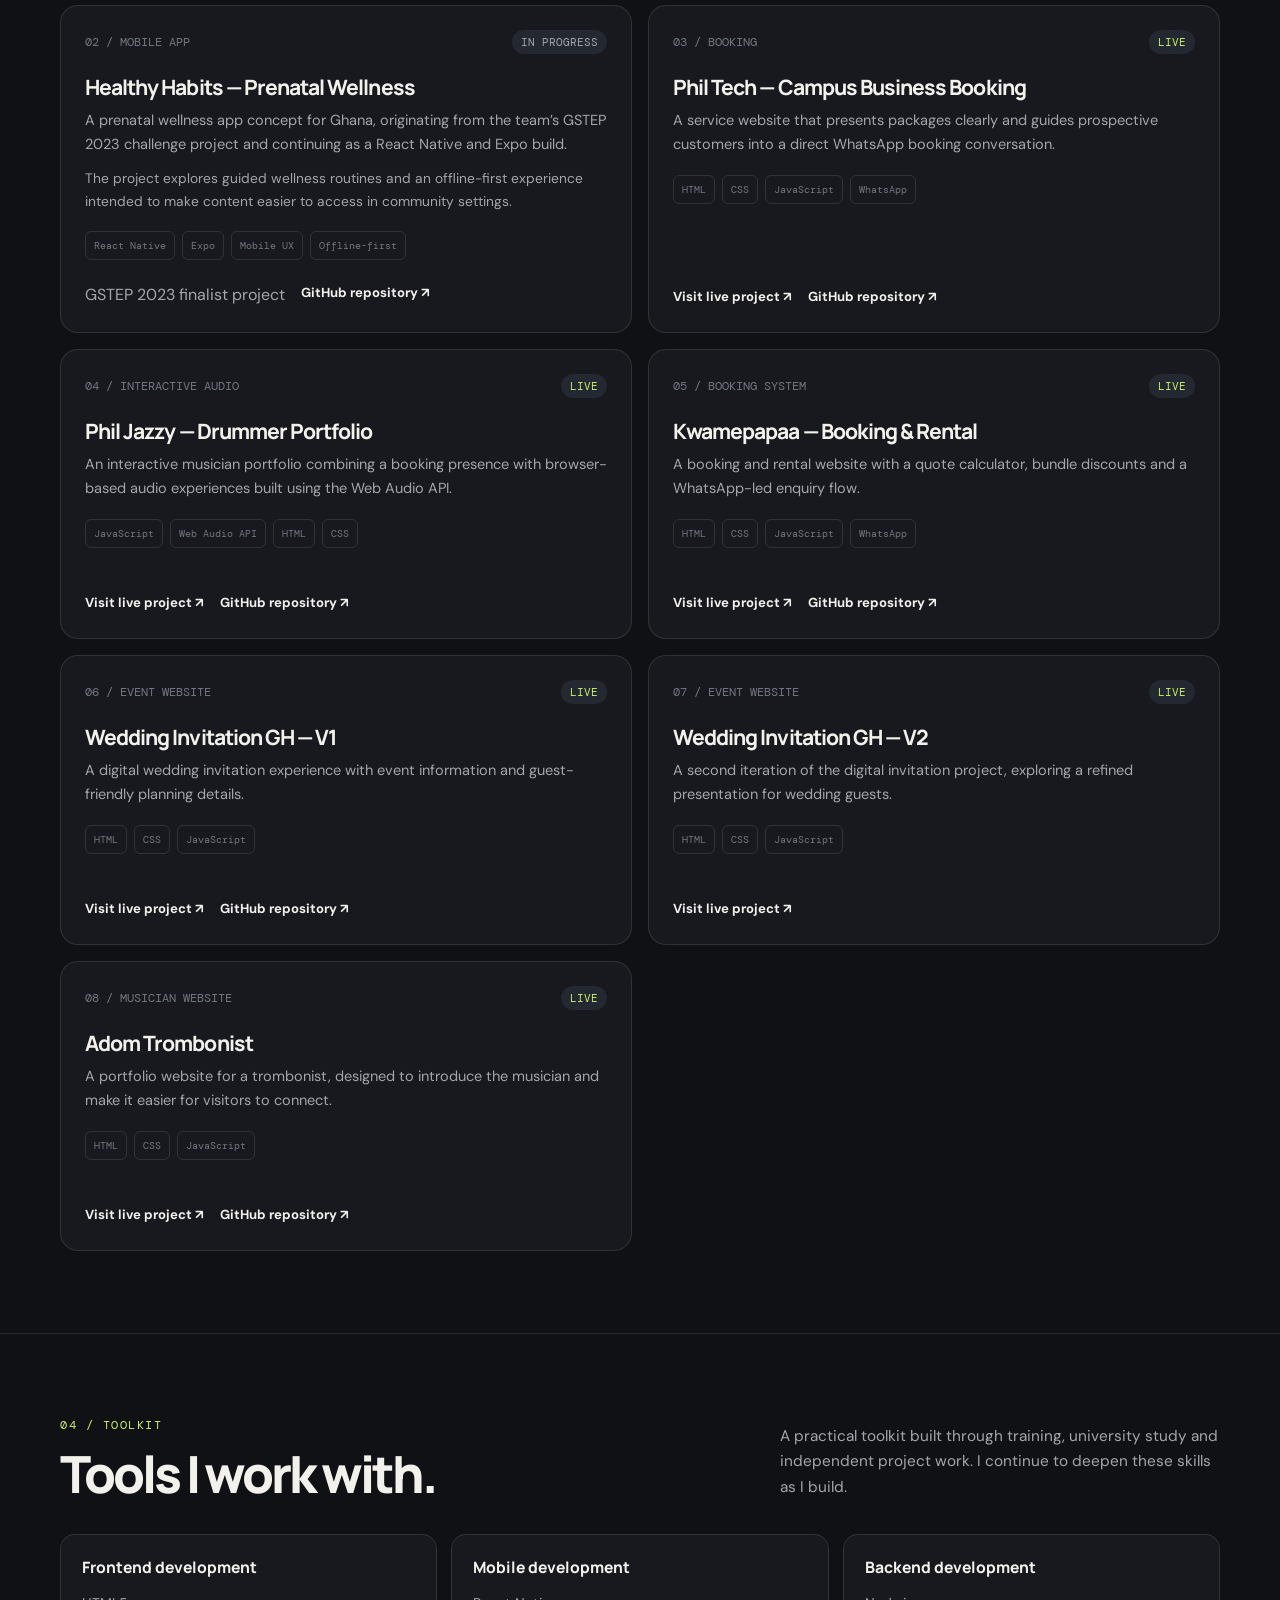
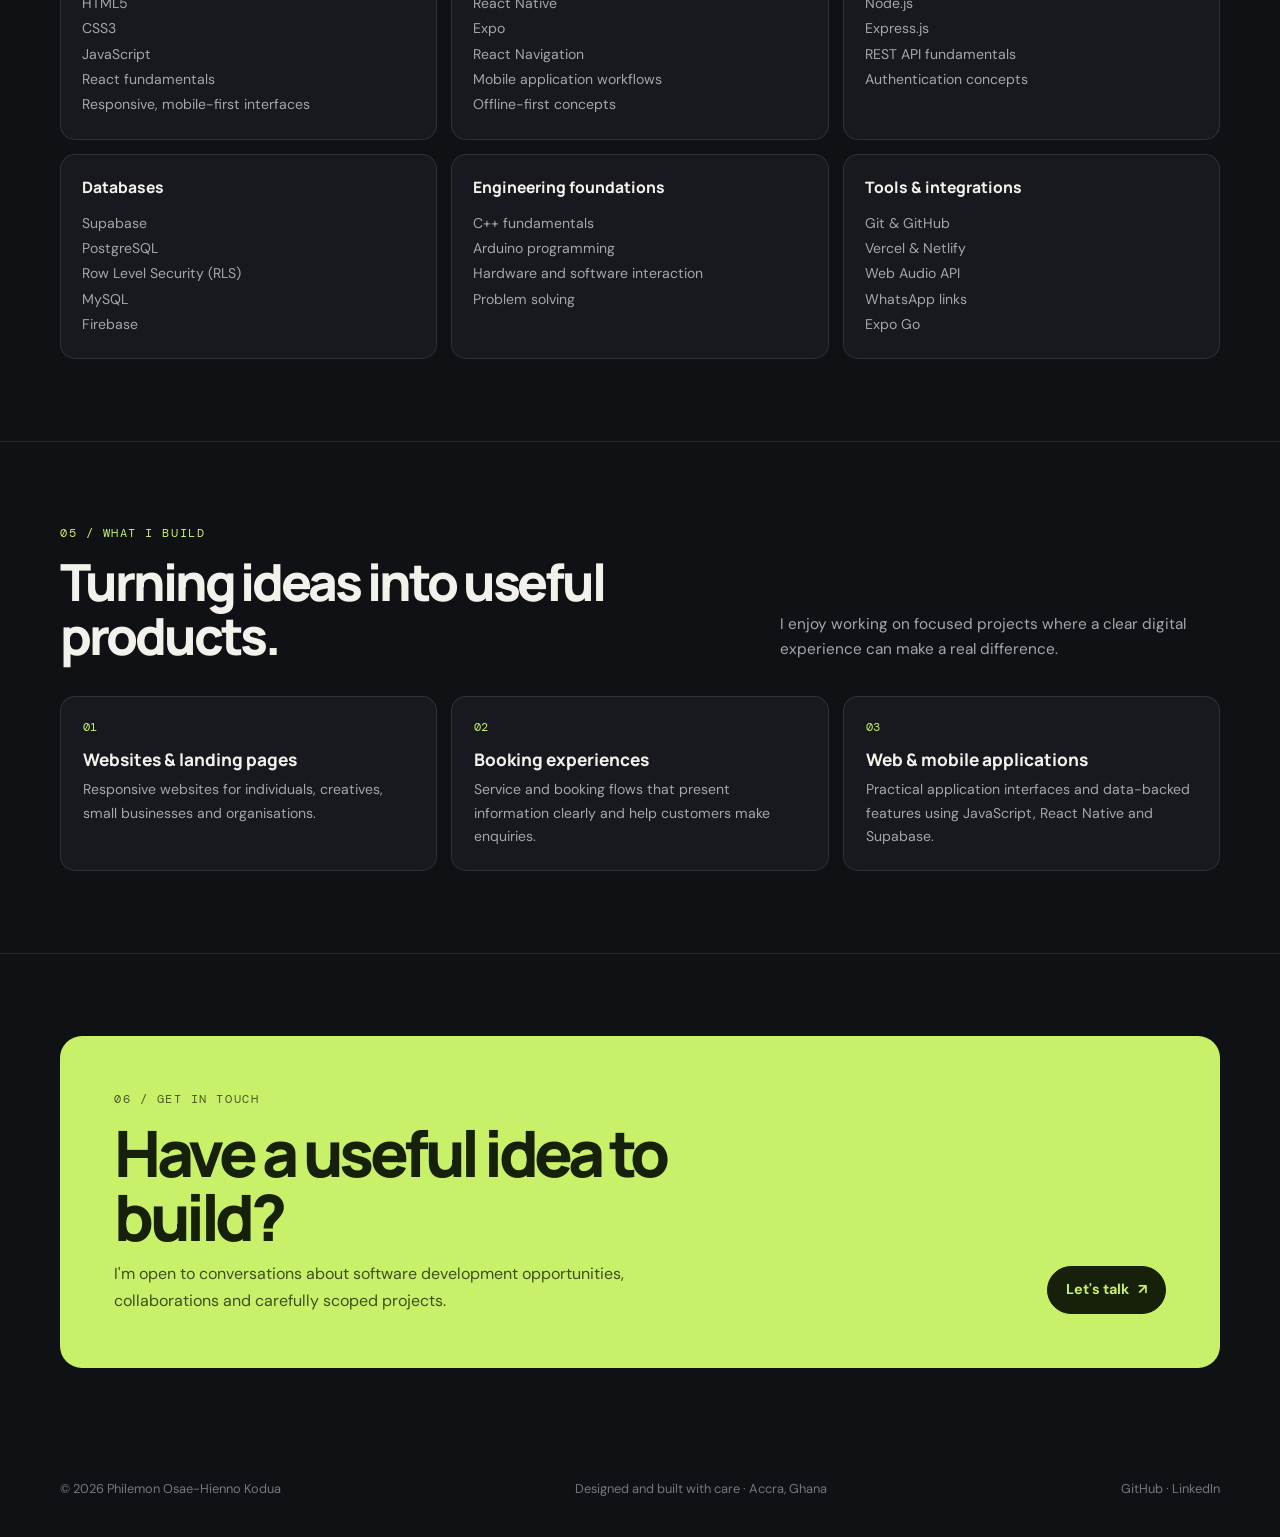
==== commit 72c71417: "Update index.html" ====
--- a/index.html
+++ b/index.html
@@ -1,3 +1,4 @@
+
 <!doctype html>
 <html lang="en" data-theme="dark">
 <head>
@@ -914,12 +915,14 @@
             </p>
           </article>
 
-          <article class="journey-card">
+          <article class="journey-card highlight-card">
             <div class="meta">2025</div>
             <h3>GSTEP Youth Steering Group</h3>
-            <div class="role">Ambassador — Eastern Region</div>
-            <p>
-              Selected as a Youth Steering Group Ambassador representing the Eastern Region.
+            <div class="role">
+              Eastern Region Ambassador · Communications Coordinator
+            </div>
+            <p>
+              Served as a GSTEP Youth Steering Group Ambassador representing the Eastern Region, with the specific role of Communications Coordinator. Contributed to communication and coordination within the youth steering group.
             </p>
           </article>
         </div>
@@ -1404,4 +1407,4 @@
     })();
   </script>
 </body>
-</html>+</html>
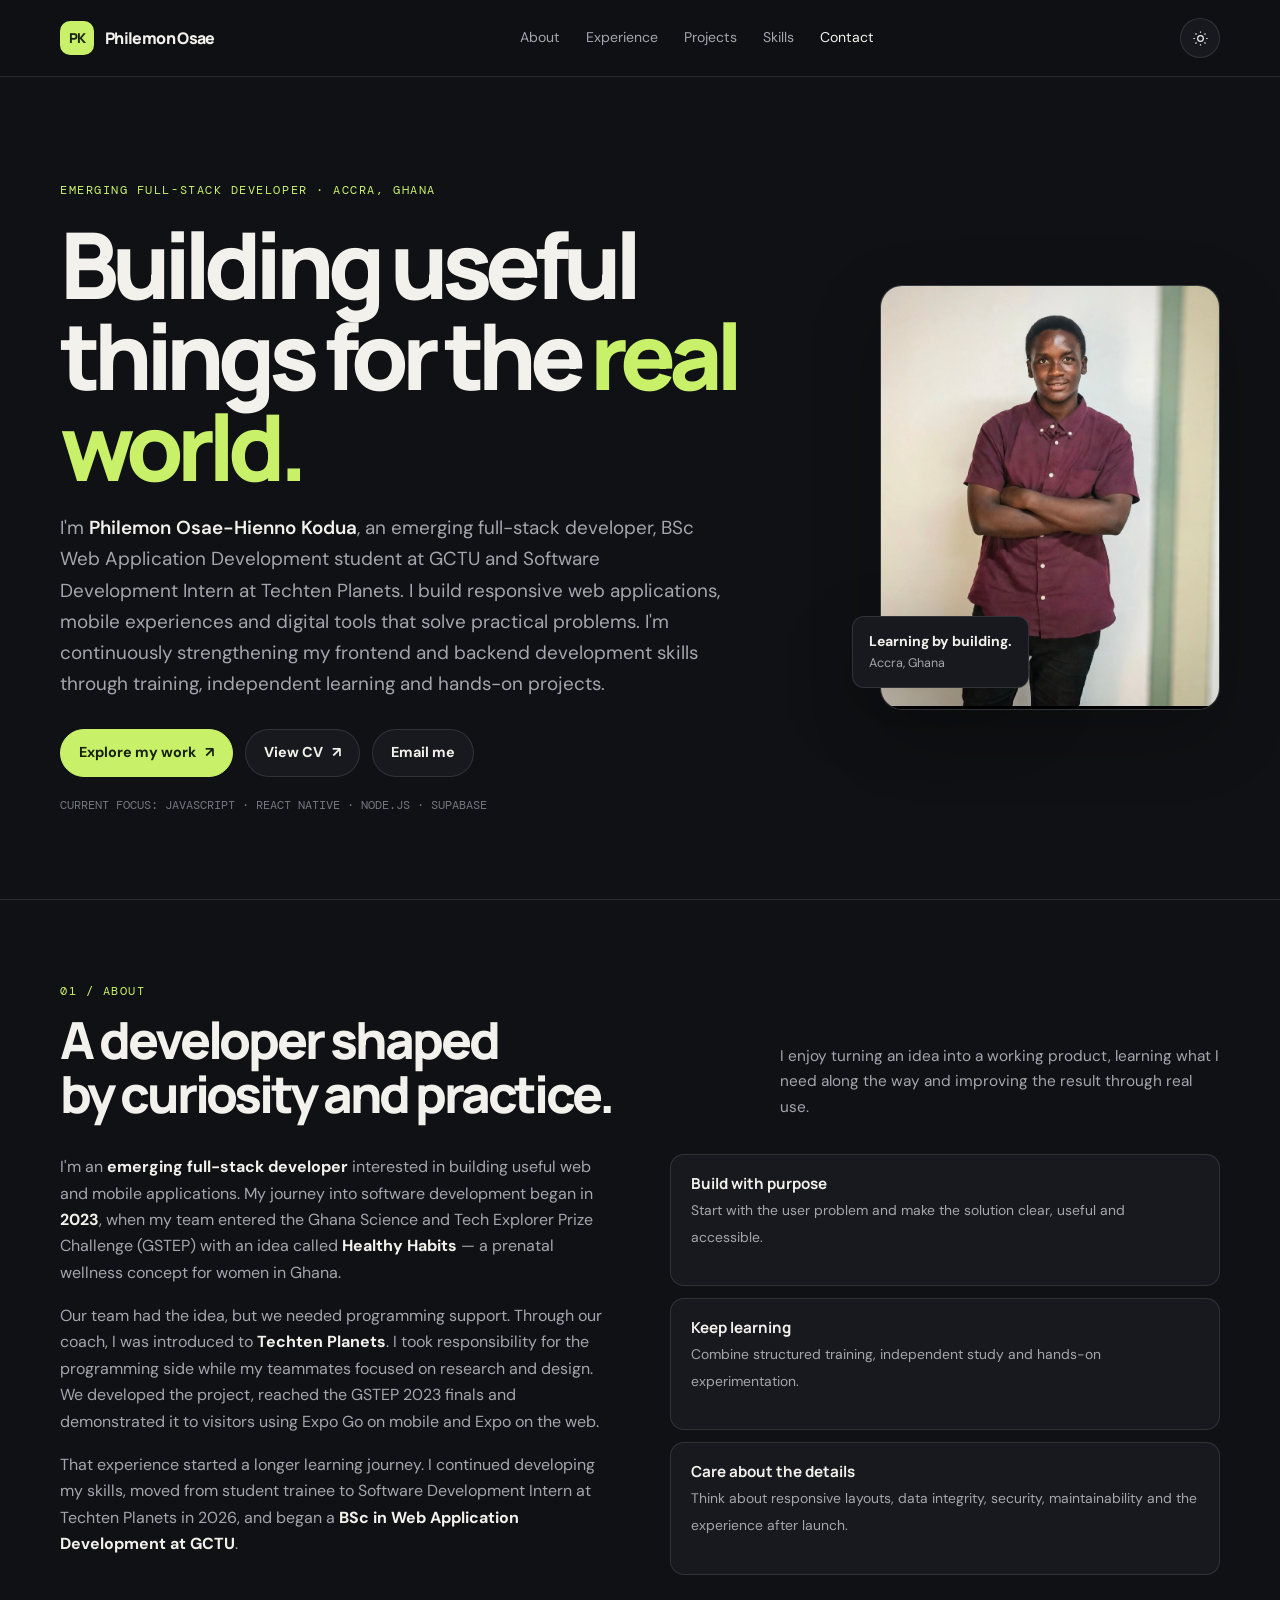
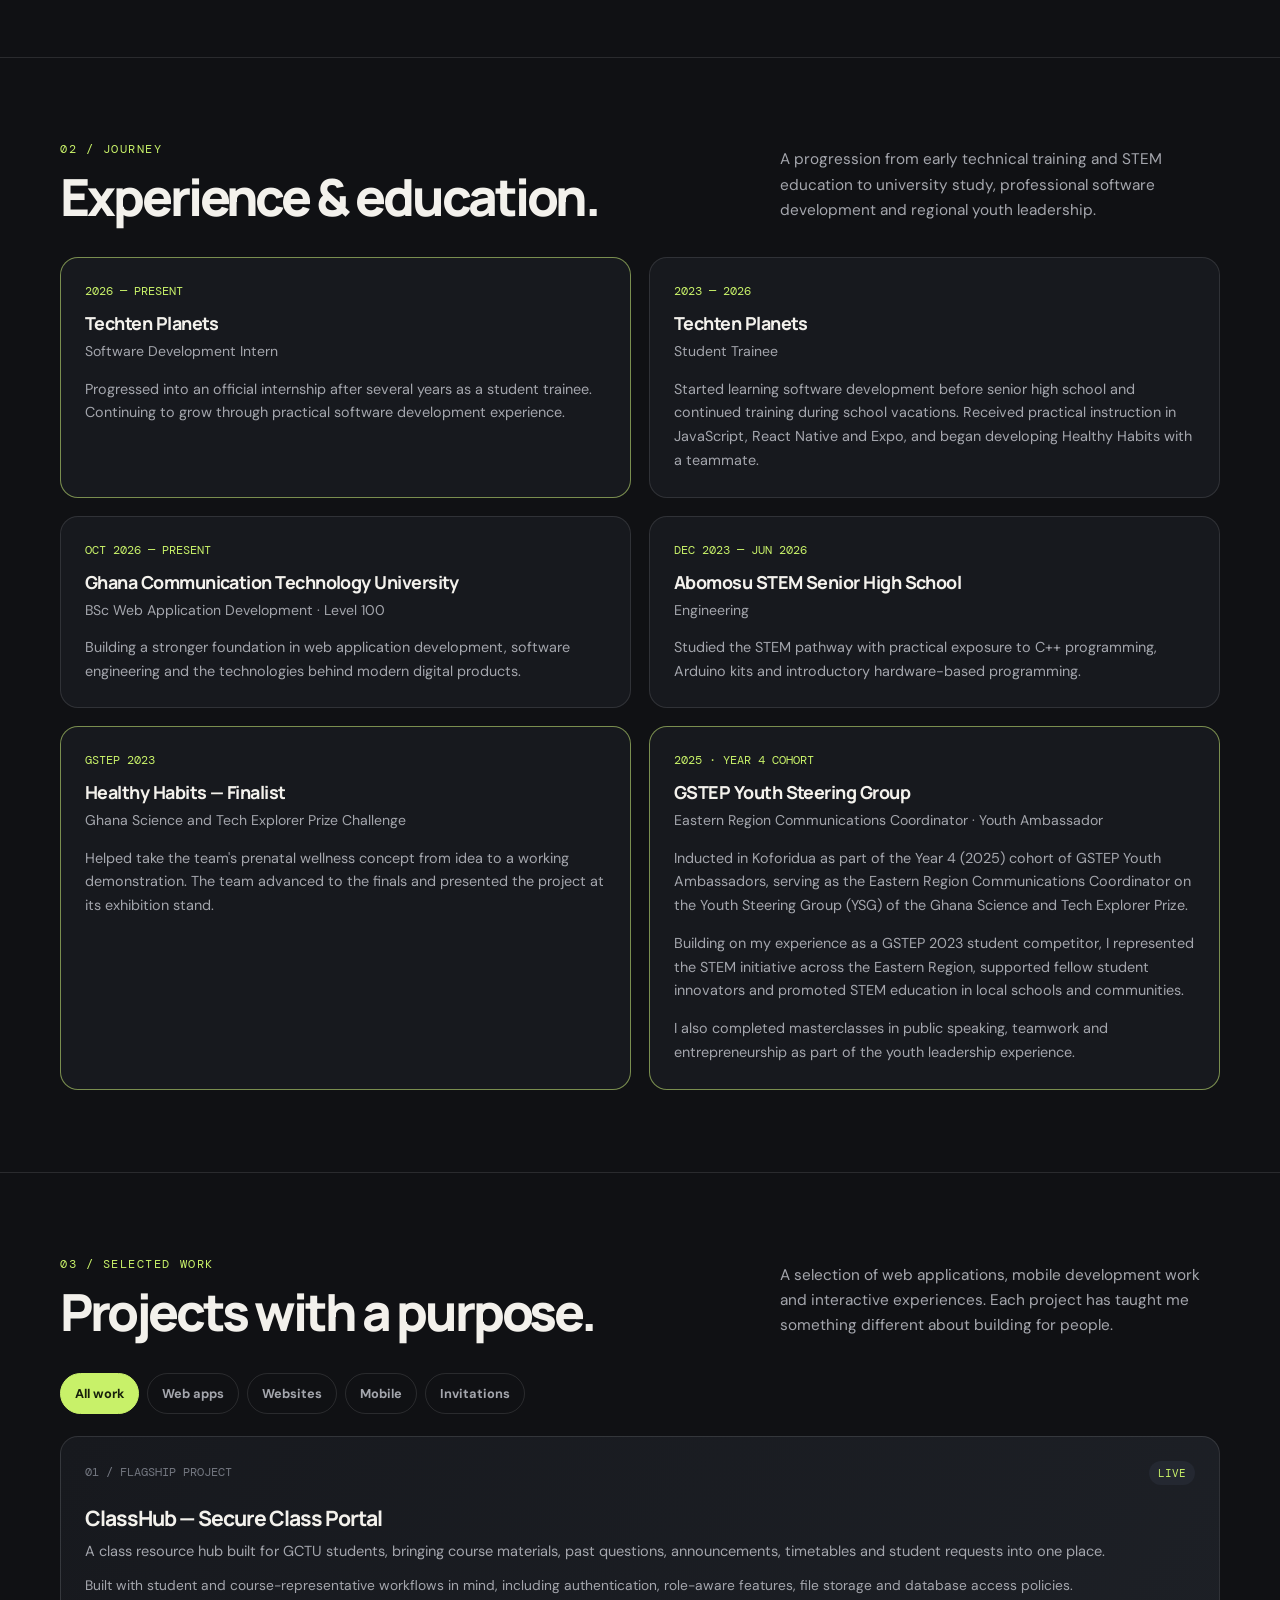
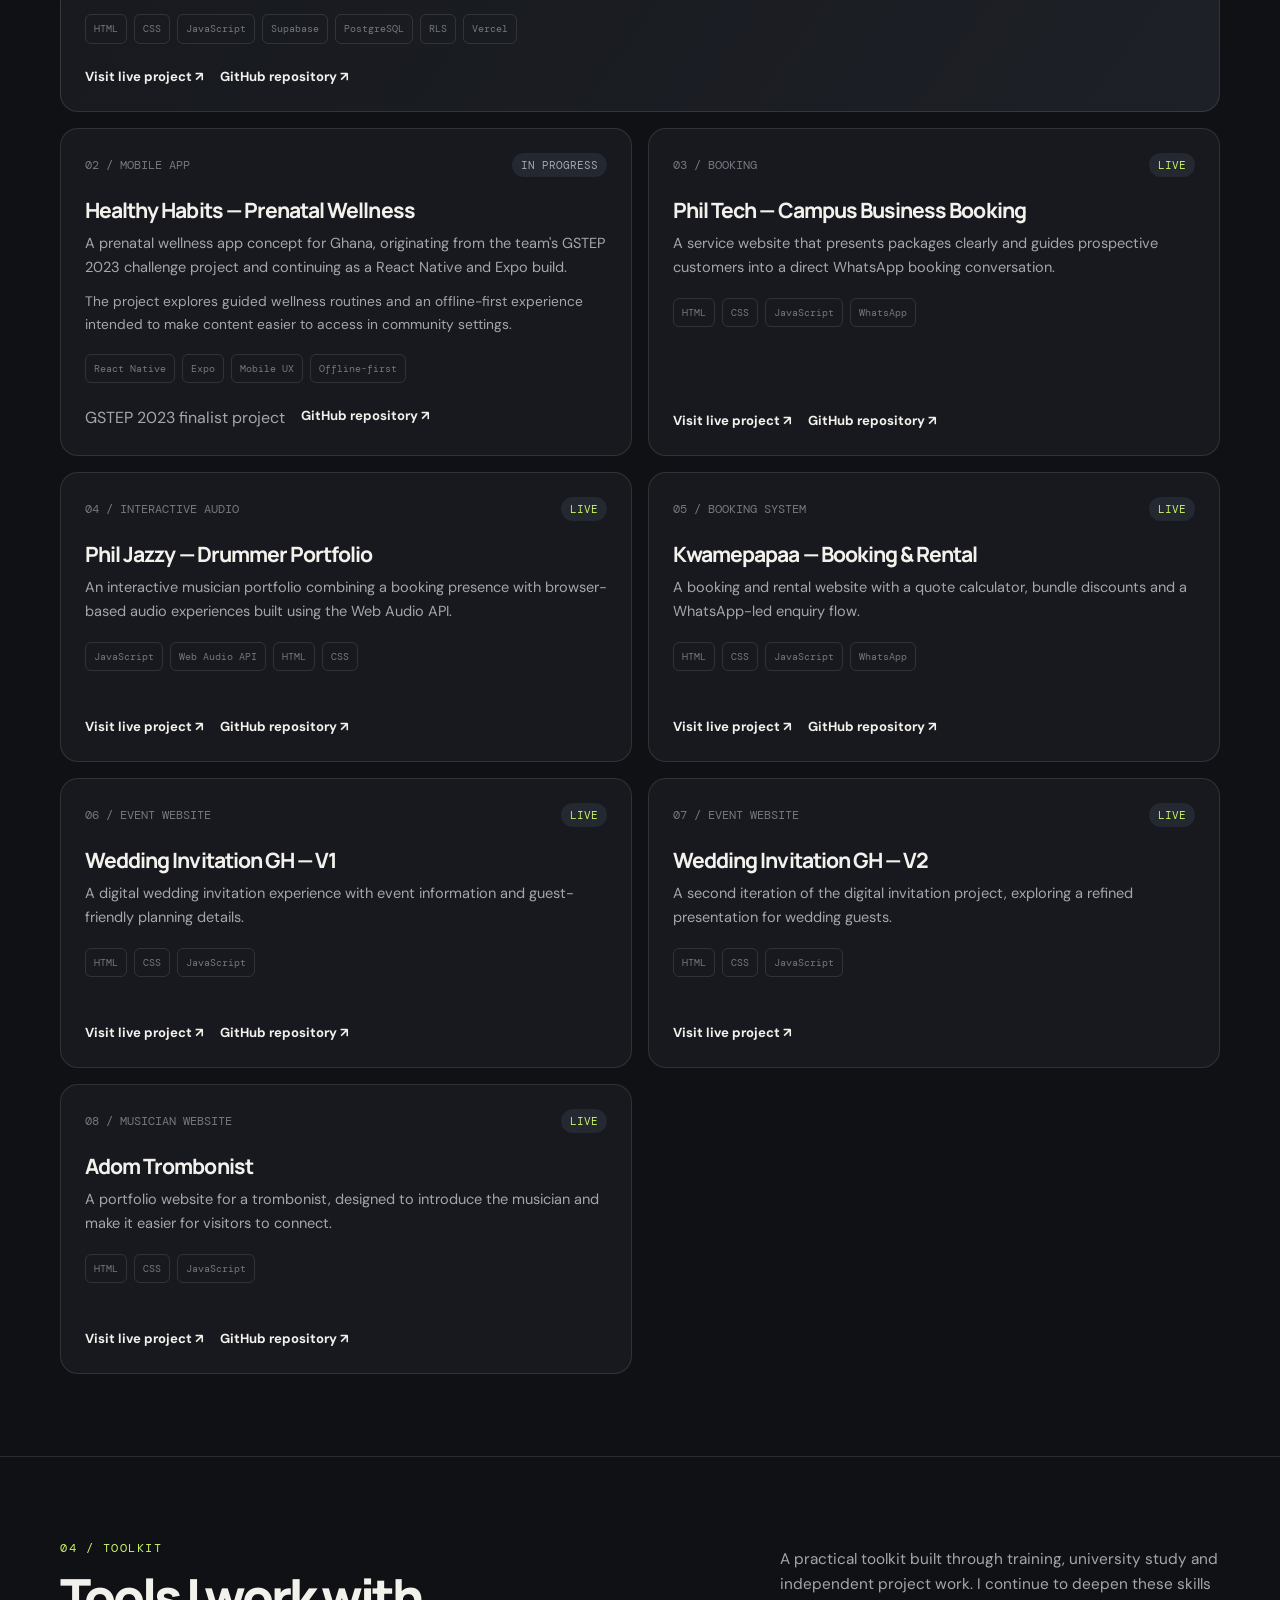
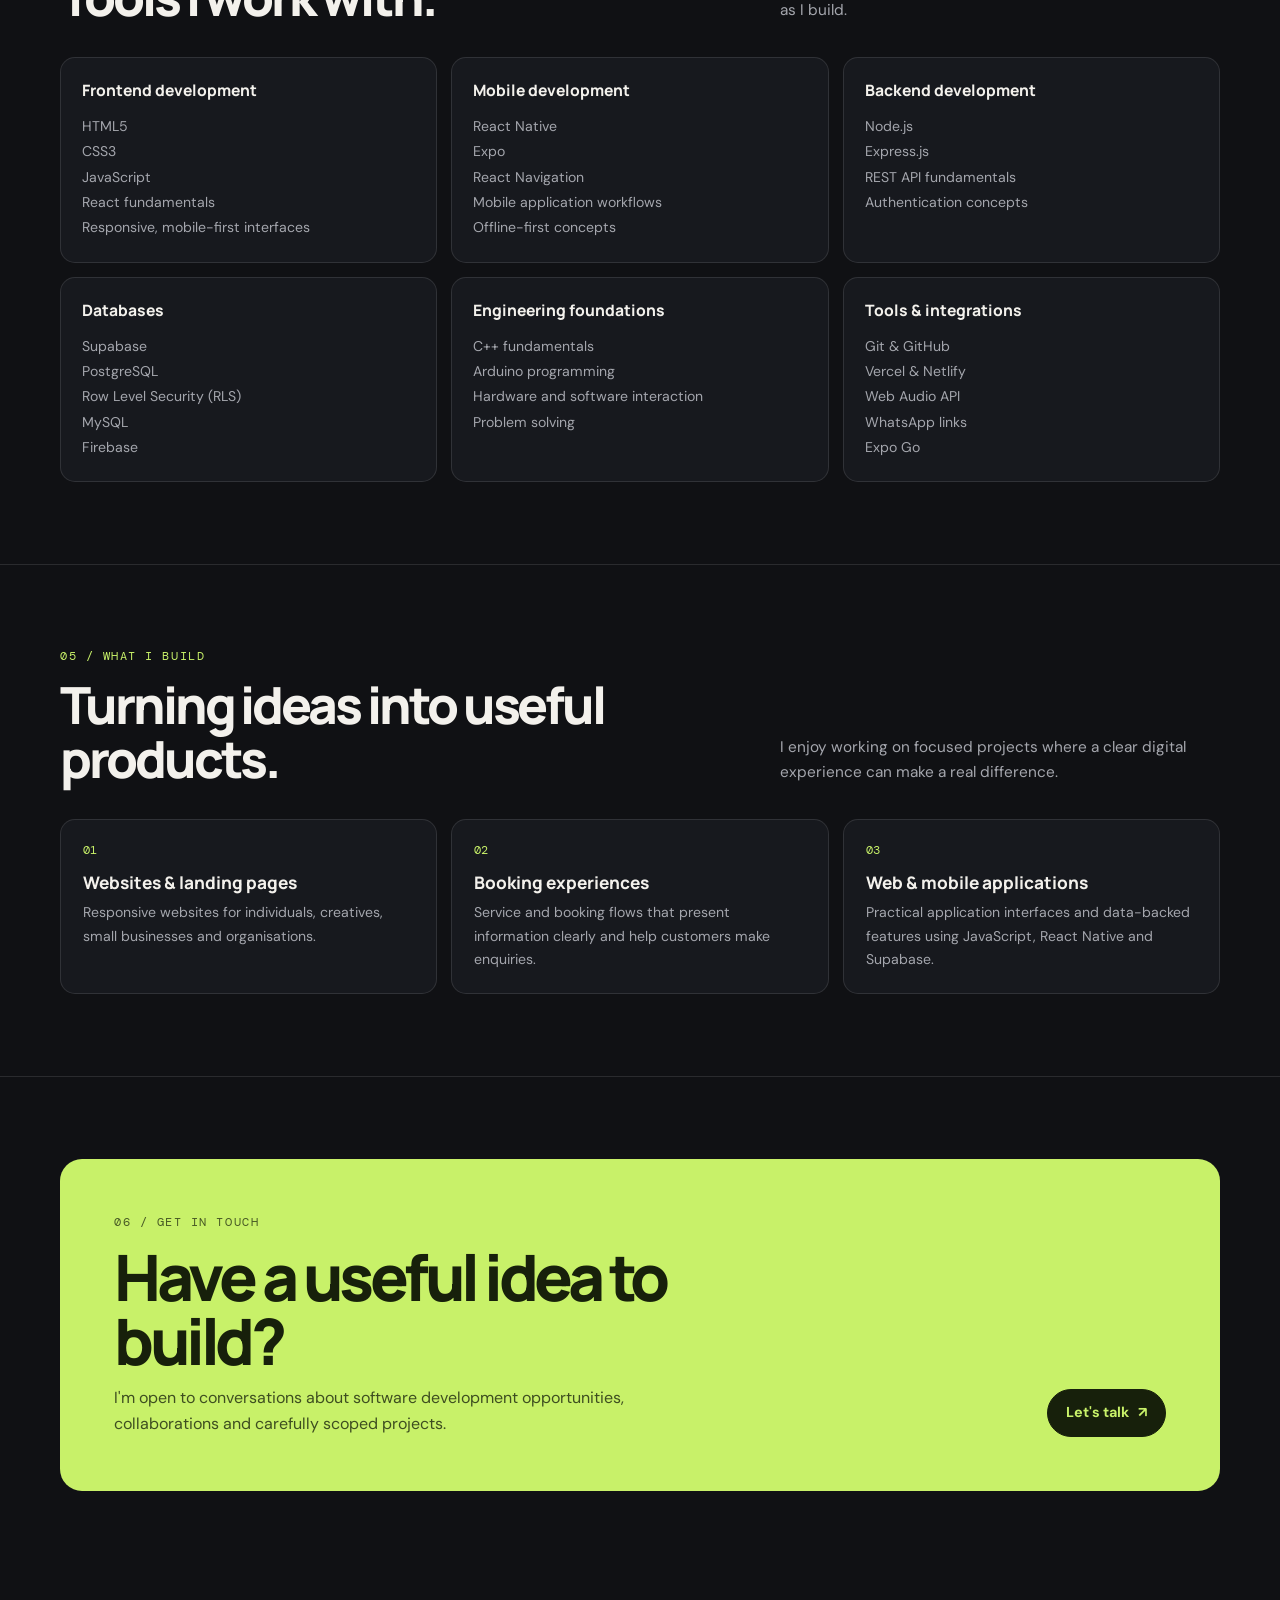
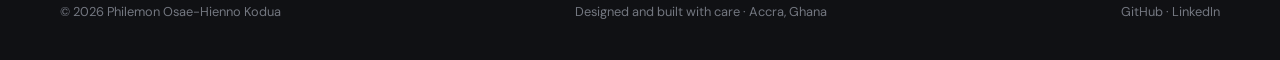
==== commit 11eab0c0: "added my experience as a ysg member" ====
--- a/index.html
+++ b/index.html
@@ -5,13 +5,48 @@
   <meta charset="utf-8">
   <meta name="viewport" content="width=device-width, initial-scale=1">
   <meta name="theme-color" content="#101114">
-  <meta name="description" content="Philemon Osae-Hienno Kodua is an emerging full-stack developer in Ghana, a GCTU student and Software Development Intern building web and mobile applications.">
+  <meta name="description" content="Philemon Osae-Hienno Kodua is an emerging full-stack developer in Ghana, a GCTU student, Software Development Intern and GSTEP Youth Steering Group Communications Coordinator.">
   <meta name="author" content="Philemon Osae-Hienno Kodua">
   <title>Philemon Osae-Hienno Kodua — Emerging Full-Stack Developer</title>
+
+  <link rel="canonical" href="https://philemon-portfolio-ten.vercel.app/">
 
   <link rel="preconnect" href="https://fonts.googleapis.com">
   <link rel="preconnect" href="https://fonts.gstatic.com" crossorigin>
   <link href="https://fonts.googleapis.com/css2?family=DM+Mono:wght@400;500&family=DM+Sans:wght@400;500;600;700&family=Manrope:wght@400;500;600;700;800&display=swap" rel="stylesheet">
+
+  <script type="application/ld+json">
+  {
+    "@context": "https://schema.org",
+    "@type": "Person",
+    "name": "Philemon Osae-Hienno Kodua",
+    "url": "https://philemon-portfolio-ten.vercel.app/",
+    "image": "https://philemon-portfolio-ten.vercel.app/profile.jpg",
+    "jobTitle": "Emerging Full-Stack Developer",
+    "description": "Emerging full-stack developer, GCTU Web Application Development student, Software Development Intern and GSTEP Youth Steering Group Communications Coordinator.",
+    "address": {
+      "@type": "PostalAddress",
+      "addressLocality": "Accra",
+      "addressCountry": "GH"
+    },
+    "email": "philemonosae1@gmail.com",
+    "sameAs": [
+      "https://github.com/Philemon-Osae",
+      "https://www.linkedin.com/in/philemon-osae-hienno-kodua-650492304"
+    ],
+    "alumniOf": [
+      {
+        "@type": "EducationalOrganization",
+        "name": "Abomosu STEM Senior High School"
+      }
+    ],
+    "memberOf": {
+      "@type": "Organization",
+      "name": "GSTEP Youth Steering Group",
+      "description": "Ghana Science and Tech Explorer Prize Youth Steering Group"
+    }
+  }
+  </script>
 
   <script>
     try {
@@ -865,7 +900,7 @@
           </div>
 
           <p class="section-intro">
-            A progression from early technical training and STEM education to university study and professional software development.
+            A progression from early technical training and STEM education to university study, professional software development and regional youth leadership.
           </p>
         </div>
 
@@ -911,18 +946,24 @@
             <h3>Healthy Habits — Finalist</h3>
             <div class="role">Ghana Science and Tech Explorer Prize Challenge</div>
             <p>
-              Helped take the team’s prenatal wellness concept from idea to a working demonstration. The team advanced to the finals and presented the project at its exhibition stand.
+              Helped take the team's prenatal wellness concept from idea to a working demonstration. The team advanced to the finals and presented the project at its exhibition stand.
             </p>
           </article>
 
           <article class="journey-card highlight-card">
-            <div class="meta">2025</div>
+            <div class="meta">2025 · YEAR 4 COHORT</div>
             <h3>GSTEP Youth Steering Group</h3>
             <div class="role">
-              Eastern Region Ambassador · Communications Coordinator
-            </div>
-            <p>
-              Served as a GSTEP Youth Steering Group Ambassador representing the Eastern Region, with the specific role of Communications Coordinator. Contributed to communication and coordination within the youth steering group.
+              Eastern Region Communications Coordinator · Youth Ambassador
+            </div>
+            <p>
+              Inducted in Koforidua as part of the Year 4 (2025) cohort of GSTEP Youth Ambassadors, serving as the Eastern Region Communications Coordinator on the Youth Steering Group (YSG) of the Ghana Science and Tech Explorer Prize.
+            </p>
+            <p>
+              Building on my experience as a GSTEP 2023 student competitor, I represented the STEM initiative across the Eastern Region, supported fellow student innovators and promoted STEM education in local schools and communities.
+            </p>
+            <p>
+              I also completed masterclasses in public speaking, teamwork and entrepreneurship as part of the youth leadership experience.
             </p>
           </article>
         </div>
@@ -992,7 +1033,7 @@
             <h3>Healthy Habits — Prenatal Wellness</h3>
 
             <p>
-              A prenatal wellness app concept for Ghana, originating from the team’s GSTEP 2023 challenge project and continuing as a React Native and Expo build.
+              A prenatal wellness app concept for Ghana, originating from the team's GSTEP 2023 challenge project and continuing as a React Native and Expo build.
             </p>
 
             <p class="detail">
